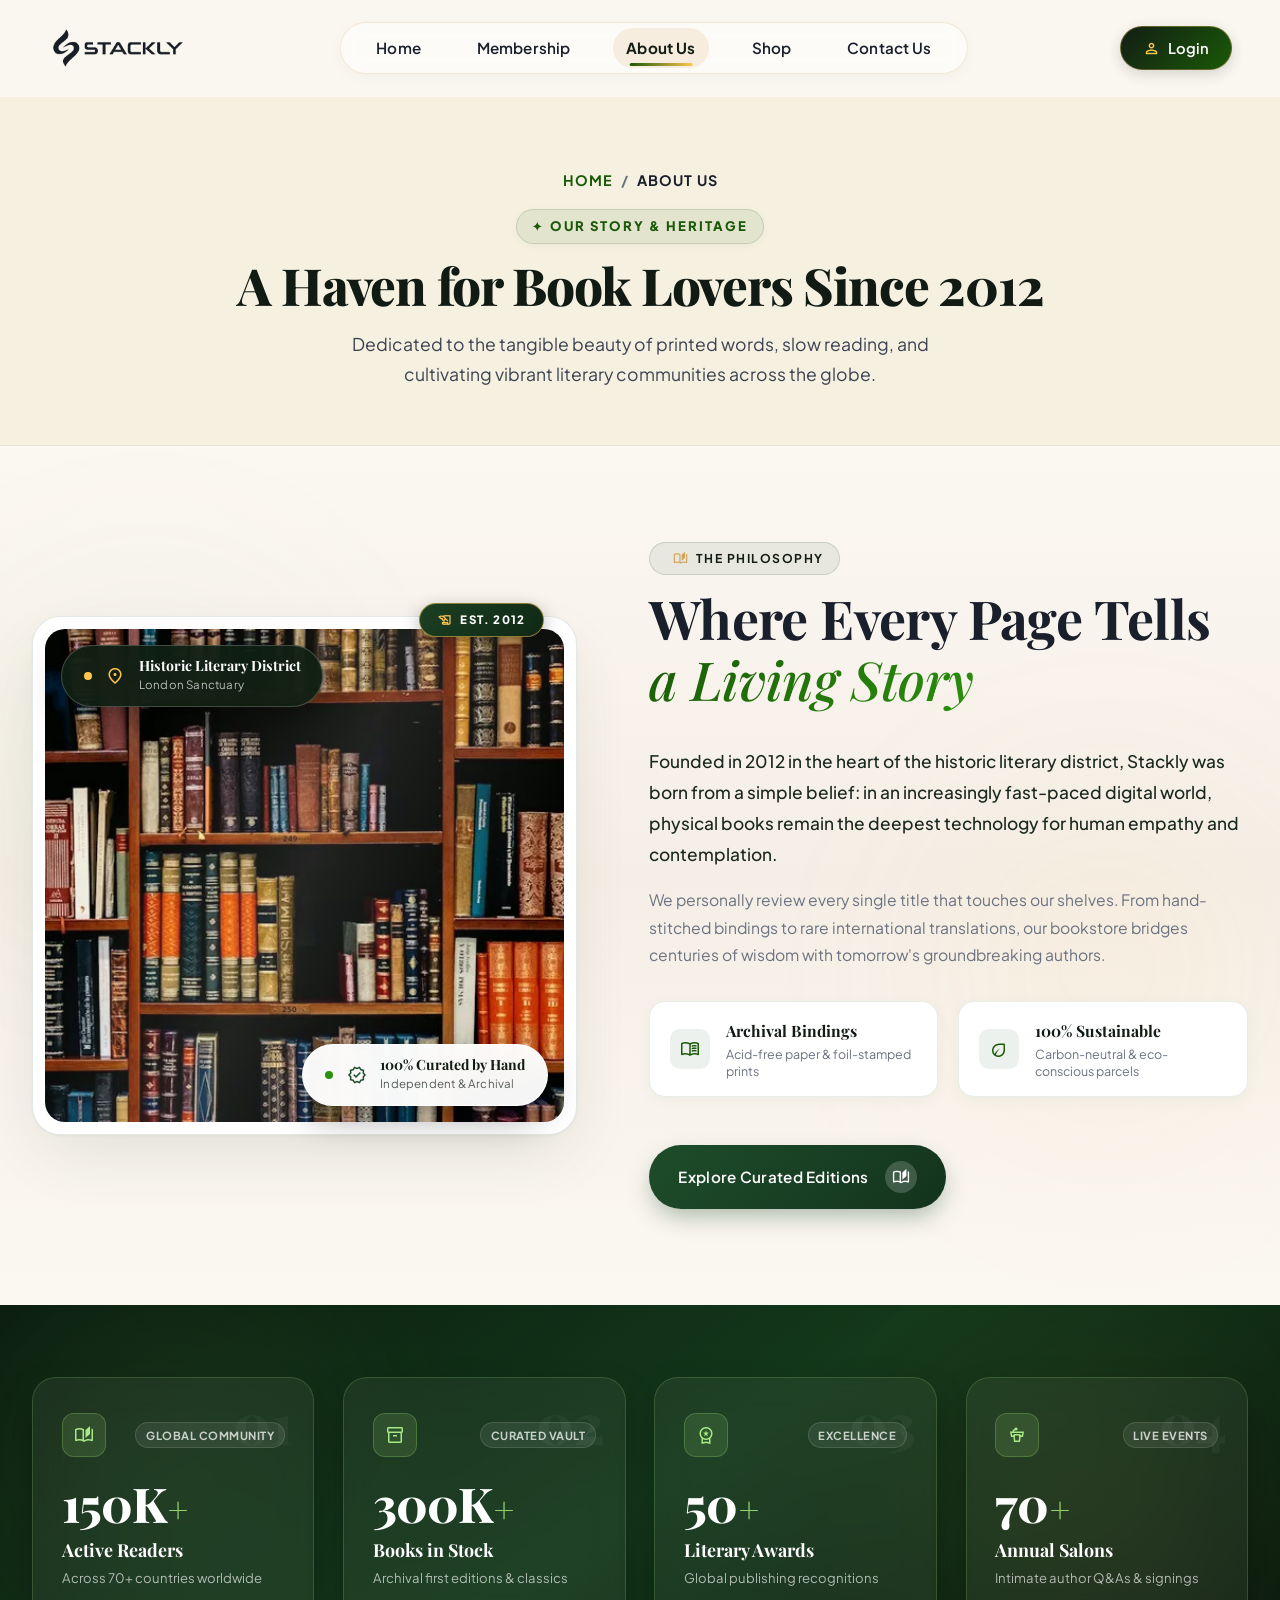
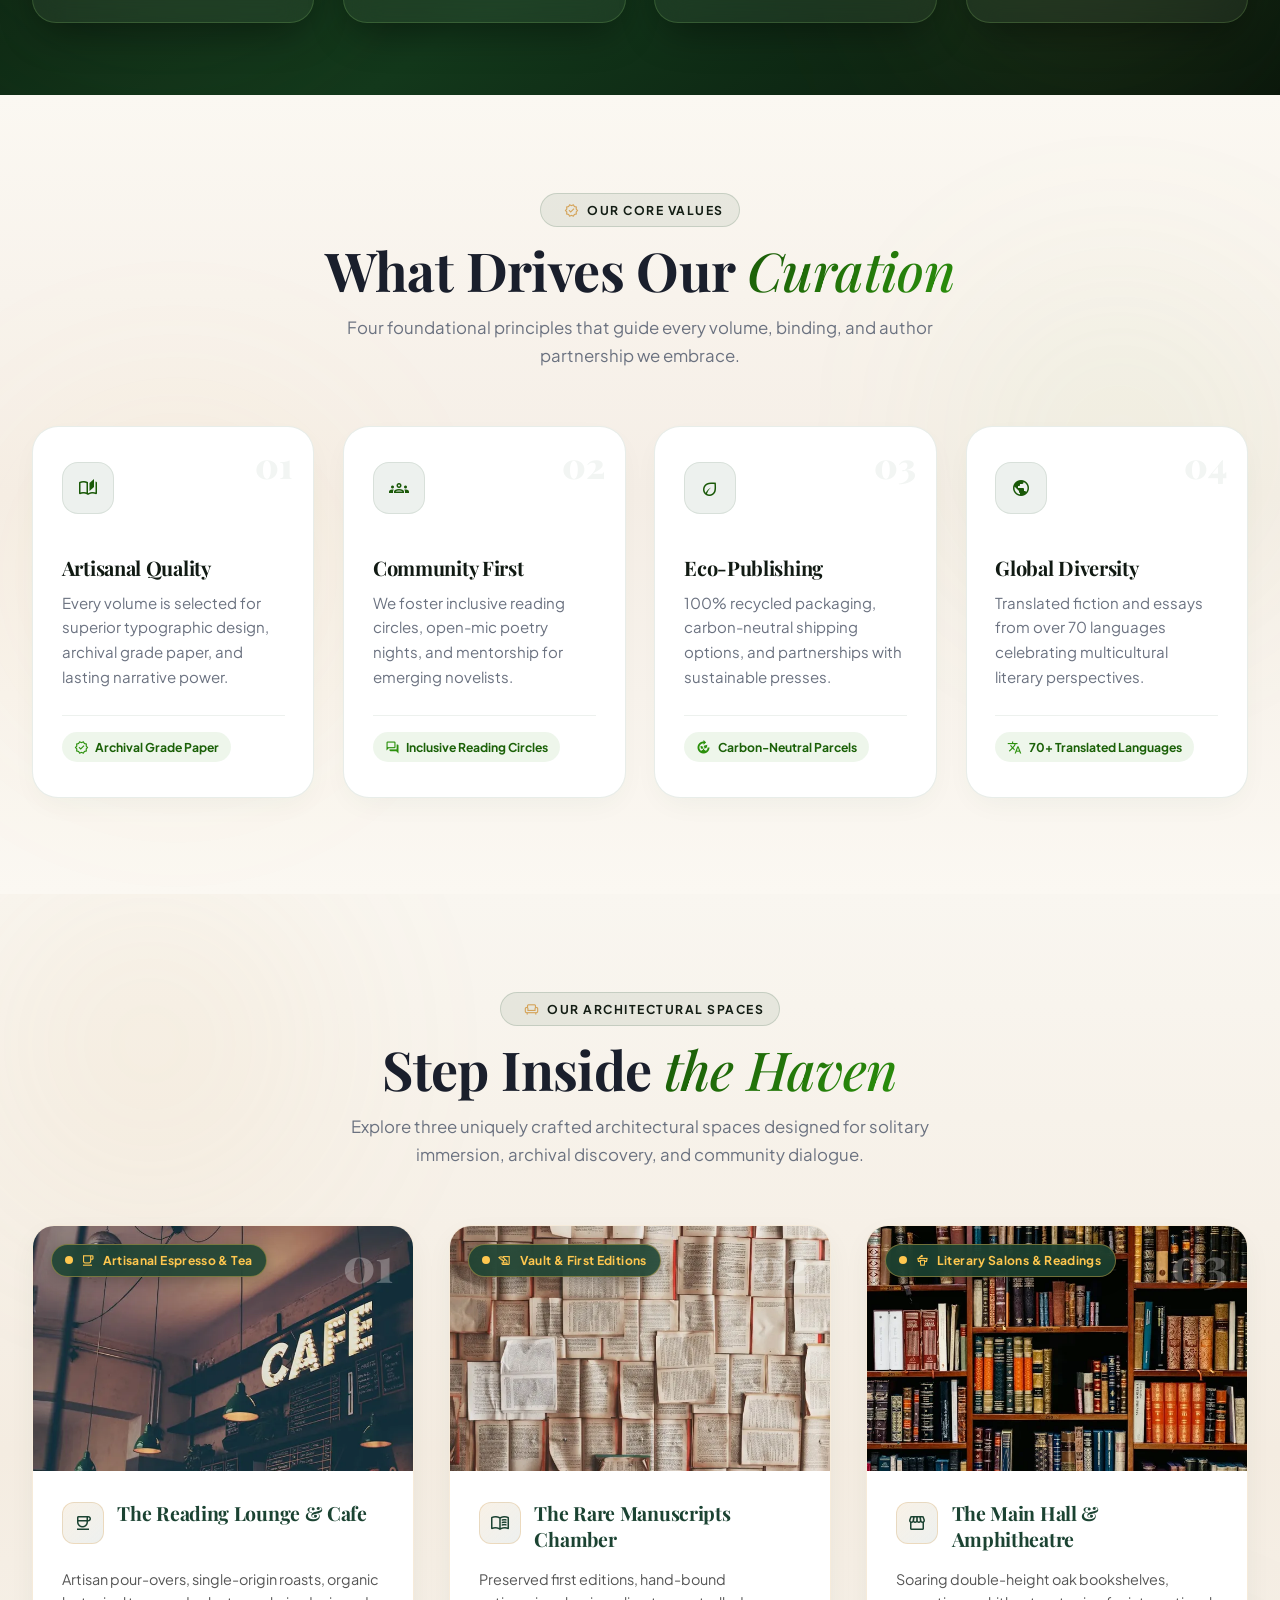
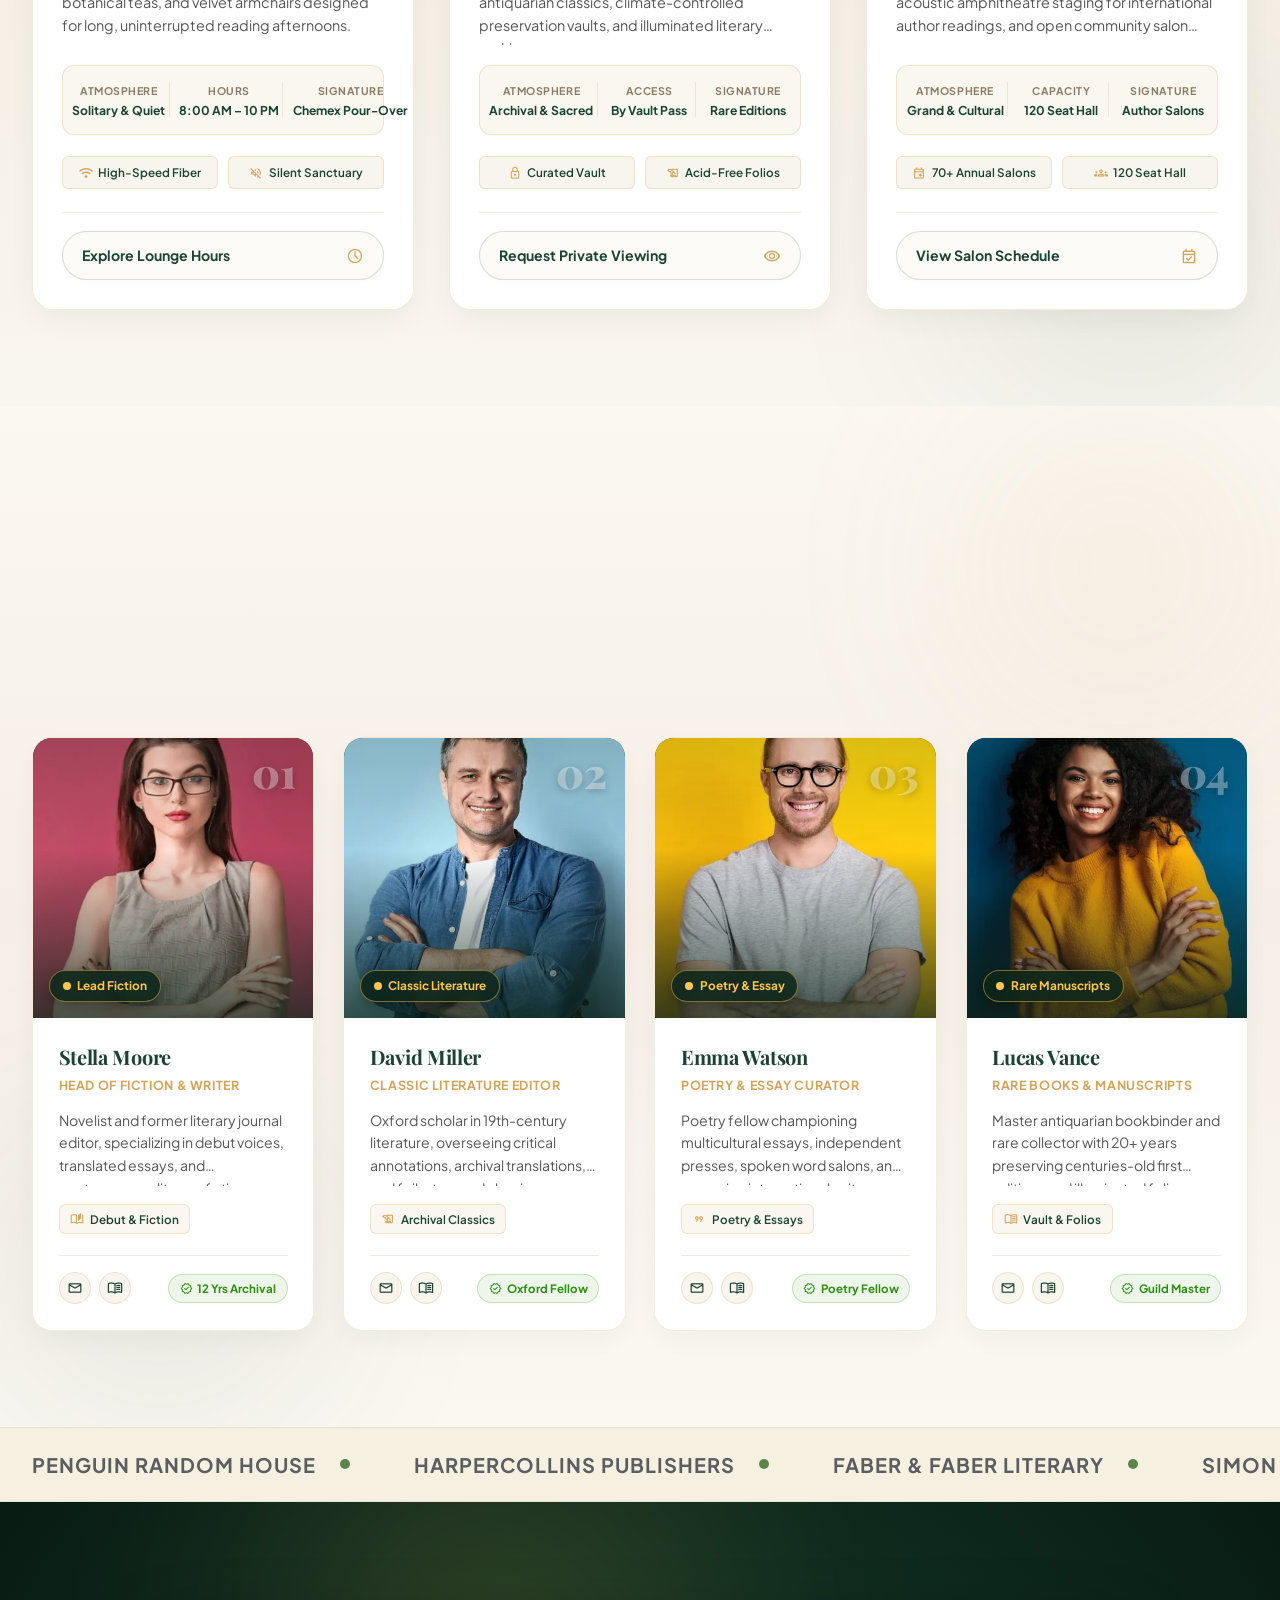
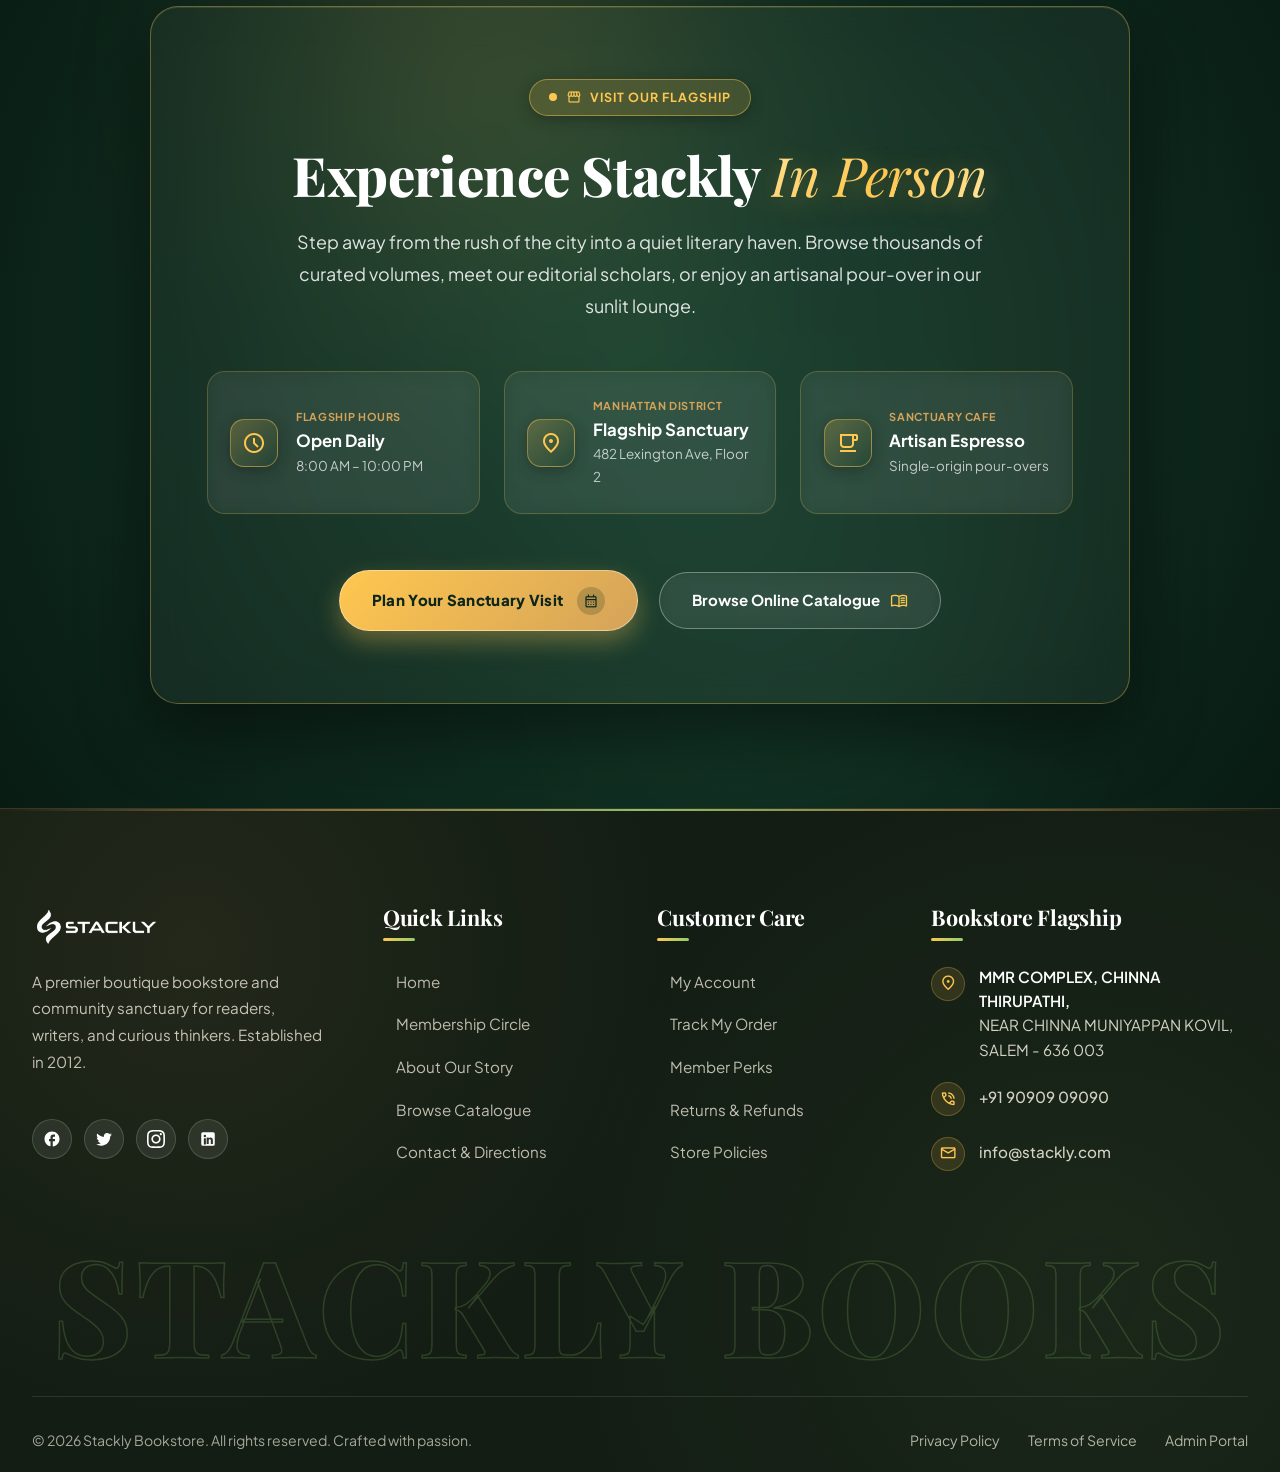
==== about.html @ 510b3655 "Add files via upload" ====
<!DOCTYPE html>
<html lang="en">
<head>
  <meta charset="UTF-8">
  <meta name="viewport" content="width=device-width, initial-scale=1.0">
  <title>About Us – Stackly Books</title>
  <link rel="preconnect" href="https://fonts.googleapis.com">
  <link rel="preconnect" href="https://fonts.gstatic.com" crossorigin>
  <link rel="stylesheet" href="https://fonts.googleapis.com/css2?family=Playfair+Display:ital,wght@0,500;0,600;0,700;0,800;0,900;1,400;1,600;1,700&family=Plus+Jakarta+Sans:ital,wght@0,400;0,500;0,600;0,700;0,800;1,400;1,600&display=swap">
  <link rel="stylesheet" href="https://fonts.googleapis.com/css2?family=Material+Symbols+Outlined:opsz,wght,FILL,GRAD@20..48,100..700,0..1,-50..200" />
  <link rel="stylesheet" href="css/style.css">
  <link rel="icon" href="images/logo.webp" type="image/webp">
</head>
<body class="bg-cream">

  <!-- HEADER -->
  <header class="header">
    <div class="header-container">
      <a href="index.html" class="header-logo">
        <img src="images/logo.webp" alt="Stackly Logo">
      </a>

      <nav class="nav-menu">
        <div class="nav-item"><a href="index.html" class="nav-link">Home</a></div>
        <div class="nav-item"><a href="membership.html" class="nav-link">Membership</a></div>
        <div class="nav-item"><a href="about.html" class="nav-link active">About Us</a></div>
        <div class="nav-item"><a href="shop.html" class="nav-link">Shop</a></div>
        <div class="nav-item"><a href="contact.html" class="nav-link">Contact Us</a></div>
      </nav>

      <div class="header-actions">
        <a href="login.html" class="btn-header-login" title="Account Login">
          <span class="material-symbols-outlined">person</span>
          <span>Login</span>
        </a>
        <button class="mobile-nav-toggle" aria-label="Toggle Menu">
          <span></span><span></span><span></span>
        </button>
      </div>
    </div>
  </header>

  <!-- Mobile Drawer (Fullscreen Luxury Menu) -->
  <div class="drawer-overlay"></div>
  <div class="mobile-drawer">
    <div class="drawer-header">
      <a href="index.html" class="header-logo"><img src="images/logo.webp" alt="Stackly Logo"></a>
      <button class="drawer-close-btn" aria-label="Close menu">
        <span class="material-symbols-outlined">close</span>
      </button>
    </div>
    <div class="mobile-drawer-body">
      <ul class="mobile-nav-list">
        <li class="mobile-nav-item"><a href="index.html"><span>Home</span><span class="material-symbols-outlined">chevron_right</span></a></li>
        <li class="mobile-nav-item"><a href="shop.html"><span>Shop Books</span><span class="material-symbols-outlined">chevron_right</span></a></li>
        <li class="mobile-nav-item"><a href="membership.html"><span>Membership Circle</span><span class="material-symbols-outlined">chevron_right</span></a></li>
        <li class="mobile-nav-item"><a href="about.html"><span>About Us</span><span class="material-symbols-outlined">chevron_right</span></a></li>
        <li class="mobile-nav-item"><a href="contact.html"><span>Contact Us</span><span class="material-symbols-outlined">chevron_right</span></a></li>
      </ul>
      <div class="mobile-drawer-footer">
        <a href="login.html" class="mobile-drawer-login-btn">
          <span class="material-symbols-outlined">person</span>
          <span>Sign In / Member Portal</span>
        </a>
        <div class="mobile-drawer-info">
          <span>✦ Rare & Bestselling Books • Free Delivery $35+ ✦</span>
        </div>
      </div>
    </div>
  </div>

  <div class="cart-drawer">
    <div class="cart-drawer-header">
      <h3 style="font-size: 1.5rem; font-weight: 600;">Your Reading Bag</h3>
      <button class="cart-close-btn" aria-label="Close cart">
        <span class="material-symbols-outlined">close</span>
      </button>
    </div>
    <div class="cart-drawer-items"></div>
    <div class="cart-drawer-footer">
      <div class="cart-subtotal">
        <span>Subtotal:</span>
        <span class="cart-subtotal-val">$19.00</span>
      </div>
      <a href="shop.html" class="btn btn-forest" style="width: 100%; margin-bottom: 0.75rem;">Proceed to Checkout</a>
      <a href="shop.html" class="btn btn-outline-dark" style="width: 100%;">Continue Shopping</a>
    </div>
  </div>

  <!-- =========================================================================
       SECTION 1: HERO & BREADCRUMBS
       ========================================================================= -->
  <section class="page-hero">
    <div class="container">
      <div class="breadcrumb-nav">
        <a href="index.html">Home</a> <span>/</span> <span class="current">About Us</span>
      </div>
      <span class="section-subtitle">Our Story & Heritage</span>
      <h1 class="page-hero-title">A Haven for Book Lovers Since 2012</h1>
      <p style="max-width: 650px; margin: 1rem auto 0 auto; color: var(--color-text-body); font-size: 1.1rem;">
        Dedicated to the tangible beauty of printed words, slow reading, and cultivating vibrant literary communities across the globe.
      </p>
    </div>
  </section>

  <!-- =========================================================================
       SECTION 2: OUR STORY & FOUNDING MISSION (Luxury Editorial)
       ========================================================================= -->
  <section class="section-padding bg-cream about-story-section">
    <!-- Ambient Atmospheric Glows -->
    <div class="about-ambient-glow about-glow-1"></div>
    <div class="about-ambient-glow about-glow-2"></div>

    <div class="container relative-container">
      <div class="about-story-grid">
        <!-- Visual Stage Frame (Left) -->
        <div class="about-visual-col">
          <div class="about-card-frame" id="about-story-card">
            <div class="about-img-container">
              <img src="images/about-store.webp" alt="Stackly Bookstore Interior" class="about-story-img">
              <div class="about-sheen-sweep"></div>
            </div>

            <!-- Floating Animated Badges -->
            <div class="about-float-tag tag-top">
              <span class="badge-pulse-beacon"></span>
              <span class="material-symbols-outlined tag-icon-gold">location_on</span>
              <div class="tag-text-wrap">
                <span class="tag-title">Historic Literary District</span>
                <span class="tag-sub">London Sanctuary</span>
              </div>
            </div>

            <div class="about-float-tag tag-bottom">
              <span class="badge-pulse-beacon green"></span>
              <span class="material-symbols-outlined tag-icon-green">verified</span>
              <div class="tag-text-wrap">
                <span class="tag-title">100% Curated by Hand</span>
                <span class="tag-sub">Independent & Archival</span>
              </div>
            </div>

            <!-- Established Year Seal -->
            <div class="about-est-seal">
              <span class="material-symbols-outlined" style="font-size: 16px; color: #FFC74F;">history_edu</span>
              <span>EST. 2012</span>
            </div>
          </div>
        </div>

        <!-- Editorial Content Column (Right) -->
        <div class="about-content-col">
          <div class="blog-pill-tag">
            <span class="pulse-dot"></span>
            <span class="material-symbols-outlined" style="font-size: 15px; color: #D4A359;">auto_stories</span>
            <span>THE PHILOSOPHY</span>
          </div>

          <h2 class="section-title">Where Every Page Tells <span class="blog-heading-accent">a Living Story</span></h2>

          <p class="about-lead-text">
            Founded in 2012 in the heart of the historic literary district, Stackly was born from a simple belief: in an increasingly fast-paced digital world, physical books remain the deepest technology for human empathy and contemplation.
          </p>

          <p class="about-desc-text">
            We personally review every single title that touches our shelves. From hand-stitched bindings to rare international translations, our bookstore bridges centuries of wisdom with tomorrow's groundbreaking authors.
          </p>

          <!-- Core Philosophy Pillars -->
          <div class="about-pillars-grid">
            <div class="about-pillar-item">
              <div class="about-pillar-icon">
                <span class="material-symbols-outlined">menu_book</span>
              </div>
              <div class="about-pillar-info">
                <strong>Archival Bindings</strong>
                <span>Acid-free paper & foil-stamped prints</span>
              </div>
            </div>

            <div class="about-pillar-item">
              <div class="about-pillar-icon">
                <span class="material-symbols-outlined">eco</span>
              </div>
              <div class="about-pillar-info">
                <strong>100% Sustainable</strong>
                <span>Carbon-neutral & eco-conscious parcels</span>
              </div>
            </div>
          </div>

          <div class="about-cta-wrap">
            <a href="404.html" class="btn-services-luxury">
              <span>Explore Curated Editions</span>
              <span class="btn-services-arrow">
                <span class="material-symbols-outlined">auto_stories</span>
              </span>
            </a>
          </div>
        </div>
      </div>
    </div>
  </section>

  <!-- =========================================================================
       SECTION 3: BY THE NUMBERS STATS (Luxury Glassmorphic Metrics)
       ========================================================================= -->
  <section class="section-padding-sm about-metrics-section">
    <!-- Ambient Atmospheric Glows -->
    <div class="metrics-ambient-glow metrics-glow-1"></div>
    <div class="metrics-ambient-glow metrics-glow-2"></div>

    <div class="container relative-container">
      <div class="about-metrics-grid">
        <!-- Metric Card 1 -->
        <div class="about-metric-card" data-metric-card>
          <span class="metric-watermark-num">01</span>
          <div class="metric-top-row">
            <div class="metric-icon-wrap">
              <span class="material-symbols-outlined">auto_stories</span>
            </div>
            <span class="metric-chip">Global Community</span>
          </div>
          <div class="metric-value-display">
            <span class="metric-num">150K</span><span class="metric-plus">+</span>
          </div>
          <strong class="metric-title-label">Active Readers</strong>
          <span class="metric-desc-sub">Across 70+ countries worldwide</span>
          <div class="metric-card-sheen"></div>
        </div>

        <!-- Metric Card 2 -->
        <div class="about-metric-card" data-metric-card>
          <span class="metric-watermark-num">02</span>
          <div class="metric-top-row">
            <div class="metric-icon-wrap">
              <span class="material-symbols-outlined">inventory_2</span>
            </div>
            <span class="metric-chip">Curated Vault</span>
          </div>
          <div class="metric-value-display">
            <span class="metric-num">300K</span><span class="metric-plus">+</span>
          </div>
          <strong class="metric-title-label">Books in Stock</strong>
          <span class="metric-desc-sub">Archival first editions & classics</span>
          <div class="metric-card-sheen"></div>
        </div>

        <!-- Metric Card 3 -->
        <div class="about-metric-card" data-metric-card>
          <span class="metric-watermark-num">03</span>
          <div class="metric-top-row">
            <div class="metric-icon-wrap">
              <span class="material-symbols-outlined">workspace_premium</span>
            </div>
            <span class="metric-chip">Excellence</span>
          </div>
          <div class="metric-value-display">
            <span class="metric-num">50</span><span class="metric-plus">+</span>
          </div>
          <strong class="metric-title-label">Literary Awards</strong>
          <span class="metric-desc-sub">Global publishing recognitions</span>
          <div class="metric-card-sheen"></div>
        </div>

        <!-- Metric Card 4 -->
        <div class="about-metric-card" data-metric-card>
          <span class="metric-watermark-num">04</span>
          <div class="metric-top-row">
            <div class="metric-icon-wrap">
              <span class="material-symbols-outlined">podium</span>
            </div>
            <span class="metric-chip">Live Events</span>
          </div>
          <div class="metric-value-display">
            <span class="metric-num">70</span><span class="metric-plus">+</span>
          </div>
          <strong class="metric-title-label">Annual Salons</strong>
          <span class="metric-desc-sub">Intimate author Q&As & signings</span>
          <div class="metric-card-sheen"></div>
        </div>
      </div>
    </div>
  </section>

  <!-- =========================================================================
       SECTION 4: CORE VALUES (Luxury Sanctuary Principles)
       ========================================================================= -->
  <section class="section-padding bg-beige values-luxury-section">
    <!-- Ambient Atmospheric Glows -->
    <div class="values-ambient-glow values-glow-1"></div>
    <div class="values-ambient-glow values-glow-2"></div>

    <div class="container relative-container">
      <div class="section-header">
        <div class="blog-pill-tag">
          <span class="pulse-dot"></span>
          <span class="material-symbols-outlined" style="font-size: 15px; color: #D4A359;">verified</span>
          <span>OUR CORE VALUES</span>
        </div>
        <h2 class="section-title">What Drives Our <span class="blog-heading-accent">Curation</span></h2>
        <p style="color: var(--color-text-muted); max-width: 620px; margin: 0.5rem auto 0 auto;">
          Four foundational principles that guide every volume, binding, and author partnership we embrace.
        </p>
      </div>

      <div class="values-luxury-grid">
        <!-- Value Card 1 -->
        <div class="value-luxury-card" data-value-card>
          <span class="value-card-num">01</span>
          <div class="value-icon-box">
            <span class="material-symbols-outlined">auto_stories</span>
          </div>
          <h3 class="value-card-title">Artisanal Quality</h3>
          <p class="value-card-desc">Every volume is selected for superior typographic design, archival grade paper, and lasting narrative power.</p>
          <div class="value-card-footer">
            <span class="value-pill-tag">
              <span class="material-symbols-outlined">verified</span>
              <span>Archival Grade Paper</span>
            </span>
          </div>
          <div class="value-card-sheen"></div>
        </div>

        <!-- Value Card 2 -->
        <div class="value-luxury-card" data-value-card>
          <span class="value-card-num">02</span>
          <div class="value-icon-box">
            <span class="material-symbols-outlined">groups</span>
          </div>
          <h3 class="value-card-title">Community First</h3>
          <p class="value-card-desc">We foster inclusive reading circles, open-mic poetry nights, and mentorship for emerging novelists.</p>
          <div class="value-card-footer">
            <span class="value-pill-tag">
              <span class="material-symbols-outlined">forum</span>
              <span>Inclusive Reading Circles</span>
            </span>
          </div>
          <div class="value-card-sheen"></div>
        </div>

        <!-- Value Card 3 -->
        <div class="value-luxury-card" data-value-card>
          <span class="value-card-num">03</span>
          <div class="value-icon-box">
            <span class="material-symbols-outlined">eco</span>
          </div>
          <h3 class="value-card-title">Eco-Publishing</h3>
          <p class="value-card-desc">100% recycled packaging, carbon-neutral shipping options, and partnerships with sustainable presses.</p>
          <div class="value-card-footer">
            <span class="value-pill-tag">
              <span class="material-symbols-outlined">compost</span>
              <span>Carbon-Neutral Parcels</span>
            </span>
          </div>
          <div class="value-card-sheen"></div>
        </div>

        <!-- Value Card 4 -->
        <div class="value-luxury-card" data-value-card>
          <span class="value-card-num">04</span>
          <div class="value-icon-box">
            <span class="material-symbols-outlined">public</span>
          </div>
          <h3 class="value-card-title">Global Diversity</h3>
          <p class="value-card-desc">Translated fiction and essays from over 70 languages celebrating multicultural literary perspectives.</p>
          <div class="value-card-footer">
            <span class="value-pill-tag">
              <span class="material-symbols-outlined">translate</span>
              <span>70+ Translated Languages</span>
            </span>
          </div>
          <div class="value-card-sheen"></div>
        </div>
      </div>
    </div>
  </section>

  <!-- =========================================================================
       SECTION 5: INSIDE STACKLY SPACES (Luxury Architectural Gallery)
       ========================================================================= -->
  <section class="section-padding bg-cream about-spaces-section">
    <!-- Ambient Atmospheric Glows -->
    <div class="spaces-ambient-glow spaces-glow-1"></div>
    <div class="spaces-ambient-glow spaces-glow-2"></div>

    <div class="container relative-container">
      <div class="section-header">
        <div class="blog-pill-tag">
          <span class="pulse-dot"></span>
          <span class="material-symbols-outlined" style="font-size: 15px; color: #D4A359;">chair</span>
          <span>OUR ARCHITECTURAL SPACES</span>
        </div>
        <h2 class="section-title">Step Inside <span class="blog-heading-accent">the Haven</span></h2>
        <p style="color: var(--color-text-muted); max-width: 650px; margin: 0.5rem auto 0 auto;">
          Explore three uniquely crafted architectural spaces designed for solitary immersion, archival discovery, and community dialogue.
        </p>
      </div>

      <div class="about-spaces-grid">
        <!-- Space Card 1 -->
        <div class="space-luxury-card" data-space-card>
          <div class="space-card-thumb-wrap">
            <img src="images/about-cafe.webp" alt="Reading Lounge & Cafe" class="space-card-img">
            <div class="space-badge-tag">
              <span class="badge-pulse-beacon gold"></span>
              <span class="material-symbols-outlined">local_cafe</span>
              <span>Artisanal Espresso & Tea</span>
            </div>
            <span class="space-watermark-num">01</span>
          </div>
          
          <div class="space-card-body">
            <div class="space-card-header">
              <div class="space-icon-wrap">
                <span class="material-symbols-outlined">coffee</span>
              </div>
              <h3 class="space-card-title">The Reading Lounge & Cafe</h3>
            </div>
            
            <p class="space-card-desc">
              Artisan pour-overs, single-origin roasts, organic botanical teas, and velvet armchairs designed for long, uninterrupted reading afternoons.
            </p>

            <!-- Architectural Specs Grid -->
            <div class="space-specs-grid">
              <div class="space-spec-item">
                <span class="spec-label">Atmosphere</span>
                <strong class="spec-value">Solitary & Quiet</strong>
              </div>
              <div class="space-spec-item">
                <span class="spec-label">Hours</span>
                <strong class="spec-value">8:00 AM – 10 PM</strong>
              </div>
              <div class="space-spec-item">
                <span class="spec-label">Signature</span>
                <strong class="spec-value">Chemex Pour-Over</strong>
              </div>
            </div>

            <!-- Perk Badges -->
            <div class="space-perks-row">
              <span class="space-perk-item">
                <span class="material-symbols-outlined">wifi</span>
                <span>High-Speed Fiber</span>
              </span>
              <span class="space-perk-item">
                <span class="material-symbols-outlined">volume_off</span>
                <span>Silent Sanctuary</span>
              </span>
            </div>

            <!-- Equalized Action Footer -->
            <div class="space-card-footer">
              <a href="404.html" class="btn-space-action">
                <span>Explore Lounge Hours</span>
                <span class="material-symbols-outlined">schedule</span>
              </a>
            </div>
          </div>
          <div class="space-card-sheen"></div>
        </div>

        <!-- Space Card 2 -->
        <div class="space-luxury-card" data-space-card>
          <div class="space-card-thumb-wrap">
            <img src="images/about-reading.webp" alt="Rare Manuscripts Chamber" class="space-card-img">
            <div class="space-badge-tag">
              <span class="badge-pulse-beacon gold"></span>
              <span class="material-symbols-outlined">history_edu</span>
              <span>Vault & First Editions</span>
            </div>
            <span class="space-watermark-num">02</span>
          </div>
          
          <div class="space-card-body">
            <div class="space-card-header">
              <div class="space-icon-wrap">
                <span class="material-symbols-outlined">menu_book</span>
              </div>
              <h3 class="space-card-title">The Rare Manuscripts Chamber</h3>
            </div>
            
            <p class="space-card-desc">
              Preserved first editions, hand-bound antiquarian classics, climate-controlled preservation vaults, and illuminated literary archives.
            </p>

            <!-- Architectural Specs Grid -->
            <div class="space-specs-grid">
              <div class="space-spec-item">
                <span class="spec-label">Atmosphere</span>
                <strong class="spec-value">Archival & Sacred</strong>
              </div>
              <div class="space-spec-item">
                <span class="spec-label">Access</span>
                <strong class="spec-value">By Vault Pass</strong>
              </div>
              <div class="space-spec-item">
                <span class="spec-label">Signature</span>
                <strong class="spec-value">Rare Editions</strong>
              </div>
            </div>

            <!-- Perk Badges -->
            <div class="space-perks-row">
              <span class="space-perk-item">
                <span class="material-symbols-outlined">lock</span>
                <span>Curated Vault</span>
              </span>
              <span class="space-perk-item">
                <span class="material-symbols-outlined">history_edu</span>
                <span>Acid-Free Folios</span>
              </span>
            </div>

            <!-- Equalized Action Footer -->
            <div class="space-card-footer">
              <a href="404.html" class="btn-space-action">
                <span>Request Private Viewing</span>
                <span class="material-symbols-outlined">visibility</span>
              </a>
            </div>
          </div>
          <div class="space-card-sheen"></div>
        </div>

        <!-- Space Card 3 -->
        <div class="space-luxury-card" data-space-card>
          <div class="space-card-thumb-wrap">
            <img src="images/about-store.webp" alt="Main Hall & Amphitheatre" class="space-card-img">
            <div class="space-badge-tag">
              <span class="badge-pulse-beacon gold"></span>
              <span class="material-symbols-outlined">podium</span>
              <span>Literary Salons & Readings</span>
            </div>
            <span class="space-watermark-num">03</span>
          </div>
          
          <div class="space-card-body">
            <div class="space-card-header">
              <div class="space-icon-wrap">
                <span class="material-symbols-outlined">storefront</span>
              </div>
              <h3 class="space-card-title">The Main Hall & Amphitheatre</h3>
            </div>
            
            <p class="space-card-desc">
              Soaring double-height oak bookshelves, acoustic amphitheatre staging for international author readings, and open community salon spaces.
            </p>

            <!-- Architectural Specs Grid -->
            <div class="space-specs-grid">
              <div class="space-spec-item">
                <span class="spec-label">Atmosphere</span>
                <strong class="spec-value">Grand & Cultural</strong>
              </div>
              <div class="space-spec-item">
                <span class="spec-label">Capacity</span>
                <strong class="spec-value">120 Seat Hall</strong>
              </div>
              <div class="space-spec-item">
                <span class="spec-label">Signature</span>
                <strong class="spec-value">Author Salons</strong>
              </div>
            </div>

            <!-- Perk Badges -->
            <div class="space-perks-row">
              <span class="space-perk-item">
                <span class="material-symbols-outlined">event</span>
                <span>70+ Annual Salons</span>
              </span>
              <span class="space-perk-item">
                <span class="material-symbols-outlined">groups</span>
                <span>120 Seat Hall</span>
              </span>
            </div>

            <!-- Equalized Action Footer -->
            <div class="space-card-footer">
              <a href="404.html" class="btn-space-action">
                <span>View Salon Schedule</span>
                <span class="material-symbols-outlined">event_available</span>
              </a>
            </div>
          </div>
          <div class="space-card-sheen"></div>
        </div>
      </div>
    </div>
  </section>

  <!-- =========================================================================
       SECTION 6: LEADERSHIP & EDITORIAL BOARD (Curator Gallery)
       ========================================================================= -->
  <section class="section-padding bg-beige about-curators-section">
    <!-- Ambient Atmospheric Glows -->
    <div class="curators-ambient-glow curators-glow-1"></div>
    <div class="curators-ambient-glow curators-glow-2"></div>

    <div class="container relative-container">
      <div class="section-header">
        <div class="blog-pill-tag">
          <span class="pulse-dot"></span>
          <span class="material-symbols-outlined" style="font-size: 15px; color: #D4A359;">ink_pen</span>
          <span>THE CURATORS</span>
        </div>
        <h2 class="section-title">The Curators Behind <span class="blog-heading-accent">Stackly</span></h2>
        <p style="color: var(--color-text-muted); max-width: 620px; margin: 0.5rem auto 0 auto;">
          Meet the passionate bibliophiles, literary scholars, and master archivists shaping our collections.
        </p>
      </div>

      <div class="curators-luxury-grid">
        <!-- Curator Card 1 -->
        <div class="curator-luxury-card" data-curator-card>
          <div class="curator-avatar-wrap">
            <img src="images/team-1.webp" alt="Stella Moore" class="curator-avatar-img">
            <div class="curator-avatar-overlay"></div>
            <div class="curator-role-badge">
              <span class="badge-pulse-beacon gold"></span>
              <span>Lead Fiction</span>
            </div>
            <span class="curator-num-watermark">01</span>
          </div>
          
          <div class="curator-info-box">
            <h3 class="curator-name">Stella Moore</h3>
            <span class="curator-title-role">Head of Fiction & Writer</span>
            
            <p class="curator-bio">
              Novelist and former literary journal editor, specializing in debut voices, translated essays, and contemporary literary fiction.
            </p>

            <div class="curator-specialty-row">
              <span class="curator-specialty-chip">
                <span class="material-symbols-outlined">auto_stories</span>
                <span>Debut & Fiction</span>
              </span>
            </div>

            <div class="curator-card-footer">
              <div class="curator-social-row">
                <a href="404.html" class="curator-social-btn" title="Contact Curator">
                  <span class="material-symbols-outlined">mail</span>
                </a>
                <a href="404.html" class="curator-social-btn" title="Stella's Book Picks">
                  <span class="material-symbols-outlined">menu_book</span>
                </a>
              </div>
              <span class="curator-pill-tag">
                <span class="material-symbols-outlined">verified</span>
                <span>12 Yrs Archival</span>
              </span>
            </div>
          </div>
          <div class="curator-card-sheen"></div>
        </div>

        <!-- Curator Card 2 -->
        <div class="curator-luxury-card" data-curator-card>
          <div class="curator-avatar-wrap">
            <img src="images/team-2.webp" alt="David Miller" class="curator-avatar-img">
            <div class="curator-avatar-overlay"></div>
            <div class="curator-role-badge">
              <span class="badge-pulse-beacon gold"></span>
              <span>Classic Literature</span>
            </div>
            <span class="curator-num-watermark">02</span>
          </div>
          
          <div class="curator-info-box">
            <h3 class="curator-name">David Miller</h3>
            <span class="curator-title-role">Classic Literature Editor</span>
            
            <p class="curator-bio">
              Oxford scholar in 19th-century literature, overseeing critical annotations, archival translations, and foil-stamped classics.
            </p>

            <div class="curator-specialty-row">
              <span class="curator-specialty-chip">
                <span class="material-symbols-outlined">history_edu</span>
                <span>Archival Classics</span>
              </span>
            </div>

            <div class="curator-card-footer">
              <div class="curator-social-row">
                <a href="404.html" class="curator-social-btn" title="Contact Curator">
                  <span class="material-symbols-outlined">mail</span>
                </a>
                <a href="404.html" class="curator-social-btn" title="David's Book Picks">
                  <span class="material-symbols-outlined">menu_book</span>
                </a>
              </div>
              <span class="curator-pill-tag">
                <span class="material-symbols-outlined">verified</span>
                <span>Oxford Fellow</span>
              </span>
            </div>
          </div>
          <div class="curator-card-sheen"></div>
        </div>

        <!-- Curator Card 3 -->
        <div class="curator-luxury-card" data-curator-card>
          <div class="curator-avatar-wrap">
            <img src="images/team-3.webp" alt="Emma Watson" class="curator-avatar-img">
            <div class="curator-avatar-overlay"></div>
            <div class="curator-role-badge">
              <span class="badge-pulse-beacon gold"></span>
              <span>Poetry & Essay</span>
            </div>
            <span class="curator-num-watermark">03</span>
          </div>
          
          <div class="curator-info-box">
            <h3 class="curator-name">Emma Watson</h3>
            <span class="curator-title-role">Poetry & Essay Curator</span>
            
            <p class="curator-bio">
              Poetry fellow championing multicultural essays, independent presses, spoken word salons, and emerging international writers.
            </p>

            <div class="curator-specialty-row">
              <span class="curator-specialty-chip">
                <span class="material-symbols-outlined">format_quote</span>
                <span>Poetry & Essays</span>
              </span>
            </div>

            <div class="curator-card-footer">
              <div class="curator-social-row">
                <a href="404.html" class="curator-social-btn" title="Contact Curator">
                  <span class="material-symbols-outlined">mail</span>
                </a>
                <a href="404.html" class="curator-social-btn" title="Emma's Book Picks">
                  <span class="material-symbols-outlined">menu_book</span>
                </a>
              </div>
              <span class="curator-pill-tag">
                <span class="material-symbols-outlined">verified</span>
                <span>Poetry Fellow</span>
              </span>
            </div>
          </div>
          <div class="curator-card-sheen"></div>
        </div>

        <!-- Curator Card 4 -->
        <div class="curator-luxury-card" data-curator-card>
          <div class="curator-avatar-wrap">
            <img src="images/team-4.webp" alt="Lucas Vance" class="curator-avatar-img">
            <div class="curator-avatar-overlay"></div>
            <div class="curator-role-badge">
              <span class="badge-pulse-beacon gold"></span>
              <span>Rare Manuscripts</span>
            </div>
            <span class="curator-num-watermark">04</span>
          </div>
          
          <div class="curator-info-box">
            <h3 class="curator-name">Lucas Vance</h3>
            <span class="curator-title-role">Rare Books & Manuscripts</span>
            
            <p class="curator-bio">
              Master antiquarian bookbinder and rare collector with 20+ years preserving centuries-old first editions and illuminated folios.
            </p>

            <div class="curator-specialty-row">
              <span class="curator-specialty-chip">
                <span class="material-symbols-outlined">menu_book</span>
                <span>Vault & Folios</span>
              </span>
            </div>

            <div class="curator-card-footer">
              <div class="curator-social-row">
                <a href="404.html" class="curator-social-btn" title="Contact Curator">
                  <span class="material-symbols-outlined">mail</span>
                </a>
                <a href="404.html" class="curator-social-btn" title="Lucas's Vault Picks">
                  <span class="material-symbols-outlined">menu_book</span>
                </a>
              </div>
              <span class="curator-pill-tag">
                <span class="material-symbols-outlined">verified</span>
                <span>Guild Master</span>
              </span>
            </div>
          </div>
          <div class="curator-card-sheen"></div>
        </div>
      </div>
    </div>
  </section>

  <!-- =========================================================================
       SECTION 7: PUBLISHING PARTNERS MARQUEE
       ========================================================================= -->
  <section class="marquee-wrapper" style="background-color: var(--color-bg-beige); border-top: 1px solid var(--color-border); border-bottom: 1px solid var(--color-border);">
    <div class="marquee-content">
      <div class="marquee-item" style="color: var(--color-text-dark); opacity: 0.7;">Penguin Random House <span class="marquee-dot"></span></div>
      <div class="marquee-item" style="color: var(--color-text-dark); opacity: 0.7;">HarperCollins Publishers <span class="marquee-dot"></span></div>
      <div class="marquee-item" style="color: var(--color-text-dark); opacity: 0.7;">Faber & Faber Literary <span class="marquee-dot"></span></div>
      <div class="marquee-item" style="color: var(--color-text-dark); opacity: 0.7;">Simon & Schuster Editions <span class="marquee-dot"></span></div>
      <div class="marquee-item" style="color: var(--color-text-dark); opacity: 0.7;">Oxford University Press <span class="marquee-dot"></span></div>
      <div class="marquee-item" style="color: var(--color-text-dark); opacity: 0.7;">Penguin Random House <span class="marquee-dot"></span></div>
      <div class="marquee-item" style="color: var(--color-text-dark); opacity: 0.7;">HarperCollins Publishers <span class="marquee-dot"></span></div>
    </div>
  </section>

  <!-- =========================================================================
       SECTION 8: VISIT OUR BOOKSTORE & CAFE CTA (Luxury Flagship Sanctuary)
       ========================================================================= -->
  <section class="about-visit-section">
    <!-- Ambient Atmospheric Glows -->
    <div class="visit-ambient-glow visit-glow-1"></div>
    <div class="visit-ambient-glow visit-glow-2"></div>

    <div class="container relative-container">
      <div class="about-visit-card-box">
        <div class="about-visit-badge-wrap">
          <div class="about-visit-pill-badge">
            <span class="badge-pulse-beacon gold"></span>
            <span class="material-symbols-outlined">storefront</span>
            <span>VISIT OUR FLAGSHIP</span>
          </div>
        </div>

        <h2 class="about-visit-title">Experience Stackly <span class="about-visit-accent">In Person</span></h2>
        
        <p class="about-visit-lead-text">
          Step away from the rush of the city into a quiet literary haven. Browse thousands of curated volumes, meet our editorial scholars, or enjoy an artisanal pour-over in our sunlit lounge.
        </p>

        <!-- Flagship Feature Highlights Grid -->
        <div class="about-visit-highlights-grid">
          <div class="visit-highlight-card">
            <div class="visit-highlight-icon">
              <span class="material-symbols-outlined">schedule</span>
            </div>
            <div class="visit-highlight-info">
              <span class="visit-highlight-label">FLAGSHIP HOURS</span>
              <strong class="visit-highlight-title">Open Daily</strong>
              <span class="visit-highlight-sub">8:00 AM – 10:00 PM</span>
            </div>
          </div>

          <div class="visit-highlight-card">
            <div class="visit-highlight-icon">
              <span class="material-symbols-outlined">location_on</span>
            </div>
            <div class="visit-highlight-info">
              <span class="visit-highlight-label">MANHATTAN DISTRICT</span>
              <strong class="visit-highlight-title">Flagship Sanctuary</strong>
              <span class="visit-highlight-sub">482 Lexington Ave, Floor 2</span>
            </div>
          </div>

          <div class="visit-highlight-card">
            <div class="visit-highlight-icon">
              <span class="material-symbols-outlined">local_cafe</span>
            </div>
            <div class="visit-highlight-info">
              <span class="visit-highlight-label">SANCTUARY CAFE</span>
              <strong class="visit-highlight-title">Artisan Espresso</strong>
              <span class="visit-highlight-sub">Single-origin pour-overs</span>
            </div>
          </div>
        </div>

        <div class="about-visit-cta-wrap">
          <a href="404.html" class="btn-visit-gold">
            <span>Plan Your Sanctuary Visit</span>
            <span class="btn-visit-arrow">
              <span class="material-symbols-outlined">calendar_month</span>
            </span>
          </a>
          <a href="404.html" class="btn-visit-outline">
            <span>Browse Online Catalogue</span>
            <span class="material-symbols-outlined">menu_book</span>
          </a>
        </div>
      </div>
    </div>
  </section>

  <!-- FOOTER -->
  <footer class="footer">
    <div class="container">
      <div class="footer-grid">
        <div class="footer-brand-col">
          <a href="index.html" class="footer-logo" aria-label="Stackly Home">
            <img src="images/logo.webp" alt="Stackly Logo">
          </a>
          <p class="footer-text">
            A premier boutique bookstore and community sanctuary for readers, writers, and curious thinkers. Established in 2012.
          </p>
          <div class="footer-social-links">
            <a href="404.html" class="footer-social-link" title="Facebook" aria-label="Facebook">
              <svg viewBox="0 0 24 24"><path d="M22 12c0-5.52-4.48-10-10-10S2 6.48 2 12c0 4.84 3.44 8.87 8 9.8V15H8v-3h2V9.5C10 7.57 11.57 6 13.5 6H16v3h-2c-.55 0-1 .45-1 1v2h3v3h-3v6.95C18.05 21.45 22 17.19 22 12z"/></svg>
            </a>
            <a href="404.html" class="footer-social-link" title="Twitter" aria-label="Twitter">
              <svg viewBox="0 0 24 24"><path d="M22.46 6c-.77.35-1.6.58-2.46.69.88-.53 1.56-1.37 1.88-2.38-.83.5-1.75.85-2.72 1.05C18.37 4.5 17.26 4 16 4c-2.35 0-4.27 1.92-4.27 4.29 0 .34.04.67.11.98C8.28 9.09 5.11 7.38 3 4.79c-.37.63-.58 1.37-.58 2.15 0 1.49.75 2.81 1.91 3.56-.71 0-1.37-.2-1.95-.5v.05c0 2.08 1.48 3.82 3.44 4.21a4.22 4.22 0 0 1-1.93.07 4.28 4.28 0 0 0 4 2.98 8.521 8.521 0 0 1-5.33 1.84c-.34 0-.68-.02-1.02-.06C3.44 20.29 5.7 21 8.12 21 16 21 20.33 14.46 20.33 8.79c0-.19 0-.37-.01-.56.84-.6 1.56-1.36 2.14-2.23z"/></svg>
            </a>
            <a href="404.html" class="footer-social-link" title="Instagram" aria-label="Instagram">
              <svg viewBox="0 0 24 24"><path d="M12 2.163c3.204 0 3.584.012 4.85.07 3.252.148 4.771 1.691 4.919 4.919.058 1.265.069 1.645.069 4.849 0 3.205-.012 3.584-.069 4.849-.149 3.225-1.664 4.771-4.919 4.919-1.266.058-1.644.07-4.85.07-3.204 0-3.584-.012-4.849-.07-3.26-.149-4.771-1.699-4.919-4.92-.058-1.265-.07-1.644-.07-4.849 0-3.204.013-3.583.07-4.849.149-3.227 1.664-4.771 4.919-4.919 1.266-.057 1.645-.069 4.849-.069zm0-2.163c-3.259 0-3.667.014-4.947.072-4.358.2-6.78 2.618-6.98 6.98-.059 1.281-.073 1.689-.073 4.948 0 3.259.014 3.668.072 4.948.2 4.358 2.618 6.78 6.98 6.98 1.281.058 1.689.072 4.948.072 3.259 0 3.668-.014 4.948-.072 4.354-.2 6.782-2.618 6.979-6.98.059-1.28.073-1.689.073-4.948 0-3.259-.014-3.667-.072-4.947-.196-4.354-2.617-6.78-6.979-6.98-1.281-.059-1.69-.073-4.949-.073zm0 5.838c-3.403 0-6.162 2.759-6.162 6.162s2.759 6.163 6.162 6.163 6.162-2.759 6.162-6.163c0-3.403-2.759-6.162-6.162-6.162zm0 10.162c-2.209 0-4-1.79-4-4 0-2.209 1.791-4 4-4s4 1.791 4 4c0 2.21-1.791 4-4 4zm6.406-11.845c-.796 0-1.441.645-1.441 1.44s.645 1.44 1.441 1.44c.795 0 1.439-.645 1.439-1.44s-.644-1.44-1.439-1.44z"/></svg>
            </a>
            <a href="404.html" class="footer-social-link" title="LinkedIn" aria-label="LinkedIn">
              <svg viewBox="0 0 24 24"><path d="M19 3a2 2 0 0 1 2 2v14a2 2 0 0 1-2 2H5a2 2 0 0 1-2-2V5a2 2 0 0 1 2-2h14m-.5 15.5v-5.3a3.26 3.26 0 0 0-3.26-3.26c-.85 0-1.84.52-2.28 1.3v-1.11h-2.79v8.37h2.79v-4.93c0-.77.62-1.4 1.39-1.4a1.4 1.4 0 0 1 1.4 1.4v4.93h2.75M6.46 10.9v8.37H9.2V10.9H6.46M7.83 6.2a1.65 1.65 0 0 0-1.66 1.66 1.66 1.66 0 0 0 1.66 1.65 1.66 1.66 0 0 0 1.65-1.65A1.66 1.66 0 0 0 7.83 6.2z"/></svg>
            </a>
          </div>
        </div>

        <div>
          <h4 class="footer-col-title">Quick Links</h4>
          <ul class="footer-links">
            <li><a href="index.html">Home</a></li>
            <li><a href="membership.html">Membership Circle</a></li>
            <li><a href="about.html">About Our Story</a></li>
            <li><a href="shop.html">Browse Catalogue</a></li>
            <li><a href="contact.html">Contact & Directions</a></li>
          </ul>
        </div>

        <div>
          <h4 class="footer-col-title">Customer Care</h4>
          <ul class="footer-links">
            <li><a href="404.html">My Account</a></li>
            <li><a href="404.html">Track My Order</a></li>
            <li><a href="404.html">Member Perks</a></li>
            <li><a href="404.html">Returns & Refunds</a></li>
            <li><a href="404.html">Store Policies</a></li>
          </ul>
        </div>

        <div class="footer-contact-col">
          <h4 class="footer-col-title">Bookstore Flagship</h4>
          <div class="footer-contact-list">
            <div class="footer-contact-entry">
              <span class="material-symbols-outlined footer-contact-icon">location_on</span>
              <div class="footer-contact-desc">
                <strong>MMR COMPLEX, CHINNA THIRUPATHI,</strong><br>
                <span>NEAR CHINNA MUNIYAPPAN KOVIL,</span><br>
                <span>SALEM - 636 003</span>
              </div>
            </div>
            <div class="footer-contact-entry">
              <span class="material-symbols-outlined footer-contact-icon">phone_in_talk</span>
              <a href="404.html" class="footer-contact-action">+91 90909 09090</a>
            </div>
            <div class="footer-contact-entry">
              <span class="material-symbols-outlined footer-contact-icon">mail</span>
              <a href="404.html" class="footer-contact-action">info@stackly.com</a>
            </div>
          </div>
        </div>
      </div>

      <div class="footer-big-brand">STACKLY BOOKS</div>

      <div class="footer-bottom">
        <div>© 2026 Stackly Bookstore. All rights reserved. Crafted with passion.</div>
        <div class="footer-bottom-links">
          <a href="404.html">Privacy Policy</a>
          <a href="404.html">Terms of Service</a>
          <a href="404.html">Admin Portal</a>
        </div>
      </div>
    </div>
  </footer>

  <script src="js/main.js"></script>
</body>
</html>
---- css/style.css ----
/* ==========================================================================
   STACKLY BOOKSTORE - THEME STYLESHEET
   Typography: Playfair Display & Plus Jakarta Sans (Modern Luxury Editorial)
   Colors: Dark Forest Olive, Warm Beige, Cream, Lime Accent, Golden Yellow
   ========================================================================== */

@import url('https://fonts.googleapis.com/css2?family=Playfair+Display:ital,wght@0,500;0,600;0,700;0,800;0,900;1,400;1,600;1,700&family=Plus+Jakarta+Sans:ital,wght@0,400;0,500;0,600;0,700;0,800;1,400;1,600&family=Cormorant+Garamond:ital,wght@0,500;0,600;0,700;1,400;1,600&display=swap');
@import url('https://fonts.googleapis.com/css2?family=Material+Symbols+Outlined:opsz,wght,FILL,GRAD@20..48,100..700,0..1,-50..200');

.material-symbols-outlined {
  font-family: 'Material Symbols Outlined';
  font-weight: normal;
  font-style: normal;
  font-size: 20px;
  line-height: 1;
  letter-spacing: normal;
  text-transform: none;
  display: inline-block;
  white-space: nowrap;
  word-wrap: normal;
  direction: ltr;
  -webkit-font-feature-settings: 'liga';
  -webkit-font-smoothing: antialiased;
  vertical-align: middle;
}

:root {
  /* Color Palette matching Blacks Bookstore 2 */
  --color-primary: #1A5908;
  --color-primary-dark: #131D14;
  --color-forest: #2F4231;
  --color-dark-green: #084935;
  --color-hover-green: #063F2D;
  
  --color-accent-lime: #91CE6C;
  --color-accent-gold: #FFC74F;
  --color-accent-gold-hover: #F3C213;
  --color-accent-coral: #9C4B3A;
  
  --color-bg-cream: #FAF7F0;
  --color-bg-beige: #F5F0E0;
  --color-bg-card: #FFFFFF;
  --color-border: #E8E1D1;
  --color-border-dark: #2A3B2C;
  
  --color-text-dark: #1A1F2C;
  --color-text-body: #3B4252;
  --color-text-muted: #6B7280;
  --color-text-light: #B2AEA7;
  --color-white: #FFFFFF;

  /* Modern Luxury Editorial Typography Pairing */
  --font-heading: 'Playfair Display', 'Cormorant Garamond', Georgia, serif;
  --font-body: 'Plus Jakarta Sans', -apple-system, BlinkMacSystemFont, sans-serif;
  --font-serif: 'Cormorant Garamond', Georgia, serif;
  --font-sans: 'Plus Jakarta Sans', sans-serif;

  /* Layout */
  --container-width: 1290px;
  --header-height: 96px;
  --header-height-mobile: 74px;
  --transition-fast: 0.25s ease;
  --transition-normal: 0.4s cubic-bezier(0.16, 1, 0.3, 1);
  --shadow-sm: 0 4px 12px rgba(0, 0, 0, 0.05);
  --shadow-md: 0 10px 30px rgba(0, 0, 0, 0.08);
  --shadow-lg: 0 20px 45px rgba(0, 0, 0, 0.12);
  --radius-sm: 4px;
  --radius-md: 8px;
  --radius-pill: 100px;
}

/* --------------------------------------------------------------------------
   RESET & BASE STYLES
   -------------------------------------------------------------------------- */
*, *::before, *::after {
  box-sizing: border-box;
  margin: 0;
  padding: 0;
}

html {
  font-size: 16px;
  scroll-behavior: smooth;
  scroll-padding-top: calc(var(--header-height, 96px) + 20px);
  -webkit-font-smoothing: antialiased;
  -moz-osx-font-smoothing: grayscale;
}

/* Custom Editorial Scrollbar */
::-webkit-scrollbar {
  width: 10px;
  height: 10px;
}

::-webkit-scrollbar-track {
  background: var(--color-bg-cream);
}

::-webkit-scrollbar-thumb {
  background: #C4BEB1;
  border-radius: var(--radius-pill);
  border: 2px solid var(--color-bg-cream);
  transition: background var(--transition-fast);
}

::-webkit-scrollbar-thumb:hover {
  background: var(--color-forest);
}

* {
  scrollbar-width: thin;
  scrollbar-color: #C4BEB1 var(--color-bg-cream);
}

body {
  font-family: var(--font-body);
  color: var(--color-text-dark);
  background-color: var(--color-bg-cream);
  line-height: 1.65;
  overflow-x: hidden;
  font-feature-settings: "cv02", "cv03", "cv04", "cv11";
}

img {
  max-width: 100%;
  height: auto;
  display: block;
}

a {
  color: inherit;
  text-decoration: none;
  transition: color var(--transition-fast), transform var(--transition-fast);
}

ul, ol {
  list-style: none;
}

button, input, select, textarea {
  font-family: inherit;
  font-size: inherit;
  border: none;
  outline: none;
}

button {
  cursor: pointer;
  background: none;
}

/* --------------------------------------------------------------------------
   TYPOGRAPHY
   -------------------------------------------------------------------------- */
h1, h2, h3, h4, h5, h6 {
  font-family: var(--font-heading);
  font-weight: 700;
  line-height: 1.18;
  color: var(--color-text-dark);
  letter-spacing: -0.5px;
}

h1 { font-size: clamp(2.6rem, 5.2vw, 4.6rem); letter-spacing: -1px; }
h2 { font-size: clamp(2.2rem, 4vw, 3.4rem); letter-spacing: -0.6px; }
h3 { font-size: clamp(1.5rem, 2.6vw, 2.2rem); letter-spacing: -0.3px; }
h4 { font-size: clamp(1.25rem, 2vw, 1.75rem); }
h5 { font-size: 1.2rem; }
h6 { font-size: 1rem; }

.section-subtitle {
  display: inline-flex;
  align-items: center;
  gap: 0.45rem;
  font-family: var(--font-body);
  font-size: 0.78rem;
  font-weight: 800;
  letter-spacing: 2.2px;
  text-transform: uppercase;
  color: var(--color-primary);
  background: rgba(26, 89, 8, 0.08);
  padding: 0.38rem 1.15rem;
  border-radius: 50px;
  margin-bottom: 0.85rem;
  border: 1px solid rgba(26, 89, 8, 0.16);
  box-shadow: 0 2px 8px rgba(26, 89, 8, 0.04);
}

.section-subtitle::before {
  content: '✦';
  font-size: 0.72rem;
  color: var(--color-primary);
}

.section-subtitle.light {
  color: var(--color-accent-lime);
  background: rgba(145, 206, 108, 0.15);
  border-color: rgba(145, 206, 108, 0.3);
}

.section-subtitle.light::before {
  color: var(--color-accent-lime);
}

.section-title {
  font-family: var(--font-heading);
  font-size: clamp(2.4rem, 4.2vw, 3.6rem);
  font-weight: 700;
  line-height: 1.14;
  margin-bottom: 0.9rem;
  color: var(--color-text-dark);
}

.section-title.light {
  color: var(--color-white);
}

.section-header {
  text-align: center;
  max-width: 750px;
  margin: 0 auto 3.5rem auto;
}

.section-header p {
  font-family: var(--font-body);
  font-size: 1.05rem;
  line-height: 1.65;
  color: var(--color-text-muted);
  max-width: 620px;
  margin: 0 auto;
}

.section-header.left-aligned {
  text-align: left;
  margin-left: 0;
  margin-right: 0;
}

.section-header.left-aligned p {
  margin-left: 0;
}

/* --------------------------------------------------------------------------
   CONTAINERS & COMMON LAYOUT
   -------------------------------------------------------------------------- */
.container {
  max-width: var(--container-width);
  margin-left: auto;
  margin-right: auto;
  padding-left: 2rem;
  padding-right: 2rem;
}

.container-fluid {
  max-width: 100%;
  padding-left: 3rem;
  padding-right: 3rem;
}

.section-padding {
  padding-top: 6rem;
  padding-bottom: 6rem;
}

.section-padding-sm {
  padding-top: 3.5rem;
  padding-bottom: 3.5rem;
}

.bg-cream { background-color: var(--color-bg-cream); }
.bg-beige { background-color: var(--color-bg-beige); }
.bg-forest { background-color: var(--color-forest); color: var(--color-white); }
.bg-dark { background-color: var(--color-primary-dark); color: var(--color-white); }
.bg-lime { background-color: var(--color-accent-lime); }
.bg-white { background-color: var(--color-white); }

/* --------------------------------------------------------------------------
   BUTTONS
   -------------------------------------------------------------------------- */
.btn {
  display: inline-flex;
  align-items: center;
  justify-content: center;
  gap: 0.6rem;
  font-family: var(--font-body);
  font-size: 0.95rem;
  font-weight: 700;
  letter-spacing: 0.5px;
  padding: 0.9rem 2.4rem;
  border-radius: var(--radius-pill);
  transition: all var(--transition-normal);
  text-align: center;
  white-space: nowrap;
}

.btn-primary {
  background-color: var(--color-accent-gold);
  color: var(--color-text-dark);
}

.btn-primary:hover {
  background-color: var(--color-accent-gold-hover);
  transform: translateY(-2px);
  box-shadow: 0 8px 20px rgba(255, 199, 79, 0.35);
}

.btn-forest {
  background-color: var(--color-primary);
  color: var(--color-white);
}

.btn-forest:hover {
  background-color: var(--color-hover-green);
  transform: translateY(-2px);
  box-shadow: 0 8px 20px rgba(26, 89, 8, 0.3);
}

.btn-outline-white {
  background-color: transparent;
  color: var(--color-white);
  border: 2px solid var(--color-white);
}

.btn-outline-white:hover {
  background-color: var(--color-white);
  color: var(--color-text-dark);
  transform: translateY(-2px);
}

.btn-outline-dark {
  background-color: transparent;
  color: var(--color-text-dark);
  border: 2px solid var(--color-text-dark);
}

.btn-outline-dark:hover {
  background-color: var(--color-text-dark);
  color: var(--color-white);
  transform: translateY(-2px);
}

.btn-sm {
  padding: 0.6rem 1.4rem;
  font-size: 0.85rem;
}

.btn-lg {
  padding: 1.1rem 2.8rem;
  font-size: 1.05rem;
}

/* --------------------------------------------------------------------------
   HEADER & NAVIGATION
   -------------------------------------------------------------------------- */
html {
  scroll-behavior: smooth;
  scroll-padding-top: 95px;
}

.header {
  position: sticky;
  top: 0;
  width: 100%;
  z-index: 1000;
  background-color: var(--color-bg-cream);
  border-bottom: 1px solid transparent;
  transition: background-color 0.25s ease, box-shadow 0.25s ease, border-color 0.25s ease;
}

.header.is-sticky {
  background-color: rgba(250, 247, 240, 0.96);
  backdrop-filter: blur(10px);
  -webkit-backdrop-filter: blur(10px);
  box-shadow: 0 8px 24px rgba(19, 29, 20, 0.08);
  border-bottom: 1px solid rgba(212, 163, 89, 0.25);
}

.header.is-sticky .header-container {
  height: 76px;
}

.header-container {
  display: flex;
  align-items: center;
  justify-content: space-between;
  height: var(--header-height);
  padding: 0 3rem;
  max-width: 1540px;
  margin: 0 auto;
  transition: height 0.3s cubic-bezier(0.16, 1, 0.3, 1);
}

.header-logo {
  display: flex;
  align-items: center;
  text-decoration: none;
}

.header-logo img {
  height: 48px;
  width: auto;
  object-fit: contain;
  transition: transform var(--transition-fast);
}

.header-logo:hover img {
  transform: scale(1.04);
}

.footer .header-logo img {
  filter: brightness(0) invert(1);
}

/* Luxury Nav Menu Capsule */
.nav-menu {
  display: flex;
  align-items: center;
  gap: 1.8rem;
  background: rgba(255, 255, 255, 0.55);
  padding: 0.35rem 1.35rem;
  border-radius: 40px;
  border: 1px solid rgba(212, 163, 89, 0.22);
  backdrop-filter: blur(10px);
  -webkit-backdrop-filter: blur(10px);
  box-shadow: 0 4px 16px rgba(19, 29, 20, 0.03);
  transition: all var(--transition-normal);
}

.header.is-sticky .nav-menu {
  background: rgba(255, 255, 255, 0.82);
  border-color: rgba(212, 163, 89, 0.35);
  box-shadow: 0 6px 20px rgba(19, 29, 20, 0.06);
}

.nav-item {
  position: relative;
}

.nav-link {
  font-family: var(--font-body);
  font-size: 0.95rem;
  font-weight: 600;
  color: var(--color-text-dark);
  padding: 0.45rem 0.85rem;
  border-radius: 20px;
  position: relative;
  display: flex;
  align-items: center;
  gap: 0.35rem;
  text-decoration: none;
  letter-spacing: 0.01em;
  transition: all 0.25s cubic-bezier(0.16, 1, 0.3, 1);
}

.nav-link::after {
  content: '';
  position: absolute;
  bottom: 2px;
  left: 50%;
  transform: translateX(-50%);
  width: 0;
  height: 2.5px;
  border-radius: 3px;
  background: linear-gradient(90deg, var(--color-primary), #FFC74F);
  transition: width 0.25s cubic-bezier(0.16, 1, 0.3, 1);
}

.nav-link:hover {
  color: var(--color-primary);
  background: rgba(26, 89, 8, 0.06);
}

.nav-link.active {
  color: var(--color-primary-dark);
  font-weight: 700;
  background: rgba(212, 163, 89, 0.16);
}

.nav-link:hover::after, 
.nav-link.active::after {
  width: 65%;
}

/* Dropdown Menu */
.dropdown-menu {
  position: absolute;
  top: 100%;
  left: 0;
  min-width: 220px;
  background-color: var(--color-white);
  border: 1px solid var(--color-border);
  box-shadow: var(--shadow-md);
  border-radius: var(--radius-sm);
  padding: 0.75rem 0;
  opacity: 0;
  visibility: hidden;
  transform: translateY(12px);
  transition: all var(--transition-fast);
  z-index: 100;
}

.nav-item:hover .dropdown-menu {
  opacity: 1;
  visibility: visible;
  transform: translateY(0);
}

.dropdown-item a {
  display: block;
  padding: 0.6rem 1.4rem;
  font-size: 0.95rem;
  color: var(--color-text-dark);
  transition: all var(--transition-fast);
}

.dropdown-item a:hover {
  background-color: var(--color-bg-beige);
  color: var(--color-primary);
  padding-left: 1.75rem;
}

/* Header Action Icons & Login Button */
.header-actions {
  display: flex;
  align-items: center;
  gap: 1.1rem;
}

.btn-header-login {
  display: inline-flex;
  align-items: center;
  gap: 0.45rem;
  padding: 0.55rem 1.35rem;
  border-radius: 30px;
  background: linear-gradient(135deg, var(--color-primary-dark) 0%, var(--color-primary) 100%);
  color: #FFFFFF !important;
  font-family: var(--font-body);
  font-size: 0.92rem;
  font-weight: 600;
  text-decoration: none;
  box-shadow: 0 4px 14px rgba(19, 29, 20, 0.16);
  border: 1px solid rgba(212, 163, 89, 0.4);
  transition: all var(--transition-medium);
  white-space: nowrap;
}

.btn-header-login .material-symbols-outlined {
  font-size: 19px;
  color: #FFC74F;
  transition: transform var(--transition-fast);
}

.btn-header-login:hover {
  background: linear-gradient(135deg, var(--color-primary) 0%, var(--color-primary-dark) 100%);
  transform: translateY(-2px);
  box-shadow: 0 8px 22px rgba(19, 29, 20, 0.25);
  border-color: rgba(212, 163, 89, 0.75);
  color: #FFFFFF !important;
}

.btn-header-login:hover .material-symbols-outlined {
  transform: scale(1.15);
}

.action-btn {
  display: flex;
  align-items: center;
  justify-content: center;
  width: 44px;
  height: 44px;
  border-radius: 50%;
  color: var(--color-text-dark);
  position: relative;
  transition: all var(--transition-fast);
}

.action-btn:hover {
  background-color: var(--color-bg-beige);
  color: var(--color-primary);
}

.action-btn svg {
  width: 20px;
  height: 20px;
  fill: currentColor;
}

.badge-count {
  position: absolute;
  top: 2px;
  right: 2px;
  background-color: var(--color-primary);
  color: var(--color-white);
  font-size: 0.7rem;
  font-weight: 700;
  min-width: 18px;
  height: 18px;
  border-radius: 50%;
  display: flex;
  align-items: center;
  justify-content: center;
  padding: 0 4px;
}

/* Animated Mobile Nav Toggle */
.mobile-nav-toggle {
  display: none;
  flex-direction: column;
  justify-content: center;
  align-items: center;
  gap: 5px;
  width: 44px;
  height: 44px;
  padding: 9px;
  border-radius: 12px;
  border: 1px solid rgba(212, 163, 89, 0.35);
  background: rgba(255, 255, 255, 0.65);
  cursor: pointer;
  transition: all var(--transition-fast);
}

.mobile-nav-toggle:hover {
  background: rgba(255, 255, 255, 0.95);
  border-color: var(--color-primary);
}

.mobile-nav-toggle span {
  display: block;
  width: 22px;
  height: 2.2px;
  border-radius: 2px;
  background-color: var(--color-text-dark);
  transition: transform 0.3s cubic-bezier(0.16, 1, 0.3, 1), opacity 0.25s ease;
}

.mobile-nav-toggle.is-active span:nth-child(1) {
  transform: translateY(7.2px) rotate(45deg);
}

.mobile-nav-toggle.is-active span:nth-child(2) {
  opacity: 0;
  transform: scaleX(0);
}

.mobile-nav-toggle.is-active span:nth-child(3) {
  transform: translateY(-7.2px) rotate(-45deg);
}

/* --------------------------------------------------------------------------
   OFF-CANVAS MOBILE FULLSCREEN MENU & DRAWERS
   -------------------------------------------------------------------------- */
.mobile-drawer {
  position: fixed;
  top: 0;
  left: 0;
  width: 100vw;
  width: 100%;
  max-width: 100vw;
  height: 100vh;
  height: 100dvh;
  background: linear-gradient(175deg, #FAF7F0 0%, #F5EFE0 55%, #ECE3D0 100%);
  z-index: 2100;
  padding: 1.5rem 1.25rem 2.5rem 1.25rem;
  display: flex;
  flex-direction: column;
  box-sizing: border-box;
  transform: translateX(-100%);
  opacity: 0;
  visibility: hidden;
  pointer-events: none;
  transition: transform 0.4s cubic-bezier(0.16, 1, 0.3, 1), 
              opacity 0.32s ease, 
              visibility 0.4s ease;
  overflow-y: auto;
  -webkit-overflow-scrolling: touch;
}

.mobile-drawer.is-open {
  transform: translateX(0);
  opacity: 1;
  visibility: visible;
  pointer-events: auto;
}

.drawer-overlay {
  position: fixed;
  top: 0;
  left: 0;
  width: 100vw;
  height: 100vh;
  background-color: rgba(19, 29, 20, 0.75);
  backdrop-filter: blur(8px);
  -webkit-backdrop-filter: blur(8px);
  z-index: 2050;
  opacity: 0;
  visibility: hidden;
  transition: opacity 0.35s ease, visibility 0.35s ease;
}

.drawer-overlay.is-open {
  opacity: 1;
  visibility: visible;
}

.drawer-header {
  display: flex;
  align-items: center;
  justify-content: space-between;
  padding: 0.25rem 0.25rem 1.15rem 0.25rem;
  margin-bottom: 1.25rem;
  border-bottom: 1.5px solid rgba(212, 163, 89, 0.3);
  flex-shrink: 0;
}

.drawer-header .header-logo img {
  height: 38px;
  width: auto;
}

.drawer-close-btn {
  width: 42px;
  height: 42px;
  border-radius: 50%;
  border: 1.5px solid rgba(212, 163, 89, 0.4);
  background: #FFFFFF;
  display: flex;
  align-items: center;
  justify-content: center;
  font-size: 1.3rem;
  color: var(--color-text-dark);
  cursor: pointer;
  box-shadow: 0 4px 12px rgba(0, 0, 0, 0.08);
  transition: all 0.3s cubic-bezier(0.16, 1, 0.3, 1);
}

.drawer-close-btn:hover,
.drawer-close-btn:active {
  background: var(--color-primary);
  color: #FFFFFF;
  border-color: var(--color-primary);
  transform: rotate(90deg) scale(1.06);
}

.mobile-drawer-body {
  display: flex;
  flex-direction: column;
  flex-grow: 1;
  justify-content: space-between;
}

.mobile-nav-list {
  display: flex;
  flex-direction: column;
  gap: 0.55rem;
  list-style: none;
  padding: 0;
  margin: 0;
}

.mobile-nav-item {
  opacity: 0;
  transform: translateY(16px);
  transition: opacity 0.35s cubic-bezier(0.16, 1, 0.3, 1), transform 0.35s cubic-bezier(0.16, 1, 0.3, 1);
}

.mobile-drawer.is-open .mobile-nav-item {
  opacity: 1;
  transform: translateY(0);
}

.mobile-drawer.is-open .mobile-nav-item:nth-child(1) { transition-delay: 0.05s; }
.mobile-drawer.is-open .mobile-nav-item:nth-child(2) { transition-delay: 0.09s; }
.mobile-drawer.is-open .mobile-nav-item:nth-child(3) { transition-delay: 0.13s; }
.mobile-drawer.is-open .mobile-nav-item:nth-child(4) { transition-delay: 0.17s; }
.mobile-drawer.is-open .mobile-nav-item:nth-child(5) { transition-delay: 0.21s; }
.mobile-drawer.is-open .mobile-nav-item:nth-child(6) { transition-delay: 0.25s; }
.mobile-drawer.is-open .mobile-nav-item:nth-child(7) { transition-delay: 0.29s; }
.mobile-drawer.is-open .mobile-nav-item:nth-child(8) { transition-delay: 0.33s; }
.mobile-drawer.is-open .mobile-nav-item:nth-child(9) { transition-delay: 0.37s; }

.mobile-nav-item a {
  font-family: var(--font-body);
  font-size: 1.08rem;
  font-weight: 600;
  display: flex;
  align-items: center;
  justify-content: space-between;
  padding: 0.8rem 1.15rem;
  border-radius: 12px;
  color: var(--color-text-dark);
  text-decoration: none;
  background: rgba(255, 255, 255, 0.65);
  border: 1px solid rgba(212, 163, 89, 0.25);
  box-shadow: 0 2px 6px rgba(0, 0, 0, 0.03);
  transition: all 0.25s cubic-bezier(0.16, 1, 0.3, 1);
}

.mobile-nav-item a:hover,
.mobile-nav-item a:active {
  color: var(--color-primary-dark);
  background: #FFFFFF;
  border-color: var(--color-accent-gold);
  padding-left: 1.35rem;
  box-shadow: 0 4px 14px rgba(26, 89, 8, 0.1);
  transform: translateX(4px);
}

.mobile-nav-item a .material-symbols-outlined {
  font-size: 1.25rem;
  color: var(--color-primary);
  transition: transform 0.25s ease;
}

.mobile-nav-item a:hover .material-symbols-outlined {
  transform: translateX(4px);
}

.mobile-drawer-footer {
  margin-top: 1.5rem;
  padding-top: 1.25rem;
  border-top: 1.5px solid rgba(212, 163, 89, 0.3);
  display: flex;
  flex-direction: column;
  gap: 0.75rem;
  flex-shrink: 0;
  opacity: 0;
  transform: translateY(16px);
  transition: opacity 0.35s cubic-bezier(0.16, 1, 0.3, 1) 0.35s, transform 0.35s cubic-bezier(0.16, 1, 0.3, 1) 0.35s;
}

.mobile-drawer.is-open .mobile-drawer-footer {
  opacity: 1;
  transform: translateY(0);
}

.mobile-drawer-login-btn {
  display: inline-flex;
  align-items: center;
  justify-content: center;
  gap: 0.55rem;
  width: 100%;
  height: 48px;
  border-radius: 50px;
  background: linear-gradient(135deg, var(--color-primary-dark) 0%, var(--color-primary) 100%);
  color: #FFFFFF !important;
  font-family: var(--font-body);
  font-weight: 700;
  font-size: 0.95rem;
  text-decoration: none;
  box-shadow: 0 6px 18px rgba(19, 29, 20, 0.22);
  border: 1px solid rgba(212, 163, 89, 0.5);
  transition: all 0.3s ease;
}

.mobile-drawer-login-btn:hover,
.mobile-drawer-login-btn:active {
  transform: translateY(-2px);
  box-shadow: 0 8px 24px rgba(19, 29, 20, 0.3);
  background: linear-gradient(135deg, var(--color-primary) 0%, var(--color-primary-dark) 100%);
}

.mobile-drawer-info {
  text-align: center;
  font-size: 0.76rem;
  font-weight: 600;
  color: var(--color-forest);
  letter-spacing: 0.5px;
}

/* Cart Drawer */
.cart-drawer {
  position: fixed;
  top: 0;
  right: -100%;
  width: 380px;
  max-width: 90vw;
  height: 100vh;
  background-color: var(--color-white);
  box-shadow: var(--shadow-lg);
  z-index: 2000;
  display: flex;
  flex-direction: column;
  transition: right var(--transition-normal);
}

.cart-drawer.is-open {
  right: 0;
}

.cart-drawer-header {
  padding: 1.5rem;
  display: flex;
  align-items: center;
  justify-content: space-between;
  border-bottom: 1px solid var(--color-border);
}

.cart-drawer-items {
  flex: 1;
  overflow-y: auto;
  padding: 1.5rem;
  display: flex;
  flex-direction: column;
  gap: 1.25rem;
}

.cart-item {
  display: flex;
  gap: 1rem;
  padding-bottom: 1.25rem;
  border-bottom: 1px solid var(--color-border);
}

.cart-item img {
  width: 65px;
  height: 90px;
  object-fit: cover;
  border-radius: var(--radius-sm);
}

.cart-item-info {
  flex: 1;
}

.cart-item-title {
  font-family: var(--font-heading);
  font-size: 1.1rem;
  font-weight: 600;
  margin-bottom: 0.25rem;
}

.cart-item-price {
  font-weight: 700;
  color: var(--color-primary);
  margin-bottom: 0.5rem;
}

.cart-item-remove {
  color: var(--color-accent-coral);
  font-size: 0.8rem;
  cursor: pointer;
}

.cart-drawer-footer {
  padding: 1.5rem;
  border-top: 1px solid var(--color-border);
  background-color: var(--color-bg-cream);
}

.cart-subtotal {
  display: flex;
  justify-content: space-between;
  font-size: 1.15rem;
  font-weight: 700;
  margin-bottom: 1.25rem;
}

/* --------------------------------------------------------------------------
   HERO REVOLUTION SLIDER (Realistic 3D Animation, Physics & Lighting)
   -------------------------------------------------------------------------- */
.hero-slider-section {
  position: relative;
  width: 100%;
  padding: 0.75rem 1.5rem 2.5rem 1.5rem;
  background-color: var(--color-bg-cream);
  user-select: none;
}

.hero-card-container {
  position: relative;
  max-width: 1540px;
  margin: 0 auto;
  border-radius: 24px;
  overflow: hidden;
  min-height: 590px;
  box-shadow: 0 20px 50px -10px rgba(50, 40, 90, 0.22), 0 0 0 1px rgba(255, 255, 255, 0.4) inset;
  background-color: #A898EA;
  transition: background 0.8s cubic-bezier(0.2, 0.8, 0.2, 1);
  perspective: 1200px;
}

/* Slide Base & Layout */
.hero-slide {
  display: none;
  position: relative;
  width: 100%;
  min-height: 570px;
  padding: 3.5rem 5rem 3.5rem 5.5rem;
  opacity: 0;
  transition: opacity 0.6s ease;
}

.hero-slide.active {
  display: block;
  opacity: 1;
}

.hero-slide[data-theme="lavender"] {
  background: radial-gradient(circle at 75% 45%, #D4C9FD 0%, #B8A9F1 40%, #9E8BE5 100%);
}

.hero-slide[data-theme="emerald"] {
  background: radial-gradient(circle at 75% 45%, #7FB993 0%, #3F7555 45%, #234E35 100%);
}

.hero-slide[data-theme="amber"] {
  background: radial-gradient(circle at 75% 45%, #F4B2A1 0%, #D47158 45%, #9E3E26 100%);
}

.hero-slide-grid {
  display: grid;
  grid-template-columns: 1.15fr 0.85fr;
  align-items: center;
  justify-content: space-between;
  gap: 3rem;
  min-height: 480px;
  max-width: 1320px;
  margin: 0 auto;
  position: relative;
  z-index: 5;
}

/* --------------------------------------------------------------------------
   HERO CONTENT & STAGGERED TYPOGRAPHY ANIMATIONS
   -------------------------------------------------------------------------- */
.hero-content {
  max-width: 540px;
  z-index: 5;
  display: flex;
  flex-direction: column;
}

.hero-tag-badge {
  display: inline-flex;
  align-items: center;
  gap: 0.6rem;
  background: rgba(255, 255, 255, 0.22);
  backdrop-filter: blur(12px);
  -webkit-backdrop-filter: blur(12px);
  border: 1px solid rgba(255, 255, 255, 0.4);
  padding: 0.45rem 1.15rem;
  border-radius: 50px;
  font-family: var(--font-body);
  font-size: 0.85rem;
  font-weight: 700;
  letter-spacing: 0.8px;
  text-transform: uppercase;
  color: #FFFFFF;
  margin-bottom: 1.25rem;
  width: fit-content;
  box-shadow: 0 4px 15px rgba(0, 0, 0, 0.06);
  opacity: 0;
  transform: translateY(-12px);
  transition: all 0.6s cubic-bezier(0.16, 1, 0.3, 1) 0.1s;
}

.hero-tag-pulse {
  width: 8px;
  height: 8px;
  border-radius: 50%;
  background-color: #FFC956;
  box-shadow: 0 0 0 0 rgba(255, 201, 86, 0.7);
  animation: tagPulseAnim 2s infinite;
}

@keyframes tagPulseAnim {
  0% { transform: scale(0.95); box-shadow: 0 0 0 0 rgba(255, 201, 86, 0.7); }
  70% { transform: scale(1); box-shadow: 0 0 0 8px rgba(255, 201, 86, 0); }
  100% { transform: scale(0.95); box-shadow: 0 0 0 0 rgba(255, 201, 86, 0); }
}

.hero-title {
  font-family: var(--font-heading);
  font-size: clamp(2.6rem, 4.2vw, 3.8rem);
  font-weight: 600;
  line-height: 1.12;
  color: #FFFFFF;
  margin-bottom: 1.15rem;
  letter-spacing: -0.5px;
  text-shadow: 0 4px 24px rgba(30, 20, 60, 0.2);
}

.hero-title .title-line {
  display: block;
  opacity: 0;
  transform: translateY(24px);
  transition: opacity 0.6s cubic-bezier(0.16, 1, 0.3, 1), transform 0.6s cubic-bezier(0.16, 1, 0.3, 1);
}

.hero-title .title-line:nth-child(1) { transition-delay: 0.15s; }
.hero-title .title-line:nth-child(2) { transition-delay: 0.25s; }
.hero-title .title-line:nth-child(3) { transition-delay: 0.35s; }

.hero-desc {
  font-size: 1rem;
  line-height: 1.65;
  color: rgba(255, 255, 255, 0.92);
  margin-bottom: 1.75rem;
  max-width: 490px;
  text-shadow: 0 2px 10px rgba(0, 0, 0, 0.1);
  opacity: 0;
  transform: translateY(18px);
  transition: all 0.6s cubic-bezier(0.16, 1, 0.3, 1) 0.4s;
}

.hero-buttons {
  display: flex;
  align-items: center;
  gap: 1.15rem;
  flex-wrap: wrap;
  margin-bottom: 1.75rem;
  opacity: 0;
  transform: translateY(18px);
  transition: all 0.6s cubic-bezier(0.16, 1, 0.3, 1) 0.5s;
}

/* Stagger Entrance on Active Slide */
.hero-slide.active .hero-tag-badge,
.hero-slide.active .hero-desc,
.hero-slide.active .hero-buttons,
.hero-slide.active .hero-social-proof {
  opacity: 1;
  transform: translateY(0);
}

.hero-slide.active .hero-title .title-line {
  opacity: 1;
  transform: translateY(0);
}

/* Action Buttons */
.btn-hero-primary {
  display: inline-flex;
  align-items: center;
  justify-content: center;
  gap: 0.6rem;
  background-color: #FFC956;
  color: #1A1F16;
  font-family: var(--font-body);
  font-size: 0.95rem;
  font-weight: 700;
  padding: 0.8rem 1.85rem;
  border-radius: 50px;
  border: none;
  box-shadow: 0 8px 24px rgba(255, 201, 86, 0.4), 0 0 0 1px rgba(255, 255, 255, 0.3) inset;
  transition: all 0.35s cubic-bezier(0.2, 0.8, 0.2, 1);
  cursor: pointer;
  text-decoration: none;
  position: relative;
  overflow: hidden;
  line-height: 1.2;
  white-space: nowrap;
}

.btn-hero-primary::after {
  content: '';
  position: absolute;
  top: 0;
  left: -100%;
  width: 60%;
  height: 100%;
  background: linear-gradient(90deg, transparent, rgba(255, 255, 255, 0.4), transparent);
  transform: skewX(-25deg);
  transition: left 0.75s ease;
}

.btn-hero-primary:hover::after {
  left: 140%;
}

.btn-hero-primary:hover {
  background-color: #FFAE19;
  color: #131D14;
  transform: translateY(-3px) scale(1.02);
  box-shadow: 0 14px 32px rgba(255, 201, 86, 0.55);
}

.btn-arrow-icon {
  width: 18px;
  height: 18px;
  min-width: 18px;
  min-height: 18px;
  max-width: 18px;
  max-height: 18px;
  flex-shrink: 0;
  display: inline-block;
  vertical-align: middle;
  transition: transform 0.3s ease;
}

.btn-hero-primary .material-symbols-outlined {
  font-size: 1.25rem;
  transition: transform 0.3s ease;
}

.btn-hero-primary:hover .btn-arrow-icon,
.btn-hero-primary:hover .material-symbols-outlined {
  transform: translateX(4px) scale(1.1);
}

.btn-hero-outline {
  display: inline-flex;
  align-items: center;
  justify-content: center;
  gap: 0.6rem;
  background-color: rgba(255, 255, 255, 0.15);
  backdrop-filter: blur(10px);
  -webkit-backdrop-filter: blur(10px);
  color: #FFFFFF;
  border: 1.5px solid rgba(255, 255, 255, 0.75);
  font-family: var(--font-body);
  font-size: 0.95rem;
  font-weight: 600;
  padding: 0.8rem 1.85rem;
  border-radius: 50px;
  transition: all 0.35s cubic-bezier(0.2, 0.8, 0.2, 1);
  cursor: pointer;
  text-decoration: none;
  line-height: 1.2;
  white-space: nowrap;
}

.btn-hero-outline:hover {
  background-color: #FFFFFF;
  color: #191E26;
  border-color: #FFFFFF;
  transform: translateY(-3px);
  box-shadow: 0 10px 28px rgba(0, 0, 0, 0.15);
}

/* Social Proof Avatars & Stars */
.hero-social-proof {
  display: flex;
  align-items: center;
  gap: 1rem;
  opacity: 0;
  transform: translateY(18px);
  transition: all 0.6s cubic-bezier(0.16, 1, 0.3, 1) 0.6s;
}

.hero-avatars {
  display: flex;
  align-items: center;
}

.hero-avatar {
  width: 36px;
  height: 36px;
  border-radius: 50%;
  border: 2px solid #FFFFFF;
  object-fit: cover;
  margin-left: -10px;
  box-shadow: 0 4px 10px rgba(0, 0, 0, 0.15);
  transition: transform 0.25s ease;
}

.hero-avatar:first-child {
  margin-left: 0;
}

.hero-avatar:hover {
  transform: translateY(-3px) scale(1.1);
  z-index: 2;
}

.hero-proof-text {
  display: flex;
  flex-direction: column;
}

.hero-stars {
  color: #FFC956;
  font-size: 0.95rem;
  letter-spacing: 2px;
  line-height: 1;
  margin-bottom: 0.2rem;
  text-shadow: 0 2px 6px rgba(0, 0, 0, 0.2);
}

.hero-proof-sub {
  font-size: 0.85rem;
  color: rgba(255, 255, 255, 0.9);
  font-weight: 500;
}

/* --------------------------------------------------------------------------
   REALISTIC 3D INTERACTIVE OPEN BOOK STAGE & AUTO PAGE-SCROLLING
   -------------------------------------------------------------------------- */
.hero-visual {
  position: relative;
  display: flex;
  align-items: center;
  justify-content: center;
  z-index: 5;
  min-height: 460px;
}

.hero-book-stage {
  position: relative;
  display: flex;
  align-items: center;
  justify-content: center;
  transform-style: preserve-3d;
  perspective: 1800px;
  width: 250px;
  height: 375px;
  margin: 0 auto;
}

/* Expanded Hit Area when Open to prevent mouseleave jitter */
.hero-book-stage::after {
  content: '';
  position: absolute;
  top: -40px;
  bottom: -40px;
  left: -40px;
  right: -40px;
  pointer-events: auto;
  z-index: 1;
}

.hero-book-stage:hover::after,
.hero-book-stage:has(.is-open)::after {
  left: -280px;
  right: -40px;
}

/* 3D Book Container */
.hero-book-3d {
  position: relative;
  width: 250px;
  height: 375px;
  transform-style: preserve-3d;
  animation: realisticBookLevitate 6.5s ease-in-out infinite;
  transition: transform 0.65s cubic-bezier(0.25, 1, 0.35, 1);
  cursor: pointer;
  z-index: 10;
  will-change: transform;
}

@keyframes realisticBookLevitate {
  0% { transform: translateY(0px) rotateY(-8deg) rotateX(4deg) rotateZ(-1deg); }
  50% { transform: translateY(-12px) rotateY(-2deg) rotateX(-2deg) rotateZ(1deg); }
  100% { transform: translateY(0px) rotateY(-8deg) rotateX(4deg) rotateZ(-1deg); }
}

/* Open State (Hover or .is-open) */
.hero-book-3d:hover,
.hero-book-3d.is-open {
  animation: none !important;
  transform: translateY(-8px) rotateY(-6deg) rotateX(6deg) scale(1.02) !important;
}

/* --------------------------------------------------------------------------
   BACK COVER & HARDCOVER BASE
   -------------------------------------------------------------------------- */
.book-back-cover {
  position: absolute;
  top: 0;
  left: 0;
  width: 250px;
  height: 375px;
  background: #18121E;
  border-radius: 4px 10px 10px 4px;
  box-shadow: 0 20px 45px rgba(10, 5, 25, 0.4);
  transform: translateZ(-6px);
  transition: all 0.75s cubic-bezier(0.25, 1, 0.35, 1);
}

.hero-book-3d:hover .book-back-cover,
.hero-book-3d.is-open .book-back-cover {
  width: 508px;
  left: -254px;
  top: -4px;
  height: 383px;
  border-radius: 8px;
  box-shadow: 0 25px 65px rgba(10, 5, 25, 0.55);
}

/* --------------------------------------------------------------------------
   INNER OPEN PAGES SPREAD (Two-Page Center-Fold)
   -------------------------------------------------------------------------- */
.book-inside-spread {
  position: absolute;
  top: 0;
  left: 0;
  display: flex;
  width: 250px;
  height: 375px;
  border-radius: 4px 8px 8px 4px;
  background-color: #FAF6ED;
  transform: translateZ(-2px);
  overflow: hidden;
  opacity: 0;
  visibility: hidden;
  pointer-events: none;
  transition: all 0.75s cubic-bezier(0.25, 1, 0.35, 1);
  box-shadow: 0 15px 35px rgba(0, 0, 0, 0.3);
}

/* Open Spread Activation */
.hero-book-3d:hover .book-inside-spread,
.hero-book-3d.is-open .book-inside-spread {
  opacity: 1;
  visibility: visible;
  pointer-events: auto;
  width: 500px;
  left: -250px;
  border-radius: 6px;
  transform: translateZ(-1px);
  box-shadow: 0 25px 60px rgba(10, 5, 25, 0.45);
}

/* Individual Pages */
.book-page {
  flex: 0 0 250px;
  width: 250px;
  height: 100%;
  position: relative;
  padding: 1.4rem 1.25rem;
  display: flex;
  flex-direction: column;
  color: #2D2824;
  user-select: none;
  box-sizing: border-box;
}

.book-page-left {
  background: linear-gradient(to right, #F5EFE0 0%, #FAF7F0 85%, #EBE1D0 100%);
  border-radius: 6px 0 0 6px;
  box-shadow: inset -15px 0 25px -10px rgba(0, 0, 0, 0.12);
  border-right: 1px solid rgba(0, 0, 0, 0.08);
}

.book-page-right {
  background: linear-gradient(to right, #EBE1D0 0%, #FAF7F0 15%, #F5EFE0 100%);
  border-radius: 0 6px 6px 0;
  box-shadow: inset 15px 0 25px -10px rgba(0, 0, 0, 0.12);
}

.page-inner-content {
  display: flex;
  flex-direction: column;
  height: 100%;
}

.page-chapter-label {
  font-family: var(--font-heading);
  font-size: 0.72rem;
  font-weight: 700;
  letter-spacing: 1.5px;
  text-transform: uppercase;
  color: var(--color-primary);
  margin-bottom: 0.25rem;
}

.page-book-title {
  font-family: var(--font-heading);
  font-size: 1.05rem;
  font-weight: 700;
  color: #1A1815;
  margin-bottom: 0.45rem;
  line-height: 1.2;
}

.page-text-line {
  font-family: 'Cormorant Garamond', Georgia, serif;
  font-size: 0.84rem;
  line-height: 1.45;
  color: #38322B;
  margin-bottom: 0.45rem;
}

.page-text-line.drop-cap::first-letter {
  font-family: var(--font-heading);
  font-size: 2.1rem;
  float: left;
  line-height: 0.85;
  margin-right: 0.4rem;
  color: var(--color-primary);
  font-weight: 700;
}

.page-footer-num {
  margin-top: auto;
  font-family: var(--font-heading);
  font-size: 0.72rem;
  color: #8C8275;
  text-align: center;
}

/* Center Spine Gutter Shadows */
.page-gutter-shadow {
  position: absolute;
  top: 0;
  bottom: 0;
  width: 20px;
  pointer-events: none;
  z-index: 5;
}

.page-gutter-shadow.left {
  right: 0;
  background: linear-gradient(to left, rgba(0, 0, 0, 0.16) 0%, transparent 100%);
}

.page-gutter-shadow.right {
  left: 0;
  background: linear-gradient(to right, rgba(0, 0, 0, 0.2) 0%, transparent 100%);
}

/* Auto-Scrolling Excerpt Viewport */
.page-scroll-viewport {
  position: relative;
  width: 100%;
  height: 250px;
  overflow: hidden;
  mask-image: linear-gradient(to bottom, transparent 0%, black 10%, black 90%, transparent 100%);
  -webkit-mask-image: linear-gradient(to bottom, transparent 0%, black 10%, black 90%, transparent 100%);
}

.page-scroll-track {
  display: flex;
  flex-direction: column;
  gap: 0.5rem;
  transform: translateY(0);
}

.hero-book-3d:hover .page-scroll-track,
.hero-book-3d.is-open .page-scroll-track {
  animation: autoScrollExcerpt 12s linear infinite;
}

.page-scroll-viewport:hover .page-scroll-track {
  animation-play-state: paused;
}

@keyframes autoScrollExcerpt {
  0% { transform: translateY(0); }
  100% { transform: translateY(-50%); }
}

.page-ornament {
  text-align: center;
  font-size: 0.75rem;
  letter-spacing: 3px;
  color: #B59E75;
  margin: 0.2rem 0;
}

.page-quote-tag {
  font-size: 0.68rem;
  font-weight: 700;
  color: var(--color-primary);
  background: rgba(26, 89, 8, 0.08);
  border-radius: 4px;
  padding: 0.2rem 0.4rem;
  margin-top: 0.2rem;
  text-align: center;
}

/* --------------------------------------------------------------------------
   FLIPPING PAGE LEAF ANIMATION
   -------------------------------------------------------------------------- */
.flipping-page-leaf {
  position: absolute;
  top: 0;
  left: 0;
  width: 100%;
  height: 100%;
  background: linear-gradient(to right, rgba(245, 239, 224, 0.4) 0%, rgba(250, 247, 240, 0.6) 80%, rgba(235, 225, 208, 0.4) 100%);
  transform-origin: left center;
  border-radius: 0 6px 6px 0;
  box-shadow: -4px 0 12px rgba(0, 0, 0, 0.08);
  pointer-events: none;
  opacity: 0;
  transition: opacity 0.4s ease;
}

.hero-book-3d:hover .flipping-page-leaf.leaf-1,
.hero-book-3d.is-open .flipping-page-leaf.leaf-1 {
  opacity: 0.6;
  animation: leafFlutter1 3.8s ease-in-out infinite alternate;
}

.hero-book-3d:hover .flipping-page-leaf.leaf-2,
.hero-book-3d.is-open .flipping-page-leaf.leaf-2 {
  opacity: 0.4;
  animation: leafFlutter2 4.2s ease-in-out infinite 0.6s alternate;
}

@keyframes leafFlutter1 {
  0% { transform: rotateY(0deg); }
  50% { transform: rotateY(-16deg) scaleX(0.97); }
  100% { transform: rotateY(-3deg); }
}

@keyframes leafFlutter2 {
  0% { transform: rotateY(0deg); }
  50% { transform: rotateY(-24deg) scaleX(0.95); }
  100% { transform: rotateY(-6deg); }
}

/* --------------------------------------------------------------------------
   3D FRONT COVER (Swings Open to the Left around spine x=0)
   -------------------------------------------------------------------------- */
.book-cover-front {
  position: absolute;
  top: 0;
  left: 0;
  width: 250px;
  height: 375px;
  transform-style: preserve-3d;
  transform-origin: left center;
  transition: transform 0.8s cubic-bezier(0.25, 1, 0.35, 1);
  z-index: 10;
  transform: rotateY(0deg) translateZ(2px);
}

.hero-book-3d:hover .book-cover-front,
.hero-book-3d.is-open .book-cover-front {
  transform: rotateY(-180deg) translateZ(2px);
}

/* Front Cover Image Side */
.hero-book-cover-wrap {
  position: absolute;
  inset: 0;
  width: 250px;
  height: 375px;
  border-radius: 4px 10px 10px 4px;
  box-shadow: 
    0 15px 35px -5px rgba(20, 15, 45, 0.35),
    0 30px 60px -10px rgba(10, 5, 25, 0.3);
  background-color: #1a1a1a;
  backface-visibility: hidden;
  -webkit-backface-visibility: hidden;
  transform: rotateY(0deg) translateZ(1px);
}

.hero-book-img {
  width: 250px;
  height: 375px;
  aspect-ratio: 1 / 1.5;
  display: block;
  object-fit: cover;
  border-radius: inherit;
  filter: contrast(1.03) brightness(1.02);
}

/* Back of Front Cover (Endpaper Ex-Libris) */
.book-cover-inside {
  position: absolute;
  inset: 0;
  width: 250px;
  height: 375px;
  background: linear-gradient(135deg, #241D2E 0%, #1A1424 100%);
  border-radius: 10px 4px 4px 10px;
  transform: rotateY(180deg) translateZ(1px);
  backface-visibility: hidden;
  -webkit-backface-visibility: hidden;
  display: flex;
  align-items: center;
  justify-content: center;
  padding: 1.5rem;
  box-shadow: inset -5px 0 15px rgba(0, 0, 0, 0.4);
}

.ex-libris-label {
  border: 1.5px dashed rgba(255, 255, 255, 0.35);
  border-radius: 6px;
  padding: 1.25rem 0.85rem;
  text-align: center;
  display: flex;
  flex-direction: column;
  align-items: center;
  color: #FFFFFF;
}

.ex-libris-symbol {
  font-size: 1.4rem;
  color: #FFC956;
  margin-bottom: 0.3rem;
}

.ex-libris-title {
  font-family: var(--font-heading);
  font-size: 0.95rem;
  font-weight: 700;
  letter-spacing: 2px;
  color: #FFFFFF;
}

.ex-libris-sub {
  font-size: 0.7rem;
  letter-spacing: 1px;
  color: rgba(255, 255, 255, 0.7);
  margin-top: 0.2rem;
}

/* Spine Edge Bevel */
.hero-book-spine-edge {
  position: absolute;
  top: 0;
  left: 0;
  width: 14px;
  height: 100%;
  background: linear-gradient(90deg, 
    rgba(0, 0, 0, 0.45) 0%, 
    rgba(255, 255, 255, 0.22) 30%, 
    rgba(0, 0, 0, 0.12) 70%, 
    transparent 100%);
  pointer-events: none;
  z-index: 4;
}

/* Sheen */
.hero-book-sheen {
  position: absolute;
  inset: 0;
  width: 100%;
  height: 100%;
  background: linear-gradient(
    115deg,
    transparent 25%,
    rgba(255, 255, 255, 0.28) 48%,
    transparent 65%
  );
  pointer-events: none;
  z-index: 5;
  mix-blend-mode: soft-light;
  border-radius: inherit;
  transition: opacity 0.3s ease;
}

/* Layered Pages Depth Edge */
.hero-book-pages-edge {
  position: absolute;
  top: 4px;
  right: -8px;
  bottom: 4px;
  width: 8px;
  background: repeating-linear-gradient(
    90deg,
    #FAF7F0,
    #FAF7F0 1px,
    #E8E1D1 1px,
    #E8E1D1 2px
  );
  border-radius: 0 3px 3px 0;
  box-shadow: 2px 4px 8px rgba(0, 0, 0, 0.25);
  transform: rotateY(40deg) translateZ(-4px);
  pointer-events: none;
  z-index: 1;
}

/* --------------------------------------------------------------------------
   DYNAMIC FLOOR SHADOW
   -------------------------------------------------------------------------- */
.hero-book-shadow {
  position: absolute;
  bottom: -32px;
  left: 10%;
  width: 80%;
  height: 28px;
  background: radial-gradient(ellipse at center, rgba(15, 10, 35, 0.4) 0%, rgba(15, 10, 35, 0) 70%);
  filter: blur(8px);
  border-radius: 50%;
  pointer-events: none;
  z-index: 1;
  animation: realisticShadowScale 6.5s ease-in-out infinite;
  transition: all 0.75s cubic-bezier(0.25, 1, 0.35, 1);
}

.hero-book-stage:hover .hero-book-shadow,
.hero-book-stage:has(.is-open) .hero-book-shadow {
  width: 520px;
  left: -260px;
  height: 38px;
  filter: blur(14px);
  opacity: 0.65;
}

@keyframes realisticShadowScale {
  0%, 100% { transform: scale(1) translateY(0); opacity: 0.75; }
  50% { transform: scale(0.85) translateY(6px); opacity: 0.45; }
}

/* --------------------------------------------------------------------------
   3D FLOATING BADGES & CHIPS
   -------------------------------------------------------------------------- */
.hero-badge-sunburst {
  position: absolute;
  top: -26px;
  left: -20px;
  width: 80px;
  height: 80px;
  z-index: 25;
  filter: drop-shadow(0 8px 16px rgba(235, 70, 45, 0.45));
  animation: sunburstFloat 5s ease-in-out infinite;
  pointer-events: none;
  transform: translateZ(40px);
  transition: all 0.5s ease;
}

.hero-floating-badge {
  position: absolute;
  top: -22px;
  left: -15px;
  padding: 0.55rem 1.15rem;
  border-radius: 50px;
  font-family: var(--font-body);
  font-size: 0.8rem;
  font-weight: 800;
  letter-spacing: 0.8px;
  text-transform: uppercase;
  color: #FFFFFF;
  z-index: 25;
  box-shadow: 0 8px 20px rgba(0, 0, 0, 0.25);
  animation: sunburstFloat 5s ease-in-out infinite;
  pointer-events: none;
  transform: translateZ(40px);
  overflow: hidden;
  border: 1.5px solid rgba(255, 255, 255, 0.4);
  white-space: nowrap;
  transition: all 0.5s ease;
}

.hero-book-stage:hover .hero-badge-sunburst,
.hero-book-stage:has(.is-open) .hero-badge-sunburst,
.hero-book-stage:hover .hero-floating-badge,
.hero-book-stage:has(.is-open) .hero-floating-badge {
  top: -36px;
  left: -270px;
  opacity: 0.95;
}

@keyframes sunburstFloat {
  0%, 100% { transform: translateY(0) rotate(0deg) scale(1); }
  50% { transform: translateY(-6px) rotate(3deg) scale(1.03); }
}

.sunburst-img {
  width: 100%;
  height: 100%;
  display: block;
}

.badge-sheen-sweep {
  position: absolute;
  top: 0;
  left: -100%;
  width: 100%;
  height: 100%;
  background: linear-gradient(90deg, transparent, rgba(255, 255, 255, 0.6), transparent);
  transform: skewX(-20deg);
  animation: badgeSheen 4s ease-in-out infinite;
}

@keyframes badgeSheen {
  0%, 60% { left: -100%; }
  100% { left: 150%; }
}

.badge-emerald {
  background: linear-gradient(135deg, #1A5908, #2A8C0D);
}

.badge-amber {
  background: linear-gradient(135deg, #D45428, #FF833E);
}

/* Floating Bottom Chip */
.hero-floating-chip {
  position: absolute;
  bottom: -18px;
  right: -10px;
  display: inline-flex;
  align-items: center;
  gap: 0.45rem;
  background: rgba(255, 255, 255, 0.95);
  backdrop-filter: blur(14px);
  -webkit-backdrop-filter: blur(14px);
  border: 1px solid rgba(255, 255, 255, 0.95);
  padding: 0.48rem 1.1rem;
  border-radius: 50px;
  box-shadow: 0 10px 24px rgba(0, 0, 0, 0.14);
  z-index: 25;
  font-size: 0.82rem;
  font-weight: 700;
  color: var(--color-text-dark);
  animation: chipFloat 5.5s ease-in-out infinite 1s;
  transform: translateZ(35px);
  transition: all 0.5s ease;
  white-space: nowrap;
  pointer-events: none;
}

.hero-book-stage:hover .hero-floating-chip,
.hero-book-stage:has(.is-open) .hero-floating-chip {
  bottom: -28px;
  right: -40px;
  opacity: 0.95;
}

.chip-left { left: -25px; right: auto; }
.chip-right { right: -10px; }

.chip-icon {
  font-size: 1.1rem;
}

@keyframes chipFloat {
  0%, 100% { transform: translateY(0) scale(1); }
  50% { transform: translateY(5px) scale(0.98); }
}

/* --------------------------------------------------------------------------
   AMBIENT BACKGROUND LIGHTING & SPARKLES
   -------------------------------------------------------------------------- */
.hero-blob {
  position: absolute;
  pointer-events: none;
  border-radius: 50%;
  z-index: 1;
}

.hero-blob-1 {
  top: 8%;
  left: 25%;
  width: 520px;
  height: 420px;
  background: rgba(255, 255, 255, 0.25);
  border-radius: 42% 58% 70% 30% / 45% 45% 55% 55%;
  filter: blur(40px);
  animation: blobMorph 14s ease-in-out infinite alternate;
}

.hero-blob-2 {
  bottom: -80px;
  left: -50px;
  width: 380px;
  height: 380px;
  background: rgba(255, 255, 255, 0.18);
  filter: blur(45px);
}

.hero-blob-3 {
  top: -60px;
  right: 12%;
  width: 420px;
  height: 420px;
  background: rgba(255, 255, 255, 0.2);
  filter: blur(40px);
}

@keyframes blobMorph {
  0% { border-radius: 42% 58% 70% 30% / 45% 45% 55% 55%; }
  50% { border-radius: 65% 35% 45% 55% / 40% 60% 40% 60%; }
  100% { border-radius: 60% 40% 30% 70% / 55% 65% 35% 45%; }
}

/* 4-Point Animated Sparkles */
.hero-sparkle {
  position: absolute;
  color: #FFFFFF;
  pointer-events: none;
  z-index: 2;
  display: flex;
  align-items: center;
  justify-content: center;
  transition: transform 0.2s cubic-bezier(0.2, 0, 0.2, 1);
}

.hero-sparkle svg {
  width: 100%;
  height: 100%;
  filter: drop-shadow(0 0 6px rgba(255, 255, 255, 0.8));
}

.hero-sparkle-1 { top: 16%; left: 40%; width: 28px; height: 28px; opacity: 0.95; animation: sparkleTwinkle 4s ease-in-out infinite; }
.hero-sparkle-2 { top: 48%; left: 36%; width: 24px; height: 24px; opacity: 0.8; animation: sparkleTwinkle 5s ease-in-out infinite 1s; }
.hero-sparkle-3 { top: 20%; right: 12%; width: 24px; height: 24px; opacity: 0.88; animation: sparkleTwinkle 4.5s ease-in-out infinite 0.5s; }
.hero-sparkle-4 { top: 58%; right: 9%; width: 26px; height: 26px; opacity: 0.82; animation: sparkleTwinkle 6s ease-in-out infinite 1.5s; }
.hero-sparkle-5 { bottom: 22%; left: 52%; width: 18px; height: 18px; opacity: 0.7; animation: sparkleTwinkle 5s ease-in-out infinite 2s; }

@keyframes sparkleTwinkle {
  0%, 100% { transform: scale(1) rotate(0deg); opacity: 0.75; }
  50% { transform: scale(1.3) rotate(18deg); opacity: 1; filter: drop-shadow(0 0 10px rgba(255, 255, 255, 1)); }
}

.hero-dot {
  position: absolute;
  border-radius: 50%;
  background: rgba(255, 255, 255, 0.45);
  pointer-events: none;
  z-index: 2;
}

.hero-dot-1 { bottom: 18%; left: 11%; width: 14px; height: 14px; }
.hero-dot-2 { top: 52%; left: 49%; width: 10px; height: 10px; opacity: 0.6; }

/* --------------------------------------------------------------------------
   GLASSMORPHIC NAVIGATION CHEVRONS & PROGRESS INDICATOR
   -------------------------------------------------------------------------- */
.hero-nav-arrow {
  position: absolute;
  top: 50%;
  transform: translateY(-50%);
  width: 48px;
  height: 48px;
  border-radius: 50%;
  background: rgba(255, 255, 255, 0.22);
  backdrop-filter: blur(14px);
  -webkit-backdrop-filter: blur(14px);
  border: 1px solid rgba(255, 255, 255, 0.5);
  color: #FFFFFF;
  display: flex;
  align-items: center;
  justify-content: center;
  cursor: pointer;
  z-index: 20;
  transition: all 0.3s cubic-bezier(0.2, 0.8, 0.2, 1);
  box-shadow: 0 8px 20px rgba(0, 0, 0, 0.12);
}

.hero-nav-arrow svg {
  width: 24px;
  height: 24px;
  transition: transform 0.25s ease;
}

.prev-slide-btn { left: 1.5rem; }
.next-slide-btn { right: 1.5rem; }

.hero-nav-arrow:hover {
  background: #FFFFFF;
  color: #191E26;
  transform: translateY(-50%) scale(1.1);
  box-shadow: 0 12px 28px rgba(0, 0, 0, 0.2);
}

.prev-slide-btn:hover svg { transform: translateX(-2px); }
.next-slide-btn:hover svg { transform: translateX(2px); }

/* Bottom Progress Track & Number Indicators */
.hero-slider-indicator {
  position: absolute;
  bottom: 2rem;
  right: 3.5rem;
  display: flex;
  align-items: center;
  gap: 0.85rem;
  z-index: 20;
  background: rgba(0, 0, 0, 0.15);
  backdrop-filter: blur(10px);
  -webkit-backdrop-filter: blur(10px);
  padding: 0.4rem 1rem;
  border-radius: 50px;
  border: 1px solid rgba(255, 255, 255, 0.25);
}

.slide-indicator-num {
  font-family: var(--font-heading);
  font-size: 1.15rem;
  font-weight: 600;
  color: rgba(255, 255, 255, 0.65);
  cursor: pointer;
  transition: all var(--transition-fast);
  user-select: none;
  padding: 0 0.2rem;
}

.slide-indicator-num.active {
  color: #FFFFFF;
  font-weight: 700;
  transform: scale(1.1);
}

.slide-indicator-num:hover {
  color: #FFFFFF;
}

.slide-progress-track {
  width: 44px;
  height: 3px;
  background: rgba(255, 255, 255, 0.3);
  border-radius: 3px;
  position: relative;
  cursor: pointer;
  overflow: hidden;
}

.slide-progress-bar {
  position: absolute;
  top: 0;
  left: 0;
  width: 0%;
  height: 100%;
  background: #FFFFFF;
  border-radius: 3px;
  box-shadow: 0 0 6px #FFFFFF;
}

.slide-progress-bar.running {
  width: 100%;
  transition: width 6s linear;
}

/* --------------------------------------------------------------------------
   PRODUCT CARDS & GRIDS (Enhanced 3D Depth & Interactive Hover Physics)
   -------------------------------------------------------------------------- */
.product-grid-5 {
  display: grid;
  grid-template-columns: repeat(5, 1fr);
  gap: 1.8rem;
  align-items: stretch;
}

.product-grid-4 {
  display: grid;
  grid-template-columns: repeat(4, 1fr);
  gap: 2rem;
  align-items: stretch;
}

.product-grid-3 {
  display: grid;
  grid-template-columns: repeat(3, 1fr);
  gap: 2rem;
  align-items: stretch;
}

.product-card {
  position: relative;
  background-color: transparent;
  transition: transform 0.45s cubic-bezier(0.2, 0.8, 0.2, 1);
  display: flex;
  flex-direction: column;
  height: 100%;
  perspective: 1000px;
}

.product-card:hover {
  transform: translateY(-4px);
}

/* 3D Book Cover Depth Container */
.product-thumb-wrap {
  position: relative;
  overflow: hidden;
  border-radius: 6px 12px 12px 6px;
  background-color: var(--color-bg-beige);
  margin-bottom: 1.15rem;
  box-shadow: 
    0 10px 25px -5px rgba(20, 15, 45, 0.12),
    0 4px 10px -2px rgba(10, 5, 25, 0.08);
  aspect-ratio: 1 / 1.45;
  width: 100%;
  flex-shrink: 0;
  display: flex;
  align-items: center;
  justify-content: center;
  transform-style: preserve-3d;
  transition: transform 0.5s cubic-bezier(0.2, 0.8, 0.2, 1), box-shadow 0.5s cubic-bezier(0.2, 0.8, 0.2, 1);
}

/* Realistic Left Spine Edge Bevel */
.product-thumb-wrap::before {
  content: '';
  position: absolute;
  top: 0;
  left: 0;
  width: 14px;
  height: 100%;
  background: linear-gradient(90deg, 
    rgba(0, 0, 0, 0.35) 0%, 
    rgba(255, 255, 255, 0.18) 35%, 
    transparent 100%);
  z-index: 2;
  pointer-events: none;
}

/* Radiant Gleam Sweep on Hover */
.product-thumb-wrap::after {
  content: '';
  position: absolute;
  top: 0;
  left: -130%;
  width: 90%;
  height: 100%;
  background: linear-gradient(110deg, transparent 20%, rgba(255, 255, 255, 0.45) 50%, transparent 80%);
  transform: skewX(-25deg);
  pointer-events: none;
  z-index: 3;
  transition: left 0.8s ease;
}

.product-thumb-wrap img {
  width: 100%;
  height: 100%;
  object-fit: cover;
  display: block;
  transition: transform 0.6s cubic-bezier(0.16, 1, 0.3, 1), filter 0.4s ease;
}

/* 3D Elevation & Glossy Glint on Card Hover */
.product-card:hover .product-thumb-wrap {
  transform: translateY(-8px) rotateY(-5deg) rotateX(3deg) scale(1.03);
  box-shadow: 
    -10px 22px 35px -5px rgba(20, 15, 45, 0.25),
    0 8px 18px -4px rgba(10, 5, 25, 0.15);
}

.product-card:hover .product-thumb-wrap::after {
  left: 140%;
}

.product-card:hover .product-thumb-wrap img {
  filter: contrast(1.04) brightness(1.02);
}

/* Badge (Sale / New / Bestseller) */
.product-badge {
  position: absolute;
  top: 12px;
  left: 12px;
  background-color: var(--color-accent-coral);
  color: var(--color-white);
  font-size: 0.72rem;
  font-weight: 800;
  letter-spacing: 0.5px;
  padding: 0.25rem 0.65rem;
  border-radius: var(--radius-pill);
  z-index: 4;
  box-shadow: 0 4px 10px rgba(0, 0, 0, 0.2);
  border: 1px solid rgba(255, 255, 255, 0.3);
}

.product-badge.badge-new {
  background: linear-gradient(135deg, var(--color-primary), #2B900C);
}

/* Floating Glassmorphic Action Tray */
.product-actions-tray {
  position: absolute;
  bottom: -60px;
  left: 50%;
  transform: translateX(-50%);
  display: flex;
  align-items: center;
  justify-content: center;
  gap: 0.65rem;
  padding: 0.45rem 0.85rem;
  background: rgba(19, 29, 20, 0.94);
  backdrop-filter: blur(14px);
  -webkit-backdrop-filter: blur(14px);
  border: 1px solid rgba(212, 163, 89, 0.5);
  border-radius: 50px;
  box-shadow: 0 12px 30px rgba(0, 0, 0, 0.32);
  transition: bottom 0.35s cubic-bezier(0.2, 1, 0.3, 1), opacity 0.25s ease;
  opacity: 0;
  z-index: 10;
  width: auto;
  pointer-events: none;
}

.product-card:hover .product-actions-tray {
  bottom: 14px;
  opacity: 1;
  pointer-events: auto;
}

.product-action-btn {
  width: 38px;
  height: 38px;
  border-radius: 50%;
  background: rgba(255, 255, 255, 0.15);
  border: 1px solid rgba(255, 255, 255, 0.25);
  color: #FFFFFF;
  display: flex;
  align-items: center;
  justify-content: center;
  text-decoration: none;
  transition: all 0.25s cubic-bezier(0.34, 1.56, 0.64, 1);
  box-shadow: 0 2px 8px rgba(0, 0, 0, 0.2);
  cursor: pointer;
}

.product-action-btn svg {
  width: 18px;
  height: 18px;
  fill: #FFFFFF !important;
  display: block;
  transition: transform 0.2s ease, fill 0.2s ease;
}

.product-action-btn:hover {
  background: #FFC74F !important;
  border-color: #FFC74F !important;
  color: #131D14 !important;
  transform: scale(1.18) translateY(-2px);
  box-shadow: 0 6px 18px rgba(255, 199, 79, 0.5);
}

.product-action-btn:hover svg {
  fill: #131D14 !important;
}

.product-action-btn.active,
.product-action-btn.wishlist-btn.active {
  background: #E63946 !important;
  border-color: #E63946 !important;
  color: #FFFFFF !important;
  box-shadow: 0 6px 16px rgba(230, 57, 70, 0.45);
  animation: heartPulse 0.4s ease;
}

.product-action-btn.active svg,
.product-action-btn.wishlist-btn.active svg {
  fill: #FFFFFF !important;
}

@keyframes heartPulse {
  0% { transform: scale(1); }
  50% { transform: scale(1.25); }
  100% { transform: scale(1); }
}

/* Product Info - Strict Uniform Alignment */
.product-info {
  display: flex;
  flex-direction: column;
  flex: 1;
  width: 100%;
}

.product-category-tag {
  font-size: 0.75rem;
  text-transform: uppercase;
  font-weight: 700;
  letter-spacing: 1.2px;
  color: var(--color-primary);
  height: 1.2rem;
  line-height: 1.2rem;
  margin-bottom: 0.35rem;
  display: block;
  white-space: nowrap;
  overflow: hidden;
  text-overflow: ellipsis;
}

.product-title {
  font-family: var(--font-heading);
  font-size: 1.15rem;
  font-weight: 600;
  margin-bottom: 0.35rem;
  line-height: 1.35;
  min-height: 3.15rem;
  height: 3.15rem;
  display: -webkit-box;
  -webkit-line-clamp: 2;
  -webkit-box-orient: vertical;
  overflow: hidden;
}

.product-title a {
  color: var(--color-text-dark);
  transition: color var(--transition-fast);
  display: -webkit-box;
  -webkit-line-clamp: 2;
  -webkit-box-orient: vertical;
  overflow: hidden;
}

.product-title a:hover {
  color: var(--color-primary);
}

.product-author {
  font-size: 0.88rem;
  line-height: 1.25rem;
  height: 1.25rem;
  color: var(--color-text-muted);
  margin-bottom: 0.85rem;
  white-space: nowrap;
  overflow: hidden;
  text-overflow: ellipsis;
  display: block;
}

.product-author a {
  color: inherit;
  transition: color var(--transition-fast);
}

.product-author a:hover {
  color: var(--color-text-dark);
  text-decoration: underline;
}

.product-price-row {
  display: flex;
  align-items: center;
  justify-content: space-between;
  gap: 0.5rem;
  flex-wrap: nowrap;
  margin-top: auto;
  padding-top: 0.5rem;
  min-height: 42px;
  width: 100%;
}

.product-price {
  font-family: var(--font-heading);
  font-size: 1.28rem;
  font-weight: 700;
  color: var(--color-text-dark);
  white-space: nowrap;
  display: inline-flex;
  align-items: baseline;
  line-height: 1;
}

.product-price .old-price {
  font-size: 0.92rem;
  color: var(--color-text-muted);
  text-decoration: line-through;
  margin-right: 0.35rem;
  font-weight: 400;
}

/* Buy Now Pill Button with Animated Arrow */
.btn-buy-now {
  font-family: var(--font-body);
  font-size: 0.82rem;
  font-weight: 700;
  color: var(--color-primary);
  padding: 0.42rem 1.05rem;
  border-radius: var(--radius-pill);
  border: 1.5px solid var(--color-primary);
  background: transparent;
  text-decoration: none;
  transition: all 0.3s cubic-bezier(0.2, 0.8, 0.2, 1);
  display: inline-flex;
  align-items: center;
  gap: 0.35rem;
  cursor: pointer;
  white-space: nowrap;
  flex-shrink: 0;
  line-height: 1.2;
}

.btn-buy-now::after {
  content: 'shopping_bag';
  font-family: 'Material Symbols Outlined';
  font-size: 1rem;
  font-style: normal;
  font-weight: normal;
  line-height: 1;
  display: inline-block;
  vertical-align: middle;
  transition: transform 0.25s ease;
}

.btn-buy-now:hover {
  background-color: var(--color-primary);
  color: var(--color-white);
  transform: translateY(-2px);
  box-shadow: 0 6px 16px rgba(26, 89, 8, 0.25);
}

.btn-buy-now:hover::after {
  transform: scale(1.2);
}

.btn-buy-now:active {
  transform: scale(0.96);
}

/* Scroll Reveal Engine */
.reveal-fade-up {
  opacity: 0;
  transform: translateY(30px);
  transition: opacity 0.75s cubic-bezier(0.16, 1, 0.3, 1), transform 0.75s cubic-bezier(0.16, 1, 0.3, 1);
  will-change: opacity, transform;
}

.reveal-fade-up.is-revealed {
  opacity: 1;
  transform: translateY(0);
}

.section-subtitle {
  display: inline-flex;
  align-items: center;
  gap: 0.4rem;
  font-family: var(--font-body);
  font-size: 0.82rem;
  font-weight: 800;
  letter-spacing: 2px;
  text-transform: uppercase;
  color: var(--color-primary);
  background: rgba(26, 89, 8, 0.08);
  padding: 0.35rem 0.9rem;
  border-radius: 50px;
  margin-bottom: 0.75rem;
  border: 1px solid rgba(26, 89, 8, 0.15);
}

.section-subtitle.light {
  color: var(--color-accent-lime);
  background: rgba(145, 206, 108, 0.15);
  border-color: rgba(145, 206, 108, 0.3);
}

/* --------------------------------------------------------------------------
   CURATED EXPERIENCE BANNER ("What We Offer" Section 3)
   -------------------------------------------------------------------------- */
.curated-banner {
  background: radial-gradient(circle at 50% 30%, #1A331F 0%, #0F1D12 100%);
  color: var(--color-white);
  padding: 7.5rem 2rem;
  text-align: center;
  position: relative;
  overflow: hidden;
  border-top: 1px solid rgba(145, 206, 108, 0.15);
  border-bottom: 1px solid rgba(145, 206, 108, 0.15);
}

.curated-banner::before {
  content: '';
  position: absolute;
  top: -20%;
  left: 15%;
  width: 600px;
  height: 450px;
  background: radial-gradient(ellipse, rgba(145, 206, 108, 0.18), transparent 65%);
  pointer-events: none;
  filter: blur(50px);
  animation: blobMorph 16s ease-in-out infinite alternate;
}

.curated-banner::after {
  content: '';
  position: absolute;
  bottom: -20%;
  right: 15%;
  width: 550px;
  height: 400px;
  background: radial-gradient(ellipse, rgba(255, 199, 79, 0.12), transparent 65%);
  pointer-events: none;
  filter: blur(50px);
  animation: blobMorph 14s ease-in-out infinite alternate-reverse;
}

.curated-banner .container {
  position: relative;
  z-index: 2;
  max-width: 1100px;
}

.curated-banner-title {
  font-family: var(--font-heading);
  font-size: clamp(2.4rem, 4.4vw, 3.8rem);
  font-weight: 700;
  line-height: 1.25;
  max-width: 1050px;
  margin: 0.5rem auto 2.5rem auto;
  color: var(--color-white);
  letter-spacing: -0.5px;
}

.curated-banner-title .highlight-lime {
  color: var(--color-accent-lime);
  position: relative;
  display: inline-block;
}

.curated-banner-title .highlight-gold {
  color: var(--color-accent-gold);
  font-style: italic;
}

.curated-banner-title .highlight-shimmer {
  background: linear-gradient(120deg, #A8E885 0%, #FFD66B 50%, #91CE6C 100%);
  background-size: 200% auto;
  -webkit-background-clip: text;
  -webkit-text-fill-color: transparent;
  animation: textShimmerGlow 6s linear infinite;
  display: inline;
}

@keyframes textShimmerGlow {
  to { background-position: 200% center; }
}

/* Floating Genre Pills in Banner */
.curated-genre-pills {
  display: flex;
  align-items: center;
  justify-content: center;
  gap: 1rem;
  flex-wrap: wrap;
  margin-top: 1.5rem;
}

.curated-genre-pill {
  display: inline-flex;
  align-items: center;
  gap: 0.5rem;
  background: rgba(255, 255, 255, 0.08);
  backdrop-filter: blur(12px);
  -webkit-backdrop-filter: blur(12px);
  border: 1px solid rgba(255, 255, 255, 0.18);
  padding: 0.6rem 1.3rem;
  border-radius: 50px;
  color: #FFFFFF;
  font-family: var(--font-body);
  font-size: 0.9rem;
  font-weight: 600;
  transition: all 0.35s cubic-bezier(0.2, 0.8, 0.2, 1);
  box-shadow: 0 4px 15px rgba(0, 0, 0, 0.15);
  cursor: default;
}

.curated-genre-pill:hover {
  background: rgba(145, 206, 108, 0.22);
  border-color: rgba(145, 206, 108, 0.5);
  color: var(--color-accent-lime);
  transform: translateY(-3px) scale(1.04);
  box-shadow: 0 8px 24px rgba(145, 206, 108, 0.2);
}

/* --------------------------------------------------------------------------
   INFINITE MARQUEE TICKER (Section 5)
   -------------------------------------------------------------------------- */
.marquee-wrapper {
  background-color: var(--color-accent-lime);
  color: var(--color-primary-dark);
  padding: 1.25rem 0;
  overflow: hidden;
  white-space: nowrap;
  user-select: none;
}

.marquee-content {
  display: inline-flex;
  align-items: center;
  animation: scrollMarquee 28s linear infinite;
}

.marquee-wrapper:hover .marquee-content {
  animation-play-state: paused;
}

@keyframes scrollMarquee {
  from { transform: translateX(0); }
  to { transform: translateX(-50%); }
}

.marquee-item {
  display: inline-flex;
  align-items: center;
  gap: 1.5rem;
  font-family: var(--font-body);
  font-size: 1.25rem;
  font-weight: 700;
  text-transform: uppercase;
  letter-spacing: 1px;
  padding: 0 2rem;
}

.marquee-dot {
  width: 10px;
  height: 10px;
  border-radius: 50%;
  background-color: var(--color-primary);
}

/* --------------------------------------------------------------------------
   ARTISTIC FEATURES & SERVICES (Section 6 - Ultra Luxury Editorial Design)
   -------------------------------------------------------------------------- */
.services-luxury-section {
  position: relative;
  overflow: hidden;
  background-color: #F8F5EE;
  padding: 6.5rem 0;
}

.relative-container {
  position: relative;
  z-index: 2;
}

/* Ambient Atmospheric Glow Blobs */
.services-ambient-glow {
  position: absolute;
  border-radius: 50%;
  pointer-events: none;
  filter: blur(90px);
  opacity: 0.55;
  z-index: 1;
  animation: servicesGlowFloat 14s ease-in-out infinite alternate;
}

.services-glow-1 {
  top: -10%;
  left: -5%;
  width: 450px;
  height: 450px;
  background: radial-gradient(circle, rgba(145, 206, 108, 0.22) 0%, rgba(30, 77, 43, 0.05) 70%, transparent 100%);
}

.services-glow-2 {
  bottom: -15%;
  right: -5%;
  width: 520px;
  height: 520px;
  background: radial-gradient(circle, rgba(212, 163, 89, 0.25) 0%, rgba(26, 89, 8, 0.06) 70%, transparent 100%);
  animation-delay: -7s;
}

@keyframes servicesGlowFloat {
  0% { transform: translate(0, 0) scale(1); }
  50% { transform: translate(30px, -25px) scale(1.08); }
  100% { transform: translate(-20px, 35px) scale(0.95); }
}

.services-section-grid {
  display: grid;
  grid-template-columns: 1.15fr 0.92fr 0.92fr;
  gap: 2.25rem;
  align-items: center;
}

/* Left Column: Editorial Intro */
.services-intro {
  display: flex;
  flex-direction: column;
  align-items: flex-start;
  padding-right: 1rem;
}

.services-pill-badge {
  display: inline-flex;
  align-items: center;
  gap: 0.5rem;
  padding: 0.4rem 1rem;
  background: rgba(30, 77, 43, 0.08);
  border: 1px solid rgba(30, 77, 43, 0.16);
  border-radius: 999px;
  font-family: var(--font-body);
  font-size: 0.78rem;
  font-weight: 700;
  letter-spacing: 1.5px;
  text-transform: uppercase;
  color: var(--color-primary-dark);
  margin-bottom: 1.25rem;
  box-shadow: 0 2px 10px rgba(30, 77, 43, 0.04);
}

.badge-dot-pulse {
  width: 7px;
  height: 7px;
  border-radius: 50%;
  background: #2B900C;
  box-shadow: 0 0 0 0 rgba(43, 144, 12, 0.7);
  animation: badgeDotPulse 2s infinite;
}

@keyframes badgeDotPulse {
  0% { transform: scale(0.95); box-shadow: 0 0 0 0 rgba(43, 144, 12, 0.7); }
  70% { transform: scale(1); box-shadow: 0 0 0 8px rgba(43, 144, 12, 0); }
  100% { transform: scale(0.95); box-shadow: 0 0 0 0 rgba(43, 144, 12, 0); }
}

.badge-star-icon {
  font-size: 15px;
  color: #D4A359;
}

.services-main-title {
  font-family: var(--font-heading);
  font-size: clamp(2.2rem, 3.2vw, 3.1rem);
  font-weight: 800;
  line-height: 1.15;
  letter-spacing: -0.025em;
  color: #111A13;
  margin-bottom: 1.25rem;
}

.services-accent-italic {
  font-style: italic;
  font-weight: 500;
  color: var(--color-primary);
  background: linear-gradient(135deg, var(--color-primary) 0%, #347a46 100%);
  -webkit-background-clip: text;
  -webkit-text-fill-color: transparent;
}

.services-main-desc {
  font-family: var(--font-body);
  font-size: 1.05rem;
  line-height: 1.7;
  color: #4B5563;
  margin-bottom: 2rem;
}

/* Metrics Row */
.services-metrics-row {
  display: flex;
  gap: 1.75rem;
  margin-bottom: 2.25rem;
  padding: 1rem 1.25rem;
  background: rgba(255, 255, 255, 0.65);
  border: 1px solid rgba(255, 255, 255, 0.9);
  border-radius: 14px;
  backdrop-filter: blur(8px);
  -webkit-backdrop-filter: blur(8px);
  box-shadow: 0 4px 16px rgba(0, 0, 0, 0.02);
}

.service-metric-item {
  display: flex;
  align-items: center;
  gap: 0.65rem;
}

.metric-icon {
  font-size: 26px;
  color: var(--color-primary);
}

.metric-val {
  display: block;
  font-family: var(--font-heading);
  font-size: 1.15rem;
  font-weight: 700;
  color: #111A13;
  line-height: 1.1;
}

.metric-lbl {
  display: block;
  font-family: var(--font-body);
  font-size: 0.76rem;
  color: #6B7280;
  text-transform: uppercase;
  letter-spacing: 0.5px;
}

/* Luxury Discover Button */
.btn-services-luxury {
  display: inline-flex;
  align-items: center;
  gap: 1rem;
  padding: 1rem 1.85rem;
  background: linear-gradient(135deg, #1E4D2B 0%, #13331C 100%);
  color: #FFFFFF;
  border-radius: 999px;
  font-family: var(--font-body);
  font-size: 0.95rem;
  font-weight: 600;
  letter-spacing: 0.3px;
  text-decoration: none;
  box-shadow: 0 10px 24px -4px rgba(30, 77, 43, 0.38);
  position: relative;
  overflow: hidden;
  transition: all 0.35s cubic-bezier(0.16, 1, 0.3, 1);
}

.btn-services-luxury:hover {
  transform: translateY(-3px) scale(1.02);
  box-shadow: 0 16px 32px -4px rgba(30, 77, 43, 0.48);
  color: #FFFFFF;
}

.btn-services-arrow {
  width: 32px;
  height: 32px;
  border-radius: 50%;
  background: rgba(255, 255, 255, 0.18);
  display: flex;
  align-items: center;
  justify-content: center;
  transition: all 0.3s ease;
}

.btn-services-arrow .material-symbols-outlined {
  font-size: 18px;
  transition: transform 0.3s ease;
}

.btn-services-luxury:hover .btn-services-arrow {
  background: #A8E885;
  color: #13331C;
  transform: translateX(4px);
}

.btn-services-luxury:hover .btn-services-arrow .material-symbols-outlined {
  transform: translateX(2px);
}

/* Right Columns: Service Cards */
.services-cards-col {
  display: flex;
  flex-direction: column;
  gap: 1.75rem;
}

.service-icon-box {
  background: rgba(255, 255, 255, 0.92);
  backdrop-filter: blur(16px);
  -webkit-backdrop-filter: blur(16px);
  padding: 2.2rem 2rem;
  border-radius: 20px;
  border: 1px solid rgba(255, 255, 255, 0.95);
  box-shadow: 
    0 10px 30px -8px rgba(30, 77, 43, 0.06),
    0 2px 6px rgba(0, 0, 0, 0.02),
    inset 0 1px 0 rgba(255, 255, 255, 0.8);
  position: relative;
  overflow: hidden;
  cursor: pointer;
  display: flex;
  flex-direction: column;
  height: 100%;
  transition: all 0.45s cubic-bezier(0.16, 1, 0.3, 1);
}

/* Top Glow Edge Line */
.service-icon-box::before {
  content: '';
  position: absolute;
  top: 0;
  left: 0;
  width: 100%;
  height: 3.5px;
  background: linear-gradient(90deg, #1E4D2B 0%, #91CE6C 50%, #D4A359 100%);
  opacity: 0;
  transform: scaleX(0.4);
  transform-origin: left center;
  transition: all 0.4s ease;
}

/* Watermark Number in Top Right */
.service-card-num {
  position: absolute;
  top: 1.25rem;
  right: 1.5rem;
  font-family: var(--font-heading);
  font-size: 2.4rem;
  font-weight: 800;
  line-height: 1;
  color: rgba(30, 77, 43, 0.07);
  pointer-events: none;
  transition: all 0.4s cubic-bezier(0.16, 1, 0.3, 1);
}

/* Hover Elevation & Border Glow */
.service-icon-box:hover {
  transform: translateY(-10px) scale(1.02);
  background: #FFFFFF;
  box-shadow: 
    0 24px 48px -12px rgba(26, 89, 8, 0.16),
    0 8px 18px -4px rgba(0, 0, 0, 0.04),
    0 0 0 1.5px rgba(145, 206, 108, 0.5);
}

.service-icon-box:hover::before {
  opacity: 1;
  transform: scaleX(1);
}

.service-icon-box:hover .service-card-num {
  color: rgba(30, 77, 43, 0.18);
  transform: scale(1.08) translateX(-3px);
}

/* Service Icon Badge */
.service-icon-wrap {
  position: relative;
  width: 60px;
  height: 60px;
  margin-bottom: 1rem;
}

.service-icon {
  width: 60px;
  height: 60px;
  border-radius: 16px;
  background: linear-gradient(135deg, rgba(30, 77, 43, 0.08) 0%, rgba(145, 206, 108, 0.22) 100%);
  border: 1px solid rgba(30, 77, 43, 0.1);
  color: var(--color-primary);
  display: flex;
  align-items: center;
  justify-content: center;
  transition: all 0.4s cubic-bezier(0.34, 1.56, 0.64, 1);
}

.service-icon .material-symbols-outlined {
  font-size: 28px;
  font-variation-settings: 'FILL' 0, 'wght' 400, 'GRAD' 0, 'opsz' 28;
  transition: transform 0.35s ease;
}

.service-icon-box:hover .service-icon {
  background: linear-gradient(135deg, #1E4D2B 0%, #2B900C 100%);
  color: #FFFFFF;
  border-color: rgba(145, 206, 108, 0.6);
  transform: scale(1.1) rotate(-5deg);
  box-shadow: 0 10px 24px rgba(30, 77, 43, 0.32);
}

.service-icon-box:hover .service-icon .material-symbols-outlined {
  transform: scale(1.08);
}

/* Title & Description with Strict Uniform Heights */
.service-title {
  font-family: var(--font-heading);
  font-size: 1.32rem;
  font-weight: 700;
  line-height: 1.25;
  letter-spacing: -0.015em;
  color: #111A13;
  margin-bottom: 0.6rem;
  min-height: 3.3rem; /* Exactly 2-line baseline space */
  display: flex;
  align-items: flex-start;
  transition: color 0.3s ease;
}

.service-icon-box:hover .service-title {
  color: var(--color-primary);
}

.service-desc {
  font-family: var(--font-body);
  font-size: 0.94rem;
  line-height: 1.65;
  color: #556052;
  margin-bottom: 1.25rem;
  flex: 1; /* Automatically fills space so footers snap to the bottom */
  display: flex;
  align-items: flex-start;
}

/* Footer Link Always Pinned to the Bottom Baseline */
.service-card-footer {
  margin-top: auto;
  padding-top: 0.85rem;
  border-top: 1px solid rgba(30, 77, 43, 0.08);
}

.service-link {
  display: inline-flex;
  align-items: center;
  gap: 0.45rem;
  font-family: var(--font-body);
  font-size: 0.88rem;
  font-weight: 700;
  color: var(--color-primary);
  text-decoration: none;
  transition: all 0.3s cubic-bezier(0.16, 1, 0.3, 1);
}

.service-link-arrow {
  font-size: 18px;
  transition: transform 0.3s cubic-bezier(0.34, 1.56, 0.64, 1);
}

.service-icon-box:hover .service-link {
  color: #206616;
}

.service-icon-box:hover .service-link-arrow {
  transform: translateX(6px);
  color: #2B900C;
}

/* Card Light Sweep Sheen */
.service-card-sheen {
  position: absolute;
  top: -50%;
  left: -150%;
  width: 200%;
  height: 200%;
  background: linear-gradient(
    60deg,
    transparent 35%,
    rgba(255, 255, 255, 0.45) 50%,
    transparent 65%
  );
  pointer-events: none;
  opacity: 0;
  transform: rotate(25deg);
  transition: opacity 0.3s ease;
}

.service-icon-box:hover .service-card-sheen {
  opacity: 1;
  animation: cardLightSweep 0.9s ease forwards;
}

@keyframes cardLightSweep {
  0% { left: -150%; }
  100% { left: 100%; }
}

/* --------------------------------------------------------------------------
   TEAM SHOWCASE (Section 7)
   -------------------------------------------------------------------------- */
.team-grid {
  display: grid;
  grid-template-columns: repeat(4, 1fr);
  gap: 1.8rem;
}

.team-card {
  position: relative;
  overflow: hidden;
  border-radius: 22px;
  background-color: #132417;
  aspect-ratio: 570 / 696;
  border: 1px solid rgba(30, 77, 43, 0.15);
  box-shadow: 0 10px 30px -8px rgba(0, 0, 0, 0.08);
  transition: all 0.45s cubic-bezier(0.16, 1, 0.3, 1);
}

.team-card:hover {
  transform: translateY(-8px) scale(1.02);
  box-shadow: 0 24px 48px -10px rgba(19, 36, 23, 0.35);
  border-color: rgba(145, 206, 108, 0.5);
}

.team-card img {
  width: 100%;
  height: 100%;
  object-fit: cover;
  transition: transform 0.8s cubic-bezier(0.16, 1, 0.3, 1);
}

.team-card:hover img {
  transform: scale(1.08);
}

.team-card-overlay {
  position: absolute;
  inset: 0;
  background: linear-gradient(to top, rgba(14, 26, 17, 0.95) 0%, rgba(14, 26, 17, 0.4) 50%, transparent 100%);
  display: flex;
  flex-direction: column;
  justify-content: flex-end;
  padding: 2rem 1.8rem;
  color: var(--color-white);
  transition: all 0.4s ease;
}

.team-name {
  font-family: var(--font-heading);
  font-size: 1.45rem;
  font-weight: 700;
  color: var(--color-white);
  margin-bottom: 0.3rem;
  letter-spacing: -0.01em;
}

.team-role {
  font-family: var(--font-body);
  font-size: 0.84rem;
  font-weight: 700;
  color: #91CE6C;
  text-transform: uppercase;
  letter-spacing: 1.2px;
  margin-bottom: 1.15rem;
}

.team-socials {
  display: flex;
  gap: 0.65rem;
  opacity: 0;
  transform: translateY(14px);
  transition: all 0.35s cubic-bezier(0.16, 1, 0.3, 1);
}

.team-card:hover .team-socials {
  opacity: 1;
  transform: translateY(0);
}

.team-social-link {
  width: 36px;
  height: 36px;
  border-radius: 50%;
  background: rgba(255, 255, 255, 0.15);
  backdrop-filter: blur(8px);
  -webkit-backdrop-filter: blur(8px);
  border: 1px solid rgba(255, 255, 255, 0.2);
  color: var(--color-white);
  display: flex;
  align-items: center;
  justify-content: center;
  font-size: 0.78rem;
  font-weight: 700;
  text-transform: uppercase;
  transition: all 0.25s ease;
}

.team-social-link:hover {
  background-color: #91CE6C;
  border-color: #91CE6C;
  color: #0E1A11;
  transform: scale(1.12);
}

/* --------------------------------------------------------------------------
   NEWSLETTER BANNER (Section 8 - Ultra Luxury Editorial Split Banner)
   -------------------------------------------------------------------------- */
.newsletter-banner {
  background-color: #F8F5EE;
  position: relative;
  overflow: hidden;
  border-top: 1px solid rgba(30, 77, 43, 0.08);
  border-bottom: 1px solid rgba(30, 77, 43, 0.08);
}

.newsletter-grid {
  display: grid;
  grid-template-columns: 1fr 1.08fr;
  align-items: stretch;
  min-height: 520px;
}

/* Left Visual Area with Floating Badges */
.newsletter-visual-wrap {
  position: relative;
  overflow: hidden;
  min-height: 520px;
  background-color: #132417;
}

.newsletter-bg-visual {
  position: absolute;
  inset: 0;
  width: 100%;
  height: 100%;
  background-size: cover;
  background-position: center;
  transition: transform 0.8s cubic-bezier(0.16, 1, 0.3, 1);
}

.newsletter-visual-wrap:hover .newsletter-bg-visual {
  transform: scale(1.05);
}

.newsletter-visual-overlay {
  position: absolute;
  inset: 0;
  background: linear-gradient(
    135deg,
    rgba(19, 36, 23, 0.35) 0%,
    rgba(19, 36, 23, 0.15) 50%,
    rgba(19, 36, 23, 0.45) 100%
  );
  pointer-events: none;
}

/* Floating Badges on Image */
.newsletter-float-badge {
  position: absolute;
  display: inline-flex;
  align-items: center;
  gap: 0.65rem;
  padding: 0.65rem 1.15rem;
  background: rgba(19, 36, 23, 0.85);
  border: 1px solid rgba(255, 255, 255, 0.25);
  backdrop-filter: blur(12px);
  -webkit-backdrop-filter: blur(12px);
  border-radius: 999px;
  color: #FFFFFF;
  font-family: var(--font-body);
  font-size: 0.82rem;
  font-weight: 600;
  box-shadow: 0 12px 30px rgba(0, 0, 0, 0.25);
  z-index: 3;
  animation: badgeFloatSmall 5s ease-in-out infinite alternate;
}

.newsletter-float-badge.badge-top {
  top: 2.2rem;
  left: 2.2rem;
}

.newsletter-float-badge.badge-bottom {
  bottom: 2.2rem;
  right: 2.2rem;
  background: rgba(255, 255, 255, 0.92);
  color: #111A13;
  border-color: rgba(255, 255, 255, 0.95);
  animation-delay: -2.5s;
}

.badge-stars-row {
  color: #FFB800;
  font-size: 0.88rem;
  letter-spacing: 2px;
}

.newsletter-float-badge .badge-icon {
  font-size: 18px;
  color: #91CE6C;
}

@keyframes badgeFloatSmall {
  0% { transform: translateY(0); }
  100% { transform: translateY(-8px); }
}

/* Right Content Area */
.newsletter-content-wrap {
  padding: 4.5rem 4.5rem;
  display: flex;
  flex-direction: column;
  justify-content: center;
  background: #FAF8F2;
}

.newsletter-pill-tag {
  display: inline-flex;
  align-items: center;
  gap: 0.5rem;
  padding: 0.35rem 0.95rem;
  background: rgba(30, 77, 43, 0.08);
  border: 1px solid rgba(30, 77, 43, 0.16);
  border-radius: 999px;
  font-family: var(--font-body);
  font-size: 0.76rem;
  font-weight: 700;
  letter-spacing: 1.5px;
  text-transform: uppercase;
  color: var(--color-primary-dark);
  margin-bottom: 1.15rem;
  width: fit-content;
}

.newsletter-main-title {
  font-family: var(--font-heading);
  font-size: clamp(2rem, 2.8vw, 2.75rem);
  font-weight: 800;
  line-height: 1.18;
  letter-spacing: -0.02em;
  color: #111A13;
  margin-bottom: 1rem;
}

.newsletter-highlight {
  font-style: italic;
  font-weight: 500;
  background: linear-gradient(135deg, var(--color-primary) 0%, #2B900C 100%);
  -webkit-background-clip: text;
  -webkit-text-fill-color: transparent;
}

.newsletter-desc {
  font-family: var(--font-body);
  font-size: 1.02rem;
  line-height: 1.65;
  color: #525C4E;
  margin-bottom: 1.75rem;
  max-width: 540px;
}

/* Perks List */
.newsletter-perks-list {
  display: flex;
  flex-direction: column;
  gap: 0.75rem;
  margin-bottom: 2rem;
}

.newsletter-perk-item {
  display: flex;
  align-items: center;
  gap: 0.75rem;
  font-family: var(--font-body);
  font-size: 0.92rem;
  font-weight: 500;
  color: #2D3748;
}

.newsletter-perk-item .perk-icon {
  font-size: 20px;
  color: var(--color-primary);
  flex-shrink: 0;
}

/* Modern Form & Controls */
.newsletter-form-modern {
  display: flex;
  flex-direction: column;
  gap: 0.85rem;
  max-width: 520px;
}

.newsletter-input-group-modern {
  display: flex;
  align-items: center;
  gap: 0.6rem;
  background: #FFFFFF;
  padding: 0.4rem 0.4rem 0.4rem 1.25rem;
  border-radius: 999px;
  border: 1.5px solid rgba(30, 77, 43, 0.18);
  box-shadow: 0 8px 24px -4px rgba(30, 77, 43, 0.08);
  transition: all 0.3s ease;
}

.newsletter-input-group-modern:focus-within {
  border-color: var(--color-primary);
  box-shadow: 0 12px 30px -4px rgba(30, 77, 43, 0.18), 0 0 0 3px rgba(145, 206, 108, 0.25);
}

.newsletter-input-field-wrap {
  display: flex;
  align-items: center;
  gap: 0.6rem;
  flex: 1;
}

.newsletter-mail-icon {
  font-size: 22px;
  color: #718096;
}

.newsletter-input-modern {
  border: none;
  outline: none;
  background: transparent;
  width: 100%;
  font-family: var(--font-body);
  font-size: 0.95rem;
  color: #111A13;
}

.newsletter-input-modern::placeholder {
  color: #A0AEC0;
}

.btn-newsletter-subscribe {
  display: inline-flex;
  align-items: center;
  gap: 0.5rem;
  padding: 0.9rem 1.65rem;
  background: linear-gradient(135deg, #1E4D2B 0%, #14361E 100%);
  color: #FFFFFF;
  border: none;
  border-radius: 999px;
  font-family: var(--font-body);
  font-size: 0.92rem;
  font-weight: 700;
  cursor: pointer;
  box-shadow: 0 6px 18px rgba(30, 77, 43, 0.35);
  position: relative;
  overflow: hidden;
  transition: all 0.35s cubic-bezier(0.16, 1, 0.3, 1);
  flex-shrink: 0;
}

.btn-newsletter-subscribe:hover {
  transform: translateY(-2px);
  box-shadow: 0 10px 24px rgba(30, 77, 43, 0.45);
  background: linear-gradient(135deg, #255F35 0%, #1A4426 100%);
}

.btn-newsletter-subscribe .material-symbols-outlined {
  font-size: 18px;
  transition: transform 0.25s ease;
}

.btn-newsletter-subscribe:hover .material-symbols-outlined {
  transform: translateX(3px);
}

.newsletter-checkbox-label {
  font-family: var(--font-body);
  font-size: 0.82rem;
  color: #718096;
  display: flex;
  align-items: center;
  gap: 0.5rem;
  cursor: pointer;
  margin-top: 0.25rem;
}

.newsletter-checkbox-label input[type="checkbox"] {
  accent-color: var(--color-primary);
  width: 15px;
  height: 15px;
  cursor: pointer;
}

/* --------------------------------------------------------------------------
   TESTIMONIALS (Section 9 - Dark Sanctuary Interactive Carousel)
   -------------------------------------------------------------------------- */
.testimonials-luxury-section {
  background-color: #0E1A11;
  position: relative;
  overflow: hidden;
  padding: 6.5rem 0;
}

.testimonial-ambient-glow {
  position: absolute;
  top: 20%;
  right: 10%;
  width: 500px;
  height: 500px;
  background: radial-gradient(circle, rgba(145, 206, 108, 0.12) 0%, rgba(30, 77, 43, 0.02) 70%, transparent 100%);
  filter: blur(100px);
  pointer-events: none;
  z-index: 1;
}

.testimonials-section-grid {
  display: grid;
  grid-template-columns: 0.95fr 1.05fr;
  gap: 4.5rem;
  align-items: center;
}

/* Left Column */
.testimonials-intro {
  display: flex;
  flex-direction: column;
  align-items: flex-start;
}

.testimonial-pill-tag {
  display: inline-flex;
  align-items: center;
  gap: 0.5rem;
  padding: 0.38rem 1rem;
  background: rgba(145, 206, 108, 0.12);
  border: 1px solid rgba(145, 206, 108, 0.28);
  border-radius: 999px;
  font-family: var(--font-body);
  font-size: 0.78rem;
  font-weight: 700;
  letter-spacing: 1.5px;
  text-transform: uppercase;
  color: #A8E885;
  margin-bottom: 1.25rem;
}

.text-accent-lime {
  color: #91CE6C;
  font-style: italic;
}

.testimonials-metrics-row {
  display: flex;
  align-items: center;
  gap: 1.5rem;
  margin-top: 2.25rem;
  padding: 1.25rem 1.5rem;
  background: rgba(255, 255, 255, 0.05);
  border: 1px solid rgba(255, 255, 255, 0.1);
  border-radius: 16px;
  backdrop-filter: blur(10px);
  width: 100%;
}

.testimonial-metric-item {
  display: flex;
  flex-direction: column;
}

.metric-big-num {
  font-family: var(--font-heading);
  font-size: 1.75rem;
  font-weight: 800;
  color: #FFFFFF;
  line-height: 1;
}

.metric-big-num small {
  font-size: 1.05rem;
  color: #91CE6C;
  font-weight: 600;
}

.metric-sub-lbl {
  font-family: var(--font-body);
  font-size: 0.75rem;
  color: rgba(255, 255, 255, 0.6);
  text-transform: uppercase;
  letter-spacing: 0.5px;
  margin-top: 0.3rem;
}

.testimonial-metric-divider {
  width: 1px;
  height: 38px;
  background: rgba(255, 255, 255, 0.12);
}

/* Nav Controls */
.testimonial-nav-controls {
  display: flex;
  align-items: center;
  gap: 1rem;
  margin-top: 2rem;
}

.testimonial-arrow-btn {
  width: 44px;
  height: 44px;
  border-radius: 50%;
  background: rgba(255, 255, 255, 0.08);
  border: 1px solid rgba(255, 255, 255, 0.18);
  color: #FFFFFF;
  display: flex;
  align-items: center;
  justify-content: center;
  cursor: pointer;
  transition: all 0.3s ease;
}

.testimonial-arrow-btn:hover {
  background: #91CE6C;
  border-color: #91CE6C;
  color: #0E1A11;
  transform: scale(1.08);
  box-shadow: 0 4px 16px rgba(145, 206, 108, 0.4);
}

.testimonial-counter {
  font-family: var(--font-body);
  font-size: 0.9rem;
  color: rgba(255, 255, 255, 0.6);
  letter-spacing: 1px;
}

.testimonial-counter strong {
  color: #FFFFFF;
  font-weight: 700;
}

/* Right Column: Carousel Viewport */
.testimonial-carousel-wrap {
  position: relative;
  display: flex;
  flex-direction: column;
  gap: 1.5rem;
}

.testimonial-cards-viewport {
  position: relative;
  min-height: 340px;
}

.testimonial-quote-box {
  background: rgba(255, 255, 255, 0.07);
  backdrop-filter: blur(20px);
  -webkit-backdrop-filter: blur(20px);
  padding: 3.2rem 3rem;
  border-radius: 24px;
  border: 1px solid rgba(255, 255, 255, 0.14);
  box-shadow: 0 20px 50px -10px rgba(0, 0, 0, 0.45);
  position: absolute;
  top: 0;
  left: 0;
  width: 100%;
  opacity: 0;
  visibility: hidden;
  transform: translateX(30px) scale(0.97);
  transition: all 0.5s cubic-bezier(0.16, 1, 0.3, 1);
  pointer-events: none;
}

.testimonial-quote-box.is-active {
  opacity: 1;
  visibility: visible;
  transform: translateX(0) scale(1);
  position: relative;
  pointer-events: auto;
}

.testimonial-top-row {
  display: flex;
  align-items: center;
  justify-content: space-between;
  margin-bottom: 1.5rem;
}

.testimonial-stars-rating {
  color: #FFB800;
  font-size: 1.15rem;
  letter-spacing: 3px;
}

.quote-glyph {
  font-size: 42px;
  color: rgba(212, 163, 89, 0.45);
  line-height: 1;
}

.testimonial-text {
  font-family: var(--font-heading);
  font-size: 1.45rem;
  line-height: 1.55;
  font-style: italic;
  font-weight: 500;
  color: #FFFFFF;
  margin-bottom: 2rem;
  letter-spacing: -0.01em;
}

.testimonial-author {
  display: flex;
  align-items: center;
  gap: 1.25rem;
}

.testimonial-avatar {
  width: 62px;
  height: 62px;
  border-radius: 50%;
  object-fit: cover;
  border: 2px solid #91CE6C;
  box-shadow: 0 4px 14px rgba(0, 0, 0, 0.3);
}

.testimonial-author-name {
  font-family: var(--font-heading);
  font-size: 1.22rem;
  font-weight: 700;
  color: #FFFFFF;
  margin-bottom: 0.2rem;
}

.testimonial-author-location {
  font-family: var(--font-body);
  font-size: 0.88rem;
  color: rgba(255, 255, 255, 0.65);
}

/* Dots */
.testimonial-dots {
  display: flex;
  align-items: center;
  gap: 0.6rem;
  justify-content: flex-end;
}

.testimonial-dot {
  width: 10px;
  height: 10px;
  border-radius: 999px;
  background: rgba(255, 255, 255, 0.25);
  cursor: pointer;
  transition: all 0.35s ease;
}

.testimonial-dot.is-active {
  width: 28px;
  background: #91CE6C;
  box-shadow: 0 2px 8px rgba(145, 206, 108, 0.5);
}

/* --------------------------------------------------------------------------
   BLOG & TRUST BADGES (Section 10 - Luxury Editorial Desk)
   -------------------------------------------------------------------------- */
.blog-luxury-section {
  position: relative;
}

.blog-pill-tag {
  display: inline-flex;
  align-items: center;
  gap: 0.5rem;
  padding: 0.35rem 0.95rem;
  background: rgba(30, 77, 43, 0.08);
  border: 1px solid rgba(30, 77, 43, 0.16);
  border-radius: 999px;
  font-family: var(--font-body);
  font-size: 0.76rem;
  font-weight: 700;
  letter-spacing: 1.5px;
  text-transform: uppercase;
  color: var(--color-primary-dark);
  margin-bottom: 0.75rem;
}

.blog-heading-accent {
  font-style: italic;
  font-weight: 500;
  background: linear-gradient(135deg, var(--color-primary) 0%, #2B900C 100%);
  -webkit-background-clip: text;
  -webkit-text-fill-color: transparent;
}

.blog-grid {
  display: grid;
  grid-template-columns: repeat(3, 1fr);
  gap: 2.25rem;
  margin-bottom: 4.5rem;
}

.blog-card {
  background: #FFFFFF;
  border-radius: 20px;
  overflow: hidden;
  border: 1px solid rgba(30, 77, 43, 0.09);
  box-shadow: 0 10px 30px -8px rgba(30, 77, 43, 0.07);
  display: flex;
  flex-direction: column;
  transition: all 0.45s cubic-bezier(0.16, 1, 0.3, 1);
  position: relative;
}

.blog-card:hover {
  transform: translateY(-10px) scale(1.02);
  box-shadow: 
    0 24px 48px -10px rgba(30, 77, 43, 0.16),
    0 0 0 1.5px rgba(145, 206, 108, 0.45);
}

.blog-thumb {
  position: relative;
  aspect-ratio: 890 / 664;
  overflow: hidden;
  background-color: #132417;
}

.blog-thumb img {
  width: 100%;
  height: 100%;
  object-fit: cover;
  transition: transform 0.8s cubic-bezier(0.16, 1, 0.3, 1);
}

.blog-card:hover .blog-thumb img {
  transform: scale(1.08);
}

.blog-thumb-overlay {
  position: absolute;
  inset: 0;
  background: linear-gradient(
    to bottom,
    rgba(0, 0, 0, 0.3) 0%,
    transparent 40%,
    rgba(0, 0, 0, 0.4) 100%
  );
  pointer-events: none;
}

/* Floating Badges on Thumbnail */
.blog-badge-pill {
  position: absolute;
  top: 1.1rem;
  left: 1.1rem;
  display: inline-flex;
  align-items: center;
  gap: 0.35rem;
  padding: 0.35rem 0.85rem;
  background: rgba(19, 36, 23, 0.82);
  backdrop-filter: blur(10px);
  -webkit-backdrop-filter: blur(10px);
  border: 1px solid rgba(255, 255, 255, 0.25);
  border-radius: 999px;
  color: #FFFFFF;
  font-family: var(--font-body);
  font-size: 0.75rem;
  font-weight: 700;
  letter-spacing: 0.5px;
  text-transform: uppercase;
  z-index: 2;
}

.blog-read-pill {
  position: absolute;
  bottom: 1.1rem;
  right: 1.1rem;
  display: inline-flex;
  align-items: center;
  gap: 0.35rem;
  padding: 0.3rem 0.75rem;
  background: rgba(255, 255, 255, 0.9);
  backdrop-filter: blur(8px);
  -webkit-backdrop-filter: blur(8px);
  border-radius: 999px;
  color: #1A202C;
  font-family: var(--font-body);
  font-size: 0.73rem;
  font-weight: 600;
  z-index: 2;
}

/* Light Sheen Sweep */
.blog-thumb-sheen {
  position: absolute;
  top: -50%;
  left: -150%;
  width: 200%;
  height: 200%;
  background: linear-gradient(
    60deg,
    transparent 35%,
    rgba(255, 255, 255, 0.4) 50%,
    transparent 65%
  );
  transform: rotate(25deg);
  pointer-events: none;
  opacity: 0;
  transition: opacity 0.3s ease;
}

.blog-card:hover .blog-thumb-sheen {
  opacity: 1;
  animation: cardLightSweep 0.9s ease forwards;
}

/* Content Area */
.blog-content {
  padding: 1.85rem 1.85rem 1.65rem 1.85rem;
  display: flex;
  flex-direction: column;
  flex: 1;
}

.blog-meta {
  display: flex;
  align-items: center;
  gap: 0.65rem;
  font-size: 0.84rem;
  color: #718096;
  margin-bottom: 0.85rem;
}

.blog-date {
  display: inline-flex;
  align-items: center;
  gap: 0.35rem;
}

.blog-date .material-symbols-outlined {
  font-size: 15px;
  color: var(--color-primary);
}

.blog-meta-dot {
  color: #CBD5E0;
}

.blog-author-tag {
  display: inline-flex;
  align-items: center;
  gap: 0.4rem;
  font-weight: 600;
  color: #2D3748;
}

.blog-author-avatar {
  width: 22px;
  height: 22px;
  border-radius: 50%;
  object-fit: cover;
  border: 1px solid rgba(30, 77, 43, 0.2);
}

.blog-title {
  font-family: var(--font-heading);
  font-size: 1.35rem;
  font-weight: 700;
  line-height: 1.3;
  margin-bottom: 0.75rem;
  letter-spacing: -0.015em;
}

.blog-title a {
  color: #111A13;
  text-decoration: none;
  transition: color 0.3s ease;
}

.blog-card:hover .blog-title a {
  color: var(--color-primary);
}

.blog-excerpt {
  font-family: var(--font-body);
  font-size: 0.92rem;
  line-height: 1.6;
  color: #556052;
  margin-bottom: 1.4rem;
  flex: 1;
}

/* Card Footer */
.blog-card-footer {
  padding-top: 0.85rem;
  border-top: 1px solid rgba(30, 77, 43, 0.08);
}

.blog-read-link {
  display: inline-flex;
  align-items: center;
  gap: 0.45rem;
  font-family: var(--font-body);
  font-size: 0.88rem;
  font-weight: 700;
  color: var(--color-primary);
  text-decoration: none;
  transition: all 0.3s cubic-bezier(0.16, 1, 0.3, 1);
}

.blog-arrow-icon {
  font-size: 18px;
  transition: transform 0.3s cubic-bezier(0.34, 1.56, 0.64, 1);
}

.blog-card:hover .blog-read-link {
  color: #206616;
}

.blog-card:hover .blog-arrow-icon {
  transform: translateX(6px);
  color: #2B900C;
}

/* Trust Badges Row */
.trust-badges-row {
  display: grid;
  grid-template-columns: repeat(4, 1fr);
  gap: 2rem;
  padding: 3.5rem 0 1rem 0;
  border-top: 1px solid rgba(30, 77, 43, 0.1);
  margin-top: 2rem;
}

.trust-badge-item {
  display: flex;
  align-items: center;
  gap: 1.25rem;
  padding: 1rem 1.2rem;
  border-radius: 16px;
  background: rgba(255, 255, 255, 0.5);
  border: 1px solid rgba(255, 255, 255, 0.8);
  backdrop-filter: blur(8px);
  -webkit-backdrop-filter: blur(8px);
  box-shadow: 0 4px 20px rgba(0, 0, 0, 0.02);
  transition: all 0.35s cubic-bezier(0.16, 1, 0.3, 1);
}

.trust-badge-item:hover {
  transform: translateY(-4px);
  background: #ffffff;
  box-shadow: 0 12px 28px rgba(30, 77, 43, 0.08);
  border-color: rgba(30, 77, 43, 0.15);
}

.trust-badge-icon {
  width: 52px;
  height: 52px;
  border-radius: 14px;
  background: linear-gradient(135deg, rgba(30, 77, 43, 0.09) 0%, rgba(212, 163, 89, 0.18) 100%);
  color: var(--color-primary);
  display: inline-flex;
  align-items: center;
  justify-content: center;
  flex-shrink: 0;
  border: 1px solid rgba(30, 77, 43, 0.12);
  transition: transform 0.35s ease, background 0.35s ease, color 0.35s ease;
}

.trust-badge-icon .material-symbols-outlined {
  font-size: 1.75rem;
  font-variation-settings: 'FILL' 0, 'wght' 350, 'GRAD' 0, 'opsz' 28;
  transition: transform 0.3s ease;
}

.trust-badge-item:hover .trust-badge-icon {
  background: var(--color-primary);
  color: #ffffff;
  transform: scale(1.05) rotate(-3deg);
  box-shadow: 0 6px 16px rgba(30, 77, 43, 0.25);
}

.trust-badge-title {
  font-family: var(--font-heading);
  font-size: 1.12rem;
  font-weight: 700;
  color: var(--color-text-dark);
  margin-bottom: 0.25rem;
  letter-spacing: -0.01em;
}

.trust-badge-desc {
  font-size: 0.86rem;
  color: var(--color-text-muted);
  line-height: 1.4;
}

/* --------------------------------------------------------------------------
   FOOTER (Luxury Botanical Sanctuary Theme & Animated Micro-interactions)
   -------------------------------------------------------------------------- */
.footer {
  background-color: var(--color-primary-dark);
  background-image: 
    radial-gradient(circle at 15% 20%, rgba(212, 163, 89, 0.08) 0%, transparent 40%),
    radial-gradient(circle at 85% 70%, rgba(145, 206, 108, 0.06) 0%, transparent 45%);
  color: var(--color-white);
  padding: 6rem 0 2.5rem 0;
  position: relative;
  overflow: hidden;
  border-top: 1px solid rgba(212, 163, 89, 0.2);
}

.footer::before {
  content: '';
  position: absolute;
  top: 0;
  left: 0;
  right: 0;
  height: 2px;
  background: linear-gradient(90deg, 
    transparent 0%, 
    rgba(212, 163, 89, 0.6) 25%, 
    rgba(168, 232, 133, 0.8) 50%, 
    rgba(212, 163, 89, 0.6) 75%, 
    transparent 100%);
}

.footer-grid {
  display: grid;
  grid-template-columns: 1.35fr 1fr 1fr 1.45fr;
  gap: 3.5rem;
  margin-bottom: 4.5rem;
}

.footer-brand-col {
  display: flex;
  flex-direction: column;
}

.footer-logo {
  display: inline-flex;
  align-items: center;
  margin-bottom: 1.25rem;
  transition: transform 0.35s cubic-bezier(0.16, 1, 0.3, 1);
  width: fit-content;
}

.footer-logo img {
  height: 44px;
  width: auto;
  object-fit: contain;
  filter: brightness(0) invert(1);
  transition: transform 0.35s ease, filter 0.35s ease;
}

.footer-logo:hover img {
  transform: scale(1.05);
  filter: brightness(0) invert(1) drop-shadow(0 0 10px rgba(255, 214, 107, 0.45));
}

.footer-col-title {
  font-family: var(--font-heading);
  font-size: 1.35rem;
  font-weight: 700;
  color: #FFFFFF;
  margin-bottom: 1.5rem;
  position: relative;
  padding-bottom: 0.65rem;
  letter-spacing: -0.01em;
}

.footer-col-title::after {
  content: '';
  position: absolute;
  left: 0;
  bottom: 0;
  width: 32px;
  height: 2.5px;
  border-radius: 2px;
  background: linear-gradient(90deg, #FFC74F, #91CE6C);
  transition: width 0.35s ease, box-shadow 0.35s ease;
}

.footer-grid > div:hover .footer-col-title::after,
.footer-contact-col:hover .footer-col-title::after {
  width: 54px;
  box-shadow: 0 0 10px rgba(255, 199, 79, 0.6);
}

.footer-text {
  color: rgba(245, 240, 224, 0.78);
  font-size: 0.95rem;
  line-height: 1.75;
  margin-bottom: 1.5rem;
}

.footer-links {
  display: flex;
  flex-direction: column;
  gap: 0.85rem;
  list-style: none;
  padding: 0;
  margin: 0;
}

.footer-links li {
  list-style: none;
}

.footer-links a {
  color: rgba(245, 240, 224, 0.75);
  font-size: 0.95rem;
  text-decoration: none;
  display: inline-flex;
  align-items: center;
  gap: 0.5rem;
  transition: all 0.3s cubic-bezier(0.16, 1, 0.3, 1);
  position: relative;
}

.footer-links a::before {
  content: '';
  width: 5px;
  height: 5px;
  border-radius: 50%;
  background-color: #FFC74F;
  opacity: 0;
  transform: scale(0);
  transition: all 0.25s ease;
}

.footer-links a:hover {
  color: #FFD66B;
  padding-left: 0.35rem;
  transform: translateX(4px);
}

.footer-links a:hover::before {
  opacity: 1;
  transform: scale(1);
}

.footer-social-links {
  display: flex;
  gap: 0.75rem;
  margin-top: 1.25rem;
}

.footer-social-link {
  width: 40px;
  height: 40px;
  border-radius: 50%;
  background: rgba(255, 255, 255, 0.08);
  border: 1px solid rgba(255, 255, 255, 0.15);
  color: #FFFFFF;
  display: flex;
  align-items: center;
  justify-content: center;
  transition: all 0.3s cubic-bezier(0.34, 1.56, 0.64, 1);
  text-decoration: none;
}

.footer-social-link svg {
  width: 18px;
  height: 18px;
  fill: #FFFFFF;
  transition: transform 0.3s ease, fill 0.3s ease;
}

.footer-social-link:hover {
  background: #FFC74F;
  border-color: #FFC74F;
  transform: translateY(-4px) scale(1.1);
  box-shadow: 0 8px 22px rgba(255, 199, 79, 0.4);
}

.footer-social-link:hover svg {
  fill: #131D14;
  transform: scale(1.1);
}

/* Bookstore Flagship Info Column - Seamless Horizontal Alignment */
.footer-contact-col {
  display: flex;
  flex-direction: column;
}

.footer-contact-list {
  display: flex;
  flex-direction: column;
  gap: 1.15rem;
}

.footer-contact-entry {
  display: flex;
  align-items: flex-start;
  gap: 0.85rem;
}

.footer-contact-icon {
  font-size: 1.15rem;
  color: #FFC74F;
  background: rgba(255, 199, 79, 0.12);
  width: 34px;
  height: 34px;
  border-radius: 50%;
  border: 1px solid rgba(255, 199, 79, 0.25);
  flex-shrink: 0;
  display: flex;
  align-items: center;
  justify-content: center;
  margin-top: 2px;
  transition: transform 0.3s ease, background-color 0.3s ease, box-shadow 0.3s ease;
}

.footer-contact-entry:hover .footer-contact-icon {
  transform: scale(1.12);
  background: rgba(255, 199, 79, 0.25);
  box-shadow: 0 4px 12px rgba(255, 199, 79, 0.3);
}

.footer-contact-desc {
  font-size: 0.95rem;
  line-height: 1.6;
  color: rgba(245, 240, 224, 0.85);
}

.footer-contact-desc strong {
  color: #FFFFFF;
  font-weight: 600;
}

.footer-contact-action {
  font-size: 0.95rem;
  color: rgba(245, 240, 224, 0.85);
  font-weight: 500;
  text-decoration: none;
  transition: color 0.25s ease, transform 0.25s ease;
  line-height: 34px;
  display: inline-block;
}

.footer-contact-action:hover {
  color: #FFD66B;
  transform: translateX(4px);
}

/* Watermark Brand Shimmer */
.footer-big-brand {
  text-align: center;
  font-family: var(--font-heading);
  font-size: clamp(3.5rem, 10.5vw, 9.5rem);
  font-weight: 800;
  text-transform: uppercase;
  letter-spacing: 4px;
  color: transparent;
  -webkit-text-stroke: 1.5px rgba(145, 206, 108, 0.2);
  line-height: 0.9;
  margin: 3.5rem 0 2rem 0;
  user-select: none;
  transition: -webkit-text-stroke 0.4s ease, transform 0.4s ease;
}

.footer-big-brand:hover {
  -webkit-text-stroke: 1.5px rgba(255, 199, 79, 0.4);
  transform: scale(1.01);
}

.footer-bottom {
  padding-top: 2rem;
  border-top: 1px solid rgba(255, 255, 255, 0.1);
  display: flex;
  align-items: center;
  justify-content: space-between;
  font-size: 0.88rem;
  color: rgba(245, 240, 224, 0.65);
}

.footer-bottom-links {
  display: flex;
  align-items: center;
  gap: 1.75rem;
}

.footer-bottom-links a {
  color: rgba(245, 240, 224, 0.7);
  text-decoration: none;
  transition: color 0.25s ease;
}

.footer-bottom-links a:hover {
  color: #FFC74F;
}

/* --------------------------------------------------------------------------
   PAGE HERO / BANNER FOR INNER PAGES
   -------------------------------------------------------------------------- */
.page-hero {
  background-color: var(--color-bg-beige);
  padding: 4.5rem 0 3.5rem 0;
  text-align: center;
  position: relative;
  border-bottom: 1px solid var(--color-border);
}

.breadcrumb-nav {
  display: flex;
  align-items: center;
  justify-content: center;
  gap: 0.5rem;
  font-size: 0.9rem;
  font-weight: 700;
  text-transform: uppercase;
  letter-spacing: 1px;
  color: var(--color-text-muted);
  margin-bottom: 1rem;
}

.breadcrumb-nav a {
  color: var(--color-primary);
}

.breadcrumb-nav .current {
  color: var(--color-text-dark);
}

.page-hero-title {
  font-size: clamp(2.5rem, 4.5vw, 3.8rem);
  font-weight: 600;
}

/* --------------------------------------------------------------------------
   MEMBERSHIP PAGE STYLES (Ultra Luxury Editorial Patron Experience)
   -------------------------------------------------------------------------- */
.membership-page-hero {
  position: relative;
  overflow: hidden;
  background-color: #F8F5EE;
  padding: 5rem 0 4rem 0;
  text-align: center;
  border-bottom: 1px solid rgba(30, 77, 43, 0.08);
}

.membership-hero-pill {
  display: inline-flex;
  align-items: center;
  gap: 0.5rem;
  padding: 0.38rem 1.1rem;
  background: rgba(30, 77, 43, 0.08);
  border: 1px solid rgba(30, 77, 43, 0.16);
  border-radius: 999px;
  font-family: var(--font-body);
  font-size: 0.76rem;
  font-weight: 700;
  letter-spacing: 1.5px;
  text-transform: uppercase;
  color: var(--color-primary-dark);
  margin-bottom: 1.25rem;
}

.page-hero-title {
  font-family: var(--font-heading);
  font-size: clamp(2.4rem, 4vw, 3.6rem);
  font-weight: 800;
  line-height: 1.15;
  letter-spacing: -0.025em;
  color: #111A13;
}

.hero-italic-highlight {
  font-style: italic;
  font-weight: 500;
  background: linear-gradient(135deg, var(--color-primary) 0%, #2B900C 100%);
  -webkit-background-clip: text;
  -webkit-text-fill-color: transparent;
}

.page-hero-desc {
  max-width: 680px;
  margin: 1.25rem auto 2.25rem auto;
  font-family: var(--font-body);
  font-size: 1.08rem;
  line-height: 1.7;
  color: #556052;
}

/* Hero Stats Row */
.membership-hero-stats {
  display: inline-flex;
  align-items: center;
  gap: 2rem;
  padding: 1.1rem 2rem;
  background: rgba(255, 255, 255, 0.75);
  backdrop-filter: blur(12px);
  -webkit-backdrop-filter: blur(12px);
  border: 1px solid rgba(255, 255, 255, 0.95);
  border-radius: 999px;
  box-shadow: 0 8px 24px rgba(30, 77, 43, 0.06);
}

.m-hero-stat {
  display: flex;
  flex-direction: column;
  align-items: center;
}

.m-stat-val {
  font-family: var(--font-heading);
  font-size: 1.25rem;
  font-weight: 800;
  color: #111A13;
  line-height: 1.1;
}

.m-stat-lbl {
  font-family: var(--font-body);
  font-size: 0.75rem;
  color: #6B7280;
  text-transform: uppercase;
  letter-spacing: 0.5px;
  margin-top: 0.2rem;
}

.m-hero-divider {
  width: 1px;
  height: 28px;
  background: rgba(30, 77, 43, 0.15);
}

/* Privileges Grid */
.privileges-grid {
  gap: 1.85rem;
}

.privilege-card {
  margin-bottom: 0 !important;
}

/* Billing Switch */
.pricing-billing-switch-wrap {
  display: inline-flex;
  align-items: center;
  gap: 1rem;
  padding: 0.45rem 1.4rem;
  background: #FFFFFF;
  border: 1px solid rgba(30, 77, 43, 0.14);
  border-radius: 999px;
  box-shadow: 0 4px 16px rgba(30, 77, 43, 0.06);
  margin-top: 1rem;
}

.billing-opt {
  font-family: var(--font-body);
  font-size: 0.92rem;
  font-weight: 600;
  color: #6B7280;
  cursor: pointer;
  transition: all 0.3s ease;
  display: inline-flex;
  align-items: center;
  gap: 0.4rem;
}

.billing-opt.active {
  color: var(--color-primary);
  font-weight: 700;
}

.billing-toggle-pill {
  width: 52px;
  height: 28px;
  border-radius: 999px;
  background: #1E4D2B;
  position: relative;
  cursor: pointer;
  padding: 3px;
  transition: background-color 0.3s ease;
}

.billing-toggle-pill.annual {
  background: #2B900C;
}

.toggle-knob {
  width: 22px;
  height: 22px;
  border-radius: 50%;
  background: #FFFFFF;
  box-shadow: 0 2px 6px rgba(0, 0, 0, 0.2);
  transition: transform 0.3s cubic-bezier(0.16, 1, 0.3, 1);
}

.billing-toggle-pill.annual .toggle-knob {
  transform: translateX(24px);
}

.badge-save-pill {
  padding: 0.2rem 0.55rem;
  background: linear-gradient(135deg, #FFC74F 0%, #D4A359 100%);
  color: #111A13;
  font-size: 0.72rem;
  font-weight: 800;
  border-radius: 999px;
  text-transform: uppercase;
  letter-spacing: 0.5px;
}

/* Pricing Grid */
.pricing-grid {
  display: grid;
  grid-template-columns: repeat(3, 1fr);
  gap: 2.25rem;
  align-items: stretch;
  margin-top: 3.5rem;
}

.pricing-card {
  background: #FFFFFF;
  border-radius: 24px;
  padding: 3.5rem 2.5rem;
  border: 1px solid rgba(30, 77, 43, 0.1);
  box-shadow: 0 10px 30px -8px rgba(30, 77, 43, 0.06);
  display: flex;
  flex-direction: column;
  transition: all 0.45s cubic-bezier(0.16, 1, 0.3, 1);
  position: relative;
}

.pricing-card:hover {
  transform: translateY(-10px);
  box-shadow: 0 24px 48px -10px rgba(30, 77, 43, 0.15);
}

.pricing-card.featured {
  background: linear-gradient(145deg, #163820 0%, #0D2012 100%);
  color: #FFFFFF;
  border: 1.5px solid rgba(145, 206, 108, 0.5);
  transform: scale(1.04);
  box-shadow: 0 20px 50px -10px rgba(19, 36, 23, 0.4);
}

.pricing-card.featured:hover {
  transform: scale(1.04) translateY(-10px);
  box-shadow: 0 28px 60px -10px rgba(19, 36, 23, 0.5);
}

.pricing-badge {
  position: absolute;
  top: -14px;
  left: 50%;
  transform: translateX(-50%);
  background: linear-gradient(135deg, #FFC74F 0%, #D4A359 100%);
  color: #111A13;
  font-family: var(--font-body);
  font-size: 0.76rem;
  font-weight: 800;
  text-transform: uppercase;
  letter-spacing: 1.5px;
  padding: 0.4rem 1.4rem;
  border-radius: 999px;
  box-shadow: 0 4px 14px rgba(212, 163, 89, 0.45);
}

.pricing-tier-name {
  font-family: var(--font-heading);
  font-size: 1.7rem;
  font-weight: 700;
  margin-bottom: 0.4rem;
  color: #111A13;
}

.pricing-price {
  font-family: var(--font-heading);
  font-size: 3.4rem;
  font-weight: 800;
  margin-bottom: 1.5rem;
  display: flex;
  align-items: baseline;
  gap: 0.25rem;
  color: #111A13;
  line-height: 1;
}

.price-currency {
  font-size: 1.8rem;
  font-weight: 600;
}

.price-period {
  font-family: var(--font-body);
  font-size: 0.95rem;
  font-weight: 500;
  color: #718096;
}

.pricing-card.featured .price-period {
  color: rgba(255, 255, 255, 0.7);
}

.pricing-features-list {
  display: flex;
  flex-direction: column;
  gap: 1rem;
  margin: 2rem 0;
  flex: 1;
}

.pricing-feature-item {
  display: flex;
  align-items: center;
  gap: 0.75rem;
  font-family: var(--font-body);
  font-size: 0.94rem;
  line-height: 1.4;
}

.check-icon {
  font-size: 20px;
  color: #2B900C;
  flex-shrink: 0;
}

.pricing-card.featured .check-icon {
  color: #91CE6C;
}

/* =========================================================================
   SECTION 4: MEMBERSHIP COMPARISON MATRIX (Luxury Editorial Styles)
   ========================================================================= */

.matrix-luxury-section {
  position: relative;
  overflow: hidden;
  background: linear-gradient(180deg, #FBF8F2 0%, #F5EFEB 50%, #FBF8F2 100%);
}

.matrix-ambient-glow {
  position: absolute;
  border-radius: 50%;
  filter: blur(90px);
  pointer-events: none;
  z-index: 0;
  opacity: 0.55;
  animation: floatGlow 12s ease-in-out infinite alternate;
}

.matrix-glow-1 {
  top: 10%;
  left: -8%;
  width: 450px;
  height: 450px;
  background: radial-gradient(circle, rgba(145, 206, 108, 0.28) 0%, rgba(30, 77, 43, 0.05) 70%, transparent 100%);
}

.matrix-glow-2 {
  bottom: 5%;
  right: -6%;
  width: 500px;
  height: 500px;
  background: radial-gradient(circle, rgba(255, 199, 79, 0.22) 0%, rgba(212, 163, 89, 0.06) 70%, transparent 100%);
  animation-duration: 16s;
  animation-delay: -4s;
}

@keyframes floatGlow {
  0% {
    transform: translate(0, 0) scale(1);
  }
  50% {
    transform: translate(25px, -35px) scale(1.08);
  }
  100% {
    transform: translate(-20px, 25px) scale(0.95);
  }
}

.matrix-card-container {
  position: relative;
  z-index: 2;
  background: #FFFFFF;
  border-radius: 28px;
  border: 1px solid rgba(30, 77, 43, 0.12);
  box-shadow: 
    0 25px 60px -12px rgba(30, 77, 43, 0.08),
    0 1px 3px rgba(0, 0, 0, 0.04);
  overflow: hidden;
  margin-top: 3rem;
  transition: box-shadow 0.4s ease;
}

.matrix-card-container:hover {
  box-shadow: 
    0 32px 70px -10px rgba(30, 77, 43, 0.12),
    0 2px 6px rgba(0, 0, 0, 0.04);
}

.perks-table-wrap {
  overflow-x: auto;
  -webkit-overflow-scrolling: touch;
  scrollbar-width: thin;
  scrollbar-color: rgba(30, 77, 43, 0.2) transparent;
}

.perks-table-wrap::-webkit-scrollbar {
  height: 6px;
}

.perks-table-wrap::-webkit-scrollbar-thumb {
  background: rgba(30, 77, 43, 0.2);
  border-radius: 999px;
}

/* Modern Comparison Table */
.perks-table-modern {
  width: 100%;
  min-width: 820px;
  border-collapse: separate;
  border-spacing: 0;
  text-align: left;
}

/* Column Headings */
.perks-table-modern thead th {
  padding: 2.2rem 1.75rem 1.8rem 1.75rem;
  vertical-align: bottom;
  border-bottom: 2px solid rgba(30, 77, 43, 0.1);
  background: #FAFAF7;
  position: relative;
}

.matrix-col-feature {
  width: 38%;
}

.matrix-col-tier {
  width: 20.6%;
  text-align: center;
}

.matrix-head-label {
  display: block;
  font-family: var(--font-heading);
  font-size: 1.25rem;
  font-weight: 700;
  color: #111A13;
  margin-bottom: 0.3rem;
  letter-spacing: -0.01em;
}

.matrix-head-sub {
  display: block;
  font-family: var(--font-body);
  font-size: 0.85rem;
  color: var(--color-text-muted);
  font-weight: 400;
}

.tier-head-badge {
  display: inline-flex;
  align-items: center;
  justify-content: center;
  padding: 0.25rem 0.85rem;
  background: rgba(30, 77, 43, 0.08);
  color: #1E4D2B;
  font-family: var(--font-body);
  font-size: 0.74rem;
  font-weight: 700;
  border-radius: 999px;
  text-transform: uppercase;
  letter-spacing: 1px;
  margin-bottom: 0.6rem;
}

.tier-head-badge.gold {
  background: linear-gradient(135deg, rgba(255, 199, 79, 0.25) 0%, rgba(212, 163, 89, 0.2) 100%);
  color: #976F1D;
  border: 1px solid rgba(212, 163, 89, 0.35);
}

.tier-head-title {
  font-family: var(--font-heading);
  font-size: 1.35rem;
  font-weight: 700;
  color: #111A13;
  margin-bottom: 0.4rem;
}

.tier-head-price {
  font-family: var(--font-heading);
  font-size: 1.55rem;
  font-weight: 800;
  color: #111A13;
}

.tier-head-price span {
  font-family: var(--font-body);
  font-size: 0.82rem;
  font-weight: 500;
  color: var(--color-text-muted);
}

/* Featured Column in Header */
.perks-table-modern thead th.matrix-featured-column {
  background: linear-gradient(180deg, #184224 0%, #12341C 100%);
  color: #FFFFFF;
  border-bottom: 2px solid #286A3A;
  box-shadow: 0 -4px 20px rgba(0, 0, 0, 0.15);
  position: relative;
  overflow: hidden;
}

.perks-table-modern thead th.matrix-featured-column::before {
  content: "";
  position: absolute;
  top: 0;
  left: 0;
  right: 0;
  height: 4px;
  background: linear-gradient(90deg, #91CE6C 0%, #FFC74F 50%, #91CE6C 100%);
}

.tier-popular-ribbon {
  display: inline-flex;
  align-items: center;
  gap: 0.35rem;
  padding: 0.3rem 0.9rem;
  background: linear-gradient(135deg, #FFC74F 0%, #E5A93C 100%);
  color: #111A13;
  font-family: var(--font-body);
  font-size: 0.7rem;
  font-weight: 800;
  text-transform: uppercase;
  letter-spacing: 1.2px;
  border-radius: 999px;
  margin-bottom: 0.65rem;
  box-shadow: 0 4px 12px rgba(255, 199, 79, 0.4);
}

.tier-popular-ribbon .ribbon-star {
  font-size: 13px;
  color: #111A13;
}

.text-lime {
  color: #A8E885 !important;
}

.text-white {
  color: #FFFFFF !important;
}

.text-white span {
  color: rgba(255, 255, 255, 0.7) !important;
}

/* Table Body Rows */
.matrix-row {
  transition: background-color 0.25s ease, transform 0.25s ease;
}

.matrix-row:hover {
  background-color: #F8F6EF;
}

.matrix-row td {
  padding: 1.35rem 1.75rem;
  border-bottom: 1px solid rgba(30, 77, 43, 0.07);
  vertical-align: middle;
}

/* Feature Cell (Leftmost Column) */
.feature-cell {
  text-align: left;
}

.feature-title-wrap {
  display: flex;
  align-items: center;
  gap: 1.1rem;
}

.feature-icon {
  width: 42px;
  height: 42px;
  border-radius: 12px;
  background: rgba(30, 77, 43, 0.07);
  color: var(--color-primary);
  display: flex;
  align-items: center;
  justify-content: center;
  font-size: 22px;
  flex-shrink: 0;
  transition: all 0.3s cubic-bezier(0.16, 1, 0.3, 1);
  border: 1px solid rgba(30, 77, 43, 0.08);
}

.matrix-row:hover .feature-icon {
  background: var(--color-primary);
  color: #FFFFFF;
  transform: scale(1.08) rotate(-3deg);
  box-shadow: 0 6px 16px rgba(30, 77, 43, 0.22);
}

.feature-name {
  display: block;
  font-family: var(--font-heading);
  font-size: 1.05rem;
  font-weight: 700;
  color: #111A13;
  line-height: 1.3;
}

.feature-desc {
  display: block;
  font-family: var(--font-body);
  font-size: 0.82rem;
  color: var(--color-text-muted);
  margin-top: 0.2rem;
  line-height: 1.35;
}

/* Tier Data Cells */
.tier-cell {
  text-align: center;
}

/* Featured Column Styling in Body */
td.matrix-featured-column {
  background: rgba(30, 77, 43, 0.045);
  border-left: 1px solid rgba(30, 77, 43, 0.1);
  border-right: 1px solid rgba(30, 77, 43, 0.1);
}

.matrix-row:hover td.matrix-featured-column {
  background: rgba(30, 77, 43, 0.08);
}

/* Status Badges & Pills */
.matrix-pill-active {
  display: inline-flex;
  align-items: center;
  justify-content: center;
  gap: 0.45rem;
  padding: 0.45rem 0.95rem;
  background: rgba(43, 144, 12, 0.12);
  color: #1A6907;
  border: 1px solid rgba(43, 144, 12, 0.25);
  border-radius: 999px;
  font-family: var(--font-body);
  font-size: 0.84rem;
  font-weight: 600;
  transition: transform 0.2s ease, box-shadow 0.2s ease;
}

.matrix-pill-active .material-symbols-outlined {
  font-size: 18px;
  color: #2B900C;
}

.matrix-pill-active:hover {
  transform: translateY(-2px);
  box-shadow: 0 4px 10px rgba(43, 144, 12, 0.15);
}

.matrix-pill-elite {
  display: inline-flex;
  align-items: center;
  justify-content: center;
  gap: 0.45rem;
  padding: 0.45rem 1rem;
  background: linear-gradient(135deg, rgba(255, 199, 79, 0.18) 0%, rgba(212, 163, 89, 0.15) 100%);
  color: #8C6212;
  border: 1px solid rgba(212, 163, 89, 0.4);
  border-radius: 999px;
  font-family: var(--font-body);
  font-size: 0.84rem;
  font-weight: 700;
  box-shadow: 0 2px 6px rgba(212, 163, 89, 0.12);
  transition: transform 0.2s ease, box-shadow 0.2s ease;
}

.matrix-pill-elite .material-symbols-outlined {
  font-size: 18px;
  color: #D4A359;
}

.matrix-pill-elite:hover {
  transform: translateY(-2px);
  box-shadow: 0 6px 14px rgba(212, 163, 89, 0.25);
}

.matrix-pill-inactive {
  display: inline-flex;
  align-items: center;
  justify-content: center;
  width: 32px;
  height: 32px;
  border-radius: 50%;
  background: #ECEAE3;
  color: #9E9E94;
}

.matrix-pill-inactive .material-symbols-outlined {
  font-size: 16px;
}

.matrix-discount-pill {
  display: inline-flex;
  align-items: center;
  justify-content: center;
  padding: 0.4rem 1.1rem;
  background: #F0EDE4;
  color: #333F35;
  font-family: var(--font-heading);
  font-size: 0.95rem;
  font-weight: 700;
  border-radius: 999px;
  border: 1px solid rgba(30, 77, 43, 0.1);
  letter-spacing: 0.5px;
}

.matrix-discount-pill.featured {
  background: linear-gradient(135deg, rgba(145, 206, 108, 0.25) 0%, rgba(43, 144, 12, 0.18) 100%);
  color: #175409;
  border: 1.5px solid rgba(43, 144, 12, 0.35);
  box-shadow: 0 2px 8px rgba(43, 144, 12, 0.12);
}

.matrix-discount-pill.elite {
  background: linear-gradient(135deg, #FFC74F 0%, #D4A359 100%);
  color: #111A13;
  border: 1px solid #D4A359;
  box-shadow: 0 4px 12px rgba(212, 163, 89, 0.35);
}

.matrix-badge-soft {
  display: inline-flex;
  align-items: center;
  justify-content: center;
  padding: 0.35rem 0.85rem;
  background: rgba(30, 77, 43, 0.08);
  color: #1E4D2B;
  font-family: var(--font-body);
  font-size: 0.82rem;
  font-weight: 600;
  border-radius: 8px;
}

.matrix-text-sub {
  font-family: var(--font-body);
  font-size: 0.84rem;
  color: var(--color-text-muted);
  font-weight: 500;
}

/* Action Row (Bottom Call-to-actions) */
.matrix-action-row td {
  padding: 2rem 1.75rem;
  background: #F8F6F0;
  border-bottom: none;
}

.matrix-action-row td.matrix-featured-column {
  background: rgba(30, 77, 43, 0.08);
}

.matrix-action-hint {
  font-family: var(--font-body);
  font-size: 0.88rem;
  color: var(--color-text-muted);
  font-style: italic;
}

.btn-matrix-action {
  display: inline-flex;
  align-items: center;
  justify-content: center;
  gap: 0.45rem;
  padding: 0.75rem 1.4rem;
  font-family: var(--font-body);
  font-size: 0.88rem;
  font-weight: 700;
  border-radius: 999px;
  text-decoration: none;
  transition: all 0.3s cubic-bezier(0.16, 1, 0.3, 1);
  width: 100%;
  max-width: 180px;
}

.btn-matrix-action .material-symbols-outlined {
  font-size: 17px;
  transition: transform 0.25s ease;
}

.btn-matrix-action:hover .material-symbols-outlined {
  transform: translateX(4px);
}

.btn-matrix-action.outline {
  background: transparent;
  color: #1E4D2B;
  border: 1.5px solid #1E4D2B;
}

.btn-matrix-action.outline:hover {
  background: #1E4D2B;
  color: #FFFFFF;
  transform: translateY(-2px);
  box-shadow: 0 6px 16px rgba(30, 77, 43, 0.18);
}

.btn-matrix-action.primary {
  background: linear-gradient(135deg, #1E4D2B 0%, #112F19 100%);
  color: #FFFFFF;
  border: 1.5px solid #2D7340;
  box-shadow: 0 6px 20px rgba(30, 77, 43, 0.28);
}

.btn-matrix-action.primary:hover {
  background: linear-gradient(135deg, #286A3A 0%, #163E21 100%);
  transform: translateY(-3px) scale(1.03);
  box-shadow: 0 10px 24px rgba(30, 77, 43, 0.38);
}

.btn-matrix-action.elite {
  background: linear-gradient(135deg, #FFC74F 0%, #D4A359 100%);
  color: #111A13;
  border: 1.5px solid #FFD87A;
  box-shadow: 0 6px 18px rgba(212, 163, 89, 0.35);
}

.btn-matrix-action.elite:hover {
  background: linear-gradient(135deg, #FFD36E 0%, #DEB06B 100%);
  transform: translateY(-3px) scale(1.03);
  box-shadow: 0 10px 24px rgba(212, 163, 89, 0.45);
}

/* Responsive Matrix Adjustment */
@media (max-width: 991px) {
  .matrix-col-feature {
    width: 34%;
  }
  .matrix-col-tier {
    width: 22%;
  }
  .perks-table-modern thead th,
  .matrix-row td,
  .matrix-action-row td {
    padding: 1.1rem 1rem;
  }
  .feature-icon {
    width: 36px;
    height: 36px;
    font-size: 19px;
  }
  .feature-name {
    font-size: 0.95rem;
  }
}

/* =========================================================================
   SECTION 5: UNBOXING RITUAL & PARCEL SHOWCASE (Luxury Editorial)
   ========================================================================= */

.unboxing-luxury-section {
  position: relative;
  overflow: hidden;
  background: linear-gradient(145deg, #09180C 0%, #12301A 50%, #071309 100%);
  color: #FFFFFF;
}

.unboxing-ambient-glow {
  position: absolute;
  border-radius: 50%;
  filter: blur(100px);
  pointer-events: none;
  z-index: 0;
  opacity: 0.6;
}

.unboxing-glow-1 {
  top: -10%;
  left: -5%;
  width: 500px;
  height: 500px;
  background: radial-gradient(circle, rgba(145, 206, 108, 0.25) 0%, transparent 70%);
  animation: floatGlow 14s ease-in-out infinite alternate;
}

.unboxing-glow-2 {
  bottom: -15%;
  right: -5%;
  width: 550px;
  height: 550px;
  background: radial-gradient(circle, rgba(255, 199, 79, 0.2) 0%, transparent 70%);
  animation: floatGlow 18s ease-in-out infinite alternate-reverse;
}

.unboxing-section-grid {
  display: grid;
  grid-template-columns: 1.15fr 1fr;
  gap: 4.5rem;
  align-items: center;
}

.unboxing-content-col {
  position: relative;
  z-index: 2;
}

.unboxing-lead-text {
  font-family: var(--font-body);
  font-size: 1.08rem;
  line-height: 1.8;
  color: rgba(255, 255, 255, 0.82);
  margin-top: 1.25rem;
}

/* Interactive Checklist Items */
.unboxing-features-list {
  display: flex;
  flex-direction: column;
  gap: 0.95rem;
  margin-top: 2.25rem;
}

.unboxing-feature-row {
  display: flex;
  align-items: center;
  gap: 1.15rem;
  padding: 1.1rem 1.4rem;
  background: rgba(255, 255, 255, 0.04);
  border: 1px solid rgba(255, 255, 255, 0.09);
  border-radius: 18px;
  backdrop-filter: blur(14px);
  -webkit-backdrop-filter: blur(14px);
  transition: all 0.35s cubic-bezier(0.16, 1, 0.3, 1);
  cursor: default;
}

.unboxing-feature-row:hover {
  background: rgba(255, 255, 255, 0.08);
  border-color: rgba(145, 206, 108, 0.45);
  transform: translateX(8px);
  box-shadow: 0 12px 30px -5px rgba(0, 0, 0, 0.35);
}

.unboxing-item-icon {
  width: 42px;
  height: 42px;
  border-radius: 12px;
  background: rgba(145, 206, 108, 0.15);
  color: #A8E885;
  display: flex;
  align-items: center;
  justify-content: center;
  font-size: 22px;
  flex-shrink: 0;
  border: 1px solid rgba(145, 206, 108, 0.25);
  transition: all 0.3s cubic-bezier(0.16, 1, 0.3, 1);
}

.unboxing-feature-row:hover .unboxing-item-icon {
  background: #91CE6C;
  color: #0D2012;
  transform: scale(1.1) rotate(4deg);
  box-shadow: 0 0 18px rgba(145, 206, 108, 0.5);
}

.unboxing-item-info {
  flex: 1;
}

.unboxing-item-title {
  display: block;
  font-family: var(--font-heading);
  font-size: 1.05rem;
  font-weight: 700;
  color: #FFFFFF;
  line-height: 1.3;
}

.unboxing-item-desc {
  font-family: var(--font-body);
  font-size: 0.85rem;
  color: rgba(255, 255, 255, 0.65);
  margin-top: 0.2rem;
  line-height: 1.4;
}

/* CTA & Guarantee Row */
.unboxing-cta-wrap {
  display: flex;
  align-items: center;
  gap: 2rem;
  margin-top: 2.5rem;
  flex-wrap: wrap;
}

.btn-unboxing-action {
  display: inline-flex;
  align-items: center;
  gap: 0.75rem;
  padding: 1rem 2.25rem;
  background: linear-gradient(135deg, #91CE6C 0%, #62A63D 100%);
  color: #0B190E;
  font-family: var(--font-body);
  font-size: 0.95rem;
  font-weight: 800;
  border-radius: 999px;
  text-decoration: none;
  box-shadow: 0 10px 30px rgba(104, 176, 66, 0.35);
  transition: all 0.35s cubic-bezier(0.16, 1, 0.3, 1);
  position: relative;
  overflow: hidden;
}

.btn-unboxing-action::before {
  content: "";
  position: absolute;
  top: 0;
  left: -100%;
  width: 100%;
  height: 100%;
  background: linear-gradient(90deg, transparent, rgba(255, 255, 255, 0.3), transparent);
  transition: left 0.6s ease;
}

.btn-unboxing-action:hover::before {
  left: 100%;
}

.btn-unboxing-action:hover {
  background: linear-gradient(135deg, #A4DF80 0%, #70B849 100%);
  transform: translateY(-3px) scale(1.02);
  box-shadow: 0 15px 35px rgba(104, 176, 66, 0.48);
}

.btn-unboxing-action .btn-arrow {
  font-size: 18px;
  transition: transform 0.25s ease;
}

.btn-unboxing-action:hover .btn-arrow {
  transform: translateX(4px);
}

.unboxing-guarantee-badge {
  display: inline-flex;
  align-items: center;
  gap: 0.55rem;
  font-family: var(--font-body);
  font-size: 0.85rem;
  color: rgba(255, 255, 255, 0.75);
  font-weight: 500;
}

/* Right Visual Stage Card */
.unboxing-stage-col {
  position: relative;
  z-index: 2;
  perspective: 1000px;
}

.unboxing-card-frame {
  position: relative;
  border-radius: 30px;
  padding: 12px;
  background: rgba(255, 255, 255, 0.05);
  border: 1.5px solid rgba(145, 206, 108, 0.3);
  backdrop-filter: blur(20px);
  -webkit-backdrop-filter: blur(20px);
  box-shadow: 
    0 35px 80px -15px rgba(0, 0, 0, 0.65),
    inset 0 1px 2px rgba(255, 255, 255, 0.25);
  transition: transform 0.5s cubic-bezier(0.16, 1, 0.3, 1), box-shadow 0.5s cubic-bezier(0.16, 1, 0.3, 1);
  transform-style: preserve-3d;
}

.unboxing-card-frame:hover {
  box-shadow: 
    0 45px 95px -15px rgba(0, 0, 0, 0.8),
    0 0 35px rgba(145, 206, 108, 0.2),
    inset 0 1px 2px rgba(255, 255, 255, 0.35);
}

.unboxing-img-container {
  position: relative;
  border-radius: 22px;
  overflow: hidden;
  aspect-ratio: 4 / 3;
  width: 100%;
}

.unboxing-img {
  width: 100%;
  height: 100%;
  object-fit: cover;
  display: block;
  transition: transform 0.9s cubic-bezier(0.16, 1, 0.3, 1);
}

.unboxing-card-frame:hover .unboxing-img {
  transform: scale(1.06);
}

.unboxing-sheen-sweep {
  position: absolute;
  inset: 0;
  background: linear-gradient(
    115deg,
    transparent 20%,
    rgba(255, 255, 255, 0.15) 50%,
    transparent 80%
  );
  opacity: 0.6;
  pointer-events: none;
  animation: unboxingSheen 8s ease-in-out infinite;
}

@keyframes unboxingSheen {
  0% {
    transform: translateX(-150%) rotate(15deg);
  }
  40%, 100% {
    transform: translateX(150%) rotate(15deg);
  }
}

/* Floating Animated Badges */
.unboxing-float-tag {
  position: absolute;
  display: inline-flex;
  align-items: center;
  gap: 0.85rem;
  padding: 0.75rem 1.35rem;
  background: rgba(14, 30, 18, 0.88);
  border: 1px solid rgba(255, 255, 255, 0.2);
  backdrop-filter: blur(18px);
  -webkit-backdrop-filter: blur(18px);
  border-radius: 999px;
  color: #FFFFFF;
  box-shadow: 0 12px 35px rgba(0, 0, 0, 0.45);
  z-index: 4;
  transition: transform 0.3s ease;
}

.unboxing-float-tag:hover {
  transform: scale(1.05);
}

.unboxing-float-tag.tag-top {
  top: 1.75rem;
  left: 1.75rem;
  animation: floatTagTop 5s ease-in-out infinite alternate;
}

.unboxing-float-tag.tag-bottom {
  bottom: 1.75rem;
  right: 1.75rem;
  background: rgba(255, 255, 255, 0.95);
  color: #111A13;
  border-color: rgba(255, 255, 255, 0.95);
  animation: floatTagBottom 6s ease-in-out infinite alternate;
  animation-delay: -2s;
}

@keyframes floatTagTop {
  0% {
    transform: translateY(0);
  }
  100% {
    transform: translateY(-8px);
  }
}

@keyframes floatTagBottom {
  0% {
    transform: translateY(0);
  }
  100% {
    transform: translateY(8px);
  }
}

.badge-pulse-beacon {
  width: 8px;
  height: 8px;
  border-radius: 50%;
  background: #FFC74F;
  box-shadow: 0 0 0 0 rgba(255, 199, 79, 0.7);
  animation: pulseBeacon 2s infinite;
  flex-shrink: 0;
}

.badge-pulse-beacon.green {
  background: #2B900C;
  box-shadow: 0 0 0 0 rgba(43, 144, 12, 0.7);
}

@keyframes pulseBeacon {
  0% {
    transform: scale(0.95);
    box-shadow: 0 0 0 0 rgba(255, 199, 79, 0.7);
  }
  70% {
    transform: scale(1);
    box-shadow: 0 0 0 6px rgba(255, 199, 79, 0);
  }
  100% {
    transform: scale(0.95);
    box-shadow: 0 0 0 0 rgba(255, 199, 79, 0);
  }
}

.tag-icon-gold {
  color: #FFC74F;
  font-size: 20px;
}

.tag-icon-green {
  color: #1E4D2B;
  font-size: 20px;
}

.tag-text-wrap {
  display: flex;
  flex-direction: column;
}

.tag-title {
  font-family: var(--font-heading);
  font-size: 0.88rem;
  font-weight: 700;
  line-height: 1.2;
}

.tag-sub {
  font-family: var(--font-body);
  font-size: 0.72rem;
  opacity: 0.7;
  letter-spacing: 0.2px;
}

/* Floating Edition Chip */
.unboxing-edition-chip {
  position: absolute;
  top: -14px;
  right: 2rem;
  display: inline-flex;
  align-items: center;
  gap: 0.45rem;
  padding: 0.4rem 1.1rem;
  background: linear-gradient(135deg, #1C4023 0%, #0F2815 100%);
  border: 1px solid rgba(255, 199, 79, 0.5);
  border-radius: 999px;
  color: #FFFFFF;
  font-family: var(--font-body);
  font-size: 0.72rem;
  font-weight: 800;
  letter-spacing: 1.2px;
  box-shadow: 0 6px 18px rgba(0, 0, 0, 0.4);
  z-index: 5;
}

/* Responsive Unboxing Layout */
@media (max-width: 991px) {
  .unboxing-section-grid {
    grid-template-columns: 1fr;
    gap: 3rem;
  }
  .unboxing-card-frame {
    max-width: 580px;
    margin: 0 auto;
  }
}

@media (max-width: 480px) {
  .unboxing-cta-wrap {
    flex-direction: column;
    align-items: stretch;
  }
  .btn-unboxing-action {
    width: 100%;
    justify-content: center;
  }
  .unboxing-float-tag.tag-top {
    top: 1rem;
    left: 1rem;
    padding: 0.55rem 0.95rem;
  }
  .unboxing-float-tag.tag-bottom {
    bottom: 1rem;
    right: 1rem;
    padding: 0.55rem 0.95rem;
  }
}

/* =========================================================================
   SECTION 6: MEMBER TESTIMONIALS (Luxury Patron Sanctuary Reviews)
   ========================================================================= */

.testimonials-patron-section {
  position: relative;
  overflow: hidden;
  background: linear-gradient(180deg, #FBF8F2 0%, #F5EEE6 50%, #FBF8F2 100%);
}

.testimonials-ambient-glow {
  position: absolute;
  border-radius: 50%;
  filter: blur(95px);
  pointer-events: none;
  z-index: 0;
  opacity: 0.5;
}

.testimonials-glow-1 {
  top: 15%;
  right: -5%;
  width: 450px;
  height: 450px;
  background: radial-gradient(circle, rgba(145, 206, 108, 0.22) 0%, transparent 70%);
  animation: floatGlow 15s ease-in-out infinite alternate;
}

.testimonials-glow-2 {
  bottom: 10%;
  left: -5%;
  width: 480px;
  height: 480px;
  background: radial-gradient(circle, rgba(255, 199, 79, 0.2) 0%, transparent 70%);
  animation: floatGlow 17s ease-in-out infinite alternate-reverse;
}

.patron-reviews-grid {
  display: grid;
  grid-template-columns: repeat(3, 1fr);
  gap: 2.25rem;
  margin-top: 3.5rem;
  align-items: stretch;
}

.patron-review-card {
  position: relative;
  background: #FFFFFF;
  border-radius: 26px;
  padding: 2.5rem 2.2rem;
  border: 1px solid rgba(30, 77, 43, 0.1);
  box-shadow: 0 12px 35px -8px rgba(30, 77, 43, 0.07);
  display: flex;
  flex-direction: column;
  transition: all 0.45s cubic-bezier(0.16, 1, 0.3, 1);
  overflow: hidden;
}

.patron-review-card:hover {
  transform: translateY(-8px);
  box-shadow: 0 26px 55px -10px rgba(30, 77, 43, 0.15);
  border-color: rgba(145, 206, 108, 0.5);
}

.patron-review-card.featured {
  background: linear-gradient(180deg, #FFFFFF 0%, #FAF7F0 100%);
  border: 1.5px solid rgba(212, 163, 89, 0.45);
  box-shadow: 0 16px 45px -8px rgba(212, 163, 89, 0.18);
}

.patron-review-card.featured:hover {
  border-color: rgba(212, 163, 89, 0.7);
  box-shadow: 0 28px 60px -10px rgba(212, 163, 89, 0.25);
}

/* Watermarked Quotation Glyph */
.quote-watermark {
  position: absolute;
  top: 1.25rem;
  right: 1.5rem;
  font-size: 76px;
  color: rgba(30, 77, 43, 0.05);
  pointer-events: none;
  line-height: 1;
  transition: all 0.4s ease;
  font-variation-settings: 'FILL' 1;
}

.patron-review-card:hover .quote-watermark {
  color: rgba(30, 77, 43, 0.12);
  transform: scale(1.1) rotate(-8deg);
}

.patron-card-header {
  display: flex;
  align-items: center;
  justify-content: space-between;
  gap: 0.75rem;
  position: relative;
  z-index: 2;
  min-height: 38px;
  text-align: left;
}

/* Star Rating Solid Gold Fill */
.patron-star-rating {
  display: inline-flex;
  align-items: center;
  gap: 3px;
  flex-shrink: 0;
}

.patron-star-rating .star-icon {
  font-variation-settings: 'FILL' 1;
  color: #FFC74F;
  font-size: 19px;
  text-shadow: 0 1px 4px rgba(255, 199, 79, 0.4);
  transition: transform 0.2s ease;
}

.patron-review-card:hover .patron-star-rating .star-icon {
  transform: scale(1.1);
}

.star-rating-val {
  font-family: var(--font-body);
  font-size: 0.88rem;
  font-weight: 800;
  color: #111A13;
  margin-left: 0.35rem;
}

/* Verified Patron Tag */
.patron-verified-badge {
  display: inline-flex;
  align-items: center;
  gap: 0.35rem;
  padding: 0.3rem 0.8rem;
  background: rgba(43, 144, 12, 0.09);
  color: #185E07;
  border-radius: 999px;
  font-family: var(--font-body);
  font-size: 0.74rem;
  font-weight: 700;
  letter-spacing: 0.3px;
  white-space: nowrap;
  flex-shrink: 0;
}

.patron-verified-badge .material-symbols-outlined {
  font-size: 15px;
  color: #2B900C;
}

.patron-verified-badge.gold {
  background: linear-gradient(135deg, rgba(255, 199, 79, 0.22) 0%, rgba(212, 163, 89, 0.18) 100%);
  color: #8C6212;
  border: 1px solid rgba(212, 163, 89, 0.35);
}

.patron-verified-badge.gold .material-symbols-outlined {
  color: #D4A359;
}

/* Quote Typography with Equalized Baselines */
.patron-quote-body {
  font-family: var(--font-heading);
  font-style: italic;
  font-size: 1.18rem;
  line-height: 1.65;
  color: #111A13;
  margin: 1.5rem 0 1.8rem 0;
  flex: 1;
  min-height: 130px;
  display: flex;
  align-items: flex-start;
  text-align: left;
  position: relative;
  z-index: 2;
}

/* Patron Profile Footer */
.patron-card-footer {
  display: flex;
  align-items: center;
  gap: 1rem;
  border-top: 1px solid rgba(30, 77, 43, 0.08);
  padding-top: 1.25rem;
  margin-top: auto;
  position: relative;
  z-index: 2;
  min-height: 60px;
  text-align: left;
}

.patron-avatar-wrap {
  position: relative;
  width: 48px;
  height: 48px;
  flex-shrink: 0;
}

.patron-avatar-img {
  width: 100%;
  height: 100%;
  border-radius: 50%;
  object-fit: cover;
  border: 2.5px solid #91CE6C;
  box-shadow: 0 4px 14px rgba(30, 77, 43, 0.18);
  transition: transform 0.3s ease;
}

.patron-review-card:hover .patron-avatar-img {
  transform: scale(1.06);
}

.patron-online-dot {
  position: absolute;
  bottom: 1px;
  right: 1px;
  width: 11px;
  height: 11px;
  border-radius: 50%;
  background: #2B900C;
  border: 2px solid #FFFFFF;
  box-shadow: 0 0 6px rgba(43, 144, 12, 0.6);
}

.patron-meta-wrap {
  display: flex;
  flex-direction: column;
  align-items: flex-start;
  justify-content: center;
  gap: 0.25rem;
  text-align: left;
  flex: 1;
  min-width: 0;
}

.patron-name {
  display: block;
  font-family: var(--font-heading);
  font-size: 1.06rem;
  font-weight: 700;
  color: #111A13;
  line-height: 1.2;
  text-align: left;
  white-space: nowrap;
}

.patron-tier-meta {
  display: flex;
  align-items: center;
  gap: 0.45rem;
  flex-wrap: nowrap;
  white-space: nowrap;
  text-align: left;
}

.tier-pill {
  padding: 0.2rem 0.55rem;
  border-radius: 999px;
  font-family: var(--font-body);
  font-size: 0.68rem;
  font-weight: 800;
  text-transform: uppercase;
  letter-spacing: 0.5px;
  white-space: nowrap;
  flex-shrink: 0;
}

.tier-pill.elite {
  background: linear-gradient(135deg, rgba(255, 199, 79, 0.22) 0%, rgba(212, 163, 89, 0.18) 100%);
  color: #8C6212;
  border: 1px solid rgba(212, 163, 89, 0.35);
}

.tier-pill.bookworm {
  background: rgba(43, 144, 12, 0.12);
  color: #196006;
  border: 1px solid rgba(43, 144, 12, 0.25);
}

.patron-location {
  font-family: var(--font-body);
  font-size: 0.78rem;
  color: var(--color-text-muted);
  white-space: nowrap;
  flex-shrink: 0;
}

/* Card Light Sheen */
.patron-card-sheen {
  position: absolute;
  top: 0;
  left: -100%;
  width: 100%;
  height: 100%;
  background: linear-gradient(90deg, transparent, rgba(255, 255, 255, 0.3), transparent);
  pointer-events: none;
  transition: left 0.7s ease;
}

.patron-review-card:hover .patron-card-sheen {
  left: 100%;
}

/* Responsive Patron Reviews */
@media (max-width: 991px) {
  .patron-reviews-grid {
    grid-template-columns: 1fr;
    gap: 1.8rem;
  }
}

/* =========================================================================
   SECTION 7: MEMBERSHIP FAQ ACCORDION (Luxury Sanctuary Helpdesk)
   ========================================================================= */

.faq-luxury-section {
  position: relative;
  overflow: hidden;
  background: linear-gradient(180deg, #FBF8F2 0%, #F6F1EA 50%, #FBF8F2 100%);
}

.faq-ambient-glow {
  position: absolute;
  border-radius: 50%;
  filter: blur(95px);
  pointer-events: none;
  z-index: 0;
  opacity: 0.45;
}

.faq-glow-1 {
  top: 10%;
  left: -5%;
  width: 450px;
  height: 450px;
  background: radial-gradient(circle, rgba(145, 206, 108, 0.2) 0%, transparent 70%);
  animation: floatGlow 14s ease-in-out infinite alternate;
}

.faq-glow-2 {
  bottom: 15%;
  right: -5%;
  width: 500px;
  height: 500px;
  background: radial-gradient(circle, rgba(255, 199, 79, 0.18) 0%, transparent 70%);
  animation: floatGlow 16s ease-in-out infinite alternate-reverse;
}

.faq-accordion-modern {
  display: flex;
  flex-direction: column;
  gap: 1.25rem;
  max-width: 880px;
  margin: 3rem auto 0 auto;
  position: relative;
  z-index: 2;
}

.accordion-card {
  background: #FFFFFF;
  border-radius: 24px;
  border: 1.5px solid rgba(30, 77, 43, 0.09);
  box-shadow: 0 8px 24px -6px rgba(30, 77, 43, 0.05);
  overflow: hidden;
  transition: all 0.4s cubic-bezier(0.16, 1, 0.3, 1);
}

.accordion-card:hover {
  border-color: rgba(145, 206, 108, 0.45);
  box-shadow: 0 16px 36px -8px rgba(30, 77, 43, 0.12);
  transform: translateY(-3px);
}

.accordion-card.active {
  background: linear-gradient(180deg, #FFFFFF 0%, #FBF9F4 100%);
  border-color: rgba(43, 144, 12, 0.4);
  box-shadow: 0 20px 48px -10px rgba(30, 77, 43, 0.14);
}

.accordion-trigger-modern {
  width: 100%;
  padding: 1.6rem 2rem;
  display: flex;
  align-items: center;
  justify-content: space-between;
  gap: 1.25rem;
  background: transparent;
  border: none;
  cursor: pointer;
  text-align: left;
  transition: background 0.3s ease;
}

.accordion-trigger-left {
  display: flex;
  align-items: center;
  gap: 1.2rem;
  flex: 1;
}

.faq-num {
  font-family: var(--font-heading);
  font-size: 0.95rem;
  font-weight: 800;
  color: #97A395;
  letter-spacing: 1px;
  flex-shrink: 0;
  transition: color 0.3s ease;
}

.accordion-card.active .faq-num {
  color: #2B900C;
}

.faq-icon-wrap {
  width: 42px;
  height: 42px;
  border-radius: 12px;
  background: rgba(30, 77, 43, 0.06);
  color: var(--color-primary);
  display: flex;
  align-items: center;
  justify-content: center;
  font-size: 22px;
  flex-shrink: 0;
  transition: all 0.35s cubic-bezier(0.16, 1, 0.3, 1);
  border: 1px solid rgba(30, 77, 43, 0.08);
}

.accordion-card.active .faq-icon-wrap {
  background: rgba(43, 144, 12, 0.14);
  color: #1E6609;
  border-color: rgba(43, 144, 12, 0.3);
  transform: scale(1.08) rotate(3deg);
  box-shadow: 0 4px 12px rgba(43, 144, 12, 0.15);
}

.faq-question-title {
  font-family: var(--font-heading);
  font-size: 1.22rem;
  font-weight: 700;
  color: #111A13;
  line-height: 1.35;
  transition: color 0.3s ease;
}

.accordion-card.active .faq-question-title {
  color: #144020;
}

.faq-toggle-circle {
  width: 42px;
  height: 42px;
  border-radius: 50%;
  background: #F4F1EA;
  color: #1E4D2B;
  display: flex;
  align-items: center;
  justify-content: center;
  flex-shrink: 0;
  transition: all 0.35s cubic-bezier(0.16, 1, 0.3, 1);
  border: 1px solid rgba(30, 77, 43, 0.08);
}

.accordion-card.active .faq-toggle-circle {
  background: #1E4D2B;
  color: #FFFFFF;
  transform: rotate(180deg);
  box-shadow: 0 6px 16px rgba(30, 77, 43, 0.28);
}

.faq-toggle-icon {
  font-size: 22px;
  transition: transform 0.35s ease;
}

.accordion-body-modern {
  max-height: 0;
  overflow: hidden;
  transition: max-height 0.45s cubic-bezier(0.16, 1, 0.3, 1);
}

.accordion-card.active .accordion-body-modern {
  max-height: 400px;
}

.accordion-body-inner {
  padding: 0 2rem 2rem 6.2rem;
}

.accordion-body-inner p {
  font-family: var(--font-body);
  font-size: 1.02rem;
  line-height: 1.75;
  color: #435144;
  margin: 0;
}

.faq-perk-pill {
  display: inline-flex;
  align-items: center;
  gap: 0.5rem;
  padding: 0.45rem 1.1rem;
  background: rgba(43, 144, 12, 0.09);
  color: #175B08;
  border-radius: 999px;
  font-family: var(--font-body);
  font-size: 0.84rem;
  font-weight: 700;
  margin-top: 1.1rem;
  border: 1px solid rgba(43, 144, 12, 0.22);
}

.faq-perk-pill .material-symbols-outlined {
  font-size: 17px;
  color: #2B900C;
}

/* FAQ Concierge Support Card */
.faq-concierge-card {
  max-width: 880px;
  margin: 3.5rem auto 0 auto;
  background: linear-gradient(135deg, #163C21 0%, #0D2615 100%);
  border: 1.5px solid rgba(145, 206, 108, 0.35);
  border-radius: 24px;
  padding: 2rem 2.5rem;
  display: flex;
  align-items: center;
  justify-content: space-between;
  gap: 2rem;
  box-shadow: 0 20px 48px -10px rgba(13, 38, 21, 0.4);
  color: #FFFFFF;
  position: relative;
  z-index: 2;
}

.concierge-avatars-cluster {
  display: flex;
  align-items: center;
  position: relative;
  flex-shrink: 0;
}

.concierge-avatar {
  width: 48px;
  height: 48px;
  border-radius: 50%;
  object-fit: cover;
  border: 2.5px solid #163C21;
  margin-left: -12px;
  box-shadow: 0 4px 10px rgba(0, 0, 0, 0.3);
}

.concierge-avatar:first-child {
  margin-left: 0;
}

.concierge-status-indicator {
  position: absolute;
  bottom: 2px;
  right: 0;
  width: 12px;
  height: 12px;
  border-radius: 50%;
  background: #2B900C;
  border: 2px solid #163C21;
  box-shadow: 0 0 8px rgba(43, 144, 12, 0.8);
}

.concierge-info {
  flex: 1;
}

.concierge-title {
  font-family: var(--font-heading);
  font-size: 1.25rem;
  font-weight: 700;
  color: #FFFFFF;
  margin-bottom: 0.25rem;
}

.concierge-desc {
  font-family: var(--font-body);
  font-size: 0.9rem;
  color: rgba(255, 255, 255, 0.78);
  margin: 0;
}

.btn-concierge-contact {
  display: inline-flex;
  align-items: center;
  gap: 0.55rem;
  padding: 0.85rem 1.6rem;
  background: linear-gradient(135deg, #FFC74F 0%, #D4A359 100%);
  color: #111A13;
  font-family: var(--font-body);
  font-size: 0.9rem;
  font-weight: 800;
  border-radius: 999px;
  text-decoration: none;
  box-shadow: 0 6px 18px rgba(212, 163, 89, 0.35);
  transition: all 0.3s cubic-bezier(0.16, 1, 0.3, 1);
  white-space: nowrap;
  flex-shrink: 0;
}

.btn-concierge-contact:hover {
  background: linear-gradient(135deg, #FFD36E 0%, #DEB06B 100%);
  transform: translateY(-2px) scale(1.03);
  box-shadow: 0 10px 24px rgba(212, 163, 89, 0.45);
}

.btn-concierge-contact .material-symbols-outlined {
  font-size: 19px;
}

/* Responsive FAQ */
@media (max-width: 768px) {
  .accordion-trigger-modern {
    padding: 1.3rem 1.4rem;
  }
  .accordion-body-inner {
    padding: 0 1.4rem 1.5rem 1.4rem;
  }
  .faq-num {
    display: none;
  }
  .faq-concierge-card {
    flex-direction: column;
    text-align: center;
    padding: 1.8rem 1.4rem;
    gap: 1.4rem;
  }
  .concierge-avatars-cluster {
    margin: 0 auto;
  }
  .btn-concierge-contact {
    width: 100%;
    justify-content: center;
  }
}

/* Legacy fallback Accordion */
.faq-accordion {
  display: flex;
  flex-direction: column;
  gap: 1.1rem;
  max-width: 850px;
  margin: 2.5rem auto 0 auto;
}

.accordion-item {
  background: #FFFFFF;
  border-radius: 18px;
  border: 1px solid rgba(30, 77, 43, 0.1);
  overflow: hidden;
  box-shadow: 0 4px 16px rgba(30, 77, 43, 0.04);
  transition: all 0.3s ease;
}

.accordion-item.active {
  border-color: rgba(145, 206, 108, 0.5);
  box-shadow: 0 8px 24px rgba(30, 77, 43, 0.08);
}

.accordion-trigger {
  width: 100%;
  padding: 1.6rem 2rem;
  display: flex;
  align-items: center;
  justify-content: space-between;
  font-family: var(--font-heading);
  font-size: 1.28rem;
  font-weight: 700;
  color: #111A13;
  text-align: left;
  background: transparent;
  border: none;
  cursor: pointer;
  transition: all 0.3s ease;
}

.accordion-trigger:hover {
  color: var(--color-primary);
}

.accordion-arrow {
  font-size: 24px;
  color: var(--color-primary);
  transition: transform 0.35s cubic-bezier(0.16, 1, 0.3, 1);
}

.accordion-item.active .accordion-arrow {
  transform: rotate(180deg);
  color: #2B900C;
}

.accordion-body {
  max-height: 0;
  overflow: hidden;
  transition: max-height 0.4s ease, padding 0.4s ease;
  padding: 0 2rem;
}

.accordion-item.active .accordion-body {
  max-height: 300px;
  padding-bottom: 1.8rem;
}

.accordion-body p {
  font-family: var(--font-body);
  font-size: 0.96rem;
  line-height: 1.7;
  color: #556052;
}

/* =========================================================================
   ABOUT US PAGE: OUR STORY & PHILOSOPHY (Luxury Editorial Styles)
   ========================================================================= */

.about-story-section {
  position: relative;
  overflow: hidden;
  background: linear-gradient(180deg, #FBF8F2 0%, #F5EEE6 50%, #FBF8F2 100%);
}

.about-ambient-glow {
  position: absolute;
  border-radius: 50%;
  filter: blur(95px);
  pointer-events: none;
  z-index: 0;
  opacity: 0.5;
}

.about-glow-1 {
  top: 10%;
  left: -6%;
  width: 450px;
  height: 450px;
  background: radial-gradient(circle, rgba(145, 206, 108, 0.22) 0%, transparent 70%);
  animation: floatGlow 14s ease-in-out infinite alternate;
}

.about-glow-2 {
  bottom: 10%;
  right: -6%;
  width: 500px;
  height: 500px;
  background: radial-gradient(circle, rgba(255, 199, 79, 0.18) 0%, transparent 70%);
  animation: floatGlow 17s ease-in-out infinite alternate-reverse;
}

.about-story-grid {
  display: grid;
  grid-template-columns: 1fr 1.1fr;
  gap: 4.5rem;
  align-items: center;
  position: relative;
  z-index: 2;
}

/* Left Visual Stage Card */
.about-visual-col {
  position: relative;
  perspective: 1000px;
}

.about-card-frame {
  position: relative;
  border-radius: 28px;
  padding: 12px;
  background: #FFFFFF;
  border: 1.5px solid rgba(30, 77, 43, 0.12);
  box-shadow: 
    0 25px 65px -12px rgba(30, 77, 43, 0.12),
    0 1px 3px rgba(0, 0, 0, 0.04);
  transition: transform 0.5s cubic-bezier(0.16, 1, 0.3, 1), box-shadow 0.5s cubic-bezier(0.16, 1, 0.3, 1);
  transform-style: preserve-3d;
}

.about-card-frame:hover {
  box-shadow: 
    0 35px 80px -12px rgba(30, 77, 43, 0.18),
    0 0 25px rgba(145, 206, 108, 0.2);
  border-color: rgba(145, 206, 108, 0.45);
}

.about-img-container {
  position: relative;
  border-radius: 20px;
  overflow: hidden;
  aspect-ratio: 4 / 3.8;
  width: 100%;
}

.about-story-img {
  width: 100%;
  height: 100%;
  object-fit: cover;
  display: block;
  transition: transform 0.9s cubic-bezier(0.16, 1, 0.3, 1);
}

.about-card-frame:hover .about-story-img {
  transform: scale(1.05);
}

.about-sheen-sweep {
  position: absolute;
  inset: 0;
  background: linear-gradient(
    115deg,
    transparent 20%,
    rgba(255, 255, 255, 0.2) 50%,
    transparent 80%
  );
  opacity: 0.6;
  pointer-events: none;
  animation: unboxingSheen 8s ease-in-out infinite;
}

/* Floating Badges on About Card */
.about-float-tag {
  position: absolute;
  display: inline-flex;
  align-items: center;
  gap: 0.85rem;
  padding: 0.75rem 1.35rem;
  background: rgba(14, 30, 18, 0.9);
  border: 1px solid rgba(255, 255, 255, 0.2);
  backdrop-filter: blur(18px);
  -webkit-backdrop-filter: blur(18px);
  border-radius: 999px;
  color: #FFFFFF;
  box-shadow: 0 12px 35px rgba(0, 0, 0, 0.35);
  z-index: 4;
  transition: transform 0.3s ease;
}

.about-float-tag:hover {
  transform: scale(1.05);
}

.about-float-tag.tag-top {
  top: 1.75rem;
  left: 1.75rem;
  animation: floatTagTop 5s ease-in-out infinite alternate;
}

.about-float-tag.tag-bottom {
  bottom: 1.75rem;
  right: 1.75rem;
  background: rgba(255, 255, 255, 0.96);
  color: #111A13;
  border-color: rgba(255, 255, 255, 0.96);
  animation: floatTagBottom 6s ease-in-out infinite alternate;
  animation-delay: -2.5s;
}

/* Established Seal */
.about-est-seal {
  position: absolute;
  top: -14px;
  right: 2rem;
  display: inline-flex;
  align-items: center;
  gap: 0.45rem;
  padding: 0.4rem 1.1rem;
  background: linear-gradient(135deg, #1C4023 0%, #0F2815 100%);
  border: 1px solid rgba(255, 199, 79, 0.5);
  border-radius: 999px;
  color: #FFFFFF;
  font-family: var(--font-body);
  font-size: 0.72rem;
  font-weight: 800;
  letter-spacing: 1.2px;
  box-shadow: 0 6px 18px rgba(0, 0, 0, 0.3);
  z-index: 5;
}

/* Right Content Area */
.about-content-col {
  display: flex;
  flex-direction: column;
  align-items: flex-start;
  text-align: left;
}

.about-lead-text {
  font-family: var(--font-body);
  font-size: 1.08rem;
  font-weight: 500;
  line-height: 1.8;
  color: #1A281E;
  margin: 1.4rem 0 1rem 0;
}

.about-desc-text {
  font-family: var(--font-body);
  font-size: 0.98rem;
  line-height: 1.75;
  color: var(--color-text-muted);
  margin-bottom: 2rem;
}

/* Pillars Grid */
.about-pillars-grid {
  display: grid;
  grid-template-columns: 1fr 1fr;
  gap: 1.25rem;
  width: 100%;
  margin-bottom: 2.5rem;
}

.about-pillar-item {
  display: flex;
  align-items: center;
  gap: 1rem;
  padding: 1rem 1.25rem;
  background: #FFFFFF;
  border: 1px solid rgba(30, 77, 43, 0.1);
  border-radius: 16px;
  box-shadow: 0 4px 16px rgba(30, 77, 43, 0.04);
  transition: all 0.35s cubic-bezier(0.16, 1, 0.3, 1);
}

.about-pillar-item:hover {
  transform: translateY(-3px);
  border-color: rgba(145, 206, 108, 0.5);
  box-shadow: 0 8px 24px rgba(30, 77, 43, 0.1);
}

.about-pillar-icon {
  width: 40px;
  height: 40px;
  border-radius: 10px;
  background: rgba(30, 77, 43, 0.08);
  color: var(--color-primary);
  display: flex;
  align-items: center;
  justify-content: center;
  font-size: 20px;
  flex-shrink: 0;
  transition: all 0.3s ease;
}

.about-pillar-item:hover .about-pillar-icon {
  background: #1E4D2B;
  color: #FFFFFF;
  transform: scale(1.08) rotate(4deg);
}

.about-pillar-info {
  display: flex;
  flex-direction: column;
  gap: 0.15rem;
}

.about-pillar-info strong {
  font-family: var(--font-heading);
  font-size: 0.98rem;
  font-weight: 700;
  color: #111A13;
}

.about-pillar-info span {
  font-family: var(--font-body);
  font-size: 0.78rem;
  color: var(--color-text-muted);
  line-height: 1.35;
}

.about-cta-wrap {
  margin-top: 0.5rem;
}

/* Responsive About Story */
@media (max-width: 991px) {
  .about-story-grid {
    grid-template-columns: 1fr;
    gap: 3.5rem;
  }
  .about-card-frame {
    max-width: 580px;
    margin: 0 auto;
  }
  .about-pillars-grid {
    grid-template-columns: 1fr;
  }
}

/* =========================================================================
   ABOUT US PAGE: BY THE NUMBERS (Luxury Glassmorphic Metrics Grid)
   ========================================================================= */

.about-metrics-section {
  position: relative;
  overflow: hidden;
  background: linear-gradient(145deg, #0A1C0E 0%, #13381B 50%, #08160B 100%);
  color: #FFFFFF;
  padding: 4.5rem 0;
}

.metrics-ambient-glow {
  position: absolute;
  border-radius: 50%;
  filter: blur(100px);
  pointer-events: none;
  z-index: 0;
  opacity: 0.55;
}

.metrics-glow-1 {
  top: -20%;
  left: -5%;
  width: 450px;
  height: 450px;
  background: radial-gradient(circle, rgba(145, 206, 108, 0.25) 0%, transparent 70%);
  animation: floatGlow 14s ease-in-out infinite alternate;
}

.metrics-glow-2 {
  bottom: -20%;
  right: -5%;
  width: 500px;
  height: 500px;
  background: radial-gradient(circle, rgba(255, 199, 79, 0.2) 0%, transparent 70%);
  animation: floatGlow 16s ease-in-out infinite alternate-reverse;
}

.about-metrics-grid {
  display: grid;
  grid-template-columns: repeat(4, 1fr);
  gap: 1.8rem;
  position: relative;
  z-index: 2;
}

.about-metric-card {
  position: relative;
  background: rgba(255, 255, 255, 0.05);
  border: 1.5px solid rgba(145, 206, 108, 0.22);
  backdrop-filter: blur(16px);
  -webkit-backdrop-filter: blur(16px);
  border-radius: 24px;
  padding: 2.2rem 1.8rem;
  display: flex;
  flex-direction: column;
  align-items: flex-start;
  text-align: left;
  box-shadow: 0 16px 40px -10px rgba(0, 0, 0, 0.45);
  transition: all 0.4s cubic-bezier(0.16, 1, 0.3, 1);
  overflow: hidden;
}

.about-metric-card:hover {
  background: rgba(255, 255, 255, 0.08);
  border-color: rgba(145, 206, 108, 0.55);
  transform: translateY(-8px);
  box-shadow: 
    0 24px 50px -10px rgba(0, 0, 0, 0.6),
    0 0 25px rgba(145, 206, 108, 0.25);
}

.metric-watermark-num {
  position: absolute;
  top: 1rem;
  right: 1.25rem;
  font-family: var(--font-heading);
  font-size: 3.5rem;
  font-weight: 900;
  color: rgba(255, 255, 255, 0.04);
  line-height: 1;
  pointer-events: none;
  transition: all 0.4s ease;
}

.about-metric-card:hover .metric-watermark-num {
  color: rgba(145, 206, 108, 0.12);
  transform: scale(1.1) translateY(-2px);
}

.metric-top-row {
  display: flex;
  align-items: center;
  justify-content: space-between;
  width: 100%;
  margin-bottom: 1.4rem;
  position: relative;
  z-index: 2;
}

.metric-icon-wrap {
  width: 44px;
  height: 44px;
  border-radius: 12px;
  background: rgba(145, 206, 108, 0.15);
  color: #A8E885;
  display: flex;
  align-items: center;
  justify-content: center;
  font-size: 22px;
  border: 1px solid rgba(145, 206, 108, 0.3);
  transition: all 0.3s cubic-bezier(0.16, 1, 0.3, 1);
}

.about-metric-card:hover .metric-icon-wrap {
  background: #91CE6C;
  color: #0A1C0E;
  transform: scale(1.1) rotate(5deg);
  box-shadow: 0 0 16px rgba(145, 206, 108, 0.6);
}

.metric-chip {
  display: inline-flex;
  padding: 0.2rem 0.6rem;
  background: rgba(255, 255, 255, 0.08);
  border: 1px solid rgba(255, 255, 255, 0.12);
  border-radius: 999px;
  font-family: var(--font-body);
  font-size: 0.7rem;
  font-weight: 700;
  color: rgba(255, 255, 255, 0.75);
  text-transform: uppercase;
  letter-spacing: 0.5px;
}

.metric-value-display {
  display: flex;
  align-items: baseline;
  font-family: var(--font-heading);
  font-size: 3rem;
  font-weight: 800;
  color: #FFFFFF;
  line-height: 1;
  margin-bottom: 0.5rem;
  position: relative;
  z-index: 2;
}

.metric-num {
  color: #FFFFFF;
  letter-spacing: -0.02em;
}

.metric-plus {
  color: #91CE6C;
  font-size: 2.2rem;
  margin-left: 2px;
}

.metric-title-label {
  display: block;
  font-family: var(--font-heading);
  font-size: 1.12rem;
  font-weight: 700;
  color: #FFFFFF;
  margin-bottom: 0.25rem;
  position: relative;
  z-index: 2;
}

.metric-desc-sub {
  font-family: var(--font-body);
  font-size: 0.82rem;
  color: rgba(255, 255, 255, 0.65);
  line-height: 1.35;
  position: relative;
  z-index: 2;
}

.metric-card-sheen {
  position: absolute;
  top: 0;
  left: -100%;
  width: 100%;
  height: 100%;
  background: linear-gradient(90deg, transparent, rgba(255, 255, 255, 0.2), transparent);
  pointer-events: none;
  transition: left 0.6s ease;
}

.about-metric-card:hover .metric-card-sheen {
  left: 100%;
}

/* Responsive Metrics */
@media (max-width: 991px) {
  .about-metrics-grid {
    grid-template-columns: repeat(2, 1fr);
    gap: 1.5rem;
  }
}

@media (max-width: 580px) {
  .about-metrics-grid {
    grid-template-columns: 1fr;
  }
}

/* =========================================================================
   ABOUT US PAGE: CORE VALUES (Luxury Sanctuary Principles Grid)
   ========================================================================= */

.values-luxury-section {
  position: relative;
  overflow: hidden;
  background: linear-gradient(180deg, #FBF8F2 0%, #F5EEE6 50%, #FBF8F2 100%);
}

.values-ambient-glow {
  position: absolute;
  border-radius: 50%;
  filter: blur(95px);
  pointer-events: none;
  z-index: 0;
  opacity: 0.5;
}

.values-glow-1 {
  top: 15%;
  right: -5%;
  width: 450px;
  height: 450px;
  background: radial-gradient(circle, rgba(145, 206, 108, 0.22) 0%, transparent 70%);
  animation: floatGlow 15s ease-in-out infinite alternate;
}

.values-glow-2 {
  bottom: 10%;
  left: -5%;
  width: 480px;
  height: 480px;
  background: radial-gradient(circle, rgba(255, 199, 79, 0.2) 0%, transparent 70%);
  animation: floatGlow 17s ease-in-out infinite alternate-reverse;
}

.values-luxury-grid {
  display: grid;
  grid-template-columns: repeat(4, 1fr);
  gap: 1.8rem;
  margin-top: 3.5rem;
  align-items: stretch;
  position: relative;
  z-index: 2;
}

.value-luxury-card {
  position: relative;
  background: #FFFFFF;
  border-radius: 26px;
  padding: 2.2rem 1.8rem;
  border: 1px solid rgba(30, 77, 43, 0.1);
  box-shadow: 0 10px 30px -8px rgba(30, 77, 43, 0.06);
  display: flex;
  flex-direction: column;
  align-items: flex-start;
  text-align: left;
  transition: all 0.45s cubic-bezier(0.16, 1, 0.3, 1);
  overflow: hidden;
  height: 100%;
}

.value-luxury-card:hover {
  transform: translateY(-8px);
  box-shadow: 0 24px 50px -10px rgba(30, 77, 43, 0.14);
  border-color: rgba(145, 206, 108, 0.55);
}

.value-card-num {
  position: absolute;
  top: 1.25rem;
  right: 1.25rem;
  font-family: var(--font-heading);
  font-size: 2.2rem;
  font-weight: 900;
  color: rgba(30, 77, 43, 0.06);
  line-height: 1;
  pointer-events: none;
  transition: all 0.35s ease;
}

.value-luxury-card:hover .value-card-num {
  color: rgba(30, 77, 43, 0.16);
  transform: scale(1.1) rotate(-5deg);
}

.value-icon-box {
  width: 52px;
  height: 52px;
  border-radius: 16px;
  background: rgba(30, 77, 43, 0.08);
  color: var(--color-primary);
  display: flex;
  align-items: center;
  justify-content: center;
  font-size: 26px;
  margin-bottom: 1.4rem;
  border: 1px solid rgba(30, 77, 43, 0.1);
  transition: all 0.35s cubic-bezier(0.16, 1, 0.3, 1);
}

.value-luxury-card:hover .value-icon-box {
  background: var(--color-primary);
  color: #FFFFFF;
  transform: scale(1.1) rotate(5deg);
  box-shadow: 0 8px 20px rgba(30, 77, 43, 0.25);
}

.value-card-title {
  font-family: var(--font-heading);
  font-size: 1.25rem;
  font-weight: 700;
  color: #111A13;
  margin-bottom: 0.6rem;
  line-height: 1.3;
  min-height: 2.8rem;
  display: flex;
  align-items: flex-end;
}

.value-card-desc {
  font-family: var(--font-body);
  font-size: 0.94rem;
  line-height: 1.65;
  color: var(--color-text-muted);
  margin-bottom: 1.6rem;
  flex: 1;
}

.value-card-footer {
  margin-top: auto;
  width: 100%;
  border-top: 1px solid rgba(30, 77, 43, 0.08);
  padding-top: 1rem;
}

.value-pill-tag {
  display: inline-flex;
  align-items: center;
  gap: 0.4rem;
  padding: 0.3rem 0.75rem;
  background: rgba(43, 144, 12, 0.08);
  color: #1A6007;
  border-radius: 999px;
  font-family: var(--font-body);
  font-size: 0.76rem;
  font-weight: 700;
  white-space: nowrap;
}

.value-pill-tag .material-symbols-outlined {
  font-size: 15px;
  color: #2B900C;
}

.value-card-sheen {
  position: absolute;
  top: 0;
  left: -100%;
  width: 100%;
  height: 100%;
  background: linear-gradient(90deg, transparent, rgba(255, 255, 255, 0.3), transparent);
  pointer-events: none;
  transition: left 0.7s ease;
}

.value-luxury-card:hover .value-card-sheen {
  left: 100%;
}

/* Responsive Core Values */
@media (max-width: 991px) {
  .values-luxury-grid {
    grid-template-columns: repeat(2, 1fr);
    gap: 1.5rem;
  }
}

@media (max-width: 580px) {
  .values-luxury-grid {
    grid-template-columns: 1fr;
  }
}

/* ==========================================================================
   ABOUT PAGE SECTION 5: INSIDE STACKLY SPACES (Luxury Architectural Gallery)
   ========================================================================== */
.about-spaces-section {
  position: relative;
  overflow: hidden;
  background: linear-gradient(180deg, #F9F6F0 0%, #F4ECE1 50%, #F9F6F0 100%);
}

.spaces-ambient-glow {
  position: absolute;
  width: 500px;
  height: 500px;
  border-radius: 50%;
  pointer-events: none;
  filter: blur(100px);
  opacity: 0.12;
}

.spaces-glow-1 {
  top: -100px;
  left: -100px;
  background: radial-gradient(circle, #D4A359 0%, transparent 70%);
}

.spaces-glow-2 {
  bottom: -100px;
  right: -100px;
  background: radial-gradient(circle, #1B4332 0%, transparent 70%);
}

.about-spaces-grid {
  display: grid;
  grid-template-columns: repeat(3, 1fr);
  gap: 2.2rem;
  margin-top: 3.5rem;
  align-items: stretch;
}

.space-luxury-card {
  position: relative;
  background: #FFFFFF;
  border-radius: 22px;
  overflow: hidden;
  border: 1px solid rgba(212, 163, 89, 0.22);
  box-shadow: 0 10px 30px -5px rgba(27, 67, 50, 0.07);
  display: flex;
  flex-direction: column;
  height: 100%;
  transition: transform 0.4s cubic-bezier(0.2, 0.8, 0.2, 1), box-shadow 0.4s ease, border-color 0.4s ease;
  transform-style: preserve-3d;
}

.space-luxury-card:hover {
  transform: translateY(-8px);
  border-color: rgba(212, 163, 89, 0.65);
  box-shadow: 0 22px 50px -10px rgba(27, 67, 50, 0.18), 0 0 0 1px rgba(212, 163, 89, 0.5);
}

.space-card-thumb-wrap {
  position: relative;
  width: 100%;
  height: 245px;
  overflow: hidden;
  background-color: #1B4332;
}

.space-card-img {
  width: 100%;
  height: 100%;
  object-fit: cover;
  transition: transform 0.7s cubic-bezier(0.2, 0.8, 0.2, 1), filter 0.5s ease;
}

.space-luxury-card:hover .space-card-img {
  transform: scale(1.08);
  filter: brightness(1.04);
}

.space-badge-tag {
  position: absolute;
  top: 1.1rem;
  left: 1.1rem;
  background: rgba(27, 67, 50, 0.88);
  backdrop-filter: blur(10px);
  -webkit-backdrop-filter: blur(10px);
  border: 1px solid rgba(255, 199, 79, 0.38);
  padding: 0.35rem 0.85rem;
  border-radius: 50px;
  display: inline-flex;
  align-items: center;
  gap: 0.45rem;
  color: #FFC74F;
  font-size: 0.76rem;
  font-weight: 700;
  letter-spacing: 0.03em;
  z-index: 2;
  box-shadow: 0 4px 15px rgba(0, 0, 0, 0.25);
  animation: floatTagTop 5s ease-in-out infinite alternate;
}

.space-badge-tag .material-symbols-outlined {
  font-size: 15px;
  color: #FFC74F;
}

.space-watermark-num {
  position: absolute;
  top: 0.8rem;
  right: 1.2rem;
  font-family: 'Playfair Display', serif;
  font-size: 3rem;
  font-weight: 900;
  line-height: 1;
  color: rgba(255, 255, 255, 0.28);
  pointer-events: none;
  z-index: 2;
  transition: transform 0.4s ease, color 0.4s ease;
}

.space-luxury-card:hover .space-watermark-num {
  color: rgba(255, 199, 79, 0.4);
  transform: scale(1.05);
}

.space-card-body {
  padding: 1.8rem;
  display: flex;
  flex-direction: column;
  flex: 1;
  background: #FFFFFF;
}

.space-card-header {
  display: flex;
  align-items: flex-start;
  gap: 0.85rem;
  margin-bottom: 0.85rem;
  height: 3.4rem;
}

.space-icon-wrap {
  width: 42px;
  height: 42px;
  border-radius: 12px;
  background: linear-gradient(135deg, rgba(212, 163, 89, 0.15) 0%, rgba(27, 67, 50, 0.08) 100%);
  border: 1px solid rgba(212, 163, 89, 0.3);
  display: flex;
  align-items: center;
  justify-content: center;
  color: #1B4332;
  flex-shrink: 0;
  margin-top: 2px;
}

.space-icon-wrap .material-symbols-outlined {
  font-size: 20px;
  color: #1B4332;
}

.space-card-title {
  font-family: 'Playfair Display', serif;
  font-size: 1.22rem;
  font-weight: 700;
  color: #1B4332;
  margin: 0;
  line-height: 1.35;
  flex: 1;
}

.space-card-desc {
  font-size: 0.90rem;
  line-height: 1.6;
  color: #555555;
  margin-bottom: 1.25rem;
  height: 4.8rem;
  display: -webkit-box;
  -webkit-line-clamp: 3;
  -webkit-box-orient: vertical;
  overflow: hidden;
}

/* Architectural Specs Grid */
.space-specs-grid {
  display: grid;
  grid-template-columns: repeat(3, 1fr);
  gap: 0.4rem;
  background: #FAF7F0;
  border: 1px solid rgba(212, 163, 89, 0.25);
  border-radius: 12px;
  padding: 0.75rem 0.4rem;
  margin-bottom: 1.25rem;
  height: 4.4rem;
  align-items: center;
}

.space-spec-item {
  display: flex;
  flex-direction: column;
  text-align: center;
  border-right: 1px solid rgba(212, 163, 89, 0.2);
  padding: 0 0.2rem;
}

.space-spec-item:last-child {
  border-right: none;
}

.spec-label {
  font-size: 0.66rem;
  text-transform: uppercase;
  letter-spacing: 0.05em;
  font-weight: 700;
  color: #8C7B65;
  margin-bottom: 0.2rem;
}

.spec-value {
  font-size: 0.76rem;
  font-weight: 700;
  color: #1B4332;
  line-height: 1.2;
  white-space: nowrap;
  overflow: hidden;
  text-overflow: ellipsis;
}

.space-perks-row {
  display: grid;
  grid-template-columns: 1fr 1fr;
  gap: 0.6rem;
  margin-bottom: 1.4rem;
  height: 2.2rem;
  align-items: center;
}

.space-perk-item {
  display: flex;
  align-items: center;
  justify-content: center;
  gap: 0.35rem;
  background: #F8F5EE;
  border: 1px solid rgba(212, 163, 89, 0.25);
  padding: 0.35rem 0.5rem;
  border-radius: 6px;
  font-size: 0.73rem;
  font-weight: 600;
  color: #1B4332;
  white-space: nowrap;
  overflow: hidden;
  text-overflow: ellipsis;
}

.space-perk-item .material-symbols-outlined {
  font-size: 14px;
  color: #D4A359;
  flex-shrink: 0;
}

.space-card-footer {
  margin-top: auto;
  padding-top: 1.1rem;
  border-top: 1px solid #EFEAE1;
}

.btn-space-action {
  display: flex;
  align-items: center;
  justify-content: space-between;
  width: 100%;
  background: #FDFBF7;
  border: 1.5px solid rgba(27, 67, 50, 0.16);
  padding: 0.75rem 1.2rem;
  border-radius: 50px;
  font-size: 0.88rem;
  font-weight: 700;
  color: #1B4332;
  text-decoration: none;
  transition: all 0.35s cubic-bezier(0.2, 0.8, 0.2, 1);
  box-shadow: 0 2px 6px rgba(0, 0, 0, 0.02);
}

.btn-space-action .material-symbols-outlined {
  font-size: 18px;
  color: #D4A359;
  transition: transform 0.3s ease, color 0.3s ease;
}

.space-luxury-card:hover .btn-space-action {
  background: #1B4332;
  border-color: #1B4332;
  color: #FFFFFF;
  box-shadow: 0 6px 16px rgba(27, 67, 50, 0.25);
}

.space-luxury-card:hover .btn-space-action .material-symbols-outlined {
  color: #FFC74F;
  transform: translateX(4px);
}

.space-card-sheen {
  position: absolute;
  top: 0;
  left: -100%;
  width: 100%;
  height: 100%;
  background: linear-gradient(90deg, transparent, rgba(255, 255, 255, 0.38), transparent);
  pointer-events: none;
  transition: left 0.8s ease;
}

.space-luxury-card:hover .space-card-sheen {
  left: 100%;
}

/* ==========================================================================
   ABOUT PAGE SECTION 6: LEADERSHIP & CURATOR BOARD (Curator Gallery)
   ========================================================================== */
.about-curators-section {
  position: relative;
  overflow: hidden;
  background: linear-gradient(180deg, #FBF8F2 0%, #F5EEE6 50%, #FBF8F2 100%);
}

.curators-ambient-glow {
  position: absolute;
  width: 480px;
  height: 480px;
  border-radius: 50%;
  pointer-events: none;
  filter: blur(95px);
  opacity: 0.12;
}

.curators-glow-1 {
  top: -80px;
  right: -80px;
  background: radial-gradient(circle, #D4A359 0%, transparent 70%);
}

.curators-glow-2 {
  bottom: -80px;
  left: -80px;
  background: radial-gradient(circle, #1B4332 0%, transparent 70%);
}

.curators-luxury-grid {
  display: grid;
  grid-template-columns: repeat(4, 1fr);
  gap: 1.8rem;
  margin-top: 3.5rem;
  align-items: stretch;
}

.curator-luxury-card {
  position: relative;
  background: #FFFFFF;
  border-radius: 20px;
  overflow: hidden;
  border: 1px solid rgba(212, 163, 89, 0.22);
  box-shadow: 0 10px 28px -6px rgba(27, 67, 50, 0.06);
  display: flex;
  flex-direction: column;
  height: 100%;
  transition: transform 0.4s cubic-bezier(0.2, 0.8, 0.2, 1), box-shadow 0.4s ease, border-color 0.4s ease;
  transform-style: preserve-3d;
}

.curator-luxury-card:hover {
  transform: translateY(-8px);
  border-color: rgba(212, 163, 89, 0.65);
  box-shadow: 0 22px 50px -10px rgba(27, 67, 50, 0.18), 0 0 0 1px rgba(212, 163, 89, 0.5);
}

.curator-avatar-wrap {
  position: relative;
  width: 100%;
  height: 280px;
  overflow: hidden;
  background-color: #0D261B;
}

.curator-avatar-img {
  width: 100%;
  height: 100%;
  object-fit: cover;
  filter: saturate(0.92) contrast(1.04);
  transition: transform 0.6s cubic-bezier(0.2, 0.8, 0.2, 1), filter 0.5s ease;
}

.curator-luxury-card:hover .curator-avatar-img {
  transform: scale(1.08);
  filter: saturate(1.1) contrast(1.06);
}

.curator-avatar-overlay {
  position: absolute;
  inset: 0;
  background: linear-gradient(180deg, rgba(13, 38, 27, 0.15) 0%, rgba(13, 38, 27, 0) 40%, rgba(13, 38, 27, 0.75) 100%);
  pointer-events: none;
  z-index: 1;
}

.curator-role-badge {
  position: absolute;
  bottom: 1rem;
  left: 1rem;
  background: rgba(13, 38, 27, 0.88);
  backdrop-filter: blur(10px);
  -webkit-backdrop-filter: blur(10px);
  border: 1px solid rgba(255, 199, 79, 0.45);
  color: #FFC74F;
  font-size: 0.74rem;
  font-weight: 700;
  padding: 0.32rem 0.8rem;
  border-radius: 50px;
  z-index: 2;
  box-shadow: 0 4px 14px rgba(0, 0, 0, 0.3);
  display: inline-flex;
  align-items: center;
  gap: 0.4rem;
  animation: floatTagTop 5s ease-in-out infinite alternate;
}

.curator-num-watermark {
  position: absolute;
  top: 0.8rem;
  right: 1.1rem;
  font-family: 'Playfair Display', serif;
  font-size: 2.6rem;
  font-weight: 900;
  color: rgba(255, 255, 255, 0.35);
  text-shadow: 0 2px 8px rgba(0, 0, 0, 0.25);
  pointer-events: none;
  z-index: 2;
  line-height: 1;
  transition: transform 0.4s ease, color 0.4s ease;
}

.curator-luxury-card:hover .curator-num-watermark {
  color: rgba(255, 199, 79, 0.5);
  transform: scale(1.08);
}

.curator-info-box {
  padding: 1.6rem;
  display: flex;
  flex-direction: column;
  flex: 1;
  background: #FFFFFF;
}

.curator-name {
  font-family: 'Playfair Display', serif;
  font-size: 1.25rem;
  font-weight: 700;
  color: #1B4332;
  margin: 0 0 0.25rem 0;
  height: 1.7rem;
  line-height: 1.35;
}

.curator-title-role {
  font-size: 0.78rem;
  font-weight: 700;
  color: #D4A359;
  text-transform: uppercase;
  letter-spacing: 0.05em;
  margin-bottom: 0.85rem;
  height: 1.3rem;
  display: block;
}

.curator-bio {
  font-size: 0.88rem;
  line-height: 1.6;
  color: #555555;
  margin-bottom: 1.1rem;
  height: 4.8rem;
  display: -webkit-box;
  -webkit-line-clamp: 3;
  -webkit-box-orient: vertical;
  overflow: hidden;
}

.curator-specialty-row {
  margin-bottom: 1.25rem;
  height: 2rem;
  display: flex;
  align-items: center;
}

.curator-specialty-chip {
  display: inline-flex;
  align-items: center;
  gap: 0.35rem;
  background: #FAF7F0;
  border: 1px solid rgba(212, 163, 89, 0.25);
  padding: 0.28rem 0.65rem;
  border-radius: 6px;
  font-size: 0.73rem;
  font-weight: 600;
  color: #1B4332;
  white-space: nowrap;
}

.curator-specialty-chip .material-symbols-outlined {
  font-size: 14px;
  color: #D4A359;
}

.curator-card-footer {
  display: flex;
  align-items: center;
  justify-content: space-between;
  padding-top: 1rem;
  border-top: 1px solid #EFEAE1;
  margin-top: auto;
}

.curator-social-row {
  display: flex;
  gap: 0.5rem;
}

.curator-social-btn {
  width: 32px;
  height: 32px;
  border-radius: 50%;
  background: #F8F5EE;
  border: 1px solid rgba(212, 163, 89, 0.25);
  display: flex;
  align-items: center;
  justify-content: center;
  color: #1B4332;
  text-decoration: none;
  transition: all 0.3s ease;
}

.curator-social-btn .material-symbols-outlined {
  font-size: 16px;
  color: #1B4332;
  transition: color 0.3s ease;
}

.curator-social-btn:hover {
  background: #1B4332;
  border-color: #1B4332;
  transform: translateY(-2px);
}

.curator-social-btn:hover .material-symbols-outlined {
  color: #FFC74F;
}

.curator-pill-tag {
  display: inline-flex;
  align-items: center;
  gap: 0.3rem;
  background: rgba(43, 144, 12, 0.08);
  border: 1px solid rgba(43, 144, 12, 0.22);
  color: #2B900C;
  padding: 0.25rem 0.65rem;
  border-radius: 50px;
  font-size: 0.72rem;
  font-weight: 700;
  white-space: nowrap;
}

.curator-pill-tag .material-symbols-outlined {
  font-size: 13px;
  color: #2B900C;
}

.curator-card-sheen {
  position: absolute;
  top: 0;
  left: -100%;
  width: 100%;
  height: 100%;
  background: linear-gradient(90deg, transparent, rgba(255, 255, 255, 0.3), transparent);
  pointer-events: none;
  transition: left 0.7s ease;
}

.curator-luxury-card:hover .curator-card-sheen {
  left: 100%;
}

/* ==========================================================================
   ABOUT PAGE SECTION 8: VISIT OUR FLAGSHIP CTA
   ========================================================================== */
.about-visit-section {
  position: relative;
  overflow: hidden;
  padding: 6.5rem 0;
  background: radial-gradient(circle at center, #153E2B 0%, #0D261B 70%, #081B13 100%);
}

.visit-ambient-glow {
  position: absolute;
  width: 600px;
  height: 600px;
  border-radius: 50%;
  pointer-events: none;
  filter: blur(120px);
  opacity: 0.22;
}

.visit-glow-1 {
  top: -150px;
  left: 15%;
  background: radial-gradient(circle, #FFC74F 0%, transparent 70%);
}

.visit-glow-2 {
  bottom: -150px;
  right: 15%;
  background: radial-gradient(circle, #2D6A4F 0%, transparent 70%);
}

.about-visit-card-box {
  position: relative;
  max-width: 980px;
  margin: 0 auto;
  text-align: center;
  background: rgba(255, 255, 255, 0.04);
  backdrop-filter: blur(18px);
  -webkit-backdrop-filter: blur(18px);
  border: 1px solid rgba(255, 199, 79, 0.35);
  border-radius: 28px;
  padding: 4.5rem 3.5rem;
  box-shadow: 0 30px 70px rgba(0, 0, 0, 0.45), inset 0 1px 0 rgba(255, 255, 255, 0.1);
}

.about-visit-badge-wrap {
  display: flex;
  justify-content: center;
  margin-bottom: 1.6rem;
}

.about-visit-pill-badge {
  display: inline-flex;
  align-items: center;
  gap: 0.55rem;
  padding: 0.45rem 1.15rem;
  background: rgba(255, 199, 79, 0.15);
  border: 1px solid rgba(255, 199, 79, 0.45);
  border-radius: 50px;
  color: #FFC74F;
  font-size: 0.78rem;
  font-weight: 700;
  letter-spacing: 0.08em;
  text-transform: uppercase;
  box-shadow: 0 4px 15px rgba(0, 0, 0, 0.25);
  animation: floatTagTop 5s ease-in-out infinite alternate;
}

.about-visit-pill-badge .material-symbols-outlined {
  font-size: 16px;
  color: #FFC74F;
}

.about-visit-title {
  font-family: 'Playfair Display', serif;
  font-size: clamp(2.3rem, 4.5vw, 3.4rem);
  font-weight: 800;
  color: #FFFFFF;
  margin-bottom: 1.2rem;
  line-height: 1.2;
}

.about-visit-accent {
  font-style: italic;
  font-weight: 400;
  background: linear-gradient(135deg, #FFE49E 0%, #FFC74F 50%, #FFEBAA 100%);
  -webkit-background-clip: text;
  -webkit-text-fill-color: transparent;
  text-shadow: 0 4px 30px rgba(255, 199, 79, 0.35);
}

.about-visit-lead-text {
  color: rgba(255, 255, 255, 0.86);
  font-size: 1.12rem;
  line-height: 1.8;
  max-width: 720px;
  margin: 0 auto 3rem auto;
}

.about-visit-highlights-grid {
  display: grid;
  grid-template-columns: repeat(3, 1fr);
  gap: 1.5rem;
  margin-bottom: 3.5rem;
  align-items: stretch;
}

.visit-highlight-card {
  background: rgba(255, 255, 255, 0.05);
  backdrop-filter: blur(10px);
  -webkit-backdrop-filter: blur(10px);
  border: 1px solid rgba(255, 199, 79, 0.22);
  border-radius: 18px;
  padding: 1.6rem 1.4rem;
  display: flex;
  align-items: center;
  gap: 1.1rem;
  text-align: left;
  transition: transform 0.4s cubic-bezier(0.2, 0.8, 0.2, 1), background 0.4s ease, border-color 0.4s ease, box-shadow 0.4s ease;
}

.visit-highlight-card:hover {
  transform: translateY(-6px);
  background: rgba(255, 255, 255, 0.09);
  border-color: rgba(255, 199, 79, 0.65);
  box-shadow: 0 16px 36px rgba(0, 0, 0, 0.35);
}

.visit-highlight-icon {
  width: 48px;
  height: 48px;
  border-radius: 14px;
  background: linear-gradient(135deg, rgba(255, 199, 79, 0.22) 0%, rgba(27, 67, 50, 0.45) 100%);
  border: 1px solid rgba(255, 199, 79, 0.45);
  display: flex;
  align-items: center;
  justify-content: center;
  flex-shrink: 0;
  box-shadow: 0 4px 14px rgba(0, 0, 0, 0.25);
}

.visit-highlight-icon .material-symbols-outlined {
  font-size: 24px;
  color: #FFC74F;
}

.visit-highlight-info {
  display: flex;
  flex-direction: column;
}

.visit-highlight-label {
  font-size: 0.68rem;
  font-weight: 700;
  text-transform: uppercase;
  letter-spacing: 0.06em;
  color: #D4A359;
  margin-bottom: 0.25rem;
}

.visit-highlight-title {
  color: #FFFFFF;
  font-size: 1.05rem;
  font-weight: 700;
  line-height: 1.25;
  margin-bottom: 0.2rem;
}

.visit-highlight-sub {
  color: rgba(255, 255, 255, 0.72);
  font-size: 0.84rem;
}

.about-visit-cta-wrap {
  display: flex;
  align-items: center;
  justify-content: center;
  gap: 1.3rem;
  flex-wrap: wrap;
}

.btn-visit-gold {
  display: inline-flex;
  align-items: center;
  gap: 0.85rem;
  background: linear-gradient(135deg, #FFC74F 0%, #D4A359 100%);
  color: #0D261B;
  padding: 0.95rem 2rem;
  border-radius: 50px;
  font-size: 0.94rem;
  font-weight: 800;
  letter-spacing: 0.02em;
  text-decoration: none;
  box-shadow: 0 10px 25px rgba(255, 199, 79, 0.35);
  transition: all 0.35s cubic-bezier(0.2, 0.8, 0.2, 1);
  border: 1px solid rgba(255, 255, 255, 0.4);
}

.btn-visit-gold .btn-visit-arrow {
  width: 28px;
  height: 28px;
  border-radius: 50%;
  background: rgba(13, 38, 27, 0.2);
  display: flex;
  align-items: center;
  justify-content: center;
  transition: transform 0.3s ease, background 0.3s ease;
}

.btn-visit-gold .btn-visit-arrow .material-symbols-outlined {
  font-size: 16px;
  color: #0D261B;
}

.btn-visit-gold:hover {
  background: linear-gradient(135deg, #FFE5A3 0%, #FFC74F 100%);
  transform: translateY(-3px);
  box-shadow: 0 15px 35px rgba(255, 199, 79, 0.45);
}

.btn-visit-gold:hover .btn-visit-arrow {
  transform: translateX(3px);
  background: rgba(13, 38, 27, 0.3);
}

.btn-visit-outline {
  display: inline-flex;
  align-items: center;
  gap: 0.65rem;
  padding: 0.95rem 2rem;
  border-radius: 50px;
  border: 1.5px solid rgba(255, 255, 255, 0.35);
  color: #FFFFFF;
  background: rgba(255, 255, 255, 0.05);
  backdrop-filter: blur(8px);
  -webkit-backdrop-filter: blur(8px);
  font-size: 0.94rem;
  font-weight: 700;
  text-decoration: none;
  transition: all 0.3s ease;
}

.btn-visit-outline .material-symbols-outlined {
  font-size: 18px;
  color: #FFC74F;
  transition: transform 0.3s ease;
}

.btn-visit-outline:hover {
  background: rgba(255, 255, 255, 0.12);
  border-color: #FFC74F;
  color: #FFC74F;
  transform: translateY(-3px);
  box-shadow: 0 10px 25px rgba(0, 0, 0, 0.25);
}

.btn-visit-outline:hover .material-symbols-outlined {
  transform: scale(1.15);
}

/* Responsive Rules for About Sections 5, 6, 8 */
@media (max-width: 991px) {
  .about-spaces-grid {
    grid-template-columns: 1fr;
    max-width: 600px;
    margin-left: auto;
    margin-right: auto;
  }
  .curators-luxury-grid {
    grid-template-columns: repeat(2, 1fr);
    gap: 1.5rem;
  }
  .about-visit-highlights-grid {
    grid-template-columns: 1fr;
    gap: 1rem;
  }
  .about-visit-card-box {
    padding: 3rem 1.8rem;
  }
}

@media (max-width: 580px) {
  .curators-luxury-grid {
    grid-template-columns: 1fr;
    max-width: 360px;
    margin-left: auto;
    margin-right: auto;
  }
  .about-visit-card-box {
    padding: 2.5rem 1.2rem;
  }
}

/* ==========================================================================
   SHOP PAGE SECTION 2: BOOK OF THE MONTH SPOTLIGHT (Luxury 3D Showcase)
   ========================================================================== */
.shop-spotlight-section {
  position: relative;
  overflow: hidden;
  padding: 5.5rem 0;
  background: radial-gradient(circle at 70% 50%, #174833 0%, #0D261B 60%, #081B13 100%);
}

.spotlight-ambient-glow {
  position: absolute;
  width: 550px;
  height: 550px;
  border-radius: 50%;
  pointer-events: none;
  filter: blur(120px);
  opacity: 0.18;
}

.spotlight-glow-1 {
  top: -100px;
  left: -100px;
  background: radial-gradient(circle, #D4A359 0%, transparent 70%);
}

.spotlight-glow-2 {
  bottom: -100px;
  right: 5%;
  background: radial-gradient(circle, #2D6A4F 0%, transparent 70%);
}

.shop-spotlight-grid {
  display: grid;
  grid-template-columns: 1.15fr 0.85fr;
  gap: 4rem;
  align-items: center;
}

/* Left Content Column */
.shop-spotlight-badge {
  display: inline-flex;
  align-items: center;
  gap: 0.55rem;
  padding: 0.4rem 1.1rem;
  background: rgba(255, 199, 79, 0.14);
  border: 1px solid rgba(255, 199, 79, 0.4);
  border-radius: 50px;
  color: #FFC74F;
  font-size: 0.76rem;
  font-weight: 700;
  letter-spacing: 0.08em;
  text-transform: uppercase;
  margin-bottom: 1.25rem;
  box-shadow: 0 4px 15px rgba(0, 0, 0, 0.2);
}

.shop-spotlight-badge .material-symbols-outlined {
  font-size: 16px;
  color: #FFC74F;
}

.shop-spotlight-title {
  font-family: 'Playfair Display', serif;
  font-size: clamp(2.2rem, 3.8vw, 3rem);
  font-weight: 800;
  color: #FFFFFF;
  line-height: 1.2;
  margin-bottom: 1.1rem;
}

.shop-spotlight-accent {
  font-style: italic;
  font-weight: 400;
  background: linear-gradient(135deg, #FFE5A3 0%, #FFC74F 50%, #FFE8AA 100%);
  -webkit-background-clip: text;
  -webkit-text-fill-color: transparent;
  text-shadow: 0 4px 25px rgba(255, 199, 79, 0.3);
}

.shop-spotlight-meta {
  display: flex;
  align-items: center;
  flex-wrap: wrap;
  gap: 1.1rem;
  margin-bottom: 1.6rem;
}

.spotlight-author {
  display: inline-flex;
  align-items: center;
  gap: 0.35rem;
  color: #EAE6DF;
  font-size: 0.95rem;
  font-weight: 600;
}

.spotlight-author .material-symbols-outlined {
  font-size: 18px;
  color: #FFC74F;
}

.spotlight-genre-tag {
  background: rgba(255, 255, 255, 0.08);
  border: 1px solid rgba(255, 255, 255, 0.16);
  padding: 0.25rem 0.75rem;
  border-radius: 50px;
  color: #E2DBD0;
  font-size: 0.78rem;
  font-weight: 600;
}

.spotlight-stars {
  display: inline-flex;
  align-items: center;
  gap: 0.2rem;
}

.spotlight-stars .star-fill {
  font-size: 16px;
  color: #FFC74F;
  font-variation-settings: 'FILL' 1;
}

.spotlight-score {
  font-size: 0.82rem;
  color: rgba(255, 255, 255, 0.75);
  margin-left: 0.4rem;
}

.shop-spotlight-quote-box {
  position: relative;
  background: rgba(255, 255, 255, 0.04);
  backdrop-filter: blur(12px);
  -webkit-backdrop-filter: blur(12px);
  border: 1px solid rgba(255, 199, 79, 0.25);
  border-radius: 16px;
  padding: 1.6rem 1.8rem;
  margin-bottom: 1.6rem;
  box-shadow: 0 10px 30px rgba(0, 0, 0, 0.25);
}

.quote-watermark {
  position: absolute;
  top: 0.5rem;
  right: 1rem;
  font-size: 3rem;
  color: rgba(255, 199, 79, 0.12);
  pointer-events: none;
}

.spotlight-quote-text {
  font-family: 'Playfair Display', serif;
  font-style: italic;
  font-size: 1.08rem;
  line-height: 1.75;
  color: rgba(255, 255, 255, 0.92);
  margin-bottom: 0.8rem;
  position: relative;
  z-index: 1;
}

.spotlight-quote-author {
  display: flex;
  align-items: center;
  gap: 0.75rem;
}

.spotlight-quote-author strong {
  font-size: 0.85rem;
  color: #FFC74F;
}

.spotlight-quote-author span {
  font-size: 0.78rem;
  color: rgba(255, 255, 255, 0.6);
}

.shop-spotlight-specs-row {
  display: grid;
  grid-template-columns: repeat(3, 1fr);
  gap: 0.8rem;
  background: rgba(255, 255, 255, 0.03);
  border: 1px solid rgba(255, 255, 255, 0.1);
  border-radius: 12px;
  padding: 0.85rem 1rem;
  margin-bottom: 2rem;
}

.spotlight-spec-item {
  display: flex;
  flex-direction: column;
  border-right: 1px solid rgba(255, 255, 255, 0.1);
  padding: 0 0.5rem;
}

.spotlight-spec-item:last-child {
  border-right: none;
}

.spotlight-spec-item .spec-label {
  font-size: 0.68rem;
  font-weight: 700;
  text-transform: uppercase;
  letter-spacing: 0.06em;
  color: #D4A359;
  margin-bottom: 0.2rem;
}

.spotlight-spec-item .spec-val {
  font-size: 0.84rem;
  font-weight: 700;
  color: #FFFFFF;
}

.shop-spotlight-actions-row {
  display: flex;
  align-items: center;
  justify-content: space-between;
  flex-wrap: wrap;
  gap: 1.5rem;
}

.spotlight-price-box {
  display: flex;
  align-items: baseline;
  gap: 0.75rem;
}

.spotlight-price-val {
  font-family: 'Playfair Display', serif;
  font-size: 2.3rem;
  font-weight: 900;
  color: #FFC74F;
  line-height: 1;
}

.spotlight-price-old {
  font-size: 1.15rem;
  color: rgba(255, 255, 255, 0.45);
  text-decoration: line-through;
}

.spotlight-discount-badge {
  background: rgba(43, 144, 12, 0.25);
  border: 1px solid rgba(43, 144, 12, 0.5);
  color: #4ADE80;
  padding: 0.25rem 0.65rem;
  border-radius: 50px;
  font-size: 0.74rem;
  font-weight: 800;
  letter-spacing: 0.03em;
}

.spotlight-btn-group {
  display: flex;
  align-items: center;
  gap: 1rem;
}

.btn-spotlight-cart {
  display: inline-flex;
  align-items: center;
  gap: 0.6rem;
  background: linear-gradient(135deg, #FFC74F 0%, #D4A359 100%);
  color: #0D261B;
  padding: 0.85rem 1.8rem;
  border-radius: 50px;
  font-size: 0.92rem;
  font-weight: 800;
  border: 1px solid rgba(255, 255, 255, 0.35);
  cursor: pointer;
  box-shadow: 0 8px 22px rgba(255, 199, 79, 0.35);
  transition: all 0.35s cubic-bezier(0.2, 0.8, 0.2, 1);
  text-decoration: none;
}

.btn-spotlight-cart .material-symbols-outlined {
  font-size: 18px;
  color: #0D261B;
}

.btn-spotlight-cart:hover {
  background: linear-gradient(135deg, #FFE5A3 0%, #FFC74F 100%);
  transform: translateY(-3px);
  box-shadow: 0 14px 30px rgba(255, 199, 79, 0.45);
}

.btn-spotlight-quick {
  display: inline-flex;
  align-items: center;
  gap: 0.6rem;
  background: rgba(255, 255, 255, 0.05);
  backdrop-filter: blur(8px);
  -webkit-backdrop-filter: blur(8px);
  border: 1.5px solid rgba(255, 255, 255, 0.35);
  color: #FFFFFF;
  padding: 0.85rem 1.6rem;
  border-radius: 50px;
  font-size: 0.92rem;
  font-weight: 700;
  cursor: pointer;
  transition: all 0.3s ease;
  text-decoration: none;
}

.btn-spotlight-quick .material-symbols-outlined {
  font-size: 18px;
  color: #FFC74F;
  transition: transform 0.3s ease;
}

.btn-spotlight-quick:hover {
  background: rgba(255, 255, 255, 0.12);
  border-color: #FFC74F;
  color: #FFC74F;
  transform: translateY(-3px);
}

/* Right 3D Visual Stage */
.shop-spotlight-visual {
  display: flex;
  justify-content: center;
  position: relative;
}

.spotlight-stage-frame {
  position: relative;
  width: 100%;
  max-width: 380px;
  padding: 2.5rem 1.5rem;
  display: flex;
  align-items: center;
  justify-content: center;
  perspective: 1200px;
  transition: transform 0.5s cubic-bezier(0.2, 0.8, 0.2, 1);
}

.spotlight-book-stage {
  position: relative;
  width: 290px;
  border-radius: 14px;
  box-shadow: 0 25px 60px -10px rgba(0, 0, 0, 0.6), 0 0 0 1px rgba(255, 199, 79, 0.2);
  overflow: hidden;
  transform-style: preserve-3d;
  transition: transform 0.6s cubic-bezier(0.2, 0.8, 0.2, 1);
}

.spotlight-book-cover {
  width: 100%;
  height: auto;
  display: block;
  border-radius: 14px;
}

.spotlight-book-sheen {
  position: absolute;
  top: 0;
  left: -100%;
  width: 100%;
  height: 100%;
  background: linear-gradient(90deg, transparent, rgba(255, 255, 255, 0.35), transparent);
  pointer-events: none;
  animation: unboxingSheen 6s infinite ease-in-out;
}

.spotlight-float-tag {
  position: absolute;
  background: rgba(13, 38, 27, 0.92);
  backdrop-filter: blur(12px);
  -webkit-backdrop-filter: blur(12px);
  border: 1px solid rgba(255, 199, 79, 0.45);
  border-radius: 50px;
  padding: 0.55rem 1.1rem;
  display: flex;
  align-items: center;
  gap: 0.65rem;
  box-shadow: 0 12px 30px rgba(0, 0, 0, 0.35);
  z-index: 4;
}

.spotlight-float-tag.tag-top {
  top: 0;
  left: -20px;
  animation: floatTagTop 5s ease-in-out infinite alternate;
}

.spotlight-float-tag.tag-bottom {
  bottom: 0;
  right: -20px;
  animation: floatTagBottom 6s ease-in-out infinite alternate;
}

.spotlight-float-tag .material-symbols-outlined {
  font-size: 18px;
  color: #FFC74F;
}

.spotlight-float-tag .tag-text-wrap {
  display: flex;
  flex-direction: column;
}

.spotlight-float-tag .tag-title {
  color: #FFFFFF;
  font-size: 0.82rem;
  font-weight: 700;
  line-height: 1.15;
}

.spotlight-float-tag .tag-sub {
  color: rgba(255, 255, 255, 0.65);
  font-size: 0.70rem;
}

.spotlight-signed-seal {
  position: absolute;
  bottom: 1.5rem;
  left: 0;
  background: linear-gradient(135deg, #FFC74F 0%, #D4A359 100%);
  color: #0D261B;
  padding: 0.4rem 0.85rem;
  border-radius: 50px;
  display: flex;
  align-items: center;
  gap: 0.4rem;
  font-size: 0.72rem;
  font-weight: 800;
  letter-spacing: 0.05em;
  box-shadow: 0 6px 16px rgba(0, 0, 0, 0.3);
  z-index: 5;
}

.spotlight-signed-seal .material-symbols-outlined {
  font-size: 14px;
  color: #0D261B;
}

/* Responsive Rules for Shop Spotlight */
@media (max-width: 991px) {
  .shop-spotlight-grid {
    grid-template-columns: 1fr;
    gap: 3.5rem;
  }
  .shop-spotlight-visual {
    margin-top: 1rem;
  }
}

@media (max-width: 580px) {
  .shop-spotlight-specs-row {
    grid-template-columns: 1fr;
    gap: 0.5rem;
  }
  .spotlight-spec-item {
    border-right: none;
    border-bottom: 1px solid rgba(255, 255, 255, 0.1);
    padding-bottom: 0.4rem;
  }
  .spotlight-spec-item:last-child {
    border-bottom: none;
  }
  .spotlight-float-tag {
    position: static;
    margin: 0.5rem 0;
  }
}

/* --------------------------------------------------------------------------
   SHOP PAGE STYLES (Sticky Sidebar, Animated Catalogue Grid, Filters, Quick View)
   -------------------------------------------------------------------------- */
.category-pills {
  display: flex;
  flex-wrap: wrap;
  gap: 0.75rem;
  margin-bottom: 2.5rem;
  padding-bottom: 0.5rem;
  align-items: center;
}

.category-pill {
  display: inline-flex;
  align-items: center;
  gap: 0.5rem;
  padding: 0.65rem 1.35rem;
  border-radius: 999px;
  background-color: var(--color-white);
  border: 1px solid rgba(19, 29, 20, 0.12);
  font-family: var(--font-body);
  font-size: 0.9rem;
  font-weight: 600;
  color: var(--color-text-dark);
  cursor: pointer;
  box-shadow: 0 2px 8px rgba(0, 0, 0, 0.03);
  transition: all 0.28s cubic-bezier(0.16, 1, 0.3, 1);
  user-select: none;
}

.category-pill .material-symbols-outlined {
  font-size: 18px;
  color: #D4A359;
  transition: transform 0.28s ease, color 0.28s ease;
}

.category-pill:hover {
  background-color: #131D14;
  color: #FFFFFF;
  border-color: #D4A359;
  transform: translateY(-2px);
  box-shadow: 0 6px 18px rgba(19, 29, 20, 0.15);
}

.category-pill:hover .material-symbols-outlined {
  color: #FFC74F;
  transform: scale(1.1);
}

.category-pill.active {
  background: linear-gradient(135deg, #131D14 0%, #1E2D20 100%);
  color: #FFFFFF;
  border-color: #D4A359;
  box-shadow: 0 6px 20px rgba(19, 29, 20, 0.2), inset 0 0 0 1px rgba(212, 163, 89, 0.4);
}

.category-pill.active .material-symbols-outlined {
  color: #FFC74F;
}

/* 2-Column Layout: Left Sticky Sidebar + Right Independently Scrolling Catalogue */
.shop-layout {
  display: grid;
  grid-template-columns: 290px 1fr;
  gap: 3rem;
  align-items: start;
  position: relative;
}

/* Sticky Left Sidebar (Fixed on Scroll) */
.shop-sidebar {
  position: sticky;
  top: 105px;
  height: fit-content;
  max-height: calc(100vh - 120px);
  overflow-y: auto;
  overflow-x: hidden;
  display: flex;
  flex-direction: column;
  gap: 1.5rem;
  padding-right: 0.5rem;
  padding-bottom: 1rem;
  scrollbar-width: thin;
  scrollbar-color: rgba(212, 163, 89, 0.4) transparent;
  z-index: 10;
}

.shop-sidebar::-webkit-scrollbar {
  width: 5px;
}

.shop-sidebar::-webkit-scrollbar-track {
  background: transparent;
}

.shop-sidebar::-webkit-scrollbar-thumb {
  background: rgba(212, 163, 89, 0.4);
  border-radius: 4px;
}

.shop-sidebar::-webkit-scrollbar-thumb:hover {
  background: rgba(212, 163, 89, 0.8);
}

/* Filter Widgets */
.filter-widget {
  background-color: var(--color-white);
  padding: 1.4rem 1.6rem;
  border-radius: 12px;
  border: 1px solid rgba(19, 29, 20, 0.08);
  box-shadow: 0 4px 18px rgba(0, 0, 0, 0.03);
  transition: border-color 0.3s ease, box-shadow 0.3s ease;
}

.filter-widget:hover {
  border-color: rgba(212, 163, 89, 0.4);
  box-shadow: 0 6px 22px rgba(212, 163, 89, 0.08);
}

.filter-title {
  font-family: var(--font-heading);
  font-size: 1.15rem;
  font-weight: 700;
  color: var(--color-primary-dark);
  margin-bottom: 1.1rem;
  padding-bottom: 0.6rem;
  border-bottom: 1px solid rgba(19, 29, 20, 0.06);
  display: flex;
  align-items: center;
  justify-content: space-between;
}

.filter-list {
  display: flex;
  flex-direction: column;
  gap: 0.75rem;
}

.filter-item {
  display: flex;
  align-items: center;
  font-size: 0.92rem;
  cursor: pointer;
  color: var(--color-text-body);
  transition: color 0.2s ease, transform 0.2s ease;
  user-select: none;
}

.filter-item input[type="checkbox"],
.filter-item input[type="radio"] {
  accent-color: var(--color-primary);
  margin-right: 0.75rem;
  width: 16px;
  height: 16px;
  cursor: pointer;
}

.filter-item:hover {
  color: var(--color-primary);
  transform: translateX(2px);
}

.filter-actions-wrap {
  margin-top: 0.5rem;
}

#shop-reset-filters-btn {
  background: var(--color-white);
  border: 1px dashed rgba(19, 29, 20, 0.2);
  color: var(--color-primary-dark);
  font-weight: 600;
  transition: all 0.25s ease;
}

#shop-reset-filters-btn:hover {
  background: #131D14;
  color: #FFFFFF;
  border-color: #D4A359;
  transform: translateY(-2px);
  box-shadow: 0 4px 14px rgba(19, 29, 20, 0.12);
}

/* Right Main Content (Scrolls Smoothly with Animations) */
.shop-main-content {
  display: flex;
  flex-direction: column;
  min-width: 0;
}

.shop-topbar {
  display: flex;
  align-items: center;
  justify-content: space-between;
  margin-bottom: 2rem;
  padding: 1.1rem 1.4rem;
  background: var(--color-white);
  border-radius: 12px;
  border: 1px solid rgba(19, 29, 20, 0.08);
  box-shadow: 0 4px 18px rgba(0, 0, 0, 0.02);
  flex-wrap: wrap;
  gap: 1rem;
}

.shop-count-text {
  font-size: 0.95rem;
  color: var(--color-text-body);
}

.shop-count-text strong {
  color: var(--color-primary-dark);
  font-weight: 700;
}

#shop-sort-select {
  border: 1px solid rgba(19, 29, 20, 0.12);
  border-radius: 8px;
  background: #FAF7F0;
  color: var(--color-text-dark);
  font-weight: 600;
  padding: 0.55rem 1rem;
  cursor: pointer;
  transition: border-color 0.2s ease, box-shadow 0.2s ease;
}

#shop-sort-select:focus {
  border-color: #D4A359;
  box-shadow: 0 0 0 3px rgba(212, 163, 89, 0.15);
  outline: none;
}

/* Smooth Staggered Reveal Animation */
@keyframes shopCardReveal {
  0% {
    opacity: 0;
    transform: translateY(22px) scale(0.97);
  }
  100% {
    opacity: 1;
    transform: translateY(0) scale(1);
  }
}

.product-card.animate-in {
  animation: shopCardReveal 0.48s cubic-bezier(0.16, 1, 0.3, 1) forwards;
}

/* Refined Catalogue Product Cards */
.shop-main-content .product-card {
  display: flex;
  flex-direction: column;
  justify-content: space-between;
  height: 100%;
  background: #FFFFFF;
  border-radius: 12px;
  border: 1px solid rgba(19, 29, 20, 0.08);
  padding: 1.25rem;
  transition: transform 0.35s cubic-bezier(0.16, 1, 0.3, 1), box-shadow 0.35s cubic-bezier(0.16, 1, 0.3, 1), border-color 0.35s ease;
  position: relative;
}

.shop-main-content .product-card:hover {
  transform: translateY(-6px);
  border-color: rgba(212, 163, 89, 0.45);
  box-shadow: 0 16px 36px rgba(19, 29, 20, 0.09);
}

.shop-main-content .product-thumb-wrap {
  position: relative;
  background: #F5F0E0;
  border-radius: 8px;
  padding: 1.5rem 1rem;
  display: flex;
  align-items: center;
  justify-content: center;
  overflow: hidden;
  aspect-ratio: 3 / 4;
}

.shop-main-content .product-thumb-wrap img {
  max-height: 220px;
  width: auto;
  object-fit: contain;
  transition: transform 0.4s cubic-bezier(0.16, 1, 0.3, 1);
  filter: drop-shadow(0 8px 16px rgba(0, 0, 0, 0.12));
}

.shop-main-content .product-card:hover .product-thumb-wrap img {
  transform: scale(1.05) translateY(-3px);
}

/* Floating Badges */
.product-badge {
  position: absolute;
  top: 0.75rem;
  left: 0.75rem;
  background: #9C4B3A;
  color: #FFFFFF;
  font-size: 0.72rem;
  font-weight: 700;
  padding: 0.25rem 0.6rem;
  border-radius: 4px;
  letter-spacing: 0.04em;
  z-index: 2;
  box-shadow: 0 2px 8px rgba(156, 75, 58, 0.3);
}

.product-badge.badge-new {
  background: #131D14;
  color: #FFC74F;
  border: 1px solid rgba(212, 163, 89, 0.4);
}

/* Action Tray Overlay */
.shop-main-content .product-actions-tray {
  position: absolute;
  bottom: 0.85rem;
  left: 50%;
  transform: translateX(-50%) translateY(20px);
  display: flex;
  gap: 0.45rem;
  background: rgba(19, 29, 20, 0.9);
  backdrop-filter: blur(8px);
  padding: 0.4rem 0.6rem;
  border-radius: 999px;
  opacity: 0;
  visibility: hidden;
  transition: all 0.3s cubic-bezier(0.16, 1, 0.3, 1);
  box-shadow: 0 8px 24px rgba(0, 0, 0, 0.25);
  border: 1px solid rgba(212, 163, 89, 0.3);
  z-index: 5;
}

.shop-main-content .product-card:hover .product-actions-tray {
  opacity: 1;
  visibility: visible;
  transform: translateX(-50%) translateY(0);
}

.product-action-btn {
  width: 36px;
  height: 36px;
  border-radius: 50%;
  border: none;
  background: transparent;
  color: #FFFFFF;
  display: flex;
  align-items: center;
  justify-content: center;
  cursor: pointer;
  transition: all 0.2s ease;
  text-decoration: none;
}

.product-action-btn:hover {
  background: #D4A359;
  color: #131D14;
  transform: scale(1.12);
}

.product-action-btn.wishlist-btn.active {
  color: #FF5A5A;
}

.product-action-btn.wishlist-btn.active .material-symbols-outlined {
  font-variation-settings: 'FILL' 1;
  color: #FF5A5A;
}

/* Card Info Bottom Alignment */
.shop-main-content .product-info {
  display: flex;
  flex-direction: column;
  flex-grow: 1;
  margin-top: 1rem;
}

.shop-main-content .product-category-tag {
  font-size: 0.75rem;
  font-weight: 700;
  text-transform: uppercase;
  letter-spacing: 0.08em;
  color: #D4A359;
  margin-bottom: 0.3rem;
}

.shop-main-content .product-title {
  font-family: var(--font-heading);
  font-size: 1.15rem;
  font-weight: 700;
  line-height: 1.35;
  margin-bottom: 0.25rem;
  color: var(--color-primary-dark);
}

.shop-main-content .product-title a {
  color: inherit;
  text-decoration: none;
  transition: color 0.2s ease;
}

.shop-main-content .product-title a:hover {
  color: #D4A359;
}

.shop-main-content .product-author {
  font-size: 0.88rem;
  color: var(--color-text-muted);
  margin-bottom: 0.85rem;
}

.shop-main-content .product-price-row {
  margin-top: auto;
  display: flex;
  align-items: center;
  justify-content: space-between;
  padding-top: 0.85rem;
  border-top: 1px solid rgba(19, 29, 20, 0.06);
}

.shop-main-content .product-price {
  font-family: var(--font-heading);
  font-size: 1.25rem;
  font-weight: 700;
  color: var(--color-primary);
  display: flex;
  align-items: baseline;
  gap: 0.35rem;
}

.shop-main-content .old-price {
  font-size: 0.88rem;
  color: var(--color-text-muted);
  text-decoration: line-through;
  font-weight: normal;
}

/* Empty State for Zero Filter Matches */
.shop-empty-state {
  grid-column: 1 / -1;
  text-align: center;
  padding: 4.5rem 2rem;
  background: #FFFFFF;
  border-radius: 16px;
  border: 1px dashed rgba(19, 29, 20, 0.15);
  box-shadow: 0 4px 20px rgba(0, 0, 0, 0.02);
  animation: shopCardReveal 0.4s ease forwards;
}

.shop-empty-icon {
  width: 72px;
  height: 72px;
  border-radius: 50%;
  background: rgba(212, 163, 89, 0.12);
  color: #D4A359;
  display: flex;
  align-items: center;
  justify-content: center;
  margin: 0 auto 1.25rem auto;
}

.shop-empty-icon .material-symbols-outlined {
  font-size: 36px;
}

.shop-empty-title {
  font-family: var(--font-heading);
  font-size: 1.6rem;
  color: var(--color-primary-dark);
  margin-bottom: 0.5rem;
}

.shop-empty-desc {
  font-size: 0.95rem;
  color: var(--color-text-muted);
  max-width: 440px;
  margin: 0 auto 1.5rem auto;
  line-height: 1.6;
}

/* Quick View Modal */
.modal-overlay {
  position: fixed;
  inset: 0;
  background-color: rgba(19, 29, 20, 0.7);
  backdrop-filter: blur(5px);
  z-index: 3000;
  display: flex;
  align-items: center;
  justify-content: center;
  padding: 2rem;
  opacity: 0;
  visibility: hidden;
  transition: all var(--transition-fast);
}

.modal-overlay.is-open {
  opacity: 1;
  visibility: visible;
}

.modal-card {
  background-color: var(--color-white);
  border-radius: 16px;
  max-width: 860px;
  width: 100%;
  max-height: 90vh;
  overflow-y: auto;
  position: relative;
  box-shadow: 0 24px 60px rgba(0, 0, 0, 0.25);
  border: 1px solid rgba(212, 163, 89, 0.25);
  display: grid;
  grid-template-columns: 1fr 1.2fr;
  gap: 2.5rem;
  padding: 2.5rem;
  transform: translateY(20px);
  transition: transform var(--transition-normal);
}

.modal-overlay.is-open .modal-card {
  transform: translateY(0);
}

.modal-close-btn {
  position: absolute;
  top: 1.25rem;
  right: 1.25rem;
  width: 36px;
  height: 36px;
  border-radius: 50%;
  border: 1px solid rgba(19, 29, 20, 0.1);
  background: #FAF7F0;
  color: var(--color-text-muted);
  display: flex;
  align-items: center;
  justify-content: center;
  cursor: pointer;
  transition: all 0.2s ease;
  z-index: 10;
}

.modal-close-btn:hover {
  background: #131D14;
  color: #FFFFFF;
  border-color: #131D14;
  transform: rotate(90deg);
}

/* --------------------------------------------------------------------------
   SECTION 4: SHOP FLASH SALE STYLES
   -------------------------------------------------------------------------- */
.shop-flash-section {
  background: linear-gradient(135deg, #FAF7F0 0%, #F3EDE0 50%, #FAF7F0 100%);
  border-top: 1px solid rgba(19, 29, 20, 0.08);
  border-bottom: 1px solid rgba(19, 29, 20, 0.08);
  padding: 3.5rem 0;
  position: relative;
  overflow: hidden;
}

.flash-ambient-sheen {
  position: absolute;
  top: 50%;
  left: 50%;
  transform: translate(-50%, -50%);
  width: 700px;
  height: 350px;
  background: radial-gradient(circle, rgba(212, 163, 89, 0.12) 0%, transparent 70%);
  pointer-events: none;
  filter: blur(40px);
}

.flash-sale-layout {
  display: grid;
  grid-template-columns: 1.3fr 1fr;
  gap: 3.5rem;
  align-items: center;
}

.flash-badge-pill {
  display: inline-flex;
  align-items: center;
  gap: 0.5rem;
  padding: 0.4rem 0.95rem;
  background: rgba(156, 75, 58, 0.1);
  border: 1px solid rgba(156, 75, 58, 0.3);
  border-radius: 999px;
  font-size: 0.75rem;
  font-weight: 700;
  letter-spacing: 0.08em;
  color: #9C4B3A;
  margin-bottom: 1rem;
}

.flash-badge-pill .material-symbols-outlined {
  font-size: 16px;
  color: #9C4B3A;
}

.flash-sale-title {
  font-family: var(--font-heading);
  font-size: 2.35rem;
  line-height: 1.25;
  color: var(--color-primary-dark);
  margin-bottom: 0.85rem;
}

.flash-sale-desc {
  color: var(--color-text-body);
  font-size: 1.02rem;
  line-height: 1.65;
  margin-bottom: 1.75rem;
  max-width: 580px;
}

.flash-sale-cta-row {
  display: flex;
  align-items: center;
  gap: 1.5rem;
  flex-wrap: wrap;
}

.btn-flash-explore {
  display: inline-flex;
  align-items: center;
  gap: 0.6rem;
  padding: 0.85rem 1.6rem;
  background: linear-gradient(135deg, #131D14 0%, #1E2D20 100%);
  color: #FFFFFF;
  border: 1px solid #D4A359;
  border-radius: 999px;
  font-size: 0.92rem;
  font-weight: 700;
  cursor: pointer;
  box-shadow: 0 6px 20px rgba(19, 29, 20, 0.15);
  transition: all 0.3s cubic-bezier(0.16, 1, 0.3, 1);
  text-decoration: none;
}

.btn-flash-explore .material-symbols-outlined {
  font-size: 18px;
  color: #FFC74F;
  transition: transform 0.25s ease;
}

.btn-flash-explore:hover {
  transform: translateY(-3px);
  box-shadow: 0 10px 28px rgba(19, 29, 20, 0.25);
  background: #131D14;
}

.btn-flash-explore:hover .material-symbols-outlined {
  transform: scale(1.15);
}

.flash-stock-note {
  display: inline-flex;
  align-items: center;
  gap: 0.45rem;
  font-size: 0.85rem;
  color: var(--color-text-muted);
  font-weight: 600;
}

.flash-stock-note .material-symbols-outlined {
  font-size: 18px;
  color: #D4A359;
}

/* Flash Countdown Glass Stage */
.flash-timer-card {
  background: rgba(255, 255, 255, 0.85);
  backdrop-filter: blur(16px);
  border: 1px solid rgba(212, 163, 89, 0.35);
  border-radius: 20px;
  padding: 2rem 2.2rem;
  box-shadow: 0 12px 35px rgba(19, 29, 20, 0.06);
  text-align: center;
  position: relative;
}

.timer-card-header {
  display: flex;
  align-items: center;
  justify-content: center;
  gap: 0.5rem;
  font-size: 0.78rem;
  font-weight: 700;
  letter-spacing: 0.12em;
  color: var(--color-text-muted);
  margin-bottom: 1.5rem;
}

.timer-clock-icon {
  font-size: 18px;
  color: #D4A359;
}

.flash-countdown-grid {
  display: flex;
  align-items: center;
  justify-content: center;
  gap: 0.85rem;
  margin-bottom: 1.5rem;
}

.countdown-unit-box {
  display: flex;
  flex-direction: column;
  align-items: center;
}

.countdown-num-wrap {
  width: 76px;
  height: 72px;
  background: linear-gradient(180deg, #FFFFFF 0%, #FAF7F0 100%);
  border: 1px solid rgba(19, 29, 20, 0.1);
  border-radius: 12px;
  display: flex;
  align-items: center;
  justify-content: center;
  box-shadow: 0 6px 16px rgba(0, 0, 0, 0.04);
  transition: transform 0.25s ease, border-color 0.25s ease;
}

.countdown-unit-box:hover .countdown-num-wrap {
  transform: translateY(-3px);
  border-color: #D4A359;
}

.countdown-digit {
  font-family: var(--font-heading);
  font-size: 2rem;
  font-weight: 700;
  color: var(--color-primary);
  line-height: 1;
}

.countdown-label {
  font-size: 0.75rem;
  font-weight: 700;
  text-transform: uppercase;
  letter-spacing: 0.08em;
  color: var(--color-text-muted);
  margin-top: 0.5rem;
}

.countdown-colon {
  font-family: var(--font-heading);
  font-size: 2rem;
  font-weight: 700;
  color: #D4A359;
  margin-top: -1.25rem;
}

.timer-card-footer {
  display: flex;
  align-items: center;
  justify-content: center;
  gap: 0.45rem;
  font-size: 0.8rem;
  color: var(--color-text-muted);
  padding-top: 1rem;
  border-top: 1px solid rgba(19, 29, 20, 0.06);
}

.status-indicator-live {
  width: 8px;
  height: 8px;
  border-radius: 50%;
  background: #91CE6C;
  box-shadow: 0 0 0 3px rgba(145, 206, 108, 0.3);
  animation: pulseBeacon 2s infinite;
}

/* --------------------------------------------------------------------------
   SECTION 5: WRITERS CIRCLE / AUTHOR CATALOGUE CARDS
   -------------------------------------------------------------------------- */
.author-catalogue-grid {
  display: grid;
  grid-template-columns: repeat(4, 1fr);
  gap: 2rem;
  align-items: stretch;
}

.author-card-modern {
  background: #FFFFFF;
  border: 1px solid rgba(19, 29, 20, 0.08);
  border-radius: 18px;
  padding: 2.2rem 1.6rem;
  display: flex;
  flex-direction: column;
  align-items: center;
  text-align: center;
  box-shadow: 0 4px 20px rgba(0, 0, 0, 0.03);
  transition: transform 0.35s cubic-bezier(0.16, 1, 0.3, 1), box-shadow 0.35s cubic-bezier(0.16, 1, 0.3, 1), border-color 0.35s ease;
  position: relative;
  overflow: hidden;
  height: 100%;
}

.author-card-modern::before {
  content: '';
  position: absolute;
  top: 0;
  left: 0;
  right: 0;
  height: 4px;
  background: linear-gradient(90deg, #D4A359, #131D14);
  opacity: 0;
  transition: opacity 0.3s ease;
}

.author-card-modern:hover {
  transform: translateY(-8px);
  border-color: rgba(212, 163, 89, 0.45);
  box-shadow: 0 16px 36px rgba(19, 29, 20, 0.09);
}

.author-card-modern:hover::before {
  opacity: 1;
}

.author-avatar-wrap {
  position: relative;
  width: 92px;
  height: 92px;
  margin-bottom: 1.25rem;
}

.author-avatar-img {
  width: 100%;
  height: 100%;
  border-radius: 50%;
  object-fit: cover;
  border: 3px solid #D4A359;
  box-shadow: 0 8px 20px rgba(212, 163, 89, 0.22);
  transition: transform 0.4s cubic-bezier(0.16, 1, 0.3, 1);
}

.author-card-modern:hover .author-avatar-img {
  transform: scale(1.08);
}

.author-avatar-badge {
  position: absolute;
  bottom: -2px;
  right: -2px;
  background: #131D14;
  color: #FFC74F;
  border: 1.5px solid #D4A359;
  border-radius: 50%;
  width: 28px;
  height: 28px;
  display: flex;
  align-items: center;
  justify-content: center;
  box-shadow: 0 2px 6px rgba(0,0,0,0.2);
}

.author-avatar-badge .material-symbols-outlined {
  font-size: 15px;
}

.author-card-name {
  font-family: var(--font-heading);
  font-size: 1.35rem;
  font-weight: 700;
  color: var(--color-primary-dark);
  margin-bottom: 0.45rem;
  transition: color 0.25s ease;
}

.author-card-modern:hover .author-card-name {
  color: #D4A359;
}

.author-genre-badge {
  display: inline-block;
  padding: 0.25rem 0.75rem;
  background: #FAF7F0;
  border: 1px solid rgba(212, 163, 89, 0.3);
  border-radius: 999px;
  font-size: 0.76rem;
  font-weight: 700;
  letter-spacing: 0.04em;
  color: var(--color-primary);
  margin-bottom: 0.85rem;
}

.author-card-bio {
  font-size: 0.88rem;
  color: var(--color-text-muted);
  line-height: 1.55;
  margin-bottom: 1.25rem;
  min-height: 44px;
  display: -webkit-box;
  -webkit-line-clamp: 2;
  -webkit-box-orient: vertical;
  overflow: hidden;
}

.author-stats-row {
  display: flex;
  align-items: center;
  justify-content: center;
  gap: 0.85rem;
  font-size: 0.82rem;
  color: var(--color-text-muted);
  padding: 0.65rem 0;
  border-top: 1px solid rgba(19, 29, 20, 0.06);
  border-bottom: 1px solid rgba(19, 29, 20, 0.06);
  width: 100%;
  margin-bottom: 1.35rem;
}

.author-stats-row strong {
  color: var(--color-text-dark);
}

.author-rating-star {
  color: #FFB800;
  font-size: 15px;
  vertical-align: middle;
}

.btn-author-explore {
  margin-top: auto;
  width: 100%;
  padding: 0.7rem 1rem;
  border-radius: 999px;
  background: transparent;
  border: 1px solid var(--color-primary-dark);
  color: var(--color-primary-dark);
  font-size: 0.88rem;
  font-weight: 700;
  cursor: pointer;
  display: inline-flex;
  align-items: center;
  justify-content: center;
  gap: 0.45rem;
  transition: all 0.28s cubic-bezier(0.16, 1, 0.3, 1);
  text-decoration: none;
}

.btn-author-explore .material-symbols-outlined {
  font-size: 17px;
  transition: transform 0.25s ease;
}

.btn-author-explore:hover {
  background: var(--color-primary-dark);
  color: #FFFFFF;
  border-color: var(--color-primary-dark);
  transform: translateY(-2px);
  box-shadow: 0 6px 16px rgba(19, 29, 20, 0.15);
}

.btn-author-explore:hover .material-symbols-outlined {
  transform: translateX(3px);
  color: #FFC74F;
}

/* --------------------------------------------------------------------------
   SECTION 6: CURATED BUNDLES & GIFT SETS
   -------------------------------------------------------------------------- */
.bundles-showcase-grid {
  display: grid;
  grid-template-columns: repeat(3, 1fr);
  gap: 2.5rem;
  align-items: stretch;
}

.bundle-card-modern {
  background: #FFFFFF;
  border: 1px solid rgba(19, 29, 20, 0.08);
  border-radius: 18px;
  overflow: hidden;
  box-shadow: 0 4px 20px rgba(0, 0, 0, 0.03);
  display: flex;
  flex-direction: column;
  transition: transform 0.35s cubic-bezier(0.16, 1, 0.3, 1), box-shadow 0.35s cubic-bezier(0.16, 1, 0.3, 1), border-color 0.35s ease;
  height: 100%;
}

.bundle-card-modern:hover {
  transform: translateY(-8px);
  border-color: rgba(212, 163, 89, 0.45);
  box-shadow: 0 18px 40px rgba(19, 29, 20, 0.1);
}

.bundle-thumb-stage {
  position: relative;
  width: 100%;
  height: 230px;
  background: #131D14;
  overflow: hidden;
  display: flex;
  align-items: center;
  justify-content: center;
}

.bundle-thumb-stage::after {
  content: '';
  position: absolute;
  inset: 0;
  background: linear-gradient(to top, rgba(19, 29, 20, 0.55) 0%, rgba(19, 29, 20, 0.1) 40%, transparent 70%);
  pointer-events: none;
  z-index: 1;
}

.bundle-thumb-img {
  width: 100%;
  height: 100%;
  object-fit: cover;
  transition: transform 0.6s cubic-bezier(0.16, 1, 0.3, 1);
}

.bundle-card-modern:hover .bundle-thumb-img {
  transform: scale(1.08);
}

.bundle-save-ribbon {
  position: absolute;
  top: 1rem;
  right: 1rem;
  background: linear-gradient(135deg, #131D14 0%, #1E2D20 100%);
  color: #FFC74F;
  border: 1px solid rgba(212, 163, 89, 0.4);
  font-size: 0.74rem;
  font-weight: 700;
  letter-spacing: 0.05em;
  padding: 0.35rem 0.85rem;
  border-radius: 999px;
  box-shadow: 0 4px 14px rgba(0, 0, 0, 0.3);
  z-index: 2;
}

.bundle-content-box {
  padding: 1.8rem;
  display: flex;
  flex-direction: column;
  flex-grow: 1;
}

.bundle-title {
  font-family: var(--font-heading);
  font-size: 1.35rem;
  font-weight: 700;
  line-height: 1.3;
  color: var(--color-primary-dark);
  margin-bottom: 0.6rem;
  min-height: 52px;
  display: flex;
  align-items: center;
}

.bundle-desc {
  font-size: 0.9rem;
  color: var(--color-text-muted);
  line-height: 1.6;
  margin-bottom: 1.25rem;
  min-height: 48px;
}

.bundle-includes-list {
  display: flex;
  flex-direction: column;
  gap: 0.45rem;
  margin-bottom: 1.5rem;
  padding: 0.9rem 1.1rem;
  background: #FAF7F0;
  border-radius: 10px;
  border: 1px solid rgba(19, 29, 20, 0.06);
  font-size: 0.84rem;
  color: var(--color-text-body);
  min-height: 76px;
  justify-content: center;
}

.bundle-includes-item {
  display: flex;
  align-items: center;
  gap: 0.5rem;
}

.bundle-includes-item .material-symbols-outlined {
  font-size: 16px;
  color: #D4A359;
}

.bundle-price-footer {
  margin-top: auto;
  display: flex;
  align-items: center;
  justify-content: space-between;
  padding-top: 1.1rem;
  border-top: 1px solid rgba(19, 29, 20, 0.06);
}

.bundle-price-wrap {
  display: flex;
  flex-direction: column;
}

.bundle-price-current {
  font-family: var(--font-heading);
  font-size: 1.55rem;
  font-weight: 700;
  color: var(--color-primary);
  line-height: 1;
}

.bundle-price-old {
  font-size: 0.85rem;
  color: var(--color-text-muted);
  text-decoration: line-through;
  margin-top: 0.25rem;
}

.btn-bundle-add {
  display: inline-flex;
  align-items: center;
  gap: 0.45rem;
  padding: 0.7rem 1.35rem;
  background: var(--color-primary-dark);
  color: #FFFFFF;
  border: 1px solid var(--color-primary-dark);
  border-radius: 999px;
  font-size: 0.86rem;
  font-weight: 700;
  cursor: pointer;
  transition: all 0.25s ease;
  text-decoration: none;
}

.btn-bundle-add:hover {
  background: #D4A359;
  color: #131D14;
  border-color: #D4A359;
  transform: translateY(-2px);
  box-shadow: 0 4px 14px rgba(212, 163, 89, 0.35);
}

/* --------------------------------------------------------------------------
   SECTION 7: SHOPPING GUARANTEES & TRUST BADGES (Centered Balanced Alignment)
   -------------------------------------------------------------------------- */
.trust-badges-grid {
  display: grid;
  grid-template-columns: repeat(4, 1fr);
  gap: 1.75rem;
}

.trust-badge-card {
  background: #FFFFFF;
  border: 1px solid rgba(212, 163, 89, 0.22);
  border-radius: 16px;
  padding: 2.2rem 1.6rem;
  display: flex;
  flex-direction: column;
  align-items: center;
  text-align: center;
  gap: 0.85rem;
  box-shadow: 0 4px 18px rgba(0, 0, 0, 0.02);
  transition: transform 0.35s cubic-bezier(0.16, 1, 0.3, 1), border-color 0.35s ease, box-shadow 0.35s cubic-bezier(0.16, 1, 0.3, 1);
  height: 100%;
}

.trust-badge-card:hover {
  transform: translateY(-6px);
  border-color: #D4A359;
  box-shadow: 0 16px 36px rgba(212, 163, 89, 0.12);
}

.trust-badge-icon-coin {
  width: 60px;
  height: 60px;
  border-radius: 50%;
  background: linear-gradient(135deg, #131D14 0%, #1E2D20 100%);
  border: 1.5px solid #D4A359;
  display: flex;
  align-items: center;
  justify-content: center;
  flex-shrink: 0;
  box-shadow: 0 6px 18px rgba(19, 29, 20, 0.15);
  transition: transform 0.3s ease, border-color 0.3s ease;
}

.trust-badge-card:hover .trust-badge-icon-coin {
  transform: scale(1.1) rotate(5deg);
  border-color: #FFC74F;
}

.trust-badge-icon-coin .material-symbols-outlined {
  font-size: 26px;
  color: #FFC74F;
}

.trust-badge-title {
  font-family: var(--font-heading);
  font-size: 1.18rem;
  font-weight: 700;
  color: var(--color-primary-dark);
  margin-bottom: 0.15rem;
}

.trust-badge-desc {
  font-size: 0.88rem;
  color: var(--color-text-muted);
  line-height: 1.5;
}

/* --------------------------------------------------------------------------
   SECTION 8: CATALOGUE DOWNLOAD CTA
   -------------------------------------------------------------------------- */
.shop-cta-section {
  background: linear-gradient(135deg, #131D14 0%, #0E160F 100%);
  padding: 5.5rem 0;
  position: relative;
  overflow: hidden;
  text-align: center;
  border-top: 1px solid rgba(212, 163, 89, 0.2);
}

.cta-ambient-glow {
  position: absolute;
  top: 50%;
  left: 50%;
  transform: translate(-50%, -50%);
  width: 800px;
  height: 400px;
  background: radial-gradient(circle, rgba(212, 163, 89, 0.15) 0%, transparent 70%);
  pointer-events: none;
  filter: blur(50px);
}

.cta-editorial-badge {
  display: inline-flex;
  align-items: center;
  gap: 0.5rem;
  padding: 0.4rem 1rem;
  background: rgba(212, 163, 89, 0.12);
  border: 1px solid rgba(212, 163, 89, 0.35);
  border-radius: 999px;
  font-size: 0.78rem;
  font-weight: 700;
  letter-spacing: 0.08em;
  color: #FFC74F;
  margin-bottom: 1.25rem;
}

.cta-editorial-badge .material-symbols-outlined {
  font-size: 16px;
  color: #FFC74F;
}

.shop-cta-title {
  font-family: var(--font-heading);
  font-size: 2.75rem;
  line-height: 1.25;
  color: #FFFFFF;
  margin-bottom: 1rem;
}

.shop-cta-desc {
  color: #B2AEA7;
  font-size: 1.12rem;
  line-height: 1.7;
  max-width: 620px;
  margin: 0 auto 2.2rem auto;
}

.shop-cta-btn-group {
  display: flex;
  align-items: center;
  justify-content: center;
  gap: 1.25rem;
  flex-wrap: wrap;
  margin-bottom: 2rem;
}

.btn-cta-gold {
  display: inline-flex;
  align-items: center;
  gap: 0.5rem;
  padding: 0.95rem 2rem;
  background: #D4A359;
  color: #131D14;
  border: 1px solid #D4A359;
  border-radius: 999px;
  font-size: 0.95rem;
  font-weight: 700;
  cursor: pointer;
  box-shadow: 0 8px 24px rgba(212, 163, 89, 0.3);
  transition: all 0.3s cubic-bezier(0.16, 1, 0.3, 1);
  text-decoration: none;
}

.btn-cta-gold:hover {
  background: #FFC74F;
  border-color: #FFC74F;
  transform: translateY(-3px);
  box-shadow: 0 12px 32px rgba(212, 163, 89, 0.45);
}

.btn-cta-outline-white {
  display: inline-flex;
  align-items: center;
  gap: 0.5rem;
  padding: 0.95rem 2rem;
  background: transparent;
  color: #FFFFFF;
  border: 1px solid rgba(255, 255, 255, 0.3);
  border-radius: 999px;
  font-size: 0.95rem;
  font-weight: 700;
  text-decoration: none;
  transition: all 0.3s cubic-bezier(0.16, 1, 0.3, 1);
}

.btn-cta-outline-white:hover {
  background: rgba(255, 255, 255, 0.1);
  border-color: #FFFFFF;
  transform: translateY(-3px);
}

.cta-features-strip {
  display: flex;
  align-items: center;
  justify-content: center;
  gap: 1.5rem;
  flex-wrap: wrap;
  color: rgba(255, 255, 255, 0.6);
  font-size: 0.85rem;
}

.cta-feature-item {
  display: inline-flex;
  align-items: center;
  gap: 0.45rem;
}

.cta-feature-item .material-symbols-outlined {
  font-size: 16px;
  color: #FFC74F;
}

.cta-feature-dot {
  color: rgba(212, 163, 89, 0.4);
}

/* --------------------------------------------------------------------------
   CONTACT PAGE STYLES (Luxury Editorial & Responsive Alignment)
   -------------------------------------------------------------------------- */
/* Channel Cards */
.contact-channel-grid {
  display: grid;
  grid-template-columns: repeat(3, 1fr);
  gap: 2.2rem;
  align-items: stretch;
}

.contact-channel-card {
  background: #FFFFFF;
  border: 1px solid rgba(19, 29, 20, 0.08);
  border-radius: 18px;
  padding: 2.5rem 1.8rem;
  display: flex;
  flex-direction: column;
  align-items: center;
  text-align: center;
  box-shadow: 0 4px 20px rgba(0, 0, 0, 0.03);
  transition: transform 0.35s cubic-bezier(0.16, 1, 0.3, 1), box-shadow 0.35s cubic-bezier(0.16, 1, 0.3, 1), border-color 0.35s ease;
  position: relative;
  overflow: hidden;
  height: 100%;
}

.contact-channel-card::before {
  content: '';
  position: absolute;
  top: 0;
  left: 0;
  right: 0;
  height: 4px;
  background: linear-gradient(90deg, #D4A359, #131D14);
  opacity: 0;
  transition: opacity 0.3s ease;
}

.contact-channel-card:hover {
  transform: translateY(-8px);
  border-color: rgba(212, 163, 89, 0.45);
  box-shadow: 0 16px 36px rgba(19, 29, 20, 0.09);
}

.contact-channel-card:hover::before {
  opacity: 1;
}

.contact-channel-icon-coin {
  width: 68px;
  height: 68px;
  border-radius: 50%;
  background: linear-gradient(135deg, #131D14 0%, #1E2D20 100%);
  border: 1.5px solid #D4A359;
  display: flex;
  align-items: center;
  justify-content: center;
  margin-bottom: 1.35rem;
  box-shadow: 0 8px 20px rgba(19, 29, 20, 0.15);
  transition: transform 0.3s ease;
}

.contact-channel-card:hover .contact-channel-icon-coin {
  transform: scale(1.1) rotate(5deg);
  border-color: #FFC74F;
}

.contact-channel-icon-coin .material-symbols-outlined {
  font-size: 28px;
  color: #FFC74F;
}

.contact-channel-title {
  font-family: var(--font-heading);
  font-size: 1.4rem;
  font-weight: 700;
  color: var(--color-primary-dark);
  margin-bottom: 0.6rem;
}

.contact-channel-desc {
  font-size: 0.92rem;
  color: var(--color-text-muted);
  line-height: 1.6;
  margin-bottom: 1rem;
  min-height: 48px;
}

.contact-channel-status {
  display: inline-flex;
  align-items: center;
  gap: 0.45rem;
  font-size: 0.78rem;
  font-weight: 700;
  letter-spacing: 0.04em;
  color: var(--color-primary);
  background: #FAF7F0;
  border: 1px solid rgba(212, 163, 89, 0.3);
  padding: 0.3rem 0.8rem;
  border-radius: 999px;
  margin-bottom: 1.5rem;
}

.btn-channel-action {
  margin-top: auto;
  width: 100%;
  padding: 0.75rem 1.25rem;
  border-radius: 999px;
  background: transparent;
  border: 1px solid var(--color-primary-dark);
  color: var(--color-primary-dark);
  font-size: 0.88rem;
  font-weight: 700;
  cursor: pointer;
  display: inline-flex;
  align-items: center;
  justify-content: center;
  gap: 0.5rem;
  text-decoration: none;
  transition: all 0.28s cubic-bezier(0.16, 1, 0.3, 1);
}

.btn-channel-action .material-symbols-outlined {
  font-size: 18px;
  transition: transform 0.25s ease;
}

.btn-channel-action:hover {
  background: var(--color-primary-dark);
  color: #FFFFFF;
  border-color: var(--color-primary-dark);
  transform: translateY(-2px);
  box-shadow: 0 6px 16px rgba(19, 29, 20, 0.15);
}

.btn-channel-action:hover .material-symbols-outlined {
  transform: translateX(3px);
  color: #FFC74F;
}

/* Form Section */
.contact-grid {
  display: grid;
  grid-template-columns: 1fr 1.25fr;
  gap: 3.5rem;
  align-items: start;
}

.concierge-info-card {
  background: #FFFFFF;
  border: 1px solid rgba(19, 29, 20, 0.08);
  border-radius: 18px;
  padding: 2.2rem;
  box-shadow: 0 4px 20px rgba(0, 0, 0, 0.03);
  margin-top: 1.75rem;
}

.concierge-feature-list {
  display: flex;
  flex-direction: column;
  gap: 1rem;
  margin-top: 1.25rem;
}

.concierge-feature-item {
  display: flex;
  align-items: flex-start;
  gap: 0.85rem;
}

.concierge-feature-icon {
  width: 36px;
  height: 36px;
  border-radius: 50%;
  background: rgba(212, 163, 89, 0.12);
  color: #D4A359;
  display: flex;
  align-items: center;
  justify-content: center;
  flex-shrink: 0;
}

.concierge-feature-icon .material-symbols-outlined {
  font-size: 18px;
}

.concierge-feature-text strong {
  display: block;
  font-size: 0.92rem;
  color: var(--color-primary-dark);
  margin-bottom: 0.15rem;
}

.concierge-feature-text p {
  font-size: 0.84rem;
  color: var(--color-text-muted);
  line-height: 1.45;
  margin: 0;
}

.contact-card-luxury {
  background: #FFFFFF;
  border: 1px solid rgba(212, 163, 89, 0.25);
  border-radius: 20px;
  padding: 3rem 2.5rem;
  box-shadow: 0 12px 36px rgba(19, 29, 20, 0.06);
}

.form-group-grid-2 {
  display: grid;
  grid-template-columns: 1fr 1fr;
  gap: 1.25rem;
}

.form-group {
  margin-bottom: 1.35rem;
}

.form-label {
  display: flex;
  align-items: center;
  justify-content: space-between;
  font-size: 0.88rem;
  font-weight: 700;
  color: var(--color-primary-dark);
  margin-bottom: 0.45rem;
}

.form-control {
  width: 100%;
  padding: 0.85rem 1.15rem;
  border-radius: 10px;
  border: 1px solid rgba(19, 29, 20, 0.12);
  background-color: #FAF7F0;
  font-family: var(--font-body);
  font-size: 0.92rem;
  color: var(--color-text-dark);
  transition: all var(--transition-fast);
}

.form-control:focus {
  border-color: #D4A359;
  background-color: #FFFFFF;
  box-shadow: 0 0 0 3px rgba(212, 163, 89, 0.18);
  outline: none;
}

textarea.form-control {
  min-height: 130px;
  resize: vertical;
}

.btn-submit-inquiry {
  display: inline-flex;
  align-items: center;
  justify-content: center;
  gap: 0.6rem;
  width: 100%;
  padding: 1rem 2rem;
  background: linear-gradient(135deg, #131D14 0%, #1E2D20 100%);
  color: #FFFFFF;
  border: 1px solid #D4A359;
  border-radius: 999px;
  font-size: 0.95rem;
  font-weight: 700;
  cursor: pointer;
  box-shadow: 0 8px 24px rgba(19, 29, 20, 0.18);
  transition: all 0.3s cubic-bezier(0.16, 1, 0.3, 1);
}

.btn-submit-inquiry .material-symbols-outlined {
  font-size: 18px;
  color: #FFC74F;
  transition: transform 0.25s ease;
}

.btn-submit-inquiry:hover {
  background: #131D14;
  transform: translateY(-2px);
  box-shadow: 0 12px 30px rgba(19, 29, 20, 0.28);
}

.btn-submit-inquiry:hover .material-symbols-outlined {
  transform: translateX(4px);
}

/* Flagship Sanctuary & Live Map Stage */
.flagship-sanctuary-stage {
  background: linear-gradient(135deg, #131D14 0%, #0E160F 100%);
  border-radius: 24px;
  overflow: hidden;
  padding: 3rem;
  color: #FFFFFF;
  display: grid;
  grid-template-columns: 1.15fr 1.25fr;
  gap: 2.75rem;
  align-items: center;
  box-shadow: 0 20px 48px rgba(0, 0, 0, 0.25);
  border: 1px solid rgba(212, 163, 89, 0.28);
  position: relative;
}

.flagship-location-title {
  font-family: var(--font-heading);
  font-size: 2.1rem;
  color: #FFC74F;
  margin-bottom: 0.75rem;
  line-height: 1.25;
}

.flagship-location-desc {
  color: #D6D2CA;
  font-size: 0.98rem;
  line-height: 1.7;
  margin-bottom: 1.5rem;
}

.flagship-contact-meta-list {
  display: flex;
  flex-direction: column;
  gap: 0.9rem;
  margin-bottom: 1.75rem;
  background: rgba(255, 255, 255, 0.04);
  padding: 1.25rem 1.5rem;
  border-radius: 16px;
  border: 1px solid rgba(212, 163, 89, 0.2);
}

.flagship-meta-item {
  display: flex;
  align-items: flex-start;
  gap: 0.85rem;
}

.flagship-meta-icon {
  width: 38px;
  height: 38px;
  border-radius: 50%;
  background: rgba(212, 163, 89, 0.15);
  border: 1px solid rgba(212, 163, 89, 0.35);
  color: #FFC74F;
  display: flex;
  align-items: center;
  justify-content: center;
  flex-shrink: 0;
  font-size: 19px;
  margin-top: 2px;
}

.flagship-meta-text {
  display: flex;
  flex-direction: column;
}

.flagship-meta-label {
  font-size: 0.72rem;
  text-transform: uppercase;
  letter-spacing: 0.08em;
  color: #9E9991;
  font-weight: 600;
  margin-bottom: 0.15rem;
}

.flagship-meta-val {
  font-size: 0.95rem;
  font-weight: 600;
  color: #FFFFFF;
  text-decoration: none;
  line-height: 1.4;
  transition: color var(--transition-fast);
}

.flagship-meta-val:hover {
  color: #FFC74F;
}

.flagship-action-btns {
  display: flex;
  gap: 1rem;
  flex-wrap: wrap;
}

.map-embed-wrapper {
  position: relative;
  width: 100%;
  height: 420px;
  border-radius: 18px;
  overflow: hidden;
  box-shadow: 0 12px 32px rgba(0, 0, 0, 0.3);
  border: 2px solid rgba(212, 163, 89, 0.35);
  background: #1A261B;
}

.map-embed-wrapper iframe {
  width: 100%;
  height: 100%;
  border: 0;
  display: block;
}

.map-floating-badge {
  position: absolute;
  top: 1rem;
  left: 1rem;
  background: rgba(19, 29, 20, 0.9);
  backdrop-filter: blur(10px);
  padding: 0.45rem 0.9rem;
  border-radius: 30px;
  border: 1px solid rgba(212, 163, 89, 0.45);
  color: #FFC74F;
  font-size: 0.8rem;
  font-weight: 700;
  display: flex;
  align-items: center;
  gap: 0.45rem;
  z-index: 2;
  box-shadow: 0 4px 12px rgba(0, 0, 0, 0.3);
}

/* Schedule & Hours Section (Replaces Raw Table) */
.schedule-showcase-grid {
  display: grid;
  grid-template-columns: 1fr 1fr;
  gap: 2.5rem;
  max-width: 980px;
  margin: 0 auto;
}

.schedule-column-card {
  background: #FFFFFF;
  border: 1px solid rgba(212, 163, 89, 0.25);
  border-radius: 18px;
  padding: 2.2rem 2rem;
  box-shadow: 0 6px 24px rgba(0, 0, 0, 0.03);
  transition: transform 0.3s ease, box-shadow 0.3s ease;
}

.schedule-column-card:hover {
  transform: translateY(-4px);
  box-shadow: 0 14px 32px rgba(212, 163, 89, 0.1);
}

.schedule-header {
  display: flex;
  align-items: center;
  gap: 1rem;
  padding-bottom: 1.25rem;
  border-bottom: 1px solid rgba(19, 29, 20, 0.08);
  margin-bottom: 1.25rem;
}

.schedule-header-icon {
  width: 48px;
  height: 48px;
  border-radius: 50%;
  background: linear-gradient(135deg, #131D14 0%, #1E2D20 100%);
  border: 1.5px solid #D4A359;
  display: flex;
  align-items: center;
  justify-content: center;
  color: #FFC74F;
  flex-shrink: 0;
}

.schedule-header-title {
  font-family: var(--font-heading);
  font-size: 1.3rem;
  font-weight: 700;
  color: var(--color-primary-dark);
  margin-bottom: 0.15rem;
}

.schedule-header-status {
  font-size: 0.78rem;
  color: #1A5908;
  font-weight: 700;
  display: flex;
  align-items: center;
  gap: 0.35rem;
}

.schedule-rows-list {
  display: flex;
  flex-direction: column;
  gap: 0.75rem;
}

.schedule-row-item {
  display: flex;
  align-items: center;
  justify-content: space-between;
  padding: 0.75rem 0.95rem;
  border-radius: 8px;
  background: #FAF7F0;
  font-size: 0.88rem;
  color: var(--color-text-body);
  transition: background-color 0.2s ease;
}

.schedule-row-item:hover {
  background: #F3EDE0;
}

.schedule-day {
  font-weight: 700;
  color: var(--color-primary-dark);
}

.schedule-time {
  font-weight: 600;
  color: var(--color-primary);
}

.schedule-row-item.highlight {
  background: rgba(212, 163, 89, 0.12);
  border: 1px solid rgba(212, 163, 89, 0.3);
}

/* Instagram Community Feed Grid */
.instagram-feed-grid {
  display: grid;
  grid-template-columns: repeat(4, 1fr);
  gap: 1.5rem;
  margin-bottom: 3rem;
}

.instagram-post-card {
  position: relative;
  border-radius: 14px;
  overflow: hidden;
  aspect-ratio: 1;
  background: #131D14;
  box-shadow: 0 6px 18px rgba(0, 0, 0, 0.25);
  border: 1px solid rgba(212, 163, 89, 0.2);
}

.instagram-post-img {
  width: 100%;
  height: 100%;
  object-fit: cover;
  transition: transform 0.6s cubic-bezier(0.16, 1, 0.3, 1);
}

.instagram-overlay {
  position: absolute;
  inset: 0;
  background: rgba(19, 29, 20, 0.75);
  backdrop-filter: blur(4px);
  display: flex;
  flex-direction: column;
  align-items: center;
  justify-content: center;
  opacity: 0;
  visibility: hidden;
  transition: all 0.3s cubic-bezier(0.16, 1, 0.3, 1);
  color: #FFFFFF;
  text-decoration: none;
  padding: 1.5rem;
  text-align: center;
}

.instagram-post-card:hover .instagram-post-img {
  transform: scale(1.1);
}

.instagram-post-card:hover .instagram-overlay {
  opacity: 1;
  visibility: visible;
}

.instagram-icon-wrap {
  width: 44px;
  height: 44px;
  border-radius: 50%;
  background: #D4A359;
  color: #131D14;
  display: flex;
  align-items: center;
  justify-content: center;
  margin-bottom: 0.75rem;
  font-weight: 700;
}

.instagram-stats {
  font-size: 0.85rem;
  font-weight: 700;
  color: #FFC74F;
  display: flex;
  align-items: center;
  gap: 0.35rem;
}

/* --------------------------------------------------------------------------
   AUTH PAGES (Login & Signup - Luxury Dark Forest Bookstore Theme)
   -------------------------------------------------------------------------- */
.auth-cyber-body {
  background-color: #0c150e;
  background-image: 
    radial-gradient(circle at 15% 20%, rgba(145, 206, 108, 0.08) 0%, transparent 45%),
    radial-gradient(circle at 85% 80%, rgba(255, 199, 79, 0.07) 0%, transparent 45%),
    linear-gradient(rgba(145, 206, 108, 0.02) 1px, transparent 1px),
    linear-gradient(90deg, rgba(145, 206, 108, 0.02) 1px, transparent 1px);
  background-size: 100% 100%, 100% 100%, 36px 36px, 36px 36px;
  min-height: 100vh;
  color: #f5f0e0;
  display: flex;
  flex-direction: column;
  justify-content: center;
  align-items: center;
  padding: 2.5rem 1.25rem;
  box-sizing: border-box;
}

.auth-cyber-wrapper {
  position: relative;
  width: 100%;
  max-width: 1080px;
  margin: 0 auto;
}

/* Luxury Bookstore Corner Brackets (Gold Accent) */
.cyber-corner {
  position: absolute;
  width: 16px;
  height: 16px;
  z-index: 10;
  pointer-events: none;
}
.cyber-corner-tl {
  top: -4px;
  left: -4px;
  border-top: 2.5px solid var(--color-accent-gold, #FFC74F);
  border-left: 2.5px solid var(--color-accent-gold, #FFC74F);
}
.cyber-corner-tr {
  top: -4px;
  right: -4px;
  border-top: 2.5px solid var(--color-accent-gold, #FFC74F);
  border-right: 2.5px solid var(--color-accent-gold, #FFC74F);
}
.cyber-corner-bl {
  bottom: -4px;
  left: -4px;
  border-bottom: 2.5px solid var(--color-accent-gold, #FFC74F);
  border-left: 2.5px solid var(--color-accent-gold, #FFC74F);
}
.cyber-corner-br {
  bottom: -4px;
  right: -4px;
  border-bottom: 2.5px solid var(--color-accent-gold, #FFC74F);
  border-right: 2.5px solid var(--color-accent-gold, #FFC74F);
}

/* Main Container Frame */
.auth-cyber-frame {
  background: rgba(15, 26, 18, 0.94);
  border: 1px solid rgba(145, 206, 108, 0.25);
  border-radius: 20px;
  box-shadow: 0 25px 60px rgba(0, 0, 0, 0.75), 0 0 40px rgba(26, 89, 8, 0.15);
  backdrop-filter: blur(20px);
  -webkit-backdrop-filter: blur(20px);
  overflow: hidden;
  padding: 2rem;
}

.auth-cyber-grid {
  display: grid;
  grid-template-columns: 1fr 1.22fr;
  gap: 2.5rem;
  align-items: stretch;
}

/* Left Showcase Panel */
.auth-showcase-panel {
  background: linear-gradient(180deg, #132217 0%, #0a140d 100%);
  border: 1px solid rgba(145, 206, 108, 0.12);
  border-radius: 16px;
  padding: 2rem;
  display: flex;
  flex-direction: column;
  justify-content: space-between;
  gap: 1.5rem;
  box-shadow: inset 0 1px 0 rgba(255, 255, 255, 0.05);
}

.auth-showcase-header {
  display: flex;
  align-items: center;
  justify-content: space-between;
  gap: 1rem;
}

.auth-showcase-logo {
  display: flex;
  align-items: center;
  gap: 0.6rem;
  text-decoration: none;
}

.auth-showcase-logo img {
  height: 32px;
  width: auto;
}

.auth-showcase-badge {
  display: inline-flex;
  align-items: center;
  gap: 0.4rem;
  padding: 0.3rem 0.75rem;
  border-radius: 100px;
  border: 1px solid rgba(255, 199, 79, 0.4);
  background: rgba(255, 199, 79, 0.1);
  color: var(--color-accent-gold, #FFC74F);
  font-size: 0.72rem;
  font-weight: 700;
  letter-spacing: 0.08em;
  text-transform: uppercase;
}

.auth-showcase-title {
  font-family: var(--font-heading, 'Playfair Display', serif);
  font-size: 1.9rem;
  font-weight: 800;
  color: #ffffff;
  line-height: 1.22;
  margin-top: 0.25rem;
  margin-bottom: 0.5rem;
}

.auth-gradient-text {
  background: linear-gradient(135deg, #91CE6C 0%, #FFC74F 100%);
  -webkit-background-clip: text;
  -webkit-text-fill-color: transparent;
}

.auth-showcase-desc {
  font-size: 0.86rem;
  color: #c5d1c8;
  line-height: 1.6;
}

.auth-showcase-media {
  border-radius: 12px;
  overflow: hidden;
  border: 1px solid rgba(145, 206, 108, 0.22);
  box-shadow: 0 10px 30px rgba(0, 0, 0, 0.5);
  position: relative;
  max-height: 170px;
}

.auth-showcase-media img {
  width: 100%;
  height: 170px;
  object-fit: cover;
  display: block;
  transition: transform 0.5s ease;
}

.auth-showcase-media:hover img {
  transform: scale(1.04);
}

/* Feature Benefits List (for Sign Up) */
.auth-features-stack {
  display: flex;
  flex-direction: column;
  gap: 0.75rem;
}

.auth-feature-row {
  display: flex;
  align-items: flex-start;
  gap: 0.85rem;
  background: rgba(20, 35, 24, 0.6);
  border: 1px solid rgba(145, 206, 108, 0.1);
  border-radius: 10px;
  padding: 0.75rem 0.9rem;
  transition: all 0.25s ease;
}

.auth-feature-row:hover {
  background: rgba(26, 45, 31, 0.85);
  border-color: rgba(145, 206, 108, 0.3);
  transform: translateX(3px);
}

.auth-feature-icon-box {
  width: 34px;
  height: 34px;
  border-radius: 8px;
  display: flex;
  align-items: center;
  justify-content: center;
  flex-shrink: 0;
}

.auth-feature-icon-box.lime, .auth-feature-icon-box.cyan {
  background: rgba(145, 206, 108, 0.15);
  color: var(--color-accent-lime, #91CE6C);
  border: 1px solid rgba(145, 206, 108, 0.3);
}

.auth-feature-icon-box.gold, .auth-feature-icon-box.purple {
  background: rgba(255, 199, 79, 0.15);
  color: var(--color-accent-gold, #FFC74F);
  border: 1px solid rgba(255, 199, 79, 0.3);
}

.auth-feature-icon-box.emerald {
  background: rgba(47, 66, 49, 0.4);
  color: #a3e635;
  border: 1px solid rgba(145, 206, 108, 0.25);
}

.auth-feature-info h4 {
  font-size: 0.85rem;
  font-weight: 700;
  color: #f5f0e0;
  margin-bottom: 0.15rem;
}

.auth-feature-info p {
  font-size: 0.75rem;
  color: #b2bea8;
  line-height: 1.4;
  margin: 0;
}

.auth-showcase-tags {
  display: flex;
  gap: 0.5rem;
  flex-wrap: wrap;
}

.auth-pill-tag {
  display: inline-flex;
  align-items: center;
  gap: 0.35rem;
  background: rgba(14, 25, 17, 0.8);
  border: 1px solid rgba(145, 206, 108, 0.15);
  color: #d8e2d4;
  border-radius: 100px;
  padding: 0.3rem 0.7rem;
  font-size: 0.72rem;
  font-weight: 600;
}

.auth-pill-tag .material-symbols-outlined {
  font-size: 14px;
  color: var(--color-accent-gold, #FFC74F);
}

/* Right Form Panel */
.auth-form-panel {
  display: flex;
  flex-direction: column;
  justify-content: center;
}

.auth-form-topbar {
  display: flex;
  align-items: center;
  justify-content: space-between;
  margin-bottom: 1.5rem;
}

.auth-back-link {
  display: inline-flex;
  align-items: center;
  gap: 0.4rem;
  color: var(--color-accent-gold, #FFC74F);
  font-size: 0.82rem;
  font-weight: 700;
  text-decoration: none;
  transition: all 0.2s ease;
}

.auth-back-link:hover {
  color: var(--color-accent-lime, #91CE6C);
  transform: translateX(-3px);
}

.auth-subhead-pill {
  color: var(--color-accent-lime, #91CE6C);
  font-size: 0.74rem;
  font-weight: 800;
  letter-spacing: 0.1em;
  text-transform: uppercase;
}

.auth-form-title {
  font-family: var(--font-heading, 'Playfair Display', serif);
  font-size: 2.3rem;
  font-weight: 800;
  color: #ffffff;
  margin-bottom: 0.35rem;
  line-height: 1.15;
}

.auth-form-subtext {
  font-size: 0.88rem;
  color: #b2bea8;
  margin-bottom: 1.5rem;
}

.auth-form-grid-2 {
  display: grid;
  grid-template-columns: 1fr 1fr;
  gap: 1rem;
}

.auth-input-group {
  margin-bottom: 1.15rem;
  text-align: left;
}

.auth-label {
  display: block;
  font-size: 0.72rem;
  font-weight: 700;
  letter-spacing: 0.08em;
  text-transform: uppercase;
  color: #b2bea8;
  margin-bottom: 0.45rem;
}

.auth-label-required {
  color: var(--color-accent-gold, #FFC74F);
  font-weight: 800;
  margin-left: 2px;
}

.auth-input-box {
  position: relative;
  display: flex;
  align-items: center;
}

.auth-input-icon {
  position: absolute;
  left: 14px;
  color: #7b8e7b;
  font-size: 19px;
  pointer-events: none;
}

.auth-input {
  width: 100%;
  background: #09120b;
  border: 1px solid #1f3523;
  border-radius: 8px;
  color: #f8fafc;
  padding: 0.78rem 1rem 0.78rem 2.7rem;
  font-size: 0.88rem;
  font-family: inherit;
  transition: all 0.2s ease;
  outline: none;
  box-sizing: border-box;
}

.auth-input::placeholder {
  color: #536553;
}

.auth-input:focus {
  border-color: var(--color-accent-lime, #91CE6C);
  background: #0d1910;
  box-shadow: 0 0 0 3px rgba(145, 206, 108, 0.18);
}

.auth-input.is-invalid {
  border-color: #ef4444 !important;
  box-shadow: 0 0 0 3px rgba(239, 68, 68, 0.25) !important;
  background: #190e0e !important;
}

.auth-input.is-valid {
  border-color: var(--color-accent-lime, #91CE6C) !important;
  box-shadow: 0 0 0 3px rgba(145, 206, 108, 0.18) !important;
}

.auth-field-error {
  color: #f87171;
  font-size: 0.72rem;
  font-weight: 600;
  margin-top: 0.35rem;
  display: none;
  align-items: center;
  gap: 0.25rem;
}

.auth-field-error.visible {
  display: flex;
}

.auth-select {
  appearance: none;
  -webkit-appearance: none;
  background-image: url("data:image/svg+xml,%3Csvg xmlns='http://www.w3.org/2000/svg' fill='none' viewBox='0 0 24 24' stroke='%23FFC74F'%3E%3Cpath stroke-linecap='round' stroke-linejoin='round' stroke-width='2' d='M19 9l-7 7-7-7'%3E%3C/path%3E%3C/svg%3E");
  background-repeat: no-repeat;
  background-position: right 14px center;
  background-size: 16px;
  cursor: pointer;
  padding-right: 2.5rem;
}

.auth-select option {
  background: #112015;
  color: #f8fafc;
  padding: 0.5rem;
}

.auth-password-toggle {
  position: absolute;
  right: 14px;
  background: transparent;
  border: none;
  color: #7b8e7b;
  cursor: pointer;
  display: flex;
  align-items: center;
  justify-content: center;
  padding: 0;
  transition: color 0.2s ease;
}

.auth-password-toggle:hover {
  color: var(--color-accent-gold, #FFC74F);
}

/* Password Requirements Checklist */
.auth-req-grid {
  display: grid;
  grid-template-columns: 1fr 1fr;
  gap: 0.35rem 0.75rem;
  margin-top: 0.5rem;
}

.auth-req-item {
  display: flex;
  align-items: center;
  gap: 0.35rem;
  font-size: 0.72rem;
  color: #536553;
  transition: all 0.2s ease;
}

.auth-req-item .material-symbols-outlined {
  font-size: 14px;
}

.auth-req-item.valid {
  color: var(--color-accent-lime, #91CE6C);
  font-weight: 600;
}

/* Form Extras (Checkbox & Forgot Password) */
.auth-extras-row {
  display: flex;
  align-items: center;
  justify-content: space-between;
  margin: 1.15rem 0 1.5rem;
  font-size: 0.82rem;
}

.auth-checkbox-label {
  display: inline-flex;
  align-items: center;
  gap: 0.5rem;
  color: #b2bea8;
  cursor: pointer;
  user-select: none;
}

.auth-checkbox-label input[type="checkbox"] {
  accent-color: var(--color-accent-lime, #91CE6C);
  width: 15px;
  height: 15px;
  cursor: pointer;
}

.auth-forgot-link {
  color: var(--color-accent-gold, #FFC74F);
  font-size: 0.82rem;
  font-weight: 600;
  text-decoration: none;
  transition: all 0.2s ease;
}

.auth-forgot-link:hover {
  color: var(--color-accent-lime, #91CE6C);
  text-decoration: underline;
}

/* Submit Gradient Button (Forest & Lime & Gold) */
.auth-submit-btn {
  width: 100%;
  background: linear-gradient(90deg, #1A5908 0%, #2F4231 45%, #91CE6C 100%);
  color: #ffffff;
  font-family: inherit;
  font-size: 0.95rem;
  font-weight: 800;
  letter-spacing: 0.08em;
  text-transform: uppercase;
  padding: 0.9rem 1.5rem;
  border-radius: 8px;
  border: 1px solid rgba(145, 206, 108, 0.4);
  cursor: pointer;
  display: flex;
  align-items: center;
  justify-content: center;
  gap: 0.5rem;
  box-shadow: 0 4px 20px rgba(26, 89, 8, 0.45);
  transition: all 0.25s cubic-bezier(0.16, 1, 0.3, 1);
}

.auth-submit-btn:hover {
  background: linear-gradient(90deg, #236f0c 0%, #3a543d 45%, #a2e27c 100%);
  transform: translateY(-2px);
  box-shadow: 0 8px 25px rgba(145, 206, 108, 0.35);
  color: #ffffff;
}

.auth-submit-btn:active {
  transform: translateY(0);
}

.auth-submit-btn .material-symbols-outlined {
  font-size: 20px;
  font-weight: 700;
}

.auth-switch-text {
  text-align: center;
  font-size: 0.85rem;
  color: #b2bea8;
  margin-top: 1.25rem;
}

.auth-switch-link {
  color: var(--color-accent-gold, #FFC74F);
  font-weight: 700;
  text-decoration: none;
  transition: color 0.2s ease;
}

.auth-switch-link:hover {
  color: var(--color-accent-lime, #91CE6C);
  text-decoration: underline;
}

/* Toast Message */
.auth-toast {
  position: fixed;
  bottom: 2rem;
  right: 2rem;
  background: #112015;
  border: 1px solid var(--color-accent-gold, #FFC74F);
  color: #ffffff;
  padding: 1rem 1.5rem;
  border-radius: 10px;
  box-shadow: 0 10px 30px rgba(0, 0, 0, 0.6), 0 0 20px rgba(255, 199, 79, 0.2);
  display: flex;
  align-items: center;
  gap: 0.75rem;
  font-size: 0.9rem;
  font-weight: 600;
  z-index: 9999;
  transform: translateY(100px);
  opacity: 0;
  transition: all 0.3s cubic-bezier(0.16, 1, 0.3, 1);
}

.auth-toast.show {
  transform: translateY(0);
  opacity: 1;
}

/* Quick Demo Bar */
.auth-demo-bar {
  background: rgba(145, 206, 108, 0.06);
  border: 1px dashed rgba(145, 206, 108, 0.3);
  border-radius: 8px;
  padding: 0.6rem 0.85rem;
  margin-bottom: 1.25rem;
  display: flex;
  align-items: center;
  justify-content: space-between;
  flex-wrap: wrap;
  gap: 0.5rem;
  font-size: 0.76rem;
}

.auth-demo-btn {
  background: rgba(255, 199, 79, 0.15);
  color: var(--color-accent-gold, #FFC74F);
  border: 1px solid rgba(255, 199, 79, 0.35);
  padding: 0.25rem 0.6rem;
  border-radius: 4px;
  font-size: 0.72rem;
  font-weight: 700;
  cursor: pointer;
  transition: all 0.2s ease;
}

.auth-demo-btn:hover {
  background: rgba(255, 199, 79, 0.3);
  color: #ffffff;
}

/* Mobile Brand Logo Container (Hidden on Desktop, Visible on Mobile) */
.auth-mobile-logo {
  display: none;
  margin-bottom: 1rem;
}

.auth-mobile-logo img {
  height: 32px;
  width: auto;
  object-fit: contain;
}

/* Responsive Auth Layout & Alignment */
@media (max-width: 960px) {
  .auth-cyber-grid {
    grid-template-columns: 1fr;
    gap: 2rem;
  }
  .auth-cyber-frame {
    padding: 1.75rem;
  }
  .auth-showcase-panel {
    padding: 1.5rem;
  }
  .auth-form-grid-2 {
    grid-template-columns: 1fr;
    gap: 0;
  }
  .auth-req-grid {
    grid-template-columns: 1fr;
  }
}

@media (max-width: 768px) {
  .auth-cyber-body {
    padding: 1.25rem 0.85rem;
    min-height: 100dvh;
    justify-content: center;
  }
  .auth-cyber-wrapper {
    max-width: 480px;
    width: 100%;
  }
  .auth-cyber-frame {
    padding: 1.5rem 1.25rem;
    border-radius: 16px;
    border: 1px solid rgba(145, 206, 108, 0.22);
    box-shadow: 0 15px 40px rgba(0, 0, 0, 0.7);
  }
  .auth-cyber-grid {
    grid-template-columns: 1fr;
    gap: 1.25rem;
  }
  .auth-showcase-panel {
    display: none !important; /* Hide left column on mobile to keep form clean and perfectly aligned */
  }
  .auth-mobile-logo {
    display: block;
    text-align: left;
    margin-bottom: 0.85rem;
  }
  .auth-form-panel {
    width: 100%;
  }
  .auth-form-topbar {
    display: flex;
    align-items: center;
    justify-content: space-between;
    gap: 0.5rem;
    margin-bottom: 1.15rem;
  }
  .auth-back-link {
    font-size: 0.78rem;
  }
  .auth-subhead-pill {
    font-size: 0.68rem;
    letter-spacing: 0.05em;
  }
  .auth-form-title {
    font-size: 1.95rem;
    margin-bottom: 0.25rem;
  }
  .auth-form-subtext {
    font-size: 0.82rem;
    margin-bottom: 1.25rem;
    line-height: 1.5;
  }
  .auth-form-grid-2 {
    grid-template-columns: 1fr;
    gap: 0;
  }
  .auth-input-group {
    margin-bottom: 0.95rem;
  }
  .auth-label {
    font-size: 0.7rem;
    letter-spacing: 0.06em;
    margin-bottom: 0.35rem;
  }
  .auth-input {
    padding: 0.72rem 0.85rem 0.72rem 2.45rem;
    font-size: 0.88rem;
    border-radius: 8px;
  }
  .auth-input-icon {
    left: 12px;
    font-size: 18px;
  }
  .auth-req-grid {
    grid-template-columns: 1fr 1fr;
    gap: 0.35rem 0.5rem;
    margin-top: 0.45rem;
  }
  .auth-req-item {
    font-size: 0.7rem;
  }
  .auth-extras-row {
    flex-direction: row;
    justify-content: space-between;
    align-items: center;
    gap: 0.5rem;
    margin: 0.85rem 0 1.25rem;
  }
  .auth-checkbox-label {
    font-size: 0.76rem;
  }
  .auth-forgot-link {
    font-size: 0.76rem;
    white-space: nowrap;
  }
  .auth-submit-btn {
    padding: 0.82rem 1.25rem;
    font-size: 0.88rem;
    border-radius: 8px;
  }
  .auth-switch-text {
    font-size: 0.82rem;
    margin-top: 1rem;
  }
}

@media (max-width: 480px) {
  .auth-cyber-body {
    padding: 0.85rem 0.5rem;
  }
  .auth-cyber-frame {
    padding: 1.25rem 1rem;
    border-radius: 14px;
  }
  .auth-form-title {
    font-size: 1.75rem;
  }
  .auth-req-grid {
    grid-template-columns: 1fr;
    gap: 0.25rem;
  }
  .auth-extras-row {
    flex-wrap: wrap;
    gap: 0.4rem;
  }
  .cyber-corner {
    width: 12px;
    height: 12px;
  }
}

@media (max-width: 360px) {
  .auth-cyber-frame {
    padding: 1.15rem 0.75rem;
  }
  .auth-form-topbar {
    flex-direction: column;
    align-items: flex-start;
    gap: 0.4rem;
  }
}



/* --------------------------------------------------------------------------
   DASHBOARDS (Admin & Customer - Professional System)
   -------------------------------------------------------------------------- */
.dashboard-layout {
  display: grid;
  grid-template-columns: 295px 1fr;
  min-height: 100vh;
  background-color: var(--color-bg-cream);
  position: relative;
}

/* Sidebar with Luxury Dark Theme, Smooth Animations & Animated Custom Scrollbar */
.dashboard-sidebar {
  background: linear-gradient(180deg, #111d14 0%, #0d160f 100%);
  color: var(--color-white);
  padding: 1.5rem 1.15rem;
  display: flex;
  flex-direction: column;
  position: sticky;
  top: 0;
  height: 100vh;
  overflow-y: auto;
  overflow-x: hidden;
  scroll-behavior: smooth;
  border-right: 1px solid rgba(145, 206, 108, 0.15);
  box-shadow: 4px 0 24px rgba(0, 0, 0, 0.12);
  z-index: 150;
  transition: all 0.3s cubic-bezier(0.16, 1, 0.3, 1);
  scrollbar-width: thin;
  scrollbar-color: rgba(145, 206, 108, 0.4) transparent;
}

/* Custom Animated Scrollbar for Sidebar */
.dashboard-sidebar::-webkit-scrollbar {
  width: 5px;
}

.dashboard-sidebar::-webkit-scrollbar-track {
  background: rgba(0, 0, 0, 0.15);
  border-radius: 10px;
  margin: 6px 0;
}

.dashboard-sidebar::-webkit-scrollbar-thumb {
  background: linear-gradient(180deg, rgba(145, 206, 108, 0.4) 0%, rgba(26, 89, 8, 0.6) 100%);
  border-radius: 10px;
  border: 1px solid rgba(145, 206, 108, 0.2);
  transition: all 0.3s cubic-bezier(0.16, 1, 0.3, 1);
}

.dashboard-sidebar:hover::-webkit-scrollbar-thumb {
  background: linear-gradient(180deg, var(--color-accent-lime, #91CE6C) 0%, var(--color-primary, #1A5908) 100%);
}

.dashboard-sidebar::-webkit-scrollbar-thumb:hover {
  background: linear-gradient(180deg, var(--color-accent-lime, #91CE6C) 0%, var(--color-accent-gold, #FFC74F) 100%);
  box-shadow: 0 0 10px rgba(145, 206, 108, 0.8), 0 0 4px #FFC74F;
  border-color: rgba(255, 199, 79, 0.6);
  cursor: pointer;
}

.dashboard-sidebar-header {
  padding: 0.25rem 0.25rem 1.4rem;
  border-bottom: 1px solid rgba(255, 255, 255, 0.08);
  margin-bottom: 1.25rem;
  display: flex;
  align-items: center;
  justify-content: space-between;
  gap: 0.75rem;
}

.dashboard-sidebar-close-btn {
  display: none;
  width: 38px;
  height: 38px;
  border-radius: 50%;
  background: rgba(255, 255, 255, 0.08);
  border: 1px solid rgba(255, 255, 255, 0.15);
  color: var(--color-white);
  align-items: center;
  justify-content: center;
  cursor: pointer;
  transition: all 0.22s cubic-bezier(0.16, 1, 0.3, 1);
  flex-shrink: 0;
}

.dashboard-sidebar-close-btn:hover,
.dashboard-sidebar-close-btn:active {
  background: rgba(239, 68, 68, 0.22);
  border-color: rgba(239, 68, 68, 0.45);
  color: #f87171;
  transform: scale(1.06);
}

.dashboard-brand-box {
  display: flex;
  flex-direction: column;
  align-items: flex-start;
  gap: 0.5rem;
  text-decoration: none;
  cursor: pointer;
  transition: transform 0.2s ease;
}

.dashboard-brand-box:hover {
  transform: translateY(-1px);
}

.dashboard-header-logo-img {
  width: 150px;
  height: auto;
  object-fit: contain;
  filter: brightness(0) invert(1);
  display: block;
  transition: transform 0.3s ease;
}

.dashboard-brand-box:hover .dashboard-header-logo-img {
  transform: scale(1.03);
}

.dashboard-admin-subbadge {
  display: inline-flex;
  align-items: center;
  gap: 0.4rem;
  font-size: 0.68rem;
  font-weight: 800;
  letter-spacing: 0.14em;
  text-transform: uppercase;
  color: var(--color-accent-lime, #91CE6C);
  background: rgba(145, 206, 108, 0.12);
  border: 1px solid rgba(145, 206, 108, 0.28);
  padding: 0.22rem 0.65rem;
  border-radius: 100px;
}

.subbadge-dot {
  width: 6px;
  height: 6px;
  border-radius: 50%;
  background: var(--color-accent-lime, #91CE6C);
  box-shadow: 0 0 6px var(--color-accent-lime, #91CE6C);
}

.dashboard-nav {
  display: flex;
  flex-direction: column;
  gap: 0.3rem;
  flex: 1;
}

.dashboard-nav-section-title {
  font-size: 0.68rem;
  font-weight: 800;
  letter-spacing: 0.12em;
  text-transform: uppercase;
  color: #728c76;
  padding: 0.85rem 0.5rem 0.35rem;
  display: flex;
  align-items: center;
  justify-content: space-between;
  border-top: 1px solid rgba(255, 255, 255, 0.06);
  margin-top: 0.6rem;
  text-align: left;
}

.dashboard-nav-link {
  display: flex;
  align-items: center;
  gap: 0.8rem;
  padding: 0.75rem 0.85rem;
  border-radius: 8px;
  font-size: 0.88rem;
  font-weight: 600;
  color: #a7b7a9;
  white-space: nowrap;
  position: relative;
  overflow: hidden;
  transition: all 0.28s cubic-bezier(0.16, 1, 0.3, 1);
  text-decoration: none;
}

.dashboard-nav-link::before {
  content: '';
  position: absolute;
  left: 0;
  top: 50%;
  transform: translateY(-50%) scaleY(0);
  width: 3.5px;
  height: 65%;
  background: var(--color-accent-lime);
  border-radius: 0 4px 4px 0;
  transition: transform 0.25s cubic-bezier(0.34, 1.56, 0.64, 1);
}

.dashboard-nav-link:hover {
  background: rgba(145, 206, 108, 0.1);
  color: #ffffff;
  transform: translateX(4px);
  padding-left: 1.1rem;
}

.dashboard-nav-link:hover::before,
.dashboard-nav-link.active::before {
  transform: translateY(-50%) scaleY(1);
}

.dashboard-nav-link.active {
  background: linear-gradient(90deg, rgba(145, 206, 108, 0.18) 0%, rgba(145, 206, 108, 0.04) 100%);
  color: var(--color-accent-lime);
  font-weight: 700;
  border: 1px solid rgba(145, 206, 108, 0.25);
  box-shadow: 0 4px 16px rgba(0, 0, 0, 0.2);
}

.dashboard-nav-link .material-symbols-outlined,
.dashboard-nav-link svg {
  font-size: 20px;
  width: 20px;
  height: 20px;
  fill: currentColor;
  transition: transform 0.28s cubic-bezier(0.34, 1.56, 0.64, 1);
  flex-shrink: 0;
}

.dashboard-nav-link:hover .material-symbols-outlined,
.dashboard-nav-link:hover svg {
  transform: scale(1.18) rotate(-4deg);
  color: var(--color-accent-lime);
}

.dashboard-nav-badge {
  margin-left: auto;
  font-size: 0.72rem;
  font-weight: 800;
  padding: 0.18rem 0.6rem;
  border-radius: 100px;
  white-space: nowrap;
  background: rgba(255, 199, 79, 0.18);
  color: var(--color-accent-gold, #FFC74F);
  border: 1px solid rgba(255, 199, 79, 0.35);
  flex-shrink: 0;
  transition: transform 0.2s ease;
}

.dashboard-nav-link:hover .dashboard-nav-badge {
  transform: scale(1.08);
}

.dashboard-sidebar-footer {
  margin-top: auto;
  padding-top: 1.25rem;
  border-top: 1px solid rgba(255, 255, 255, 0.08);
  display: flex;
  flex-direction: column;
  gap: 0.5rem;
}

/* Fixed Header Menu Bar (Sticks on Scroll with Perfect Alignment) */
.dashboard-main {
  display: flex;
  flex-direction: column;
  min-width: 0;
  background-color: var(--color-bg-cream);
}

.dashboard-fixed-header {
  position: sticky;
  top: 0;
  z-index: 100;
  background: rgba(250, 247, 240, 0.96);
  backdrop-filter: blur(16px);
  -webkit-backdrop-filter: blur(16px);
  border-bottom: 1px solid var(--color-border);
  padding: 0 1.75rem;
  height: 72px;
  display: flex;
  align-items: center;
  justify-content: space-between;
  gap: 1.25rem;
  box-shadow: 0 2px 14px rgba(0, 0, 0, 0.04);
}

.dashboard-header-left {
  display: flex;
  align-items: center;
  gap: 1rem;
  min-width: 0;
  flex: 1 1 auto;
}

.dashboard-header-title-box {
  display: flex;
  flex-direction: column;
  gap: 0.15rem;
  min-width: 0;
}

.dashboard-header-main-title {
  font-family: var(--font-heading, 'Playfair Display', serif);
  font-size: 1.25rem;
  font-weight: 800;
  color: var(--color-text-dark);
  margin: 0;
  line-height: 1.2;
  white-space: nowrap;
  overflow: hidden;
  text-overflow: ellipsis;
}

.dashboard-header-status-pill {
  display: inline-flex;
  align-items: center;
  gap: 0.45rem;
  font-size: 0.75rem;
  font-weight: 700;
  color: var(--color-primary);
  white-space: nowrap;
}

.status-live-dot {
  width: 7px;
  height: 7px;
  border-radius: 50%;
  background: var(--color-accent-lime);
  display: inline-block;
  box-shadow: 0 0 6px var(--color-accent-lime);
  animation: liveDotPulse 2s infinite ease-in-out;
  flex-shrink: 0;
}

@keyframes liveDotPulse {
  0%, 100% { transform: scale(1); opacity: 1; }
  50% { transform: scale(1.3); opacity: 0.7; }
}

.dashboard-header-right {
  display: flex;
  align-items: center;
  gap: 0.75rem;
  flex-shrink: 0;
}

.dashboard-date-badge {
  display: inline-flex;
  align-items: center;
  gap: 0.4rem;
  background: var(--color-white);
  padding: 0.42rem 0.85rem;
  border-radius: var(--radius-pill);
  border: 1px solid var(--color-border);
  font-size: 0.78rem;
  font-weight: 700;
  color: var(--color-text-body);
  white-space: nowrap;
  flex-shrink: 0;
}

.dashboard-header-add-btn {
  display: inline-flex;
  align-items: center;
  gap: 0.35rem;
  padding: 0.48rem 1rem;
  font-size: 0.82rem;
  font-weight: 700;
  border-radius: var(--radius-pill);
  box-shadow: 0 3px 10px rgba(26, 89, 8, 0.22);
  white-space: nowrap;
  flex-shrink: 0;
  transition: all 0.22s ease;
}

.dashboard-header-add-btn:hover {
  transform: translateY(-2px);
  box-shadow: 0 6px 16px rgba(26, 89, 8, 0.32);
}

.dashboard-user-badge {
  display: inline-flex;
  align-items: center;
  gap: 0.65rem;
  background: var(--color-white);
  padding: 0.3rem 0.85rem 0.3rem 0.35rem;
  border-radius: var(--radius-pill);
  border: 1px solid var(--color-border);
  box-shadow: var(--shadow-sm);
  cursor: pointer;
  transition: all 0.2s ease;
  white-space: nowrap;
  flex-shrink: 0;
}

.dashboard-user-badge:hover {
  border-color: var(--color-primary);
  box-shadow: 0 4px 12px rgba(26, 89, 8, 0.1);
}

.dashboard-user-avatar {
  width: 34px;
  height: 34px;
  border-radius: 50%;
  object-fit: cover;
  border: 2px solid var(--color-accent-lime);
  flex-shrink: 0;
}

.dashboard-user-avatar-initials {
  width: 34px;
  height: 34px;
  border-radius: 50%;
  background: linear-gradient(135deg, #1A5908 0%, #2F4231 100%);
  color: var(--color-accent-lime);
  border: 2px solid var(--color-accent-lime);
  display: flex;
  align-items: center;
  justify-content: center;
  font-size: 0.78rem;
  font-weight: 800;
  letter-spacing: 0.04em;
  text-transform: uppercase;
  flex-shrink: 0;
}

.dashboard-avatar-container {
  position: relative;
  display: inline-flex;
  flex-shrink: 0;
}

.user-online-dot {
  position: absolute;
  bottom: 0;
  right: 0;
  width: 10px;
  height: 10px;
  border-radius: 50%;
  background: #22c55e;
  border: 2px solid var(--color-white);
}

.dashboard-user-info {
  text-align: left;
  line-height: 1.25;
  min-width: 0;
  overflow: hidden;
}

.dashboard-user-name {
  font-size: 0.84rem;
  font-weight: 800;
  display: block;
  color: var(--color-text-dark);
  white-space: nowrap;
  overflow: hidden;
  text-overflow: ellipsis;
}

.dashboard-user-role {
  font-size: 0.72rem;
  color: var(--color-primary);
  font-weight: 600;
  display: block;
  white-space: nowrap;
  overflow: hidden;
  text-overflow: ellipsis;
}

.dashboard-icon-btn {
  width: 40px;
  height: 40px;
  border-radius: 50%;
  background: var(--color-white);
  border: 1px solid var(--color-border);
  display: flex;
  align-items: center;
  justify-content: center;
  cursor: pointer;
  position: relative;
  color: var(--color-text-body);
  transition: all 0.2s ease;
}

.dashboard-icon-btn:hover {
  background: var(--color-bg-beige);
  color: var(--color-primary);
  transform: translateY(-1px);
}

.dashboard-icon-badge {
  position: absolute;
  top: -2px;
  right: -2px;
  width: 18px;
  height: 18px;
  border-radius: 50%;
  background: #ef4444;
  color: #ffffff;
  font-size: 0.65rem;
  font-weight: 800;
  display: flex;
  align-items: center;
  justify-content: center;
  border: 2px solid var(--color-white);
}


.dashboard-main-content {
  padding: 2rem 2.5rem 4rem;
}

/* Stats Cards Grid & Ultra-Professional Alignment */
.stats-grid-4 {
  display: grid;
  grid-template-columns: repeat(4, 1fr);
  gap: 1.5rem;
  margin-bottom: 2rem;
}

.stat-card {
  background-color: var(--color-white);
  padding: 1.6rem 1.5rem;
  border-radius: var(--radius-md);
  border: 1px solid var(--color-border);
  box-shadow: 0 2px 10px rgba(0, 0, 0, 0.03);
  display: flex;
  flex-direction: column;
  justify-content: space-between;
  position: relative;
  overflow: hidden;
  transition: all 0.32s cubic-bezier(0.16, 1, 0.3, 1);
  animation: statFadeUp 0.5s cubic-bezier(0.16, 1, 0.3, 1) both;
}

.stat-card:nth-child(1) { animation-delay: 0.05s; }
.stat-card:nth-child(2) { animation-delay: 0.12s; }
.stat-card:nth-child(3) { animation-delay: 0.19s; }
.stat-card:nth-child(4) { animation-delay: 0.26s; }

@keyframes statFadeUp {
  from {
    opacity: 0;
    transform: translateY(16px);
  }
  to {
    opacity: 1;
    transform: translateY(0);
  }
}

.stat-card::before {
  content: '';
  position: absolute;
  top: 0;
  left: 0;
  right: 0;
  height: 4px;
  background: linear-gradient(90deg, var(--color-primary) 0%, var(--color-accent-lime) 100%);
  opacity: 0.85;
  transition: height 0.25s ease, opacity 0.25s ease;
}

.stat-card.card-accent-green::before {
  background: linear-gradient(90deg, #1A5908 0%, #91CE6C 100%);
}
.stat-card.card-accent-blue::before {
  background: linear-gradient(90deg, #1E40AF 0%, #60A5FA 100%);
}
.stat-card.card-accent-gold::before {
  background: linear-gradient(90deg, #B45309 0%, #FFC74F 100%);
}
.stat-card.card-accent-coral::before {
  background: linear-gradient(90deg, #C5221F 0%, #F87171 100%);
}

.stat-card:hover {
  transform: translateY(-5px);
  box-shadow: 0 14px 32px rgba(26, 89, 8, 0.09);
  border-color: rgba(145, 206, 108, 0.5);
}

.stat-card:hover::before {
  height: 5px;
  opacity: 1;
}

.stat-card-header {
  display: flex;
  align-items: center;
  justify-content: space-between;
  margin-bottom: 0.75rem;
}

.stat-label {
  font-size: 0.76rem;
  color: var(--color-text-muted);
  text-transform: uppercase;
  letter-spacing: 0.08em;
  font-weight: 800;
}

.stat-icon {
  width: 44px;
  height: 44px;
  border-radius: 10px;
  background-color: var(--color-bg-cream);
  color: var(--color-primary);
  display: flex;
  align-items: center;
  justify-content: center;
  flex-shrink: 0;
  transition: all 0.3s cubic-bezier(0.34, 1.56, 0.64, 1);
  border: 1px solid var(--color-border);
}

.stat-card:hover .stat-icon {
  transform: scale(1.1) rotate(6deg);
  background: rgba(145, 206, 108, 0.2);
  color: var(--color-primary);
  border-color: rgba(145, 206, 108, 0.4);
}

.stat-val {
  font-family: var(--font-heading, 'Playfair Display', serif);
  font-size: 2.35rem;
  font-weight: 800;
  color: var(--color-text-dark);
  line-height: 1.1;
  margin: 0.2rem 0 0.6rem;
  letter-spacing: -0.02em;
}

.stat-trend-chip {
  display: inline-flex;
  align-items: center;
  gap: 0.35rem;
  font-size: 0.78rem;
  font-weight: 700;
  padding: 0.25rem 0.65rem;
  border-radius: 100px;
  width: fit-content;
}

.stat-trend-chip.trend-positive {
  color: #137333;
  background: #E6F4EA;
  border: 1px solid rgba(19, 115, 51, 0.2);
}

.stat-trend-chip.trend-warning {
  color: #C5221F;
  background: #FCE8E6;
  border: 1px solid rgba(197, 34, 31, 0.2);
}

.stat-trend-chip.trend-info {
  color: #1A73E8;
  background: #E8F0FE;
  border: 1px solid rgba(26, 115, 232, 0.2);
}

/* Dashboard Table Cards & Controls */
.dashboard-table-card {
  background-color: var(--color-white);
  border-radius: var(--radius-md);
  border: 1px solid var(--color-border);
  box-shadow: 0 2px 10px rgba(0, 0, 0, 0.03);
  padding: 1.75rem 2rem;
  margin-bottom: 2rem;
  transition: box-shadow 0.25s ease;
}

.dashboard-table-card:hover {
  box-shadow: 0 6px 20px rgba(0, 0, 0, 0.05);
}

.table-header-row {
  display: flex;
  align-items: center;
  justify-content: space-between;
  margin-bottom: 1.35rem;
  flex-wrap: wrap;
  gap: 1rem;
}

.dashboard-tab-filters {
  display: flex;
  gap: 0.35rem;
  background: var(--color-bg-cream);
  padding: 0.3rem;
  border-radius: 8px;
  border: 1px solid var(--color-border);
}

.dashboard-tab-btn {
  padding: 0.4rem 0.9rem;
  border-radius: 6px;
  font-size: 0.8rem;
  font-weight: 700;
  background: transparent;
  color: var(--color-text-muted);
  cursor: pointer;
  border: none;
  transition: all 0.22s ease;
}

.dashboard-tab-btn.active, .dashboard-tab-btn:hover {
  background: var(--color-white);
  color: var(--color-primary);
  box-shadow: 0 2px 8px rgba(0, 0, 0, 0.08);
}

.custom-table {
  width: 100%;
  border-collapse: collapse;
  text-align: left;
}

.custom-table th, .custom-table td {
  padding: 0.95rem 1.2rem;
  border-bottom: 1px solid var(--color-border);
}

.custom-table th {
  background-color: #faf7f0;
  font-size: 0.75rem;
  font-weight: 800;
  text-transform: uppercase;
  letter-spacing: 0.08em;
  color: var(--color-text-muted);
}

.custom-table tr:hover td {
  background-color: rgba(245, 240, 224, 0.35);
}

.status-pill {
  display: inline-flex;
  align-items: center;
  gap: 0.35rem;
  padding: 0.25rem 0.7rem;
  border-radius: var(--radius-pill);
  font-size: 0.74rem;
  font-weight: 700;
  text-transform: uppercase;
  letter-spacing: 0.04em;
}

.status-pill.completed { background-color: #E6F4EA; color: #137333; border: 1px solid rgba(19, 115, 51, 0.2); }
.status-pill.processing { background-color: #FEF7E0; color: #B06000; border: 1px solid rgba(176, 96, 0, 0.2); }
.status-pill.shipped { background-color: #E8F0FE; color: #1A73E8; border: 1px solid rgba(26, 115, 232, 0.2); }
.status-pill.instock { background-color: rgba(145, 206, 108, 0.18); color: #1a5908; border: 1px solid rgba(145, 206, 108, 0.35); }
.status-pill.lowstock { background-color: #FCE8E6; color: #C5221F; border: 1px solid rgba(197, 34, 31, 0.2); }

/* Mobile Dashboard Toggle */
.dashboard-mobile-toggle {
  display: none;
}

/* Dashboard Tab Sections */
.dashboard-section {
  display: none;
  animation: fadeInDashboard 0.35s cubic-bezier(0.16, 1, 0.3, 1) forwards;
}

.dashboard-section.active {
  display: block;
}

@keyframes fadeInDashboard {
  from { opacity: 0; transform: translateY(12px); }
  to { opacity: 1; transform: translateY(0); }
}

/* Live Activity Feed with Refined Alignment & Animations */
.activity-feed-list {
  display: flex;
  flex-direction: column;
  gap: 0.75rem;
}

.activity-item {
  display: flex;
  align-items: center;
  gap: 0.9rem;
  padding: 0.85rem 1.1rem;
  background: var(--color-bg-cream);
  border-radius: 10px;
  border: 1px solid var(--color-border);
  transition: all 0.25s cubic-bezier(0.16, 1, 0.3, 1);
  position: relative;
}

.activity-item:hover {
  background: var(--color-white);
  box-shadow: 0 4px 14px rgba(0, 0, 0, 0.06);
  transform: translateX(5px);
  border-color: rgba(145, 206, 108, 0.4);
}

.activity-icon {
  width: 38px;
  height: 38px;
  border-radius: 9px;
  display: flex;
  align-items: center;
  justify-content: center;
  flex-shrink: 0;
  transition: transform 0.2s ease;
}

.activity-item:hover .activity-icon {
  transform: scale(1.1);
}

.activity-icon.green { background: rgba(145, 206, 108, 0.2); color: #1a5908; }
.activity-icon.blue { background: #E8F0FE; color: #1A73E8; }
.activity-icon.gold { background: rgba(255, 199, 79, 0.25); color: #B06000; }
.activity-icon.red { background: #FCE8E6; color: #C5221F; }

/* Genre Breakdown Item Styling */
.genre-breakdown-row {
  display: flex;
  flex-direction: column;
  gap: 0.35rem;
  margin-bottom: 0.85rem;
}

.genre-breakdown-header {
  display: flex;
  justify-content: space-between;
  align-items: center;
  font-size: 0.82rem;
  font-weight: 700;
}

.genre-bar-track {
  height: 8px;
  background: rgba(0, 0, 0, 0.06);
  border-radius: 100px;
  overflow: hidden;
  position: relative;
}

.genre-bar-fill {
  height: 100%;
  border-radius: 100px;
  transition: width 0.8s cubic-bezier(0.16, 1, 0.3, 1);
}

/* Overview Bottom Highlight Subcards */
.overview-subcards-grid {
  display: grid;
  grid-template-columns: repeat(3, 1fr);
  gap: 1.25rem;
  margin-top: 1.5rem;
}

.overview-subcard {
  background: var(--color-white);
  padding: 1.25rem 1.4rem;
  border-radius: var(--radius-md);
  border: 1px solid var(--color-border);
  box-shadow: 0 2px 8px rgba(0,0,0,0.02);
  display: flex;
  align-items: center;
  gap: 1rem;
  transition: all 0.25s ease;
}

.overview-subcard:hover {
  transform: translateY(-3px);
  box-shadow: 0 8px 20px rgba(0, 0, 0, 0.05);
  border-color: rgba(145, 206, 108, 0.3);
}

/* Leaderboard & Settings */
.leaderboard-item {
  display: flex;
  align-items: center;
  justify-content: space-between;
  padding: 0.85rem 1rem;
  border-bottom: 1px solid var(--color-border);
  transition: background 0.2s ease;
}

.leaderboard-item:last-child {
  border-bottom: none;
}

.leaderboard-item:hover {
  background: rgba(245, 240, 224, 0.4);
}

/* Mobile Sidebar Backdrop Overlay */
.dashboard-mobile-overlay {
  position: fixed;
  top: 0;
  left: 0;
  right: 0;
  bottom: 0;
  background: rgba(0, 0, 0, 0.65);
  backdrop-filter: blur(4px);
  -webkit-backdrop-filter: blur(4px);
  z-index: 990;
  opacity: 0;
  visibility: hidden;
  transition: all 0.3s cubic-bezier(0.16, 1, 0.3, 1);
}

.dashboard-mobile-overlay.is-open {
  opacity: 1;
  visibility: visible;
}

/* --------------------------------------------------------------------------
   DASHBOARD MOBILE RESPONSIVENESS & OVERFLOW ELIMINATION
   -------------------------------------------------------------------------- */
@media (max-width: 1024px) {
  .dashboard-layout {
    grid-template-columns: 1fr !important;
    width: 100% !important;
    max-width: 100vw !important;
    overflow: visible !important;
  }

  .dashboard-sidebar {
    position: fixed !important;
    left: -100% !important;
    top: 0 !important;
    width: 100vw !important;
    width: 100% !important;
    height: 100vh !important;
    z-index: 1000 !important;
    box-shadow: 0 0 50px rgba(0, 0, 0, 0.7) !important;
    transition: left 0.32s cubic-bezier(0.16, 1, 0.3, 1) !important;
    background: linear-gradient(180deg, #111d14 0%, #0d160f 100%) !important;
    padding: 1.5rem 1.25rem !important;
  }

  .dashboard-sidebar.is-open {
    left: 0 !important;
  }

  .dashboard-sidebar-close-btn {
    display: inline-flex !important;
  }

  .dashboard-mobile-toggle {
    display: inline-flex !important;
    align-items: center;
    justify-content: center;
    flex-shrink: 0;
  }

  .dashboard-main {
    width: 100% !important;
    max-width: 100vw !important;
    overflow: visible !important;
  }

  .dashboard-fixed-header {
    position: sticky !important;
    top: 0 !important;
    z-index: 500 !important;
    padding: 0 1.25rem;
    height: 68px;
    gap: 0.85rem;
  }

  .dashboard-header-main-title {
    font-size: 1.15rem;
  }

  .dashboard-main-content {
    padding: 1.5rem 1.25rem 3rem;
    width: 100%;
    max-width: 100vw;
    box-sizing: border-box;
    overflow-x: hidden;
  }

  .dashboard-table-card {
    padding: 1.35rem 1.25rem;
    width: 100%;
    box-sizing: border-box;
    overflow-x: hidden;
  }

  .stats-grid-4 {
    grid-template-columns: repeat(2, 1fr);
    gap: 1.25rem;
  }

  .settings-grid-2 {
    grid-template-columns: 1fr;
    gap: 1.25rem;
  }
}

@media (max-width: 992px) {
  #section-overview > div[style*="grid-template-columns"],
  #section-analytics div[style*="grid-template-columns"],
  .dashboard-overview-grid {
    grid-template-columns: 1fr !important;
    gap: 1.25rem !important;
  }
}

@media (max-width: 768px) {
  .dashboard-fixed-header {
    position: sticky !important;
    top: 0 !important;
    z-index: 500 !important;
    padding: 0 1rem !important;
    height: 58px !important;
    gap: 0.6rem !important;
    width: 100% !important;
    max-width: 100vw !important;
    box-sizing: border-box !important;
    background: rgba(250, 247, 240, 0.98) !important;
    backdrop-filter: blur(16px) !important;
    -webkit-backdrop-filter: blur(16px) !important;
    border-bottom: 1px solid var(--color-border) !important;
    box-shadow: 0 2px 10px rgba(0, 0, 0, 0.04) !important;
  }

  .dashboard-header-left {
    display: flex !important;
    align-items: center !important;
    gap: 0.6rem !important;
    min-width: 0 !important;
    flex: 1 1 auto !important;
  }

  .dashboard-mobile-toggle {
    width: 36px !important;
    height: 36px !important;
    border-radius: 8px !important;
    background: var(--color-white) !important;
    border: 1px solid var(--color-border) !important;
    color: var(--color-text-dark) !important;
    display: inline-flex !important;
    align-items: center !important;
    justify-content: center !important;
    flex-shrink: 0 !important;
    box-shadow: 0 1px 4px rgba(0, 0, 0, 0.03) !important;
    transition: all 0.2s ease !important;
  }

  .dashboard-mobile-toggle:active {
    transform: scale(0.95) !important;
    background: var(--color-bg-beige) !important;
  }

  .dashboard-header-title-box {
    display: flex !important;
    flex-direction: column !important;
    justify-content: center !important;
    min-width: 0 !important;
    overflow: hidden !important;
  }

  .dashboard-header-main-title {
    font-family: var(--font-heading) !important;
    font-size: 1.05rem !important;
    font-weight: 800 !important;
    line-height: 1.2 !important;
    color: var(--color-text-dark) !important;
    white-space: nowrap !important;
    overflow: hidden !important;
    text-overflow: ellipsis !important;
    max-width: 150px !important;
  }

  .dashboard-header-status-pill {
    display: none !important;
  }

  .dashboard-header-right {
    display: flex !important;
    align-items: center !important;
    gap: 0.45rem !important;
    flex-shrink: 0 !important;
  }

  .dashboard-date-badge {
    display: none !important;
  }

  .dashboard-icon-btn {
    width: 36px !important;
    height: 36px !important;
    border-radius: 50% !important;
    background: var(--color-white) !important;
    border: 1px solid var(--color-border) !important;
    color: var(--color-text-dark) !important;
    display: inline-flex !important;
    align-items: center !important;
    justify-content: center !important;
    box-shadow: 0 1px 4px rgba(0, 0, 0, 0.03) !important;
  }

  .dashboard-icon-btn .material-symbols-outlined {
    font-size: 19px !important;
  }

  .dashboard-icon-badge {
    width: 16px !important;
    height: 16px !important;
    font-size: 0.6rem !important;
    top: -2px !important;
    right: -2px !important;
  }

  .dashboard-header-add-btn {
    width: 36px !important;
    height: 36px !important;
    min-width: 36px !important;
    padding: 0 !important;
    border-radius: 50% !important;
    display: inline-flex !important;
    align-items: center !important;
    justify-content: center !important;
    background: var(--color-primary) !important;
    color: var(--color-white) !important;
    box-shadow: 0 2px 8px rgba(26, 89, 8, 0.28) !important;
    border: none !important;
  }

  .dashboard-header-add-btn span:not(.material-symbols-outlined) {
    display: none !important;
  }

  .dashboard-header-add-btn .material-symbols-outlined {
    font-size: 20px !important;
    margin: 0 !important;
  }

  .dashboard-user-badge {
    padding: 0 !important;
    background: transparent !important;
    border: none !important;
    box-shadow: none !important;
    cursor: pointer !important;
    display: inline-flex !important;
    align-items: center !important;
  }

  .dashboard-user-info {
    display: none !important;
  }

  .dashboard-user-avatar,
  .dashboard-user-avatar-initials {
    width: 34px !important;
    height: 34px !important;
    font-size: 0.72rem !important;
    font-weight: 800 !important;
    border-width: 2px !important;
  }

  .dashboard-main-content {
    padding: 1.25rem 0.85rem 2.5rem !important;
    width: 100% !important;
    max-width: 100vw !important;
    overflow-x: hidden !important;
    box-sizing: border-box !important;
  }

  .dashboard-table-card {
    padding: 1.15rem 0.85rem !important;
    width: 100% !important;
    box-sizing: border-box !important;
    overflow-x: hidden !important;
  }

  .overview-subcards-grid {
    grid-template-columns: 1fr !important;
    gap: 0.85rem !important;
  }

  .table-header-row {
    flex-direction: column !important;
    align-items: flex-start !important;
    gap: 0.75rem !important;
    width: 100% !important;
  }

  .table-header-row > div:first-child {
    width: 100% !important;
  }

  .dashboard-tab-filters {
    width: 100% !important;
    max-width: 100% !important;
    overflow-x: auto !important;
    -webkit-overflow-scrolling: touch !important;
    display: flex !important;
    flex-wrap: nowrap !important;
    padding: 0.2rem 0.25rem !important;
    scrollbar-width: none !important;
    box-sizing: border-box !important;
  }

  .dashboard-tab-filters::-webkit-scrollbar {
    display: none !important;
  }

  .dashboard-tab-btn {
    white-space: nowrap !important;
    flex-shrink: 0 !important;
    padding: 0.35rem 0.65rem !important;
    font-size: 0.78rem !important;
  }
}

@media (max-width: 640px) {
  .stats-grid-4 {
    grid-template-columns: 1fr !important;
    gap: 0.85rem !important;
  }

  .settings-grid-2 {
    grid-template-columns: 1fr !important;
    gap: 1rem !important;
  }

  .product-grid-4, .product-grid-3 {
    grid-template-columns: 1fr !important;
    gap: 1rem !important;
  }

  #section-membership div[style*="grid-template-columns"] {
    grid-template-columns: 1fr !important;
    gap: 1rem !important;
  }
}

@media (max-width: 576px) {
  .dashboard-main-content {
    padding: 1rem 0.65rem 2.5rem !important;
  }

  .dashboard-table-card {
    padding: 1rem 0.75rem !important;
    border-radius: 10px !important;
  }

  .stat-card {
    padding: 1.15rem 1rem !important;
  }

  .stat-val {
    font-size: 1.85rem !important;
  }

  /* Responsive Currently Reading Box */
  div[style*="display: flex; gap: 1.75rem; align-items: center"],
  div[style*="display: flex; gap: 2.5rem; align-items: center"] {
    flex-direction: column !important;
    align-items: center !important;
    text-align: center !important;
    gap: 1rem !important;
  }

  div[style*="display: flex; gap: 1.75rem; align-items: center"] > div:last-child,
  div[style*="display: flex; gap: 2.5rem; align-items: center"] > div:last-child {
    text-align: left !important;
    width: 100% !important;
  }

  /* Responsive 3-column action buttons */
  div[style*="grid-template-columns: repeat(3, 1fr)"] {
    grid-template-columns: 1fr !important;
    gap: 0.5rem !important;
  }

  /* Form 2-column grid inputs */
  div[style*="grid-template-columns: 1fr 1fr"],
  #storeSettingsForm div[style*="grid-template-columns: 1fr 1fr"],
  #customerProfileForm div[style*="grid-template-columns: 1fr 1fr"] {
    grid-template-columns: 1fr !important;
    gap: 0.85rem !important;
  }

  #section-overview h1 {
    font-size: 1.65rem !important;
  }

  .custom-table {
    min-width: 520px;
    width: 100%;
  }

  .custom-table th, .custom-table td {
    padding: 0.75rem 0.75rem;
    font-size: 0.78rem;
  }
}

@media (max-width: 360px) {
  .dashboard-header-main-title {
    font-size: 0.82rem !important;
    max-width: 105px !important;
  }
}

/* --------------------------------------------------------------------------
   TOAST NOTIFICATION
   -------------------------------------------------------------------------- */
.toast-container {
  position: fixed;
  bottom: 2rem;
  right: 2rem;
  z-index: 9999;
  display: flex;
  flex-direction: column;
  gap: 0.75rem;
}

.toast {
  background-color: var(--color-primary-dark);
  color: var(--color-white);
  padding: 1rem 1.5rem;
  border-radius: var(--radius-sm);
  box-shadow: var(--shadow-lg);
  display: flex;
  align-items: center;
  gap: 0.75rem;
  border-left: 4px solid var(--color-accent-lime);
  animation: slideInToast 0.3s ease-out forwards;
}

@keyframes slideInToast {
  from { transform: translateX(100%); opacity: 0; }
  to { transform: translateX(0); opacity: 1; }
}

/* --------------------------------------------------------------------------
   RESPONSIVE MEDIA QUERIES
   -------------------------------------------------------------------------- */
@media (max-width: 1200px) {
  .product-grid-5 {
    grid-template-columns: repeat(3, 1fr);
  }
  .services-section-grid {
    grid-template-columns: 1fr 1fr;
    gap: 2rem;
  }
  .services-intro {
    grid-column: span 2;
    max-width: 720px;
    padding-right: 0;
  }
  .footer-grid {
    grid-template-columns: repeat(2, 1fr);
  }
  .pricing-grid {
    grid-template-columns: 1fr;
    max-width: 500px;
    margin: 0 auto;
  }
  .stats-grid-4 {
    grid-template-columns: repeat(2, 1fr);
  }
}

@media (max-width: 992px) {
  .nav-menu {
    display: none;
  }
  .mobile-nav-toggle {
    display: flex;
  }
  .header-actions .btn-header-login {
    display: none !important;
  }
  .header-actions {
    gap: 0.5rem;
  }
  .header-container {
    padding: 0 1.25rem;
    height: var(--header-height-mobile);
  }
  .hero-slider-section {
    padding: 0.75rem 1rem 2rem 1rem;
    overflow-x: clip;
    width: 100%;
    max-width: 100vw;
    box-sizing: border-box;
  }
  .hero-card-container {
    overflow: hidden;
    max-width: 100%;
    width: 100%;
    box-sizing: border-box;
  }
  .hero-slide {
    padding: 2.8rem 1.75rem 4.5rem 1.75rem;
    min-height: auto;
    overflow: hidden;
    box-sizing: border-box;
  }
  .hero-slide-grid {
    grid-template-columns: 1fr;
    text-align: center;
    gap: 2rem;
    min-height: auto;
    justify-content: center;
    width: 100%;
    max-width: 100%;
    box-sizing: border-box;
  }
  .hero-content {
    margin: 0 auto;
    align-items: center;
    text-align: center;
    max-width: 580px;
    width: 100%;
  }
  .hero-tag-badge {
    margin-left: auto;
    margin-right: auto;
    margin-bottom: 1.15rem;
  }
  .hero-desc {
    margin-left: auto;
    margin-right: auto;
    max-width: 500px;
    margin-bottom: 1.4rem;
  }
  .hero-buttons {
    justify-content: center;
    margin: 0 auto 1.4rem auto;
  }
  .hero-social-proof {
    justify-content: center;
    margin: 0 auto;
  }
  .hero-visual {
    width: 100%;
    max-width: 100%;
    min-height: 400px;
    display: flex;
    align-items: center;
    justify-content: center;
    position: relative;
    margin: 0.5rem auto;
    overflow: visible;
  }
  .hero-book-stage {
    margin: 0.5rem auto;
    transform: scale(0.88);
    transform-origin: center center;
  }
  .hero-book-stage:hover .hero-book-3d,
  .hero-book-stage:has(.is-open) .hero-book-3d,
  .hero-book-3d.is-open {
    transform: translateX(115px) translateY(-8px) rotateY(-4deg) rotateX(4deg) scale(1.01) !important;
  }
  .hero-badge-sunburst {
    top: -15px;
    left: -10px;
    width: 80px;
    height: 80px;
  }
  .hero-floating-badge {
    top: -15px;
    left: -10px;
    font-size: 0.78rem;
    padding: 0.55rem 1rem;
  }
  .hero-book-stage:hover .hero-badge-sunburst,
  .hero-book-stage:has(.is-open) .hero-badge-sunburst,
  .hero-book-stage:hover .hero-floating-badge,
  .hero-book-stage:has(.is-open) .hero-floating-badge {
    top: -28px;
    left: -135px;
    opacity: 0.95;
  }
  .hero-floating-chip {
    font-size: 0.8rem;
    padding: 0.42rem 0.9rem;
    bottom: -15px;
    right: -5px;
  }
  .hero-book-stage:hover .hero-floating-chip,
  .hero-book-stage:has(.is-open) .hero-floating-chip {
    bottom: -22px;
    right: -10px;
  }
  .hero-nav-arrow {
    display: none !important;
  }
  .hero-slider-indicator {
    bottom: 1.25rem;
    left: 50%;
    right: auto;
    transform: translateX(-50%);
    z-index: 20;
  }
  .testimonials-section-grid,
  .contact-grid,
  .shop-layout,
  .dashboard-layout,
  .newsletter-grid,
  .flash-sale-layout,
  .bundles-showcase-grid,
  .contact-channel-grid,
  .schedule-showcase-grid,
  .flagship-sanctuary-stage,
  .form-group-grid-2 {
    grid-template-columns: 1fr;
  }
  .shop-sidebar {
    position: static;
    max-height: none;
    overflow-y: visible;
  }
  .team-grid,
  .author-catalogue-grid,
  .trust-badges-grid,
  .instagram-feed-grid {
    grid-template-columns: repeat(2, 1fr);
  }
  .blog-grid {
    grid-template-columns: 1fr;
  }
  .trust-badges-row {
    grid-template-columns: repeat(2, 1fr);
  }
  .modal-card {
    grid-template-columns: 1fr;
  }
}

@media (max-width: 768px) {
  .hero-slider-section {
    padding: 0.5rem 0.65rem 1.75rem 0.65rem;
  }
  .hero-card-container {
    border-radius: 18px;
    min-height: auto;
    overflow: hidden;
  }
  .hero-slide {
    padding: 2.2rem 1.15rem 4rem 1.15rem;
    overflow: hidden;
  }
  .hero-title {
    font-size: clamp(2rem, 6vw, 2.7rem);
    line-height: 1.15;
    margin-bottom: 0.85rem;
  }
  .hero-desc {
    font-size: 0.92rem;
    line-height: 1.55;
    margin-bottom: 1.25rem;
    max-width: 100%;
  }
  .hero-buttons {
    display: flex;
    flex-direction: row;
    flex-wrap: wrap;
    justify-content: center;
    align-items: center;
    gap: 0.75rem;
    margin: 0 auto 1.25rem auto;
    width: 100%;
    max-width: 360px;
  }
  .btn-hero-primary,
  .btn-hero-outline {
    flex: 1 1 auto;
    min-width: 130px;
    height: 44px;
    padding: 0 1.25rem;
    font-size: 0.88rem;
    border-radius: 50px;
    display: inline-flex;
    align-items: center;
    justify-content: center;
    text-align: center;
    box-sizing: border-box;
  }
  .btn-arrow-icon {
    width: 16px;
    height: 16px;
    min-width: 16px;
    min-height: 16px;
    max-width: 16px;
    max-height: 16px;
  }
  .hero-social-proof {
    flex-direction: column;
    gap: 0.4rem;
  }
  .hero-avatars {
    justify-content: center;
  }
  .hero-proof-text {
    align-items: center;
    text-align: center;
  }
  .hero-visual {
    min-height: 330px;
    width: 100%;
  }
  .hero-book-stage {
    margin: 0.5rem auto;
    transform: scale(0.74);
    transform-origin: center center;
  }
  .hero-book-stage:hover .hero-book-3d,
  .hero-book-stage:has(.is-open) .hero-book-3d,
  .hero-book-3d.is-open {
    transform: translateX(122px) translateY(-6px) rotateY(-3deg) rotateX(3deg) scale(0.98) !important;
  }
  .hero-badge-sunburst {
    width: 70px;
    height: 70px;
    top: -12px;
    left: -8px;
  }
  .hero-book-stage:hover .hero-badge-sunburst,
  .hero-book-stage:has(.is-open) .hero-badge-sunburst {
    top: -20px;
    left: -125px;
  }
  .hero-floating-chip {
    font-size: 0.75rem;
    padding: 0.38rem 0.8rem;
    bottom: -12px;
    right: -2px;
  }
  .hero-book-stage:hover .hero-floating-chip,
  .hero-book-stage:has(.is-open) .hero-floating-chip {
    bottom: -18px;
    right: -2px;
  }
  .product-grid-5,
  .product-grid-4,
  .product-grid-3 {
    grid-template-columns: repeat(2, 1fr);
    gap: 1rem;
  }
  .header-container {
    padding: 0 1.5rem;
    height: var(--header-height-mobile);
  }
  .section-padding {
    padding-top: 4rem;
    padding-bottom: 4rem;
  }
  .footer-grid {
    grid-template-columns: 1fr;
    gap: 2.5rem;
  }
  .footer-bottom {
    flex-direction: column;
    gap: 1rem;
    text-align: center;
  }
  .stats-grid-4 {
    grid-template-columns: 1fr;
  }
  .services-section-grid {
    grid-template-columns: 1fr;
    gap: 1.75rem;
  }
  .services-intro {
    grid-column: span 1;
  }
  .services-metrics-row {
    flex-direction: column;
    gap: 0.85rem;
    width: 100%;
  }
  .newsletter-content-wrap {
    padding: 3rem 1.5rem;
  }
  .newsletter-visual-wrap {
    min-height: 340px;
  }
  .newsletter-input-group-modern {
    flex-direction: column;
    padding: 0.75rem;
    border-radius: 20px;
    gap: 0.75rem;
  }
  .btn-newsletter-subscribe {
    width: 100%;
    justify-content: center;
  }
  .testimonials-section-grid {
    gap: 2.5rem;
  }
  .testimonial-quote-box {
    padding: 2.2rem 1.5rem;
  }
  .testimonial-text {
    font-size: 1.2rem;
  }
  .testimonials-metrics-row {
    flex-direction: column;
    align-items: flex-start;
    gap: 1rem;
  }
  .testimonial-metric-divider {
    display: none;
  }
  .flagship-sanctuary-stage {
    padding: 2.25rem 1.5rem;
    gap: 2rem;
  }
  .map-embed-wrapper {
    height: 340px;
  }
  .flagship-action-btns {
    flex-direction: column;
    width: 100%;
  }
  .flagship-action-btns .btn {
    width: 100%;
    justify-content: center;
  }
}

@media (max-width: 480px) {
  .hero-slider-section {
    padding: 0.35rem 0.45rem 1.5rem 0.45rem;
  }
  .hero-card-container {
    border-radius: 14px;
    overflow: hidden;
  }
  .hero-slide {
    padding: 1.85rem 0.85rem 4.5rem 0.85rem;
    overflow: hidden;
  }
  .hero-tag-badge {
    font-size: 0.75rem;
    padding: 0.35rem 0.85rem;
    margin-bottom: 0.85rem;
    max-width: 95%;
  }
  .hero-title {
    font-size: clamp(1.65rem, 7vw, 2.15rem);
    line-height: 1.18;
    margin-bottom: 0.75rem;
  }
  .hero-desc {
    font-size: 0.88rem;
    line-height: 1.5;
    margin-bottom: 1.15rem;
    padding: 0;
  }
  .hero-buttons {
    display: flex;
    flex-direction: column;
    align-items: center;
    justify-content: center;
    width: 100%;
    max-width: 240px;
    gap: 0.65rem;
    margin: 0 auto 1.25rem auto;
  }
  .btn-hero-primary,
  .btn-hero-outline {
    width: 100%;
    max-width: 100%;
    min-width: 0;
    height: 44px;
    padding: 0 1.25rem;
    font-size: 0.88rem;
    font-weight: 700;
    border-radius: 50px;
    display: inline-flex;
    align-items: center;
    justify-content: center;
    gap: 0.5rem;
    text-align: center;
    box-sizing: border-box;
    white-space: nowrap;
  }
  .btn-arrow-icon {
    width: 16px;
    height: 16px;
    min-width: 16px;
    min-height: 16px;
    max-width: 16px;
    max-height: 16px;
  }
  .hero-social-proof {
    display: flex;
    flex-direction: column;
    align-items: center;
    justify-content: center;
    gap: 0.35rem;
    margin: 0 auto 0.75rem auto;
    width: 100%;
  }
  .hero-avatars .hero-avatar {
    width: 30px;
    height: 30px;
  }
  .hero-stars {
    font-size: 0.88rem;
    margin-bottom: 0.1rem;
  }
  .hero-proof-sub {
    font-size: 0.76rem;
  }
  .hero-visual {
    min-height: 270px;
    margin: 0 auto;
    width: 100%;
  }
  .hero-book-stage {
    margin: 0 auto;
    transform: scale(0.60);
    transform-origin: center center;
  }
  .hero-book-stage:hover .hero-book-3d,
  .hero-book-stage:has(.is-open) .hero-book-3d {
    transform: translateX(125px) translateY(-4px) rotateY(-2deg) rotateX(2deg) scale(0.95) !important;
  }
  .hero-badge-sunburst {
    width: 60px;
    height: 60px;
    top: -8px;
    left: -5px;
  }
  .hero-book-stage:hover .hero-badge-sunburst,
  .hero-book-stage:has(.is-open) .hero-badge-sunburst {
    top: -16px;
    left: -110px;
  }
  .hero-floating-chip {
    display: inline-flex;
    font-size: 0.7rem;
    padding: 0.3rem 0.65rem;
    bottom: -10px;
    right: 0;
  }
  .hero-book-stage:hover .hero-floating-chip,
  .hero-book-stage:has(.is-open) .hero-floating-chip {
    bottom: -15px;
    right: 0;
  }
  .hero-slider-indicator {
    bottom: 0.85rem;
    left: 50%;
    right: auto;
    transform: translateX(-50%);
    padding: 0.25rem 0.65rem;
    gap: 0.4rem;
  }
  .slide-progress-track {
    width: 24px;
  }
  .product-grid-5,
  .product-grid-4,
  .product-grid-3 {
    grid-template-columns: 1fr;
  }
  .team-grid,
  .author-catalogue-grid,
  .trust-badges-grid {
    grid-template-columns: 1fr;
  }
  .flash-sale-title {
    font-size: 1.85rem;
  }
  .flash-countdown-grid {
    gap: 0.45rem;
  }
  .countdown-num-wrap {
    width: 60px;
    height: 58px;
  }
  .countdown-digit {
    font-size: 1.5rem;
  }
  .trust-badges-row {
    grid-template-columns: 1fr;
  }
  .newsletter-input-group {
    flex-direction: column;
  }
  .flagship-sanctuary-stage {
    padding: 1.75rem 1.1rem;
    border-radius: 18px;
  }
  .flagship-location-title {
    font-size: 1.65rem;
  }
  .map-embed-wrapper {
    height: 280px;
    border-radius: 14px;
  }
}

@media (max-width: 360px) {
  .hero-slide {
    padding: 1.6rem 0.65rem 4.2rem 0.65rem;
  }
  .hero-title {
    font-size: 1.55rem;
  }
  .hero-buttons {
    max-width: 210px;
    gap: 0.5rem;
    margin: 0 auto 1.15rem auto;
  }
  .btn-hero-primary,
  .btn-hero-outline {
    height: 40px;
    font-size: 0.82rem;
    padding: 0 1rem;
    gap: 0.4rem;
  }
  .btn-arrow-icon {
    width: 14px;
    height: 14px;
    min-width: 14px;
    min-height: 14px;
    max-width: 14px;
    max-height: 14px;
  }
  .hero-visual {
    min-height: 230px;
  }
  .hero-book-stage {
    transform: scale(0.50);
    transform-origin: center center;
  }
  .hero-book-stage:hover .hero-book-3d,
  .hero-book-stage:has(.is-open) .hero-book-3d,
  .hero-book-3d.is-open {
    transform: translateX(125px) translateY(-3px) scale(0.92) !important;
  }
}
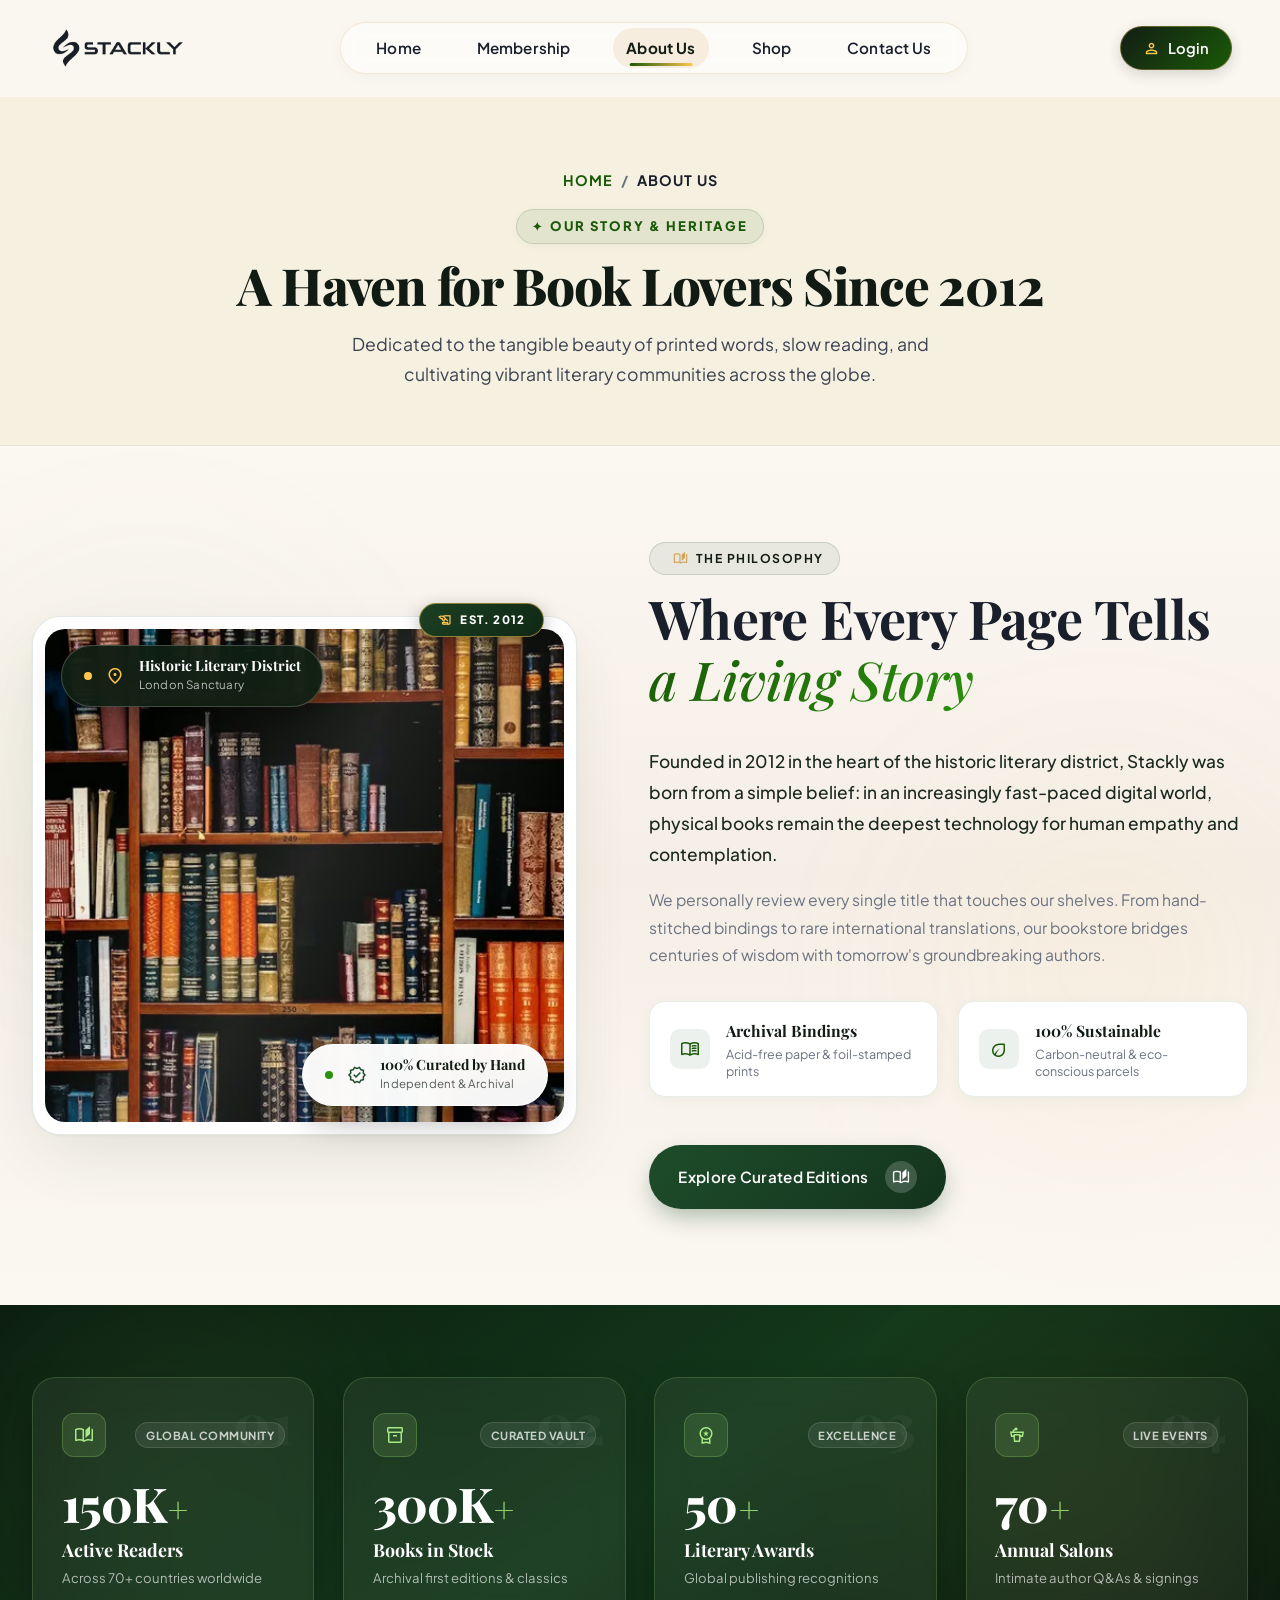
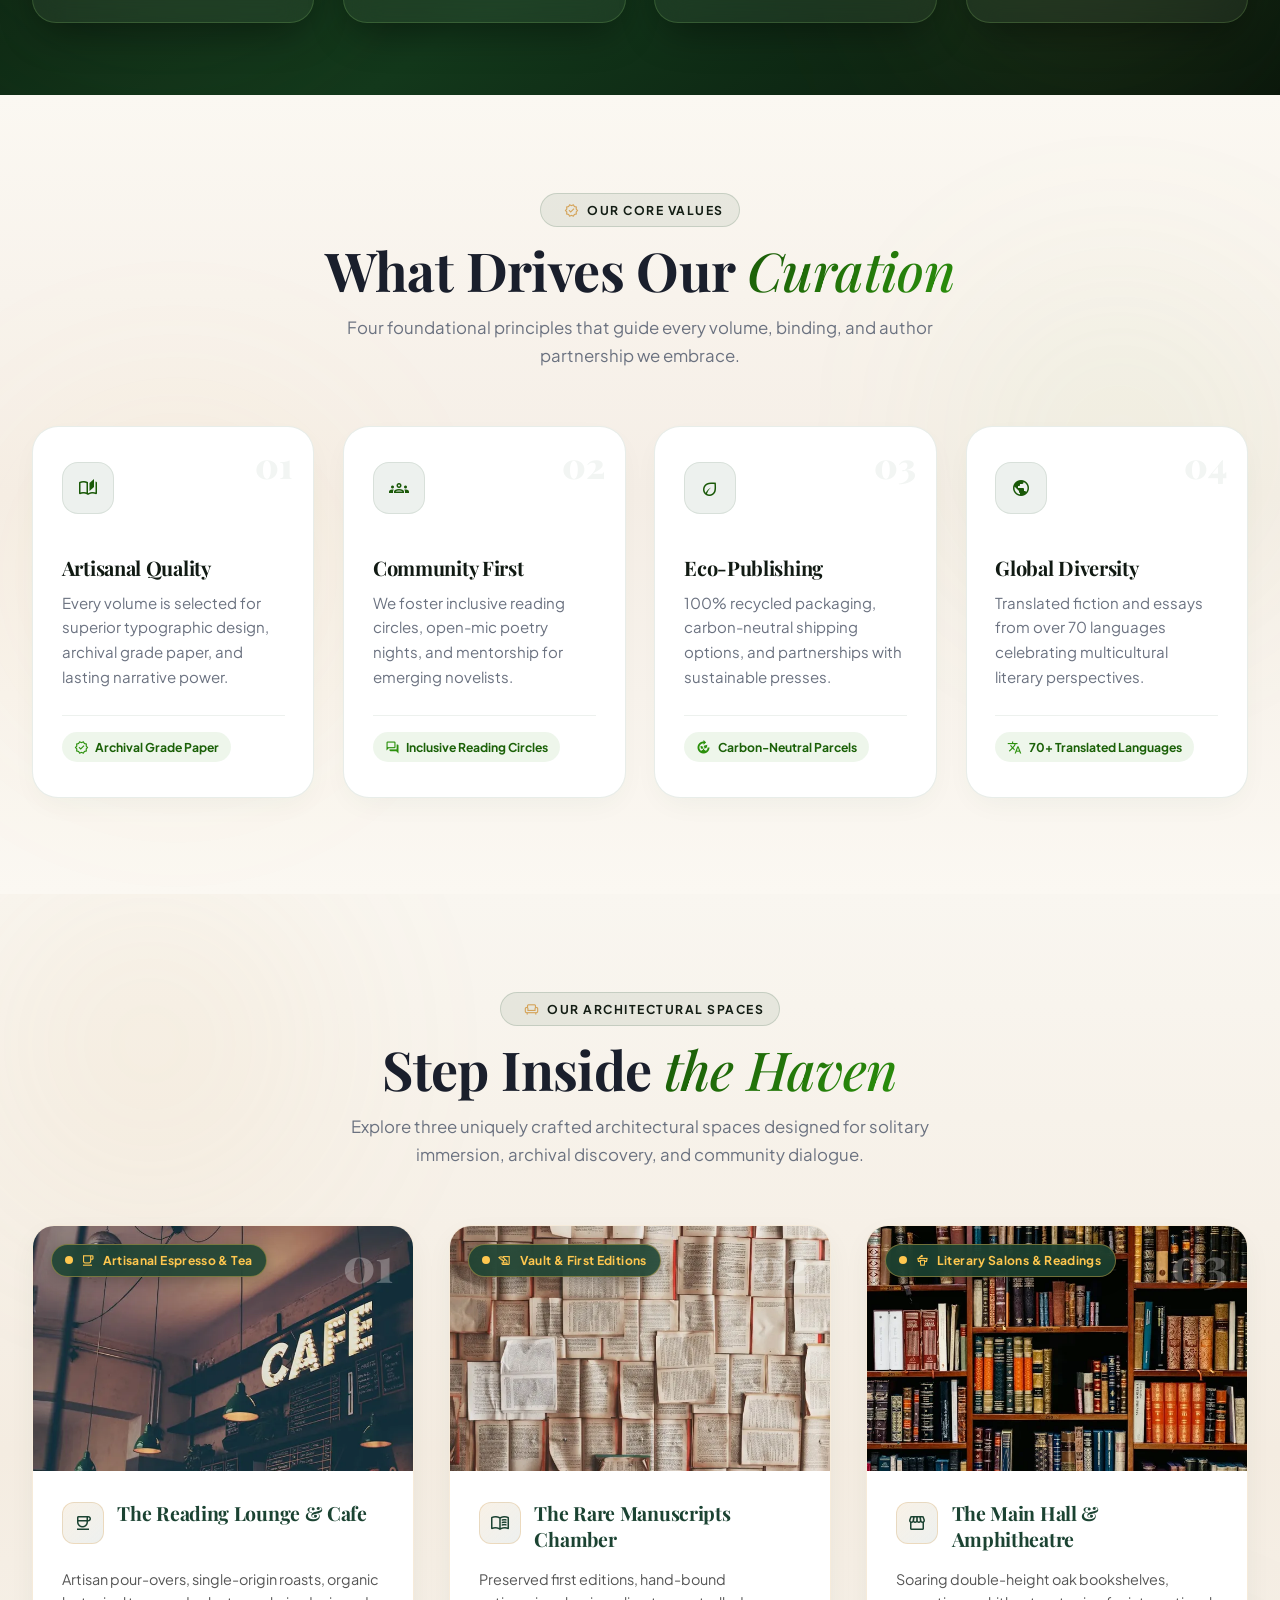
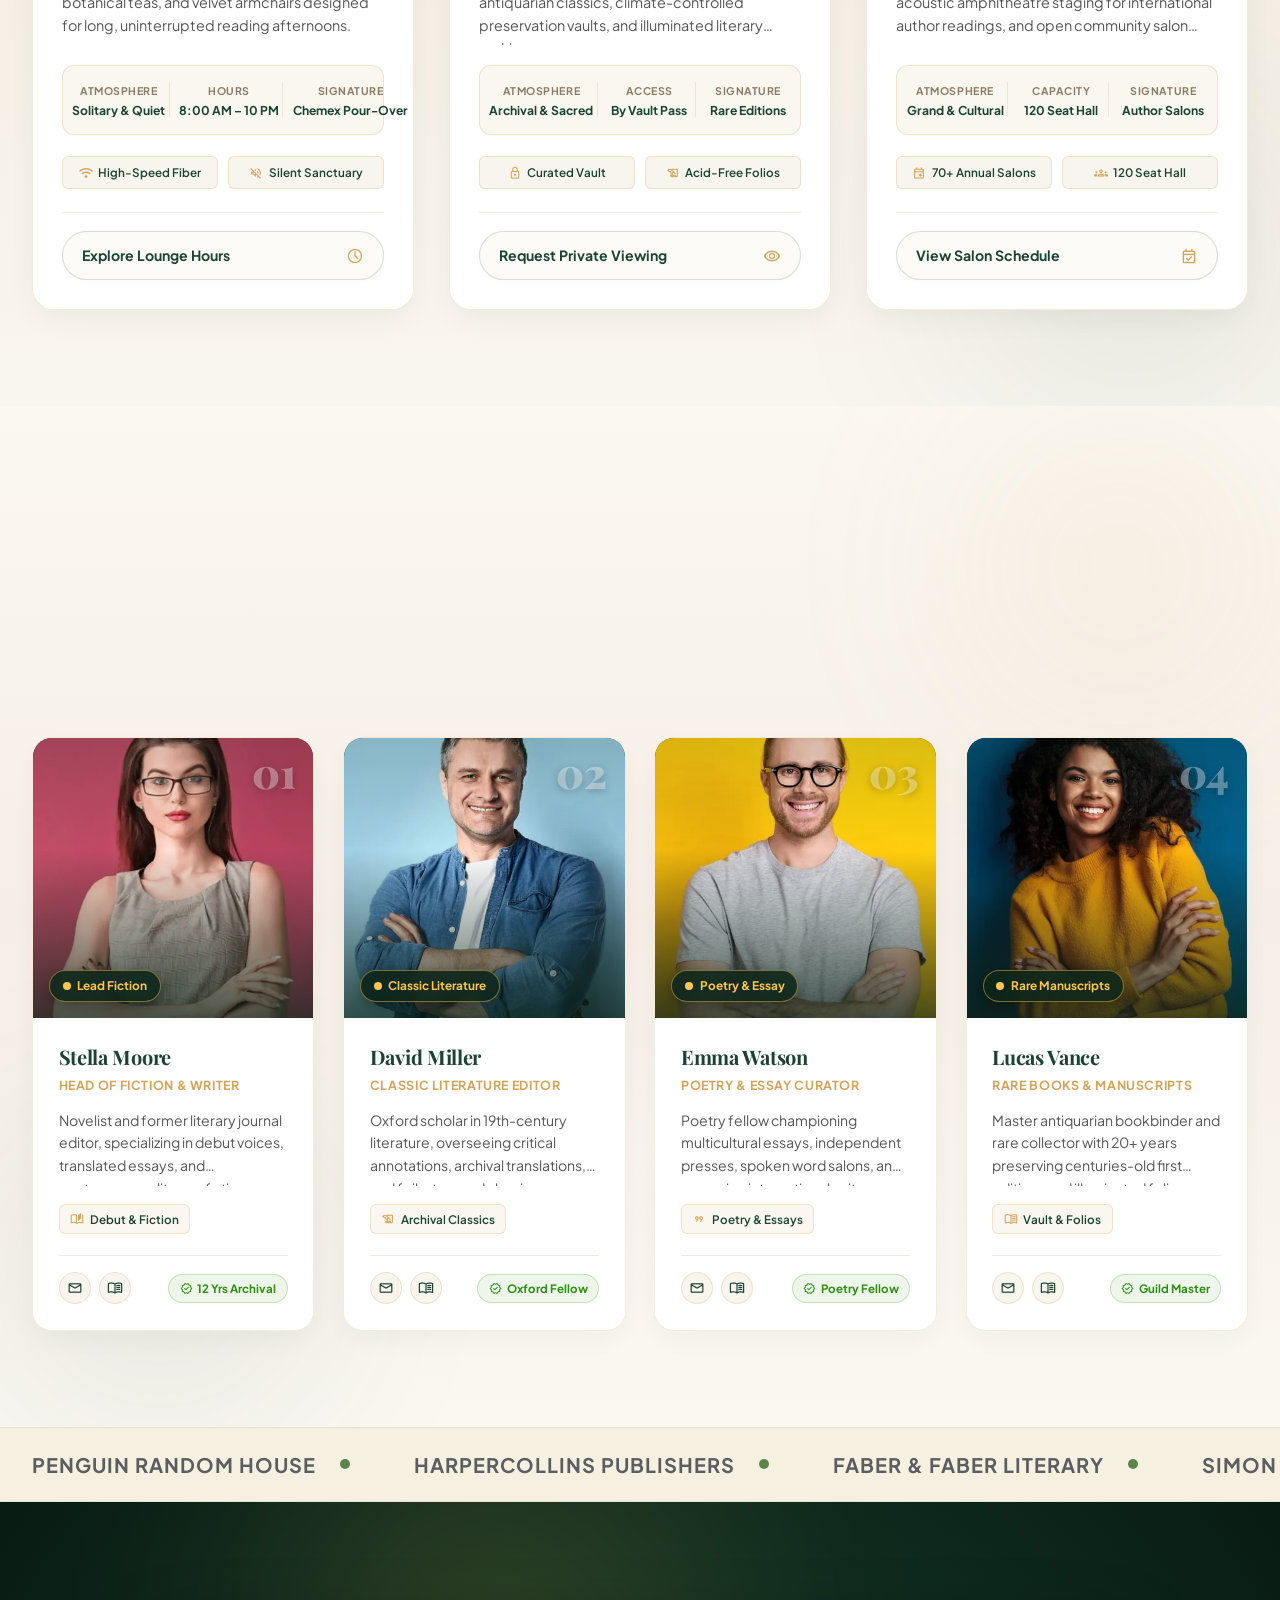
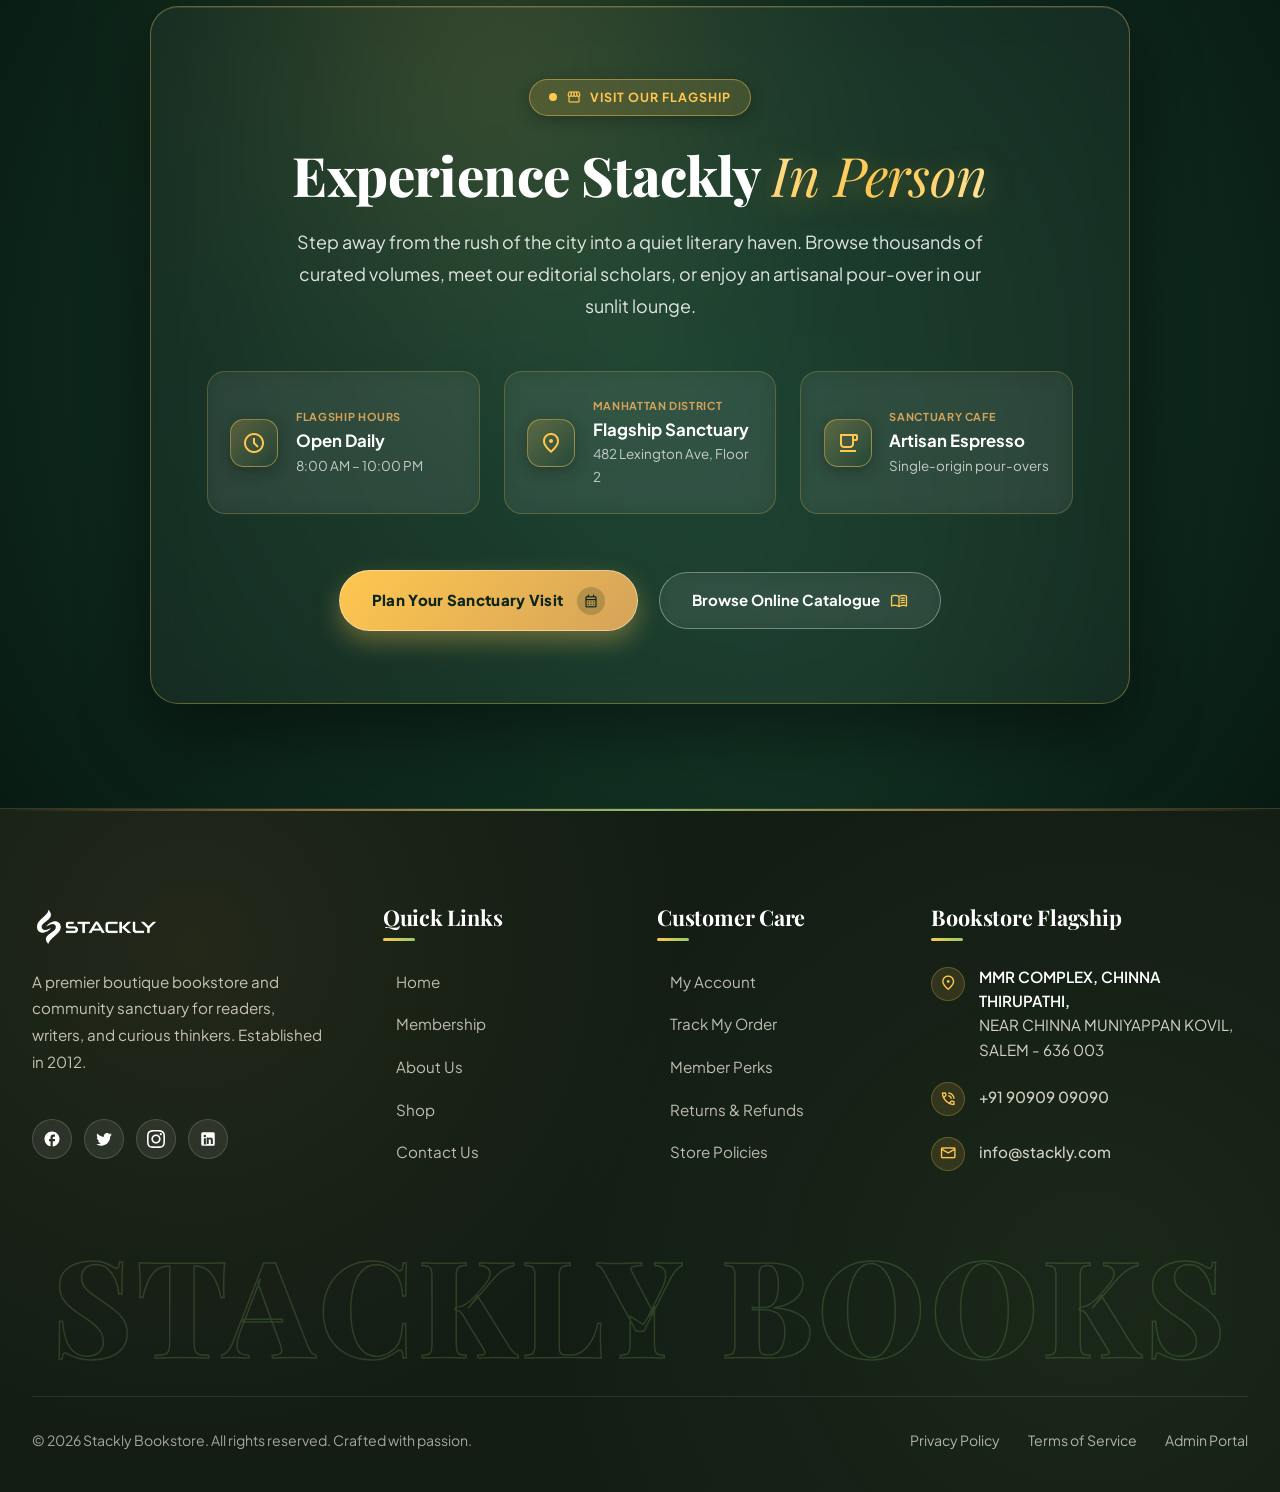
==== commit 8697db50: "Add files via upload" ====
--- a/about.html
+++ b/about.html
@@ -917,10 +917,10 @@
           <h4 class="footer-col-title">Quick Links</h4>
           <ul class="footer-links">
             <li><a href="index.html">Home</a></li>
-            <li><a href="membership.html">Membership Circle</a></li>
-            <li><a href="about.html">About Our Story</a></li>
-            <li><a href="shop.html">Browse Catalogue</a></li>
-            <li><a href="contact.html">Contact & Directions</a></li>
+            <li><a href="membership.html">Membership</a></li>
+            <li><a href="about.html">About Us</a></li>
+            <li><a href="shop.html">Shop</a></li>
+            <li><a href="contact.html">Contact Us</a></li>
           </ul>
         </div>
 
--- a/css/style.css
+++ b/css/style.css
@@ -3214,6 +3214,17 @@
   transform: scale(1.12);
 }
 
+.team-social-link svg {
+  width: 15px;
+  height: 15px;
+  fill: currentColor;
+  transition: transform 0.25s ease;
+}
+
+.team-social-link:hover svg {
+  transform: scale(1.1);
+}
+
 /* --------------------------------------------------------------------------
    NEWSLETTER BANNER (Section 8 - Ultra Luxury Editorial Split Banner)
    -------------------------------------------------------------------------- */
@@ -5741,42 +5752,152 @@
   animation: floatGlow 17s ease-in-out infinite alternate-reverse;
 }
 
-.patron-reviews-grid {
-  display: grid;
-  grid-template-columns: repeat(3, 1fr);
-  gap: 2.25rem;
+.patron-reviews-section {
+  position: relative;
+  overflow: hidden;
+}
+
+.patron-glow-1 {
+  top: 15%;
+  left: -8%;
+  width: 500px;
+  height: 500px;
+  background: radial-gradient(circle, rgba(145, 206, 108, 0.15) 0%, transparent 70%);
+}
+
+.patron-glow-2 {
+  bottom: 10%;
+  right: -8%;
+  width: 500px;
+  height: 500px;
+  background: radial-gradient(circle, rgba(212, 163, 89, 0.15) 0%, transparent 70%);
+}
+
+.patron-carousel-container {
+  position: relative;
   margin-top: 3.5rem;
+  padding: 0 3.25rem;
+}
+
+.patron-carousel-viewport {
+  overflow-x: auto;
+  overflow-y: visible;
+  scroll-behavior: smooth;
+  scrollbar-width: none;
+  -ms-overflow-style: none;
+  padding: 1.8rem 0.5rem 2.2rem 0.5rem;
+  margin: -1.8rem -0.5rem -2.2rem -0.5rem;
+  cursor: grab;
+  perspective: 1200px;
+}
+
+.patron-carousel-viewport::-webkit-scrollbar {
+  display: none;
+}
+
+.patron-carousel-viewport.is-dragging {
+  cursor: grabbing;
+  scroll-behavior: auto;
+  user-select: none;
+}
+
+.patron-carousel-track {
+  display: flex;
+  gap: 2rem;
   align-items: stretch;
+  width: max-content;
+}
+
+.patron-carousel-track .patron-review-card {
+  width: 375px;
+  flex-shrink: 0;
 }
 
 .patron-review-card {
   position: relative;
   background: #FFFFFF;
-  border-radius: 26px;
-  padding: 2.5rem 2.2rem;
-  border: 1px solid rgba(30, 77, 43, 0.1);
-  box-shadow: 0 12px 35px -8px rgba(30, 77, 43, 0.07);
+  border-radius: 28px;
+  padding: 2.75rem 2.25rem 2.25rem 2.25rem;
+  border: 1px solid rgba(30, 77, 43, 0.12);
+  box-shadow: 0 14px 40px -10px rgba(30, 77, 43, 0.08), 0 2px 8px rgba(0, 0, 0, 0.02);
   display: flex;
   flex-direction: column;
-  transition: all 0.45s cubic-bezier(0.16, 1, 0.3, 1);
+  transition: transform 0.5s cubic-bezier(0.16, 1, 0.3, 1), box-shadow 0.5s ease, border-color 0.4s ease;
   overflow: hidden;
+  isolation: isolate;
+}
+
+/* Shimmering Top Accent Line */
+.patron-top-accent {
+  position: absolute;
+  top: 0;
+  left: 0;
+  right: 0;
+  height: 4px;
+  background: linear-gradient(90deg, #1E4D2B, #91CE6C, #D4A359, #1E4D2B);
+  background-size: 300% 100%;
+  opacity: 0.85;
+  transition: height 0.35s ease, opacity 0.35s ease;
+  animation: patronGradientShift 8s ease infinite;
+}
+
+@keyframes patronGradientShift {
+  0% { background-position: 0% 50%; }
+  50% { background-position: 100% 50%; }
+  100% { background-position: 0% 50%; }
+}
+
+/* Ambient Card Backlight */
+.patron-card-glow {
+  position: absolute;
+  top: -50%;
+  left: -50%;
+  width: 200%;
+  height: 200%;
+  background: radial-gradient(circle at center, rgba(145, 206, 108, 0.12) 0%, transparent 60%);
+  opacity: 0;
+  pointer-events: none;
+  transition: opacity 0.6s ease;
+  z-index: 0;
 }
 
 .patron-review-card:hover {
-  transform: translateY(-8px);
-  box-shadow: 0 26px 55px -10px rgba(30, 77, 43, 0.15);
-  border-color: rgba(145, 206, 108, 0.5);
-}
-
+  transform: translateY(-12px) scale(1.015);
+  box-shadow: 0 30px 65px -12px rgba(30, 77, 43, 0.18), 0 10px 25px rgba(145, 206, 108, 0.15);
+  border-color: rgba(145, 206, 108, 0.6);
+}
+
+.patron-review-card:hover .patron-card-glow {
+  opacity: 1;
+}
+
+.patron-review-card:hover .patron-top-accent {
+  height: 5px;
+  opacity: 1;
+}
+
+/* Featured / Top Contributor Card */
 .patron-review-card.featured {
-  background: linear-gradient(180deg, #FFFFFF 0%, #FAF7F0 100%);
+  background: linear-gradient(175deg, #FFFFFF 0%, #FDFBF7 60%, #F8F3EA 100%);
   border: 1.5px solid rgba(212, 163, 89, 0.45);
-  box-shadow: 0 16px 45px -8px rgba(212, 163, 89, 0.18);
+  box-shadow: 0 20px 50px -10px rgba(212, 163, 89, 0.22), 0 4px 14px rgba(212, 163, 89, 0.08);
+  transform: translateY(-6px);
+}
+
+.patron-review-card.featured .patron-top-accent {
+  background: linear-gradient(90deg, #D4A359, #FFC74F, #E7BE7A, #D4A359);
+  background-size: 300% 100%;
+  height: 5px;
 }
 
 .patron-review-card.featured:hover {
-  border-color: rgba(212, 163, 89, 0.7);
-  box-shadow: 0 28px 60px -10px rgba(212, 163, 89, 0.25);
+  transform: translateY(-16px) scale(1.02);
+  border-color: rgba(212, 163, 89, 0.85);
+  box-shadow: 0 35px 75px -12px rgba(212, 163, 89, 0.32), 0 12px 30px rgba(212, 163, 89, 0.2);
+}
+
+.patron-review-card.featured .patron-card-glow {
+  background: radial-gradient(circle at center, rgba(255, 199, 79, 0.18) 0%, transparent 60%);
 }
 
 /* Watermarked Quotation Glyph */
@@ -5784,17 +5905,27 @@
   position: absolute;
   top: 1.25rem;
   right: 1.5rem;
-  font-size: 76px;
-  color: rgba(30, 77, 43, 0.05);
+  font-size: 78px;
+  color: rgba(30, 77, 43, 0.06);
   pointer-events: none;
   line-height: 1;
-  transition: all 0.4s ease;
+  transition: all 0.5s cubic-bezier(0.16, 1, 0.3, 1);
   font-variation-settings: 'FILL' 1;
+  z-index: 1;
 }
 
 .patron-review-card:hover .quote-watermark {
-  color: rgba(30, 77, 43, 0.12);
-  transform: scale(1.1) rotate(-8deg);
+  color: rgba(145, 206, 108, 0.22);
+  transform: scale(1.15) rotate(-10deg) translate(-4px, 4px);
+}
+
+.patron-review-card.featured .quote-watermark {
+  color: rgba(212, 163, 89, 0.1);
+}
+
+.patron-review-card.featured:hover .quote-watermark {
+  color: rgba(212, 163, 89, 0.28);
+  transform: scale(1.18) rotate(-10deg) translate(-4px, 4px);
 }
 
 .patron-card-header {
@@ -5808,7 +5939,7 @@
   text-align: left;
 }
 
-/* Star Rating Solid Gold Fill */
+/* Star Rating Solid Gold Fill with Stagger Pop */
 .patron-star-rating {
   display: inline-flex;
   align-items: center;
@@ -5819,21 +5950,30 @@
 .patron-star-rating .star-icon {
   font-variation-settings: 'FILL' 1;
   color: #FFC74F;
-  font-size: 19px;
-  text-shadow: 0 1px 4px rgba(255, 199, 79, 0.4);
-  transition: transform 0.2s ease;
+  font-size: 20px;
+  filter: drop-shadow(0 2px 4px rgba(255, 199, 79, 0.45));
+  transition: transform 0.3s cubic-bezier(0.34, 1.56, 0.64, 1);
+  display: inline-block;
 }
 
 .patron-review-card:hover .patron-star-rating .star-icon {
-  transform: scale(1.1);
+  animation: starBounce 0.5s cubic-bezier(0.34, 1.56, 0.64, 1) forwards;
+  animation-delay: calc(var(--star-i, 1) * 0.06s);
+}
+
+@keyframes starBounce {
+  0% { transform: scale(1); }
+  50% { transform: scale(1.28) translateY(-3px) rotate(8deg); }
+  100% { transform: scale(1.1) translateY(0) rotate(0deg); }
 }
 
 .star-rating-val {
   font-family: var(--font-body);
-  font-size: 0.88rem;
+  font-size: 0.9rem;
   font-weight: 800;
   color: #111A13;
-  margin-left: 0.35rem;
+  margin-left: 0.45rem;
+  letter-spacing: -0.2px;
 }
 
 /* Verified Patron Tag */
@@ -5841,41 +5981,59 @@
   display: inline-flex;
   align-items: center;
   gap: 0.35rem;
-  padding: 0.3rem 0.8rem;
-  background: rgba(43, 144, 12, 0.09);
+  padding: 0.32rem 0.85rem;
+  background: rgba(43, 144, 12, 0.08);
   color: #185E07;
   border-radius: 999px;
   font-family: var(--font-body);
-  font-size: 0.74rem;
+  font-size: 0.75rem;
   font-weight: 700;
   letter-spacing: 0.3px;
   white-space: nowrap;
   flex-shrink: 0;
+  border: 1px solid rgba(43, 144, 12, 0.18);
+  box-shadow: 0 2px 6px rgba(43, 144, 12, 0.06);
+  transition: all 0.3s ease;
+}
+
+.patron-review-card:hover .patron-verified-badge {
+  transform: translateY(-2px);
+  background: rgba(43, 144, 12, 0.13);
+  box-shadow: 0 4px 10px rgba(43, 144, 12, 0.12);
 }
 
 .patron-verified-badge .material-symbols-outlined {
   font-size: 15px;
   color: #2B900C;
+  font-variation-settings: 'FILL' 1;
 }
 
 .patron-verified-badge.gold {
-  background: linear-gradient(135deg, rgba(255, 199, 79, 0.22) 0%, rgba(212, 163, 89, 0.18) 100%);
+  background: linear-gradient(135deg, rgba(255, 199, 79, 0.24) 0%, rgba(212, 163, 89, 0.2) 100%);
   color: #8C6212;
-  border: 1px solid rgba(212, 163, 89, 0.35);
+  border: 1px solid rgba(212, 163, 89, 0.45);
+  box-shadow: 0 2px 8px rgba(212, 163, 89, 0.15);
+}
+
+.patron-review-card.featured:hover .patron-verified-badge.gold {
+  transform: translateY(-2px);
+  background: linear-gradient(135deg, rgba(255, 199, 79, 0.32) 0%, rgba(212, 163, 89, 0.28) 100%);
+  box-shadow: 0 4px 14px rgba(212, 163, 89, 0.25);
 }
 
 .patron-verified-badge.gold .material-symbols-outlined {
   color: #D4A359;
+  font-variation-settings: 'FILL' 1;
 }
 
 /* Quote Typography with Equalized Baselines */
 .patron-quote-body {
   font-family: var(--font-heading);
   font-style: italic;
-  font-size: 1.18rem;
-  line-height: 1.65;
-  color: #111A13;
-  margin: 1.5rem 0 1.8rem 0;
+  font-size: 1.15rem;
+  line-height: 1.7;
+  color: #1a291e;
+  margin: 1.6rem 0 1.9rem 0;
   flex: 1;
   min-height: 130px;
   display: flex;
@@ -5883,15 +6041,20 @@
   text-align: left;
   position: relative;
   z-index: 2;
+  transition: color 0.3s ease;
+}
+
+.patron-review-card:hover .patron-quote-body {
+  color: #0c170f;
 }
 
 /* Patron Profile Footer */
 .patron-card-footer {
   display: flex;
   align-items: center;
-  gap: 1rem;
+  gap: 1.05rem;
   border-top: 1px solid rgba(30, 77, 43, 0.08);
-  padding-top: 1.25rem;
+  padding-top: 1.35rem;
   margin-top: auto;
   position: relative;
   z-index: 2;
@@ -5901,8 +6064,8 @@
 
 .patron-avatar-wrap {
   position: relative;
-  width: 48px;
-  height: 48px;
+  width: 52px;
+  height: 52px;
   flex-shrink: 0;
 }
 
@@ -5913,23 +6076,58 @@
   object-fit: cover;
   border: 2.5px solid #91CE6C;
   box-shadow: 0 4px 14px rgba(30, 77, 43, 0.18);
-  transition: transform 0.3s ease;
+  transition: transform 0.4s cubic-bezier(0.34, 1.56, 0.64, 1), border-color 0.3s ease, box-shadow 0.3s ease;
 }
 
 .patron-review-card:hover .patron-avatar-img {
-  transform: scale(1.06);
-}
-
+  transform: scale(1.1) rotate(-3deg);
+  border-color: #2B900C;
+  box-shadow: 0 6px 18px rgba(43, 144, 12, 0.3);
+}
+
+.patron-review-card.featured .patron-avatar-img {
+  border-color: #D4A359;
+}
+
+.patron-review-card.featured:hover .patron-avatar-img {
+  border-color: #FFC74F;
+  box-shadow: 0 6px 20px rgba(212, 163, 89, 0.4);
+}
+
+/* Live Radar Beacon Pulse */
 .patron-online-dot {
   position: absolute;
-  bottom: 1px;
-  right: 1px;
-  width: 11px;
-  height: 11px;
+  bottom: 2px;
+  right: 2px;
+  width: 12px;
+  height: 12px;
   border-radius: 50%;
   background: #2B900C;
   border: 2px solid #FFFFFF;
-  box-shadow: 0 0 6px rgba(43, 144, 12, 0.6);
+  box-shadow: 0 0 8px rgba(43, 144, 12, 0.7);
+}
+
+.patron-online-dot::after {
+  content: '';
+  position: absolute;
+  top: -2px;
+  left: -2px;
+  width: 12px;
+  height: 12px;
+  border-radius: 50%;
+  border: 1.5px solid #2B900C;
+  animation: radarPulse 2s ease-out infinite;
+}
+
+@keyframes radarPulse {
+  0% {
+    transform: scale(1);
+    opacity: 0.9;
+  }
+  100% {
+    transform: scale(2.6);
+    opacity: 0;
+  }
 }
 
 .patron-meta-wrap {
@@ -5937,7 +6135,7 @@
   flex-direction: column;
   align-items: flex-start;
   justify-content: center;
-  gap: 0.25rem;
+  gap: 0.3rem;
   text-align: left;
   flex: 1;
   min-width: 0;
@@ -5946,12 +6144,21 @@
 .patron-name {
   display: block;
   font-family: var(--font-heading);
-  font-size: 1.06rem;
+  font-size: 1.1rem;
   font-weight: 700;
   color: #111A13;
   line-height: 1.2;
   text-align: left;
   white-space: nowrap;
+  transition: color 0.3s ease;
+}
+
+.patron-review-card:hover .patron-name {
+  color: #1E4D2B;
+}
+
+.patron-review-card.featured:hover .patron-name {
+  color: #8C6212;
 }
 
 .patron-tier-meta {
@@ -5964,7 +6171,7 @@
 }
 
 .tier-pill {
-  padding: 0.2rem 0.55rem;
+  padding: 0.22rem 0.6rem;
   border-radius: 999px;
   font-family: var(--font-body);
   font-size: 0.68rem;
@@ -5973,18 +6180,23 @@
   letter-spacing: 0.5px;
   white-space: nowrap;
   flex-shrink: 0;
+  transition: transform 0.25s ease;
+}
+
+.patron-review-card:hover .tier-pill {
+  transform: scale(1.05);
 }
 
 .tier-pill.elite {
-  background: linear-gradient(135deg, rgba(255, 199, 79, 0.22) 0%, rgba(212, 163, 89, 0.18) 100%);
+  background: linear-gradient(135deg, rgba(255, 199, 79, 0.25) 0%, rgba(212, 163, 89, 0.2) 100%);
   color: #8C6212;
-  border: 1px solid rgba(212, 163, 89, 0.35);
+  border: 1px solid rgba(212, 163, 89, 0.4);
 }
 
 .tier-pill.bookworm {
   background: rgba(43, 144, 12, 0.12);
   color: #196006;
-  border: 1px solid rgba(43, 144, 12, 0.25);
+  border: 1px solid rgba(43, 144, 12, 0.28);
 }
 
 .patron-location {
@@ -5995,27 +6207,109 @@
   flex-shrink: 0;
 }
 
-/* Card Light Sheen */
+/* Card Light Sweep Sheen */
 .patron-card-sheen {
   position: absolute;
   top: 0;
-  left: -100%;
-  width: 100%;
+  left: -120%;
+  width: 80%;
   height: 100%;
-  background: linear-gradient(90deg, transparent, rgba(255, 255, 255, 0.3), transparent);
+  background: linear-gradient(90deg, transparent, rgba(255, 255, 255, 0.45), transparent);
+  transform: skewX(-20deg);
   pointer-events: none;
-  transition: left 0.7s ease;
+  transition: left 0.85s cubic-bezier(0.16, 1, 0.3, 1);
+  z-index: 5;
 }
 
 .patron-review-card:hover .patron-card-sheen {
-  left: 100%;
+  left: 140%;
+}
+
+/* Navigation Buttons */
+.patron-nav-btn {
+  position: absolute;
+  top: calc(50% - 1.5rem);
+  transform: translateY(-50%);
+  width: 46px;
+  height: 46px;
+  border-radius: 50%;
+  background: #FFFFFF;
+  border: 1.5px solid rgba(30, 77, 43, 0.15);
+  box-shadow: 0 6px 20px rgba(30, 77, 43, 0.1);
+  color: #1E4D2B;
+  display: flex;
+  align-items: center;
+  justify-content: center;
+  cursor: pointer;
+  z-index: 10;
+  transition: all 0.3s cubic-bezier(0.34, 1.56, 0.64, 1);
+}
+
+.patron-nav-btn:hover {
+  background: #91CE6C;
+  border-color: #91CE6C;
+  color: #0E1A11;
+  transform: translateY(-50%) scale(1.12);
+  box-shadow: 0 10px 25px rgba(145, 206, 108, 0.4);
+}
+
+.patron-prev-btn {
+  left: -4px;
+}
+
+.patron-next-btn {
+  right: -4px;
+}
+
+/* Pagination Dots */
+.patron-carousel-dots {
+  display: flex;
+  justify-content: center;
+  align-items: center;
+  gap: 0.6rem;
+  margin-top: 2rem;
+}
+
+.patron-dot {
+  width: 10px;
+  height: 10px;
+  border-radius: 999px;
+  background: rgba(30, 77, 43, 0.2);
+  border: none;
+  cursor: pointer;
+  transition: all 0.35s cubic-bezier(0.34, 1.56, 0.64, 1);
+  padding: 0;
+}
+
+.patron-dot.is-active {
+  width: 28px;
+  background: linear-gradient(90deg, #1E4D2B, #91CE6C);
+  box-shadow: 0 2px 8px rgba(145, 206, 108, 0.4);
 }
 
 /* Responsive Patron Reviews */
-@media (max-width: 991px) {
-  .patron-reviews-grid {
-    grid-template-columns: 1fr;
-    gap: 1.8rem;
+@media (max-width: 1200px) {
+  .patron-carousel-track .patron-review-card {
+    width: 340px;
+  }
+}
+
+@media (max-width: 768px) {
+  .patron-carousel-container {
+    padding: 0 0.5rem;
+  }
+  .patron-nav-btn {
+    display: none;
+  }
+  .patron-carousel-track .patron-review-card {
+    width: 290px;
+    padding: 2.2rem 1.6rem;
+  }
+  .patron-review-card.featured {
+    transform: none;
+  }
+  .patron-review-card.featured:hover {
+    transform: translateY(-8px);
   }
 }
 
